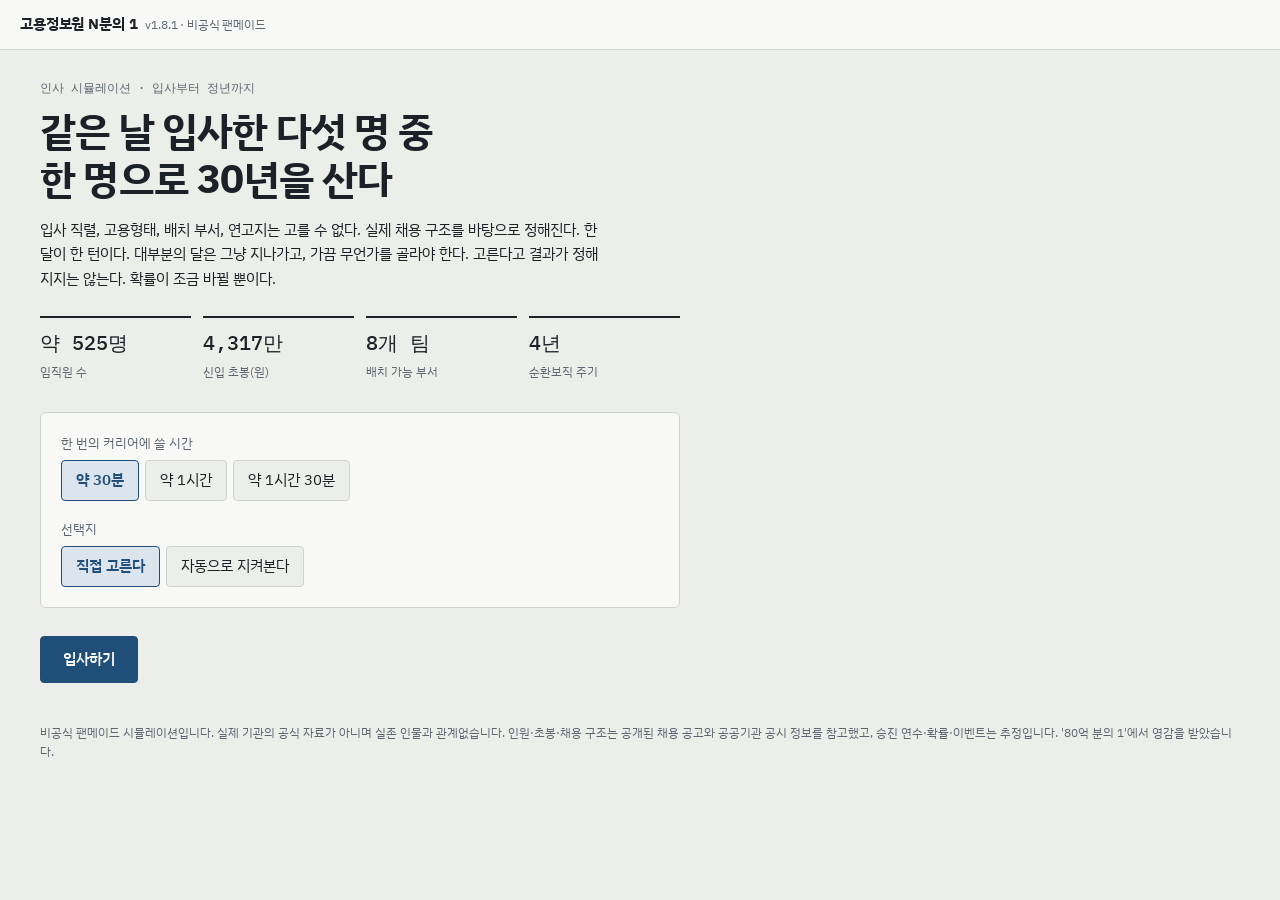
==== index.html @ 06e9e577 "style: 사내 관계 창을 카드형으로 변경 - 인물별 카드, 그룹(경영진·내 팀장·다른 팀장) 구분 - 관계에 따라 카드 왼쪽 색 띠 표시, PC 2열 배치  Co-Authore" ====
<!DOCTYPE html>
<html lang="ko">
<head>
<meta charset="utf-8">
<meta name="viewport" content="width=device-width, initial-scale=1">
<title>고용정보원 N분의 1</title>
<link rel="preconnect" href="https://fonts.googleapis.com">
<link rel="preconnect" href="https://fonts.gstatic.com" crossorigin>
<link href="https://fonts.googleapis.com/css2?family=IBM+Plex+Mono:wght@400;500&family=IBM+Plex+Sans+KR:wght@400;500;600;700&display=swap" rel="stylesheet">
<style>
/* 공문서·인사기록카드 톤: 회녹색 종이, 남색 잉크, 붉은 직인. 좌측 카드 / 중앙 로그 / 우측 동기 */
:root{
  --paper:#ECEEEA;
  --surface:#F8F9F6;
  --ink:#1C2127;
  --muted:#5D6670;
  --line:#CDD2CC;
  --accent:#1F4E79;
  --accent-soft:#DCE5EE;
  --stamp:#B23A2E;
  --font-body:"IBM Plex Sans KR","Apple SD Gothic Neo","Malgun Gothic",system-ui,sans-serif;
  --font-mono:"IBM Plex Mono",ui-monospace,"SFMono-Regular",Menlo,monospace;
  color-scheme:light;
}
@media (prefers-color-scheme: dark){
  :root:not([data-theme="light"]){
    --paper:#14181C;--surface:#1C2126;--ink:#E3E6E2;--muted:#9AA3AB;--line:#2F363D;
    --accent:#86AFD9;--accent-soft:#22303D;--stamp:#E0796C;color-scheme:dark;
  }
}
:root[data-theme="dark"]{
  --paper:#14181C;--surface:#1C2126;--ink:#E3E6E2;--muted:#9AA3AB;--line:#2F363D;
  --accent:#86AFD9;--accent-soft:#22303D;--stamp:#E0796C;color-scheme:dark;
}
*{box-sizing:border-box}
html,body{margin:0}
body{background:var(--paper);color:var(--ink);font-family:var(--font-body);font-size:15px;line-height:1.65}
button{font:inherit;color:inherit}
:focus-visible{outline:2px solid var(--accent);outline-offset:2px}
.mono{font-family:var(--font-mono);font-variant-numeric:tabular-nums}
.bar{display:flex;align-items:center;gap:16px;flex-wrap:wrap;padding:12px 20px;border-bottom:1px solid var(--line);background:var(--surface);position:sticky;top:0;z-index:5}
.brand{font-weight:700;letter-spacing:-0.01em}
.brand small{font-weight:400;color:var(--muted);margin-left:8px;font-size:12px}
.bar .date{font-family:var(--font-mono);color:var(--muted);font-size:13px}
.bar .spacer{flex:1}
.ctrl{display:flex;gap:4px;align-items:center;flex-wrap:wrap}
.ctrl button,.btn{border:1px solid var(--line);background:var(--surface);padding:5px 11px;border-radius:4px;cursor:pointer;font-size:13px}
.ctrl button[aria-pressed="true"]{background:var(--accent);border-color:var(--accent);color:var(--surface)}
.ctrl label{font-size:13px;display:flex;gap:6px;align-items:center;margin-left:8px;cursor:pointer}
.btn.primary{background:var(--accent);color:var(--surface);border-color:var(--accent);padding:10px 22px;font-size:15px;font-weight:600}
.btn.danger{color:var(--stamp);border-color:var(--stamp)}
.screen{max-width:1240px;margin:0 auto;padding:28px 20px}
[hidden]{display:none!important}

/* 시작 */
.start{max-width:640px}
.start h1{font-size:40px;line-height:1.2;margin:8px 0 16px;letter-spacing:-0.02em;text-wrap:balance}
.start .eyebrow{font-family:var(--font-mono);font-size:12px;color:var(--muted)}
.start p{color:var(--ink);max-width:62ch}
.opts{display:grid;gap:18px;margin:28px 0;padding:20px;border:1px solid var(--line);background:var(--surface);border-radius:6px}
.opt-label{font-size:13px;color:var(--muted);margin-bottom:6px}
.seg{display:flex;gap:6px;flex-wrap:wrap}
.seg button{border:1px solid var(--line);background:var(--paper);padding:7px 14px;border-radius:4px;cursor:pointer}
.seg button[aria-pressed="true"]{border-color:var(--accent);background:var(--accent-soft);color:var(--accent);font-weight:600}
.facts{display:grid;grid-template-columns:repeat(auto-fit,minmax(140px,1fr));gap:12px;margin:24px 0}
.fact{border-top:2px solid var(--ink);padding-top:8px}
.fact b{display:block;font-family:var(--font-mono);font-size:20px;font-weight:500}
.fact span{font-size:12px;color:var(--muted)}

/* 입사 통지서 */
.notice{max-width:560px;background:var(--surface);border:1px solid var(--line);padding:32px;border-radius:6px;position:relative}
.notice h2{margin:0 0 4px;font-size:24px;letter-spacing:0.2em;text-align:center}
.notice .no{text-align:center;font-family:var(--font-mono);font-size:12px;color:var(--muted);margin-bottom:24px}
.rows{display:grid;gap:0}
.row{display:grid;grid-template-columns:96px 1fr auto;gap:12px;padding:10px 0;border-bottom:1px solid var(--line);align-items:baseline}
.row .k{color:var(--muted);font-size:13px}
.row .p{font-family:var(--font-mono);font-size:12px;color:var(--accent)}
.row{animation:rise .35s ease both}
@keyframes rise{from{opacity:.0;transform:translateY(4px)}to{opacity:1;transform:none}}
.notice .foot{margin-top:20px;font-size:14px;color:var(--muted)}
.seal{position:absolute;right:28px;bottom:84px;width:74px;height:74px;border:2.5px solid var(--stamp);border-radius:50%;color:var(--stamp);display:grid;place-items:center;font-size:12px;font-weight:700;text-align:center;line-height:1.25;transform:rotate(-12deg);opacity:.85}

/* 게임 */
.game{display:grid;grid-template-columns:280px minmax(0,1fr) 290px;gap:20px;align-items:start}
.rightcol{display:grid;gap:16px}
.actions-panel h3{margin:0 0 4px;font-size:13px;color:var(--muted);font-weight:500;letter-spacing:0.05em}
.panel{background:var(--surface);border:1px solid var(--line);border-radius:6px;padding:16px}
.card h3,.cohort h3{margin:0 0 10px;font-size:13px;color:var(--muted);font-weight:500;letter-spacing:0.05em}
.pname{font-size:22px;font-weight:700;margin-bottom:2px}
.kv{display:grid;grid-template-columns:64px 1fr;gap:4px 10px;font-size:13px;margin:12px 0}
.kv dt{color:var(--muted)}
.kv dd{margin:0}
.stats{display:grid;gap:9px;margin:14px 0}
.stat{display:grid;grid-template-columns:40px 1fr 30px;gap:8px;align-items:center;font-size:13px}
.track{height:6px;background:var(--paper);border-radius:3px;overflow:hidden;border:1px solid var(--line)}
.fill{height:100%;background:var(--accent);transition:width .3s}
.fill.low{background:var(--stamp)}
.stat .v{font-family:var(--font-mono);font-size:12px;text-align:right}
.money{display:flex;justify-content:space-between;font-size:13px;padding:8px 0;border-top:1px solid var(--line);border-bottom:1px solid var(--line)}
.money b{font-family:var(--font-mono);font-weight:500}
.assets{border-top:1px solid var(--line);border-bottom:1px solid var(--line);padding:6px 0;font-size:13px}
.assets .r{display:flex;justify-content:space-between;padding:2px 0}
.assets .r b{font-family:var(--font-mono);font-weight:500}
.assets .r.sub{color:var(--muted)}
.assets .r.tot{border-top:1px dashed var(--line);margin-top:4px;padding-top:6px}
.focus{margin-top:14px}
.focus .seg button{padding:5px 10px;font-size:13px}
.focus .hint{font-size:12px;color:var(--muted);margin-top:6px;min-height:2.6em}
.resign{margin-top:16px;width:100%}

.logwrap{background:var(--surface);border:1px solid var(--line);border-radius:6px;height:calc(100vh - 120px);min-height:420px;overflow-y:auto;padding:4px 20px 40px}
.year{position:sticky;top:0;background:var(--surface);display:flex;gap:12px;align-items:baseline;padding:14px 0 8px;border-bottom:1px solid var(--ink);margin-top:10px;z-index:1}
.year b{font-family:var(--font-mono);font-size:18px;font-weight:500}
.year span{font-size:13px;color:var(--muted)}
.entry{display:grid;grid-template-columns:38px 1fr;gap:10px;padding:9px 0;border-bottom:1px dashed var(--line)}
.entry .when{font-family:var(--font-mono);font-size:12px;color:var(--muted);padding-top:2px}
.entry p{margin:0;max-width:66ch}
.entry .pick{color:var(--accent);font-size:14px;margin-top:4px}
.entry .res{margin-top:2px}
.entry.peer p{color:var(--muted);font-size:14px}
.entry.peer .tag{font-size:11px;border:1px solid var(--line);border-radius:3px;padding:0 5px;margin-right:6px;color:var(--muted)}
.entry.sys p{color:var(--muted);font-size:14px}
.entry.key p{font-weight:600}
.entry.act .when{color:var(--accent)}
.entry.love .tag,.entry.team .tag{font-size:11px;border:1px solid var(--line);border-radius:3px;padding:0 5px;margin-right:6px;color:var(--muted)}
.entry.love .tag{color:var(--stamp);border-color:var(--stamp)}
.actions{margin-top:14px}
.act-meta{font-size:12px;color:var(--muted);margin:-4px 0 8px}
.act-list{display:grid;grid-template-columns:1fr 1fr;gap:6px}
.act-list button{display:flex;flex-direction:column;align-items:flex-start;gap:1px;text-align:left;line-height:1.35;border:1px solid var(--line);background:var(--paper);padding:7px 10px;border-radius:4px;cursor:pointer;font-size:13px}
.act-list button:hover:not(:disabled){border-color:var(--accent)}
.act-list button:disabled{opacity:.45;cursor:not-allowed}
.act-list .c{font-family:var(--font-mono);font-size:11px;color:var(--muted)}
select{font:inherit;font-size:13px;color:var(--ink);background:var(--paper);border:1px solid var(--line);border-radius:4px;padding:5px 8px;width:100%}
.goal-pick{margin-top:18px}
.cohort button.peer-card{display:block;width:100%;text-align:left;background:none;border:0;border-bottom:1px solid var(--line);cursor:pointer;padding:10px 4px;border-radius:0}
.cohort button.peer-card:hover:not(:disabled){background:var(--paper)}
.cohort button.peer-card:disabled{cursor:default}
.fr{display:flex;align-items:center;gap:6px;font-size:11px;color:var(--muted);margin-top:4px}
.fr .track{flex:1;height:4px}
.amt{font-family:var(--font-mono);font-size:12px;font-weight:500;color:var(--accent);margin-left:8px;white-space:nowrap}
.amt.neg{color:var(--stamp)}

.cohort .peer-card{padding:10px 0;border-bottom:1px solid var(--line);font-size:13px}
.cohort .peer-card:last-child{border-bottom:0}
.peer-card b{font-size:14px}
.peer-card .meta{color:var(--muted)}
.peer-card .st{font-size:12px;font-family:var(--font-mono)}
.peer-card.out{opacity:.6}

/* 모달 */
.stat-head{display:flex;align-items:center;gap:6px;margin-top:6px}
.stat-head h3{margin:0}
.qbtn{width:20px;height:20px;border-radius:50%;border:1px solid var(--line);background:var(--paper);font-size:12px;line-height:1;cursor:pointer;padding:0;color:var(--muted)}
.qbtn:hover{border-color:var(--accent);color:var(--accent)}
#help,#asset,#people{z-index:30}
.dialog.wide{max-width:600px}
.pnote{font-size:12px;color:var(--muted);margin:-4px 0 8px}
.pgroup{font-size:12px;color:var(--muted);font-weight:600;letter-spacing:0.04em;margin:14px 0 6px}
.pgrid{display:grid;grid-template-columns:1fr 1fr;gap:8px}
.pgrid.one{grid-template-columns:1fr}
.prow{background:var(--paper);border:1px solid var(--line);border-left:4px solid var(--muted);border-radius:6px;padding:10px 12px}
.prow.good{border-left-color:var(--accent)}
.prow.bad{border-left-color:var(--stamp)}
.prow.me{border-left-color:var(--ink)}
.prow.boss{border-color:var(--accent);border-left-width:4px}
.ptop{display:flex;align-items:flex-start;gap:8px}
.prole{font-size:12px;color:var(--muted)}
.pnm{font-size:15px;font-weight:700;margin:1px 0 0}
.ptag{font-size:11px;border:1px solid var(--accent);color:var(--accent);border-radius:3px;padding:0 5px}
.pmeet{margin-left:auto;padding:3px 10px!important;font-size:12px!important;white-space:nowrap}
.pbar{position:relative;height:6px;background:var(--paper);border:1px solid var(--line);border-radius:3px;margin:6px 0 4px}
.pbar::after{content:"";position:absolute;left:50%;top:-2px;bottom:-2px;width:1px;background:var(--muted)}
.pfill{position:absolute;top:0;bottom:0;background:var(--accent)}
.pfill.neg{background:var(--stamp)}
.pimp{font-size:13px}
.pimp .n{font-family:var(--font-mono);margin-right:6px}
.pwhy{font-size:12px;color:var(--muted)}
.prow details{font-size:12px;color:var(--muted);margin-top:2px}
.prow summary{cursor:pointer}
.asec{border-top:1px solid var(--line);padding:12px 0}
.asec h5{margin:0 0 6px;font-size:14px}
.asec .note{font-size:12px;color:var(--muted);margin-bottom:8px}
.asec .seg button{padding:5px 10px;font-size:13px}
.arow{display:flex;justify-content:space-between;font-size:13px;padding:2px 0}
.arow b{font-family:var(--font-mono);font-weight:500}
.abtns{display:flex;gap:6px;flex-wrap:wrap;margin-top:6px}
.abtns button:disabled{opacity:.45;cursor:not-allowed}
.help-list{display:grid;grid-template-columns:56px 1fr;gap:10px 12px;margin:0 0 18px;font-size:13px;line-height:1.6}
.help-list dt{font-weight:600}
.help-list dd{margin:0}
.help-list b{font-weight:500;color:var(--accent);margin-right:4px}
.dialog.help{max-height:90vh;overflow-y:auto}
.modal{position:fixed;inset:0;background:rgba(10,14,18,.45);display:grid;place-items:center;padding:16px;z-index:20}
.dialog{background:var(--surface);border:1px solid var(--line);border-radius:6px;max-width:520px;width:100%;padding:24px;box-shadow:0 10px 40px rgba(0,0,0,.2)}
.dialog .d-when{font-family:var(--font-mono);font-size:12px;color:var(--muted)}
.dialog h4{margin:4px 0 10px;font-size:18px}
.dialog p{margin:0 0 18px}
.choices{display:grid;gap:8px}
.choices button{text-align:left;border:1px solid var(--line);background:var(--paper);padding:11px 14px;border-radius:4px;cursor:pointer}
.choices button:hover{border-color:var(--accent)}
.choices button.auto{border-color:var(--accent);background:var(--accent-soft)}
.choices small{display:block;color:var(--muted);font-size:12px;margin-top:2px}
.choices small .up{color:var(--accent)}
.choices small .dn{color:var(--stamp)}

/* 엔딩 */
.ending{max-width:760px;margin:0 auto 24px;background:var(--surface);border:1px solid var(--line);border-radius:6px;padding:28px;position:relative}
.ending h2{margin:0 0 4px;font-size:24px}
.ending .lead{margin:8px 0 18px;max-width:60ch}
.ending .seal{top:24px;right:24px;bottom:auto}
.ending .rows .row{grid-template-columns:96px 1fr}
.ending h3{font-size:14px;margin:22px 0 6px;color:var(--muted);font-weight:500}
.ending .acts{display:flex;gap:8px;margin-top:22px;flex-wrap:wrap}
.copied{font-size:13px;color:var(--muted);align-self:center}
textarea.fallback{width:100%;height:140px;margin-top:10px;font-family:var(--font-mono);font-size:12px;background:var(--paper);color:var(--ink);border:1px solid var(--line)}

footer{max-width:1240px;margin:0 auto;padding:12px 20px 28px;font-size:12px;color:var(--muted)}

@media (max-width:980px){
  .pgrid{grid-template-columns:1fr}
  .game{grid-template-columns:1fr}
  .logwrap{height:62vh}
  .start h1{font-size:30px}
}
@media (prefers-reduced-motion: reduce){
  .row{animation:none}.fill{transition:none}
}
</style>
</head>
<body>
<header class="bar">
  <div class="brand">고용정보원 N분의 1<small>v1.8.1 · 비공식 팬메이드</small></div>
  <div class="date" id="barDate"></div>
  <div class="spacer"></div>
  <div class="ctrl" id="gameCtrl" hidden>
    <button type="button" data-speed="0" aria-pressed="false">일시정지</button>
    <button type="button" data-speed="1" aria-pressed="true">1×</button>
    <button type="button" data-speed="4" aria-pressed="false">4×</button>
    <button type="button" data-speed="16" aria-pressed="false">16×</button>
    <label for="autoPick"><input type="checkbox" id="autoPick"> 자동 선택</label>
  </div>
</header>

<main id="start" class="screen">
  <div class="start">
    <div class="eyebrow">인사 시뮬레이션 · 입사부터 정년까지</div>
    <h1>같은 날 입사한 다섯 명 중 한 명으로 30년을 산다</h1>
    <p>입사 직렬, 고용형태, 배치 부서, 연고지는 고를 수 없다. 실제 채용 구조를 바탕으로 정해진다. 한 달이 한 턴이다. 대부분의 달은 그냥 지나가고, 가끔 무언가를 골라야 한다. 고른다고 결과가 정해지지는 않는다. 확률이 조금 바뀔 뿐이다.</p>
    <div class="facts">
      <div class="fact"><b>약 525명</b><span>임직원 수</span></div>
      <div class="fact"><b>4,317만</b><span>신입 초봉(원)</span></div>
      <div class="fact"><b>8개 팀</b><span>배치 가능 부서</span></div>
      <div class="fact"><b>4년</b><span>순환보직 주기</span></div>
    </div>
    <div class="opts">
      <div>
        <div class="opt-label">한 번의 커리어에 쓸 시간</div>
        <div class="seg" id="durSeg">
          <button type="button" data-dur="30" aria-pressed="true">약 30분</button>
          <button type="button" data-dur="60" aria-pressed="false">약 1시간</button>
          <button type="button" data-dur="90" aria-pressed="false">약 1시간 30분</button>
        </div>
      </div>
      <div>
        <div class="opt-label">선택지</div>
        <div class="seg" id="autoSeg">
          <button type="button" data-auto="0" aria-pressed="true">직접 고른다</button>
          <button type="button" data-auto="1" aria-pressed="false">자동으로 지켜본다</button>
        </div>
      </div>
    </div>
    <button type="button" class="btn primary" id="btnJoin">입사하기</button>
  </div>
</main>

<main id="notice" class="screen" hidden>
  <div class="notice">
    <h2>입사 통지서</h2>
    <div class="no mono" id="noticeNo"></div>
    <div class="rows" id="noticeRows"></div>
    <div class="goal-pick"><div class="opt-label">커리어 목표 (1년에 한 번 바꿀 수 있다)</div><div class="seg" id="goalSeg"></div></div>
    <p class="foot" id="noticeFoot"></p>
    <div class="seal">인사<br>담당</div>
    <button type="button" class="btn primary" id="btnFirstDay">첫 출근하기</button>
  </div>
</main>

<div id="endingWrap" class="screen" hidden style="padding-bottom:0"></div>

<main id="game" class="screen game" hidden>
  <aside class="panel card">
    <h3>인사기록카드</h3>
    <div class="pname" id="pName"></div>
    <dl class="kv" id="pKv"></dl>
    <div class="stat-head"><h3>스탯</h3><button type="button" class="qbtn" id="btnHelp" aria-label="스탯 설명 보기">?</button></div>
    <div class="stats" id="pStats"></div>
    <button type="button" class="btn" id="btnPeople" style="width:100%;margin:2px 0 12px">사내 관계</button>
    <div class="assets" id="pAssets"></div>
    <div class="money" style="border-top:0"><span>연봉</span><b id="pSalary"></b></div>
    <div class="focus">
      <h3 style="margin-top:12px">요즘 집중하는 것</h3>
      <div class="seg" id="focusSeg"></div>
      <div class="hint" id="focusHint"></div>
    </div>
    <div class="focus">
      <h3 style="margin-top:12px">커리어 목표</h3>
      <select id="goalSel" aria-label="커리어 목표"></select>
      <div class="hint" id="goalHint"></div>
    </div>
    <button type="button" class="btn danger resign" id="btnResign">사직서 내기</button>
  </aside>
  <section class="logwrap" id="logWrap" aria-live="polite"><div id="log"></div></section>
  <div class="rightcol">
    <aside class="panel actions-panel">
      <h3>행동</h3>
      <div class="act-meta" id="actMeta"></div>
      <div class="act-list" id="actList"></div>
      <button type="button" class="btn" id="btnAsset" style="width:100%;margin-top:8px">자산 관리</button>
    </aside>
    <aside class="panel cohort">
      <h3>같은 날 입사한 동기 · 눌러서 만나기</h3>
      <div id="cohortList"></div>
    </aside>
  </div>
</main>

<div id="help" class="modal" hidden>
  <div class="dialog help" role="dialog" aria-modal="true" aria-labelledby="hTitle">
    <h4 id="hTitle">스탯 설명</h4>
    <dl class="help-list">
      <dt>역량</dt><dd><b>영향</b> 승진, 업무 이벤트 성공률, 공채·이직 합격. 72 이상이면 민간 이직 제안이 온다.<br><b>오르내림</b> 업무·자기계발 집중, 학원, 동기 스터디로 오른다. 높을수록 덜 오른다.</dd>
      <dt>평판</dt><dd><b>영향</b> 승진, 순환보직 희망 반영, 본부와의 협상, 원장 공모. 팀장·실장인데 35 미만이면 보직 해임 위험이 있다.<br><b>오르내림</b> 업무·관계 집중과 성과로 오른다. 가만히 두면 50 쪽으로 돌아간다.</dd>
      <dt>사교</dt><dd><b>영향</b> 멘탈 회복 속도, 사내 정치 결과, 연애 확률, 체육대회.<br><b>오르내림</b> 관계 집중, 한턱, 동호회, 동기 만남으로 오른다. 장거리·수도권에서 이사하지 않고 다니면 조금씩 준다.</dd>
      <dt>체력</dt><dd><b>영향</b> 10 미만이면 쓰러져 병가를 낸다. 낮으면 야근을 피하고, 연인이 서운해하는 일이 잦아진다.<br><b>오르내림</b> 건강 집중, 여행, 검진으로 회복한다. 업무량, 나이, 출퇴근 거리로 준다.</dd>
      <dt>멘탈</dt><dd><b>영향</b> 15 미만이면 번아웃이 온다. 낮으면 일을 피하는 쪽을 고른다. 워라밸 목표에 쓰인다.<br><b>오르내림</b> 사교, 반려동물, 여행, 동기 상담으로 회복한다. 본부 압박, 민원, 야근으로 준다.</dd>
      <dt>친밀도</dt><dd>동기마다 따로 있다. 밥·술·스터디로 오르고, 시간이 지나면 조금씩 준다. 60 이상이면 결혼식 사회, 이직 추천, 승진 경쟁 이벤트가 생긴다.</dd>
    </dl>
    <button type="button" class="btn primary" id="btnHelpClose">닫기</button>
  </div>
</div>
<div id="asset" class="modal" hidden>
  <div class="dialog help" role="dialog" aria-modal="true" aria-labelledby="aTitle">
    <h4 id="aTitle">자산 관리</h4>
    <div id="aBody"></div>
    <button type="button" class="btn primary" id="btnAssetClose">닫기</button>
  </div>
</div>
<div id="people" class="modal" hidden>
  <div class="dialog help wide" role="dialog" aria-modal="true" aria-labelledby="pTitle">
    <h4 id="pTitle">사내 관계</h4>
    <p class="pnote">회사 주요 인물들이 나를 어떻게 보는지. 만나기를 누르면 점심, 조언, 선물, 아부를 할 수 있다.</p>
    <div id="pBody"></div>
    <button type="button" class="btn primary" id="btnPeopleClose">닫기</button>
  </div>
</div>
<div id="modal" class="modal" hidden>
  <div class="dialog" role="dialog" aria-modal="true" aria-labelledby="mTitle">
    <div class="d-when" id="mWhen"></div>
    <h4 id="mTitle"></h4>
    <p id="mText"></p>
    <div class="choices" id="mChoices"></div>
  </div>
</div>

<footer>비공식 팬메이드 시뮬레이션입니다. 실제 기관의 공식 자료가 아니며 실존 인물과 관계없습니다. 인원·초봉·채용 구조는 공개된 채용 공고와 공공기관 공시 정보를 참고했고, 승진 연수·확률·이벤트는 추정입니다. '80억 분의 1'에서 영감을 받았습니다.</footer>

<script>
"use strict";
const $=s=>document.querySelector(s);
const R=Math.random;
const clamp=(v,a,b)=>Math.max(a,Math.min(b,v));
const pick=a=>a[Math.floor(R()*a.length)];
const chance=p=>R()<p;
const randint=(a,b)=>a+Math.floor(R()*(b-a+1));
function randn(){let u=0,v=0;while(!u)u=R();while(!v)v=R();return Math.sqrt(-2*Math.log(u))*Math.cos(2*Math.PI*v);}
function wpick(items){const t=items.reduce((s,i)=>s+i.w,0);let r=R()*t;for(const i of items){r-=i.w;if(r<=0)return i;}return items[items.length-1];}
const J=(w,a,b)=>{const c=w.charCodeAt(w.length-1)-0xAC00;return c>=0&&c<11172&&c%28?a:b;};
const pct=(item,arr)=>Math.round(item.w/arr.reduce((s,i)=>s+i.w,0)*1000)/10;
function fmtMoney(v){const s=v<0?'-':'';v=Math.abs(v);if(v>=10000){const e=Math.floor(v/10000),r=Math.round(v%10000);return s+e+'억'+(r?' '+r.toLocaleString()+'만':'');}return s+Math.round(v).toLocaleString()+'만';}

/* ---------- 데이터 ---------- */
const DEPTS={
  daemin:{name:'고용24 대민포털팀',hp:-0.6,mn:-1.0,sk:0.2,rp:0.25},
  haeng:{name:'고용24 행정포털팀',hp:-0.9,mn:-0.6,sk:0.35,rp:0.2},
  chwi1:{name:'취업지원서비스1팀',hp:-0.8,mn:-1.3,sk:0.3,rp:0.4},
  chwi2:{name:'취업지원서비스2팀',hp:-0.8,mn:-1.3,sk:0.3,rp:0.4},
  sec:{name:'정보보호팀',hp:-1.1,mn:-0.6,sk:0.4,rp:0.15},
  ai:{name:'AI서비스팀',hp:-0.7,mn:-0.9,sk:0.5,rp:0.3},
  research:{name:'연구팀',hp:-0.8,mn:-0.6,sk:0.4,rp:0.2},
  mgmt:{name:'경영지원팀',hp:-0.6,mn:-1.0,sk:0.25,rp:0.35},
};
const IT_DEPTS=[{k:'daemin',w:18},{k:'haeng',w:18},{k:'chwi1',w:16},{k:'chwi2',w:16},{k:'sec',w:12},{k:'ai',w:20}];
const TRACKS=[{k:'it',name:'정보화',w:75},{k:'admin',name:'경영사무',w:15},{k:'research',name:'연구',w:10}];
const TYPES={
  it:[{k:'reg5',name:'일반직 5급(대리)',w:60},{k:'reg6',name:'일반직 6급(주임) · 고졸',w:10},{k:'perm',name:'무기계약직(전문원)',w:10},{k:'temp',name:'기간제 계약직',w:20}],
  admin:[{k:'reg5',name:'일반직 5급(대리)',w:75},{k:'reg6',name:'일반직 6급(주임) · 고졸',w:10},{k:'temp',name:'기간제 계약직',w:15}],
  research:[{k:'reg5',name:'5급 연구원',w:80},{k:'temp',name:'기간제 연구원',w:20}],
};
const HOMES=[{k:'near',name:'근거리',cities:['음성','진천'],w:20},{k:'mid',name:'중거리',cities:['청주','대전'],w:20},{k:'metro',name:'수도권',cities:['서울','인천','경기'],w:40},{k:'far',name:'장거리',cities:['울산','부산','대구','광주'],w:20}];
const RANKS=['주임','대리','과장','차장','팀장','실장','원장'];
const RRANKS=['연구원보','연구원','부연구위원','연구위원','팀장','실장','원장'];
const MIN_Y=[4,5,5,4,4];
const P_BASE=[0.55,0.5,0.45,0.35,0.25];
const SAL=[3700,4317,5300,6400,7400,8600,12500];
const SUR=['김','이','박','최','정','강','조','윤','장','임','한','오','서','신','권','황','안','송','류','홍'];
const GIVEN=['민준','서연','지훈','하은','도윤','지우','예준','수아','시우','지민','현우','유진','준서','다은','건우','채원','우진','소윤','선우','지아','연우','윤서','태윤','하린','주원','은서','성민','혜진','동현','보람'];
const FOCUS={
  work:{name:'업무',sc:0,hp:-0.5,mn:-0.4,sk:0.45,rp:0.4,cost:0,hint:'역량과 평판이 오른다. 체력과 멘탈이 깎인다.'},
  self:{name:'자기계발',sc:-0.05,hp:-0.3,mn:-0.1,sk:0.5,rp:0,cost:15,hint:'역량이 오른다. 이직·공채 기회가 늘어난다. 돈이 조금 든다.'},
  rel:{name:'관계',sc:0.55,hp:-0.1,mn:0.4,sk:0,rp:0.35,cost:20,hint:'사교·평판·멘탈이 오른다. 모임 비용이 든다.'},
  health:{name:'건강',sc:0.05,hp:1.2,mn:0.6,sk:-0.05,rp:-0.05,cost:10,hint:'체력과 멘탈이 회복된다. 일은 조금 덜 한다.'},
};
const STAT_NAMES={sk:'역량',rp:'평판',sc:'사교',hp:'체력',mn:'멘탈'};

/* ---------- 시간 ---------- */
const NOW=new Date();
const Y0=NOW.getFullYear(), M0=NOW.getMonth()+1;
const ym=mi=>({y:Y0+Math.floor((M0-1+mi)/12),m:((M0-1+mi)%12)+1});
const ageOf=(p,mi)=>Math.floor((mi-p.birthMi)/12);
function deathQ(a){return a<30?0.0004:a<40?0.0008:a<50?0.0018:0.0045;}
function tenureStr(months){const y=Math.floor(months/12),m=months%12;return (y?y+'년 ':'')+m+'개월';}

/* ---------- 인물 ---------- */
function makePerson(){
  const tr=wpick(TRACKS), tys=TYPES[tr.k], ty=wpick(tys);
  let dept,deptP=100;
  if(tr.k==='it'){const d=wpick(IT_DEPTS);dept=d.k;deptP=pct(d,IT_DEPTS);}else dept=tr.k==='admin'?'mgmt':'research';
  const home=wpick(HOMES);
  const age=ty.k==='reg6'?randint(19,22):tr.k==='research'?randint(29,35):ty.k==='temp'?randint(23,32):randint(25,31);
  const type=ty.k.startsWith('reg')?'reg':ty.k;
  const p={
    name:pick(SUR)+pick(GIVEN),gender:pick(['남','여']),track:tr.k,trackName:tr.name,trackP:pct(tr,TRACKS),
    typeName:ty.name,typeP:pct(ty,tys),type,rank:ty.k==='reg6'?0:1,
    dept,deptP,home:home.k,homeName:pick(home.cities),homeZone:home.name,homeP:Math.round(pct(home,HOMES)/home.cities.length*10)/10,
    birthMi:-(age*12+randint(0,11)),
    sk:randint(30,48)+(tr.k==='research'?8:0),rp:randint(38,52),sc:randint(38,62),hp:randint(66,84),mn:randint(62,80),
    money:randint(300,2500),married:false,dating:false,kids:0,house:false,moved:home.k==='near',
    rankSince:0,deptSince:0,joinMi:0,promoFails:0,ended:null,fr:randint(10,30),deptHist:[DEPTS[dept].name],
  };
  if(type==='temp'){const c=pick([6,10,12]);p.contractEnd=c;p.contractTotal=c;}
  return p;
}
function rankTitle(p){
  if(p.type==='temp')return p.track==='research'?'기간제 연구원':'계약직';
  if(p.type==='perm')return '전문원';
  return (p.track==='research'?RRANKS:RANKS)[p.rank];
}
function deptLabel(p){
  if(p.rank>=6&&p.type==='reg')return '원장실';
  if(p.rank===5&&p.type==='reg')return ({it:'정보화',admin:'경영',research:'연구'})[p.track]+' 부문 실';
  return DEPTS[p.dept].name;
}
function salary(p,mi){
  const yrs=Math.max(0,(mi-p.joinMi)/12);
  if(p.type==='temp')return p.track==='research'?3600:3200;
  if(p.type==='perm')return Math.round(3800*Math.pow(1.015,yrs));
  return Math.round(SAL[p.rank]*Math.pow(1.02,yrs));
}

/* ---------- 상태 ---------- */
let S=null, cohort=[], settings={dur:30,auto:false};
let timer=null, speed=1, busy=false, baseMs=5000, resignReq=false;
const age=()=>ageOf(S,S.mi);
let pendingMoney=0;
function E(o){for(const k in o){if(k==='money'){S.money+=o[k];pendingMoney+=o[k];S.yr.ev+=o[k];}else S[k]=clamp(S[k]+o[k],0,100);}}
const fmtSigned=v=>(v>=0?'+':'−')+fmtMoney(Math.abs(v))+'원';

/* ---------- 로그 ---------- */
let lastYearHeader=null;
function yearHeader(){
  const {y}=ym(S.mi);
  if(lastYearHeader===y)return;
  lastYearHeader=y;
  const d=document.createElement('div');d.className='year';
  d.innerHTML=`<b>${y}</b><span>${age()}세 · ${rankTitle(S)} · ${deptLabel(S)}</span>`;
  $('#log').appendChild(d);
}
function addLog(text,opt={}){
  yearHeader();
  const {m}=ym(S.mi);
  const wrap=$('#logWrap'), stick=wrap.scrollHeight-wrap.scrollTop-wrap.clientHeight<80;
  const d=document.createElement('div');
  d.className='entry'+(opt.kind?' '+opt.kind:'');
  const body=document.createElement('div');
  const p=document.createElement('p');
  if(opt.tag){const t=document.createElement('span');t.className='tag';t.textContent=opt.tag;p.appendChild(t);}
  p.appendChild(document.createTextNode(text));body.appendChild(p);
  if(opt.pick){const q=document.createElement('p');q.className='pick';q.textContent='→ '+opt.pick;body.appendChild(q);}
  if(opt.res){const q=document.createElement('p');q.className='res';q.textContent=opt.res;body.appendChild(q);}
  if(pendingMoney&&Math.abs(pendingMoney)>=1){const last=body.lastChild,a=document.createElement('span');a.className='amt'+(pendingMoney<0?' neg':'');a.textContent=fmtSigned(Math.round(pendingMoney));last.appendChild(a);}
  pendingMoney=0;
  d.innerHTML=`<div class="when">${m}월</div>`;d.appendChild(body);
  $('#log').appendChild(d);
  if(stick)wrap.scrollTop=wrap.scrollHeight;
}

const CLUBS={
  '등산':{join:{hp:2,mn:2},hint:'체력↑ 멘탈↑'},
  '풋살':{join:{hp:2,sc:2},hint:'체력↑ 사교↑ · 가끔 부상'},
  '보드게임':{join:{sc:2,mn:2},hint:'사교↑ 멘탈↑ · 다른 부서 인맥'},
  '독서':{join:{mn:2,sk:1},hint:'멘탈↑ 역량 조금↑ · 연애 확률 조금↑'},
};
/* ---------- 선택지 힌트 ---------- */
const LEAVE_ENDING='게임 종료 (이직 엔딩)';
const HINTS={
  '채용 공고|지원한다':{d:'합격하면 정규직 전환 · 떨어지면 멘탈↓',p:()=>0.1+S.sk/350+Math.min(S.selfdev,12)*0.012},
  '체육대회|계주에 나간다':{d:'사교↑ 평판↑ 멘탈↑ 체력↓',p:()=>0.2+(S.hp+S.sc)/500},
  '체육대회|응원석에 앉는다':{d:'사교 조금↑'},
  '체육대회|연차를 쓴다':{d:'멘탈↑ 사교↓'},
  '송년회|2차까지 간다':{d:'사교↑ 평판 조금↑ 체력↓ −10만원'},
  '송년회|1차만 있다가 나온다':{d:'사교 조금↑'},
  '송년회|불참한다':{d:'멘탈 조금↑ 사교↓'},
  '두 라인|A팀장 쪽 점심에 간다':{d:'평판 조금↑ 사교 조금↑ · 다음 해 인사에 따라 평판↑ 또는 평판↓'},
  '두 라인|B팀장 쪽 점심에 간다':{d:'평판 조금↑ 사교 조금↑ · 다음 해 인사에 따라 평판↑ 또는 평판↓'},
  '두 라인|혼자 먹는다':{d:'멘탈 조금↑ 사교 조금↓'},
  '소개팅|나간다':{d:'잘되면 연애 시작 멘탈↑',p:()=>0.2+S.sc/350},
  '소개 제안|나간다':{d:'잘되면 연애 시작 멘탈↑',p:()=>0.4+(S.sc-50)/300},
  '거처|혁신도시로 완전히 이사한다':{d:'체력↑ 출퇴근 소모 사라짐 멘탈 조금↓ −300만원'},
  '거처|지금처럼 다닌다':{d:'체력 조금↓'},
  '이직 제안|옮긴다':{d:'게임 종료 (민간 이직 엔딩)'},
  '이직 제안|거절한다':{d:'멘탈 조금↑'},
  '필기 합격|면접을 본다':{d:'합격하면 게임 종료 (이직 엔딩) · 떨어지면 멘탈↓',p:()=>0.35+S.sk/300},
  '동기 추천|지원한다':{d:'합격하면 게임 종료 (이직 엔딩) · 떨어지면 멘탈↓',p:()=>0.45+S.sk/400},
  '원장 공모|지원한다':{d:'임명되면 원장(임기 3년) · 떨어지면 멘탈↓',p:()=>0.06+S.rp/600},
  '출산|육아휴직 1년':{d:'멘탈↑ 아이 친밀도↑ 평판 조금↓ · 1년간 월 150만원'},
  '출산|육아휴직 3개월':{d:'멘탈↑ · 3개월간 월 150만원'},
  '출산|휴직하지 않는다':{d:'멘탈↓ 평판 조금↑'},
  '번아웃|병가를 낸다(3개월)':{d:'멘탈 회복 평판 조금↓ · 3개월 쉼'},
  '번아웃|상담 프로그램을 신청한다':{d:'멘탈↑'},
  '번아웃|버틴다':{d:'멘탈 조금↑'},
  '번아웃|사직서를 낸다':{d:'게임 종료'},
  '사직서|제출한다':{d:'게임 종료'},
  '돈 부탁|빌려준다':{d:'−1,000만원 · 1~2년 뒤 돌려받을 수도 있음',p:()=>0.6,label:'돌려받을 가능성'},
  '돈 부탁|거절한다':{d:'사교 조금↓'},
  '동기의 부탁|빌려준다':{d:'−500만원 친밀도↑',p:()=>0.85,label:'돌려받을 가능성'},
  '동기의 부탁|거절한다':{d:'친밀도↓'},
  '부모님 집|전부 보낸다':{d:'−500만원 멘탈↑'},
  '부모님 집|절반만 보낸다':{d:'−250만원 멘탈 조금↑'},
  '부모님 집|형편이 안 된다고 한다':{d:'멘탈↓'},
  '형제의 사업|투자한다':{d:'−3,000만원 · 잘되면 6,000만원으로 돌려받음',p:()=>0.3},
  '형제의 사업|거절한다':{d:'멘탈 조금↓'},
  '학원|보낸다':{d:'매달 −30만원 아이 친밀도↑ · 대학 결과에 도움'},
  '학원|안 보낸다':{d:'멘탈 조금↓ 아이 친밀도↓'},
  '과외|과외를 시킨다':{d:'매달 −90만원 · 대학 결과에 크게 도움'},
  '과외|학원만 보낸다':{d:'매달 −30만원 · 대학 결과에 도움'},
  '과외|안 시킨다':{d:'멘탈↓ 아이 친밀도↓'},
  '자녀 결혼|1억을 보태준다':{d:'−1억원 멘탈↑'},
  '자녀 결혼|5,000만 원을 보태준다':{d:'−5,000만원 멘탈↑'},
  '자녀 결혼|마음만 전한다':{d:'멘탈 조금↓'},
  '차 교체|새 차로 바꾼다':{d:'−2,500만원 멘탈 조금↑'},
  '차 교체|고쳐서 더 탄다':{d:'−150만원 · 이후 수리비가 자주 나감'},
};
function hintFor(title,c){
  if(c.d||c.p)return {d:c.d,p:c.p,label:c.pl};
  const h=HINTS[title+'|'+c.t];if(h)return h;
  if(title==='동호회'&&c.t.endsWith('동호회에 든다'))return {d:CLUBS[c.t.split(' ')[0]].hint};
  if(title==='순환보직')return {d:c.t.includes('유지')?'':'',p:()=>0.35+S.rp/200,label:'희망 반영 가능성'};
  return null;
}
function renderHint(el,h){
  (h.d||'').split(' ').filter(Boolean).forEach((tk,i)=>{
    if(i)el.appendChild(document.createTextNode(' '));
    const sp=document.createElement('span');sp.textContent=tk;
    if(tk.includes('↑'))sp.className='up';else if(tk.includes('↓')||/^−.*원$/.test(tk))sp.className='dn';
    el.appendChild(sp);
  });
  if(h.p){const v=clamp(h.p(),0,1),t=v>=0.6?'높음':v>=0.35?'보통':'낮음';el.appendChild(document.createTextNode((h.d?' · ':'')+(h.label||'성공 가능성')+' '+t));}
}

/* ---------- 모달 ---------- */
function ask(title,text,choices){
  return new Promise(res=>{
    const {y,m}=ym(S.mi);
    $('#mWhen').textContent=`${y}년 ${m}월 · ${deptLabel(S)}`;
    $('#mTitle').textContent=title;$('#mText').textContent=text;
    const box=$('#mChoices');box.innerHTML='';
    let done=false;
    const finish=i=>{if(done)return;done=true;$('#modal').hidden=true;res(i);};
    choices.forEach((c,i)=>{
      const b=document.createElement('button');b.type='button';
      b.textContent=c.t;
      const h=hintFor(title,c);
      if(h&&(h.d||h.p)){const s=document.createElement('small');renderHint(s,h);b.appendChild(s);}
      b.addEventListener('click',()=>finish(i));box.appendChild(b);
    });
    $('#modal').hidden=false;
    if(settings.auto){
      const i=Math.floor(R()*choices.length);
      setTimeout(()=>box.children[i]&&box.children[i].classList.add('auto'),Math.min(700,1400/speed));
      setTimeout(()=>finish(i),Math.max(250,1800/Math.max(speed,1)));
    }else{box.firstChild.focus();}
  });
}

/* ---------- 커리어 목표 ---------- */
const GOALS={
  chief:{name:'원장까지',hint:'실장 이상이면 달성, 원장이면 완전 달성.',w:{pol_line:2,soc_mentor:1.5,soc_lunch:1.5}},
  wlb:{name:'워라밸',hint:'정년까지 다니고 평균 멘탈 55 이상이면 달성.',w:{club_act:2,dating_intro:1.5,soc_workshop:1.3,pet_day:1.5}},
  exit:{name:'이직',hint:'다른 공기업이나 민간으로 옮기면 달성.',w:{other_pe:2,job_offer:2}},
  expert:{name:'전문가',hint:'역량 85에 한 번이라도 도달하면 달성.',w:{}},
  fire:{name:'조기 은퇴',hint:'55세 전에 순자산 10억을 넘기고 사직서를 내면 달성.',w:{house:1.5}},
};
function goalResult(){
  const k=S.ended.kind,avg=S.mnN?S.mnSum/S.mnN:0;
  switch(S.goal){
    case 'chief':return S.maxRank>=6?'완전 달성 (원장)':S.maxRank>=5?'달성 (실장)':'미달성';
    case 'wlb':return (k==='정년퇴직'&&avg>=55?'달성':'미달성')+` (평균 멘탈 ${Math.round(avg)})`;
    case 'exit':return ['공기업 이직','민간 이직','동기 추천 이직'].includes(k)?'달성':'미달성';
    case 'expert':return ((S.maxSk||0)>=85?'달성':'미달성')+` (최고 역량 ${Math.round(S.maxSk||0)})`;
    case 'fire':return k==='자진 퇴사'&&age()<55&&netWorth()>=100000?'달성':'미달성';
  }
  return '';
}

/* ---------- 연애·가족 ---------- */
const pw=()=>S.married?(S.gender==='남'?'아내':'남편'):(S.gender==='남'?'여자친구':'남자친구');
const pwJ=(a,b)=>pw()+J(pw(),a,b);
function startDating(){S.dating=true;S.datingSince=S.mi;S.pfr=50;S.pPref=wpick([{w:25,v:'big'},{w:40,v:'mid'},{w:25,v:'small'},{w:10,v:'none'}]).v;}
const PF=d=>{if(S.dating||S.married)S.pfr=clamp((S.pfr??50)+d,0,100);};
const recentDate=()=>S.lastDate!==undefined&&S.mi-S.lastDate<=3;
const LOVE=[
  {w:()=>(S.focus==='work'||S.hp<40)?3:0.3,f:()=>{E({mn:-2});PF(-5);S.sulkMi=S.mi;return `야근이 잦아 ${pwJ('이','가')} 서운해했다.`;}},
  {w:()=>{const m=ym(S.mi).m;return (m===6||m===7)&&S.type!=='temp'?3:0;},f:()=>{E({mn:3,money:-10});PF(3);return `성과급으로 ${pw()}에게 맛있는 걸 사줬더니 좋아했다.`;}},
  {w:()=>S.dating&&!S.moved&&(S.home==='far'||S.home==='metro')?1.5:0,f:()=>{E({hp:-1});PF(-1);return '주말마다 KTX를 탄다. 장거리 연애가 이어지고 있다.';}},
  {w:()=>{const base=S.married&&S.marriedAt!==undefined?S.marriedAt:(S.datingSince||0);return S.mi-base>=12&&S.annY!==ym(S.mi).y?1:0;},good:1,f:()=>{const n=Math.floor((S.mi-(S.married&&S.marriedAt!==undefined?S.marriedAt:S.datingSince||0))/12);S.annY=ym(S.mi).y;E({mn:2,money:-5});PF(3);return `${S.married?'결혼':'만난 지'} ${n}주년이었다. 작은 꽃다발을 샀다.`;}},
  {w:()=>1,f:()=>{E({mn:-1});PF(-2);return pick(['사소한 일로 다퉜다. 이틀 뒤 먼저 연락했다.','약속 시간을 두고 다퉜다. 저녁을 사며 화해했다.']);}},
  {w:()=>S.dating&&!S.metParents?1:0,good:1,f:()=>{S.metParents=true;PF(3);return `${pw()}의 부모님께 처음 인사를 드렸다. 과일 바구니를 들고 갔다.`;}},
  {w:()=>1,good:1,f:()=>{E({mn:2});PF(2);return '다음 연휴에 같이 갈 여행지를 정했다.';}},
  {w:()=>S.married?1:0,good:1,f:()=>{E({mn:2});PF(3);return `${pw()}의 생일이었다. ${pick(['미역국을 끓였다.','케이크를 예약해 뒀다.'])}`;}},
  {w:()=>S.married&&S.kids>0?1.2:0,f:()=>{E({mn:-2});PF(-3);return '육아 분담 문제로 다퉜다. 주말 오전은 내가 맡기로 했다.';}},
  {w:()=>S.married?1:0,f:()=>'주말에 같이 장을 봤다. 카트가 금방 찼다.'},
  {w:()=>S.married&&(S.pfr??50)<30?3:0,f:()=>{E({mn:-3});PF(-2);return pick(['저녁 식탁에서 말이 없었다.','같은 문제로 또 다퉜다. 이번엔 먼저 연락하지 않았다.','주말 내내 각자 방에 있었다.']);}},
  {w:()=>S.mn<35?2:0,good:1,f:()=>{E({mn:4});PF(2);return `회사 일로 힘들어하자 ${pwJ('이','가')} 조용히 이야기를 들어줬다.`;}},
];
function loveLog(){
  const boost=recentDate()||S.focus==='rel'?1.6:1;
  S.loveCd=S.loveCd||{};
  const items=LOVE.map((l,i)=>({w:(S.loveCd[i]!==undefined&&S.mi-S.loveCd[i]<12)?0:l.w()*(l.good?boost:1),l,i})).filter(x=>x.w>0);
  if(!items.length)return;
  const it=wpick(items);S.loveCd[it.i]=S.mi;
  addLog(it.l.f(),{kind:'love',tag:S.married?'가족':'연애'});
}
const lead=()=>S.type==='reg'&&S.rank>=4;
const TEAM=[
  ()=>{if(lead()){E({rp:1,hp:-1});return '신입이 팀에 배치됐다. 첫 주 업무 계획을 직접 짰다.';}
       if(S.mi<24)return '팀에 신입이 들어왔다. 나도 아직 신입인데 질문을 받았다.';
       if(S.sc>=55){E({sc:1,rp:1});return '팀에 신입이 들어왔다. 옛날 내 모습 같아서 먼저 다가가 도와줬다.';}
       return '팀에 신입이 들어왔다. 인사만 하고 자리로 돌아왔다.';},
  ()=>{if(lead()){E({mn:-1});return '팀원이 육아휴직을 신청했다. 대체 인력을 요청했다.';}E({hp:-1});return '옆자리 선배가 육아휴직에 들어갔다. 업무 일부가 내게 넘어왔다.';},
  ()=>'1년 동안 휴직했던 팀원이 복직했다. 시스템이 많이 바뀌었다며 웃었다.',
  ()=>{E({mn:-1});return pick(['주간회의가 월요일 오전 9시로 옮겨졌다.','주간보고 양식이 또 바뀌었다.']);},
  ()=>{if(chance(0.5)){E({mn:1});return '자리 배치가 바뀌었다. 창가 자리가 됐다.';}E({mn:-1});return '자리 배치가 바뀌었다. 팀장 바로 앞자리가 됐다.';},
  ()=>{E({sc:1});return '다른 기관으로 옮기는 팀원의 송별회가 있었다. 롤링페이퍼에 한 줄을 적었다.';},
  ()=>'회의실 에어컨이 고장 났다. 일주일 동안 회의가 짧아졌다.',
  ()=>'팀 단톡방에 결혼 소식이 올라왔다. 축하 이모티콘이 이어졌다.',
  ()=>{E({hp:-1});return '팀 사무실이 3층에서 5층으로 옮겼다. 짐 상자 네 개를 날랐다.';},
  ()=>S.track==='it'?'협력사 직원 세 명이 팀에 상주하기 시작했다. 회의실 예약이 어려워졌다.':'팀에 새 복합기가 들어왔다. 첫날 종이가 두 번 걸렸다.',
  ()=>{E({sc:1});return lead()?'팀원이 승진했다. 점심은 내가 샀다.':'팀 선배가 승진했다. 점심은 선배가 샀다.';},
  ()=>'점심 메뉴를 두고 국밥파와 샐러드파가 갈렸다. 결국 둘 다 갔다.',
  ()=>{E({rp:-1,mn:-1});return '내가 올린 공문에 오타가 있었다. 정정 공문을 다시 냈다.';},
];

/* ---------- 사내 인물 ---------- */
const SEATS=['ceo','d:it','d:ms',...Object.keys(DEPTS).map(k=>'t:'+k)];
const seatRole=k=>k==='ceo'?'원장':k.startsWith('d:')?'실장':'팀장';
function seatLabel(k){if(k==='ceo')return '원장';if(k==='d:it')return '실장 · 정보화';if(k==='d:ms')return '실장 · 경영·연구';return '팀장 · '+DEPTS[k.slice(2)].name;}
const ROLE_M={팀장:1,실장:1.3,원장:1.6};
function newPerson(seat){let n,t=0;do{n=pick(SUR)+pick(GIVEN);t++;}while(t<50&&((S.people||[]).some(p=>p.name===n)||cohort.some(p=>p.name===n)||n===S.name));return {seat,name:n,rel:randint(-5,5),hist:[],flat:0};}
function mySeat(){if(S.type!=='reg')return null;if(S.rank>=6)return 'ceo';if(S.rank===5)return dirSeat();if(S.rank===4)return 't:'+S.dept;return null;}
const dirSeat=()=>S.track==='it'?'d:it':'d:ms';
const seatOf=k=>(S.people||[]).find(p=>p.seat===k);
function syncSeats(){
  const my=mySeat(),out=[];
  S.people.forEach(p=>{if(p.seat===my){out.push(p);p.seat=null;}});
  S.people=S.people.filter(p=>p.seat);
  for(const k of SEATS){if(k===my||seatOf(k))continue;const d=out.shift();if(d){d.seat=k;S.people.push(d);}else S.people.push(newPerson(k));}
}
function bossSeat(){if(S.type==='reg'&&S.rank>=6)return null;if(S.type==='reg'&&S.rank===5)return 'ceo';if(S.type==='reg'&&S.rank===4)return dirSeat();return 't:'+S.dept;}
const boss=()=>{const k=bossSeat();return k?seatOf(k):null;};
const bossTitle=()=>{const k=bossSeat();return k?seatRole(k):'';};
function rel(p,d,why){if(!p)return;p.rel=clamp(p.rel+d,-100,100);p.hist.unshift({mi:S.mi,d:Math.round(d),why});p.hist=p.hist.slice(0,4);}
function impression(r){return r>=60?'아끼는 사람으로 생각한다':r>=25?'일 잘한다고 보고 있다':r>-25?'특별한 인상이 없다':r>-60?'조금 불편해한다':'대놓고 싫어한다';}
function otherLeader(){const l=(S.people||[]).filter(p=>p.seat.startsWith('t:')&&p.seat!==bossSeat());return l.length?pick(l):null;}
function reshuffle(){
  let n=0;const my=mySeat();
  for(const k of SEATS.slice().sort(()=>R()-0.5)){
    if(k===my||n>=1)continue;
    const pr=k==='ceo'?(S.mi-(S.ceoMi??0)>=36?1:0):k.startsWith('d:')?0.08:0.1;
    if(!chance(pr))continue;
    const old=seatOf(k);S.people=S.people.filter(p=>p!==old);const np=newPerson(k);S.people.push(np);n++;
    if(k==='ceo')S.ceoMi=S.mi;
    const b=k===bossSeat();
    addLog(b?`${seatRole(k)}이 바뀌었다. ${old?old.name+' '+seatRole(k)+'은 다른 자리로 갔고, ':''}새로 ${np.name}${J(np.name,'이','가')} 왔다.`:`인사이동으로 ${seatLabel(k).replace(' · ',' (')}${k==='ceo'?'':')'} 자리에 ${np.name}${J(np.name,'이','가')} 왔다.`,{kind:'sys',tag:'인사'});
  }
}
function renderPeople(){
  const my=mySeat(),bs=bossSeat();
  const card=k=>{
    if(k===my)return `<div class="prow me"><div class="prole">${seatLabel(k)}</div><div class="pnm">${S.name} <span class="ptag">나</span></div></div>`;
    const p=seatOf(k);if(!p)return '';
    const r=Math.round(p.rel),w=Math.abs(r)/2,left=r>=0?50:50-w;
    const tone=r>=25?' good':r<=-25?' bad':'';
    const tag=k===bs?`<span class="ptag">내 ${seatRole(k)}</span>`:k===dirSeat()&&S.rank<4?'<span class="ptag">담당 실장</span>':'';
    const h=p.hist[0];
    const cd=seatRole(k)==='원장'?6:3,wait=p.lastMi!==undefined&&S.mi-p.lastMi<cd;
    return `<div class="prow${tone}${k===bs?' boss':''}">
      <div class="ptop"><div><div class="prole">${seatLabel(k)}</div><div class="pnm">${p.name} ${tag}</div></div><button type="button" class="btn pmeet" data-seat="${k}">${wait?`${cd-(S.mi-p.lastMi)}개월 뒤`:'만나기'}</button></div>
      <div class="pbar"><div class="pfill${r<0?' neg':''}" style="left:${left}%;width:${w}%"></div></div>
      <div class="pimp"><span class="n">${r>0?'+':''}${r}</span>${impression(r)}</div>
      ${h?`<div class="pwhy">└ 최근: ${h.why}</div>`:''}
      ${p.hist.length>1?`<details><summary>기록 더 보기</summary>${p.hist.slice(1).map(x=>{const t=ym(x.mi);return `<div>${t.y}.${String(t.m).padStart(2,'0')} · ${x.d>0?'+':''}${x.d} · ${x.why}</div>`;}).join('')}</details>`:''}
    </div>`;
  };
  const exec=SEATS.filter(k=>!k.startsWith('t:'));
  const mine=bs&&bs.startsWith('t:')?[bs]:[];
  const teams=SEATS.filter(k=>k.startsWith('t:')&&k!==bs);
  $('#pBody').innerHTML=`<div class="pgroup">경영진</div><div class="pgrid">${exec.map(card).join('')}</div>`+
    (mine.length?`<div class="pgroup">내 팀장</div><div class="pgrid one">${mine.map(card).join('')}</div>`:'')+
    `<div class="pgroup">${mine.length?'다른 팀장들':'팀장들'}</div><div class="pgrid">${teams.map(card).join('')}</div>`;
}
async function personMenu(k){
  const p=seatOf(k);if(!p)return;
  const role=seatRole(k),mult=ROLE_M[role],cd=role==='원장'?6:3,ro=role==='원장'?'원장님':role==='실장'?'실장님':'팀장님';
  const info=`${seatLabel(k)} · 관계 ${Math.round(p.rel)} · ${impression(p.rel)}`;
  if(p.lastMi!==undefined&&S.mi-p.lastMi<cd){await ask(p.name,`${info}. 최근에 만났다. ${cd-(S.mi-p.lastMi)}개월 뒤에 다시 만날 수 있다.`,[X('닫기',()=>'')]);return;}
  const refuse=clamp((role==='팀장'?0.1:role==='실장'?0.25:0.4)+(p.rel<0?-p.rel/250:0),0,0.85);
  const bf=Math.min(0.8,0.25+p.flat*0.05);
  const m=ym(S.mi).m;
  const ch=[
    X('점심 같이 하자고 하기',()=>{E({money:-5});if(chance(refuse)){rel(p,-1,'점심 제안을 미뤘다');return `${p.name} ${ro}께 점심을 청했다. 바쁘다며 다음에 보자고 했다.`;}rel(p,6*mult,'같이 점심을 먹었다');return `${p.name} ${ro}과 점심을 먹었다. ${pick(['처음으로 업무 밖 이야기를 했다.','자녀 이야기를 오래 들었다.','계산은 '+ro.replace('님','')+'이 했다.','입사 때 이야기를 물어봤다.'])}`;},'−5만원 관계↑',()=>1-refuse,'함께할 가능성'),
    X('업무 조언 구하기',()=>{rel(p,4*mult,'업무 조언을 구하러 왔다');E({sk:1});return `${p.name} ${ro}께 업무 조언을 구했다. ${pick(['메모가 한 쪽이 넘었다.','예전 비슷한 사례를 알려줬다.','생각보다 길게 이야기해줬다.'])}`;},'관계 조금↑ 역량 조금↑'),
  ];
  if(m===2||m===9)ch.push(X('명절 선물 챙기기',()=>{E({money:-10});rel(p,5*mult,'명절 선물을 챙겼다');return `${p.name} ${ro}께 명절 선물을 보냈다. 고맙다는 문자가 왔다.`;},'−10만원 관계↑'));
  ch.push(X('아부 떨기',()=>{p.flat++;if(chance(bf)){rel(p,-4,'속 보이는 칭찬을 했다');return `${p.name} ${ro}의 지난 보고를 칭찬했다. 속이 보인다는 표정이었다.`;}rel(p,Math.max(1,8-(p.flat-1)*2)*mult*(0.6+R()*0.4),'칭찬을 듣고 기분이 좋아졌다');return `${p.name} ${ro}의 ${pick(['넥타이','지난 발표','새로 바꾼 안경','결단력'])}을 칭찬했다. 표정이 밝아졌다.`;},'관계↑ · 반복할수록 효과↓',()=>1-bf,'통할 가능성'));
  ch.push(X('그만둔다',()=>null));
  const i=await ask(p.name,info,ch);
  if(ch[i].t==='그만둔다'||ch[i].t==='닫기')return;
  p.lastMi=S.mi;
  addLog(ch[i].f(),{kind:'act'});
  S.upCnt=(S.upCnt||[]).filter(x=>S.mi-x<12);S.upCnt.push(S.mi);
  if(S.upCnt.length>4){S.upCnt=[];E({sc:-3});addLog('윗사람만 챙긴다는 말이 팀에 돌았다.',{kind:'team',tag:'팀'});}
}

/* ---------- 지출 ---------- */
const ORD=['첫째','둘째','셋째'];
const kidAge=k=>Math.floor((S.mi-k.born)/12);
function netPay(g){return Math.min(g,6000)*0.8+clamp(g-6000,0,4000)*0.76+Math.max(g-10000,0)*0.72;}
function kidCost(m){
  let c=0;
  (S.kidsList||[]).forEach(k=>{
    const a=kidAge(k);
    if(a<=6)c+=80;else if(a<=12)c+=100;else if(a<=18)c+=150;else if(a<=22){c+=100;if(m===1||m===7)c+=400;}
    if(k.academy&&a>=7&&a<=18)c+=30;
    if(k.tutor&&a>=15&&a<=18)c+=60;
    if(k.seoul&&a>=19&&a<=22)c+=60;
    if(k.retakeUntil&&S.mi<k.retakeUntil)c+=120;
  });
  return c;
}
function ageCosts(){const a=age();return {cere:a>=50?12.5:a>=40?8.3:a>=30?4.2:0,med:a>=55?20:a>=45?10:0,parent:a>=50?30:0};}

/* ---------- 자산 ---------- */
const netWorth=()=>S.money+S.savBal+S.stock+S.reit+(S.house?S.houseVal-S.houseLoan:0)+(S.ofs?S.ofs.value-S.ofs.loan:0);
const houseRate=()=>S.houseLoc==='hq'?0.02:S.homeZone==='수도권'?0.035:0.015;
function assetLog(t){addLog(t,{kind:'act'});}
function renderAsset(){
  const rate=S.rateAdj>0?'금리 인상기':S.rateAdj<0?'금리 인하기':'보통';
  const sv=S.savMonthly;
  const left=S.savBal>0?12-(S.mi-S.savStart):0;
  $('#aBody').innerHTML=`
  <div class="asec"><div class="arow"><span>통장(예금)</span><b>${fmtMoney(S.money)}원</b></div><div class="arow"><span>순자산</span><b>${fmtMoney(netWorth())}원</b></div><div class="note">금리 ${rate} · 예금 연 ${((0.025+S.rateAdj)*100).toFixed(1)}% · 적금 연 ${((0.035+S.rateAdj)*100).toFixed(1)}%</div></div>
  <div class="asec"><h5>주식</h5><div class="note">통장과 주식을 합친 돈 중 주식 비중. 평균 연 6~7%, 해마다 크게 흔들린다.</div><div class="arow"><span>평가액</span><b>${fmtMoney(S.stock)}원</b></div><div class="seg abtns">${[0,20,40,60,80].map(v=>`<button type="button" data-inv="${v}" aria-pressed="${Math.round(S.inv*100)===v}">${v}%</button>`).join('')}</div></div>
  <div class="asec"><h5>적금</h5><div class="note">매달 통장에서 자동 이체. 1년 만기에 원금과 이자가 통장으로 들어온다. 0으로 바꾸면 중도 해지(원금만 돌려받음).</div><div class="arow"><span>잔액</span><b>${fmtMoney(S.savBal)}원${left>0?` · 만기 ${left}개월 뒤`:''}</b></div><div class="seg abtns">${[0,10,30,50,100].map(v=>`<button type="button" data-sav="${v}" aria-pressed="${sv===v}">${v?'월 '+v+'만':'안 함'}</button>`).join('')}</div></div>
  <div class="asec"><h5>리츠</h5><div class="note">부동산 펀드. 배당 연 5%가 통장으로 들어오고, 시세가 연 ±10% 정도 흔들린다.</div><div class="arow"><span>보유</span><b>${fmtMoney(S.reit)}원</b></div><div class="abtns"><button type="button" class="btn" data-reit="buy" ${S.money>=1000?'':'disabled'}>1,000만 사기</button><button type="button" class="btn" data-reit="sell" ${S.reit>=1?'':'disabled'}>${S.reit>=1000?'1,000만 팔기':'전부 팔기'}</button></div></div>
  <div class="asec"><h5>오피스텔</h5><div class="note">2억짜리 한 채. 계약금 6,000만, 나머지는 대출. 월세 60만에서 대출 이자 45만을 빼고 들어온다. 가끔 공실이 난다.</div>${S.ofs?`<div class="arow"><span>시세</span><b>${fmtMoney(S.ofs.value)}원</b></div><div class="arow"><span>대출</span><b>${fmtMoney(S.ofs.loan)}원</b></div><div class="arow"><span>상태</span><b>${S.ofs.vacant>0?`공실 · ${S.ofs.vacant}개월`:'임대 중'}</b></div><div class="abtns"><button type="button" class="btn" data-ofs="sell">팔기</button></div>`:`<div class="abtns"><button type="button" class="btn" data-ofs="buy" ${S.money>=6000?'':'disabled'}>사기 (계약금 6,000만)</button></div>`}</div>
  ${S.house?`<div class="asec"><h5>내 집</h5><div class="arow"><span>${S.house==='big'?'큰 집':'작은 집'} 시세</span><b>${fmtMoney(S.houseVal)}원</b></div><div class="arow"><span>대출 잔액</span><b>${fmtMoney(S.houseLoan)}원</b></div><div class="note">시세는 매년 12월에 자동으로 다시 계산된다.</div></div>`:''}`;
}
function assetClick(ev){
  const b=ev.target.closest('button');if(!b||b.disabled||!S||S.ended)return;
  if(b.dataset.inv!==undefined){const v=+b.dataset.inv;if(Math.round(S.inv*100)!==v){S.inv=v/100;assetLog(v?`통장과 주식을 합친 돈의 ${v}%를 주식에 두기로 했다.`:'주식을 모두 정리했다.');}}
  else if(b.dataset.sav!==undefined){const v=+b.dataset.sav;if(v!==S.savMonthly){
    if(v===0&&S.savBal>0){S.money+=S.savPrin;assetLog(`적금을 중도 해지했다. 원금 ${fmtMoney(S.savPrin)}원만 돌려받았다.`);S.savBal=0;S.savPrin=0;}
    else if(S.savMonthly===0){S.savStart=S.mi;assetLog(`매달 ${v}만 원씩 적금을 들기 시작했다.`);}
    else assetLog(`적금 납입액을 월 ${v}만 원으로 바꿨다.`);
    S.savMonthly=v;}}
  else if(b.dataset.reit==='buy'){S.money-=1000;S.reit+=1000;assetLog('리츠를 1,000만 원어치 샀다.');}
  else if(b.dataset.reit==='sell'){const v=Math.min(1000,S.reit);S.reit-=v;S.money+=v;if(S.reit<1)S.reit=0;assetLog(`리츠를 ${fmtMoney(v)}원어치 팔았다.`);}
  else if(b.dataset.ofs==='buy'){S.money-=6000;S.ofs={value:20000,loan:14000,vacant:0,mi:S.mi};assetLog('혁신도시에 2억짜리 오피스텔을 샀다. 계약금 6,000만 원, 나머지는 대출이다.');}
  else if(b.dataset.ofs==='sell'){const o=S.ofs,eq=o.value-o.loan,d=o.value-20000;S.money+=eq;S.ofs=null;assetLog(`오피스텔을 ${fmtMoney(o.value)}원에 팔았다. 산 값보다 ${d>=0?fmtMoney(d)+'원 올랐다':fmtMoney(-d)+'원 내렸다'}. 대출을 갚고 ${fmtMoney(eq)}원이 남았다.`);}
  renderAsset();render();
}
const MARKET=[
  {k:'up',f:()=>{S.rateAdj=0.01;S.rateUntil=S.mi+24;return shock('기준금리가 크게 올랐다. 예금·적금 이자가 오르고 주식과 집값이 내렸다.',-0.10,0,-0.05);}},
  {k:'down',f:()=>{S.rateAdj=-0.01;S.rateUntil=S.mi+24;return shock('기준금리가 내렸다. 예금·적금 이자가 줄고 주식과 집값이 올랐다.',0.08,0,0.05);}},
  {k:'crash',f:()=>shock('증시가 크게 빠졌다. 뉴스 첫 화면이 온통 파란색이었다.',-0.25,-0.10,0)},
  {k:'boom',f:()=>shock('수도권과 혁신도시 아파트값이 크게 올랐다.',0,0,0.10,true)},
];
function shock(text,st,re,ho,boomOnly){
  const parts=[];
  if(st&&S.stock>0){const d=S.stock*st;S.stock+=d;S.yr.inv+=d;parts.push(`주식 ${fmtSigned(Math.round(d))}`);}
  if(re&&S.reit>0){const d=S.reit*re;S.reit+=d;S.yr.reit+=d;parts.push(`리츠 ${fmtSigned(Math.round(d))}`);}
  if(ho){
    const ok=!boomOnly||S.houseLoc==='hq'||S.homeZone==='수도권';
    if(S.house&&ok){const d=S.houseVal*ho;S.houseVal+=d;S.yr.house+=d;parts.push(`집 ${fmtSigned(Math.round(d))}`);}
    if(S.ofs){const d=S.ofs.value*ho;S.ofs.value+=d;S.yr.house+=d;parts.push(`오피스텔 ${fmtSigned(Math.round(d))}`);}
  }
  return text+(parts.length?` 내 자산: ${parts.join(' · ')}.`:'');
}

/* ---------- 행동 ---------- */
const CERTS={it:['정보통신기사','정보보안기사','SQLP','AWS 자격증','PMP'],admin:['전산회계 1급','공인노무사 1차','재경관리사'],research:['ADP','사회조사분석사 1급']};
const ACTIONS=[
  {k:'trip_d',name:'국내 여행',cost:50,days:2,cd:3,run:()=>{E({mn:8,hp:4});return pick(['연차를 내고 강릉에 다녀왔다. 바다를 오래 봤다.','연차를 내고 경주에 다녀왔다. 숙소가 조용했다.','연차를 내고 제주에 다녀왔다. 이틀 내내 비가 왔다.','연차를 내고 남해에 다녀왔다. 휴대폰을 거의 보지 않았다.']);}},
  {k:'trip_o',name:'해외 여행',cost:300,days:5,cd:12,run:()=>{E({mn:15,hp:5});let t=pick(['연차를 붙여 오사카에 다녀왔다.','연차를 붙여 다낭에 다녀왔다.','연차를 붙여 리스본에 다녀왔다. 비행기만 열네 시간이었다.','연차를 붙여 타이베이에 다녀왔다.']);
    if(chance(0.25)){const e=pick([{t:' 귀국 날 비행기가 결항돼 하루 더 머물렀다.',m:-40},{t:' 현지 식당에서 같은 기관 직원을 우연히 마주쳤다.',m:0},{t:' 휴대폰을 잃어버렸다가 이틀 뒤에 찾았다.',m:0}]);t+=e.t;if(e.m)E({money:e.m});}return t;}},
  {k:'clinic',name:'병원·종합검진',cost:30,days:1,cd:12,run:()=>{E({hp:8});S.checkupUntil=S.mi+12;return '연차를 내고 종합검진을 받았다.'+(chance(0.15)?' 작은 이상을 일찍 발견해 치료를 시작했다.':' 별다른 소견은 없었다.');}},
  {k:'treat',name:'팀에 한턱',cost:30,cd:3,run:()=>{E({sc:4,rp:2});rel(boss(),3,'팀에 한턱 낸 걸 기억한다');return pick(['팀에 커피와 케이크를 돌렸다. 단체 채팅방에 감사 이모티콘이 열 개 올라왔다.','퇴근 후 팀원들에게 고기를 샀다. 막내가 사진을 찍었다.']);}},
  {k:'parents',name:'부모님 용돈',cost:50,cd:3,run:()=>{E({mn:4});return '부모님께 용돈을 보냈다. 저녁에 전화가 왔다.';}},
  {k:'cert',name:'학원·자격증',cost:80,cd:6,run:()=>{E({sk:5});S.selfdev+=2;const c=pick(CERTS[S.track]);if(chance(0.3)){S.certPay=(S.certPay||0)+5;return `학원에 등록해 ${c} 시험을 준비했다. 합격했다. 다음 달부터 자격 수당이 나온다.`;}return `학원에 등록해 ${c} 시험을 준비했다. 이번 시험은 떨어졌다.`;}},
  {k:'car',name:'차 사기',cost:2500,once:true,when:()=>!S.car,why:'이미 차가 있다',run:()=>{S.car=true;S.carMi=S.mi;return S.home==='near'?'중고 SUV를 샀다. 주말에 갈 수 있는 곳이 늘었다.':'중고 SUV를 샀다. 출퇴근이 한결 수월해졌다.';}},
  {k:'wedding',name:'결혼 준비',cost:50,when:()=>S.dating&&!S.married&&!S.weddingAt,why:'연애 중일 때만',run:()=>{S.weddingAt=S.mi+randint(3,6);PF(5);return '양가 상견례를 했다. 결혼 날짜를 잡았다.';}},
  {k:'intro',name:'소개 받기',cost:10,cd:3,when:()=>!S.married&&!S.dating,why:'솔로일 때만',run:()=>{
    const fr=cohort.filter(p=>!p.ended&&p.fr>=60).sort((x,z)=>z.fr-x.fr)[0];
    const who=fr?`동기 ${fr.name}${J(fr.name,'이','가')}`:pick(['고향 친구가','대학 선배가','팀 선배가']);
    if(chance(0.25+(S.sc-50)/400+(fr?0.1:0))){startDating();E({mn:5});return `${who} 소개해 준 사람과 만났다. 두 번째 약속을 바로 잡았다.`;}
    return `${who} 소개해 준 사람과 만났다. ${pick(['대화는 즐거웠다. 연락은 이어지지 않았다.','서로 바쁜 시기였다.'])}`;}},
  {k:'app',name:'소개팅 앱',cost:5,cd:2,when:()=>!S.married&&!S.dating,why:'솔로일 때만',run:()=>{
    if(chance(0.15+(S.sc-50)/500)){startDating();E({mn:5});return '소개팅 앱에서 대화가 잘 통하는 사람을 만났다. 세 번째 만남부터 주말이 기다려졌다.';}
    return pick(['소개팅 앱을 깔았다. 약속 당일 상대가 나오지 않았다.','소개팅 앱으로 한 번 만났다. 사진과 분위기가 많이 달랐다.','소개팅 앱을 한 달 썼다. 대화는 많았고 만남은 없었다.']);}},
  {k:'date',name:'데이트',cost:10,cd:2,when:()=>S.dating,why:'연애 중일 때만',run:()=>{E({mn:5});PF(8);S.lastDate=S.mi;return pick([`${pw()}와 영화를 보고 저녁을 먹었다.`,`${pw()}와 청주에 새로 생긴 카페에 갔다.`,`${pw()}와 하루 종일 걸었다. 만 보를 넘겼다.`]);}},
  {k:'house_s',name:'작은 집 사기',cost:8000,when:()=>!S.house,why:'이미 집이 있다',pickLoc:true,run:loc=>{buyHouse('small',loc);return `${loc==='hq'?'혁신도시':S.homeName}에 2억짜리 작은 집을 샀다. 대출은 20년이다. 월세를 더 내지 않아도 된다.`;}},
  {k:'house_b',name:'큰 집 사기',cost:20000,costFn:()=>S.house==='small'?Math.round(20000-(S.houseVal-S.houseLoan)):20000,when:()=>S.house!=='big',why:'이미 큰 집',pickLoc:true,run:loc=>{
    let t='';
    if(S.house==='small'){const d=Math.round(S.houseVal-20000);t=`살던 작은 집을 ${fmtMoney(S.houseVal)}원에 팔았다. 산 값보다 ${d>=0?fmtMoney(d)+'원 올랐다':fmtMoney(-d)+'원 내렸다'}. `;}
    buyHouse('big',loc);return t+`${loc==='hq'?'혁신도시':S.homeName}에 5억짜리 큰 집을 샀다. 대출은 20년이다.`+(S.married||S.kids?' 아이 방이 생겼다.':'');}},
  {k:'family',name:'가족과 시간',cost:20,cd:2,when:()=>S.married||S.kids>0,why:'가족이 있을 때만',run:()=>{(S.kidsList||[]).forEach(k=>k.fr=clamp((k.fr??60)+8,0,100));PF(4);E({mn:3});return S.kids?pick(['주말에 아이들과 동물원에 갔다.','가족끼리 캠핑을 다녀왔다. 텐트 치는 데 한 시간 걸렸다.','아이와 하루 종일 레고를 만들었다.','온 가족이 영화관에 갔다. 팝콘이 금방 동났다.']):pick([`${pw()}와 근교로 드라이브를 다녀왔다.`,`${pw()}와 집에서 같이 요리를 했다.`]);}},
  {k:'pet',name:'반려동물 입양',cost:100,once:true,when:()=>!S.pet,why:'이미 키우는 중',run:()=>{S.pet=pick(['고양이','강아지']);S.petName=pick(['보리','콩이','두부','라떼','호두','모카']);return `${S.pet}를 입양했다. 이름은 ${S.petName}로 지었다. 매달 15만 원이 더 든다.`;}},
];
function buyHouse(size,loc){
  S.house=size;S.houseLoc=loc;S.houseMi=S.mi;S.mortgage=240;S.mortgagePay=size==='big'?150:60;
  S.houseVal=size==='big'?50000:20000;S.houseLoan=size==='big'?30000:12000;S.houseLoanInit=S.houseLoan;
  if(loc==='hq')S.moved=true;
  E({mn:size==='big'?8+((S.married||S.kids)?3:0):4});
}
function actState(a){
  if(a.once&&S.actCd[a.k]!==undefined)return {ok:false,note:'완료'};
  if(a.when&&!a.when())return {ok:false,note:a.why||'지금은 할 수 없다'};
  const cd=S.actCd[a.k];if(cd!==undefined&&S.mi-cd<a.cd)return {ok:false,note:`${a.cd-(S.mi-cd)}개월 뒤`};
  const cost=a.costFn?a.costFn():a.cost;
  if(S.money<cost)return {ok:false,note:'돈이 모자라다'};
  if(a.days&&S.days<a.days)return {ok:false,note:'연차가 모자라다'};
  return {ok:true,note:(a.costFn&&S.house==='small'?'차액 약 ':'')+fmtMoney(cost)+(a.days?` · 연차 ${a.days}일`:'')};
}
async function doAction(k){
  if(!S||S.ended||busy||!$('#modal').hidden)return;
  const a=ACTIONS.find(x=>x.k===k),st=actState(a);if(!st.ok)return;
  let loc=null;
  if(a.pickLoc){
    if(S.home==='near')loc='hq';
    else{
      clearTimeout(timer);busy=true;const prev=settings.auto;settings.auto=false;
      const i=await ask(a.name,'어디에 살까?',[X('혁신도시 (출퇴근이 편해진다)',()=>'hq'),X(`연고지 ${S.homeName} (주말용)`,()=>'home'),X('그만둔다',()=>null)]);
      settings.auto=prev;busy=false;
      loc=[ 'hq','home',null][i];
      if(!loc){schedule();return;}
    }
  }
  E({money:-(a.costFn?a.costFn():a.cost)});if(a.days)S.days-=a.days;S.actCd[k]=S.mi;
  addLog(a.run(loc),{kind:'act'});render();
  if(a.pickLoc&&S.home!=='near')schedule();
}
async function peerMenu(i){
  const p=cohort[i];
  if(!S||S.ended||p.ended||busy||!$('#modal').hidden)return;
  clearTimeout(timer);busy=true;
  const prev=settings.auto;settings.auto=false;
  const info=`${rankTitle(p)} · ${deptLabel(p)} · 친밀도 ${Math.round(p.fr)}`;
  if(p.lastMi!==undefined&&S.mi-p.lastMi<3){
    await ask(`동기 ${p.name}`,`${info}. 최근에 만났다. ${3-(S.mi-p.lastMi)}개월 뒤에 다시 만날 수 있다.`,[X('닫기',()=>'')]);
  }else{
    const ch=[
      X('밥 먹기',()=>{E({money:-5,sc:1});p.fr=Math.min(100,p.fr+8);if(chance(0.3)){E({rp:1});return `${p.name}${J(p.name,'과','와')} 점심을 먹었다. 다음 인사에서 부서장이 바뀐다는 이야기를 들었다.`;}return `${p.name}${J(p.name,'과','와')} 점심을 먹었다. ${pick(['혁신도시에 새로 생긴 국숫집이었다.','서로의 팀장 이야기를 했다.','입사 첫 주 이야기가 나왔다.'])}`;},'5만원 · 친밀도↑ · 사교↑'),
      X('술 한잔·고민 상담',()=>{E({money:-10,mn:5});p.fr=Math.min(100,p.fr+10);p.mn=clamp(p.mn+12,0,100);return `${p.name}${J(p.name,'과','와')} 퇴근 후 술을 한잔했다. ${pick(['둘 다 회사 이야기만 했다.','이직 고민을 처음 털어놓았다.','오랜만에 많이 웃었다.'])}`;},'10만원 · 친밀도↑ · 나와 동기의 멘탈↑'),
      X('같이 스터디',()=>{E({sk:2});S.selfdev+=2;p.sk=clamp(p.sk+2,0,100);p.fr=Math.min(100,p.fr+6);return `${p.name}${J(p.name,'과','와')} 주말 스터디를 했다. 기출문제 두 회차를 풀었다.`;},'친밀도↑ · 역량↑ · 이직·공채 준비에 도움'),
      X('그냥 둔다',()=>null)];
    const k=await ask(`동기 ${p.name}`,info,ch);
    if(k<3){p.lastMi=S.mi;addLog(ch[k].f(),{kind:'act'});}
  }
  settings.auto=prev;busy=false;render();schedule();
}

/* ---------- 자동 선택 (스탯 성향) ---------- */
const STYLE={
'원인부터 찾는다':'skill','상황 보고부터 올린다':'safe','협력사에 맡기고 지켜본다':'avoid',
'규정대로 답변서를 쓴다':'safe','직접 전화해서 설명한다':'social','팀장에게 넘긴다':'avoid',
'고령 사용자를 직접 만나본다':'social','지적 사항만 반영한다':'avoid',
'우선순위 표를 만들어 센터와 공유한다':'skill','들어온 순서대로 처리한다':'hard','다음 고도화 사업으로 넘긴다':'avoid',
'직접 롤백을 주도한다':'skill','협력사 대응을 기다린다':'avoid','간다':'social','다른 팀원에게 양보한다':'avoid',
'야근으로 맞춘다':'hard','단계 오픈을 제안한다':'social','그대로 진행하고 리스크를 문서로 남긴다':'safe',
'데이터를 직접 뜯어본다':'skill','작년 보고서 틀에 맞춰 낸다':'avoid',
'주말에도 나와서 맞춘다':'hard','테스트 기간 확보를 요청한다':'social','협력사 인력 추가를 요청한다':'safe',
'PL을 자원한다':'hard','맡은 모듈만 한다':'avoid','시연 환경을 따로 만들어 둔다':'skill','운영 환경 그대로 보여준다':'avoid',
'바로 원격 접속한다':'hard','아침에 확인한다':'avoid','로그부터 전수 확인한다':'skill','개발팀 확인을 기다린다':'avoid',
'예상 질문 200개를 미리 돌려본다':'hard','그대로 시연한다':'avoid','정보보호팀과 기준부터 정한다':'social','타 기관 가이드를 참고해 빨리 낸다':'safe',
'주말을 반납한다':'hard','분석 범위를 줄인다':'safe','마감 연장을 요청한다':'avoid','밤새 정리한다':'hard','공표된 통계만 정리해 보낸다':'safe',
'규정 개정안을 직접 만든다':'skill','전임자 시절 일로 정리한다':'avoid','팀장들을 직접 만나 의견을 듣는다':'social','위에서 정한 안대로 문서화한다':'safe',
'그 자리에서 정정한다':'social','나중에 따로 말한다':'safe','넘어간다':'avoid','자리를 피한다':'avoid',
'고충 상담 창구에 알린다':'social','따로 위로한다':'safe','모른 척한다':'avoid','맡는다':'social','거절한다':'avoid',
'매주 점심을 같이 먹는다':'social','질문이 오면 답한다':'avoid','연차를 몰아 쓴다':'safe','주말마다 내려간다':'hard',
'경위를 소명한다':'skill','답변 데이터를 전수 점검한다':'skill','해당 답변만 고친다':'safe','신청 화면을 다시 설계한다':'skill','안내 문구만 보강한다':'safe','증적을 직접 채운다':'hard','컨설팅 업체에 맡긴다':'avoid','학습을 멈추고 비식별 처리부터 한다':'skill','일정대로 진행하고 나중에 처리한다':'avoid','직접 고른다':'social','늘 사던 걸로 한다':'safe','처분을 받아들인다':'avoid','주말까지 붙잡는다':'hard','정시에 퇴근한다':'avoid','확인된 숫자만 낸다':'safe',
};
function styleScore(st){
  switch(st){
    case 'hard':return (S.hp-50)/22+(S.focus==='work'?0.8:0)-(S.focus==='health'?0.8:0);
    case 'skill':return (S.sk-50)/18+(S.focus==='work'||S.focus==='self'?0.4:0);
    case 'social':return (S.sc-50)/18+(S.focus==='rel'?0.8:0);
    case 'avoid':return (45-S.mn)/14+(45-S.hp)/30;
    default:return 0.3;
  }
}
function autoChoose(choices){
  return choices.indexOf(wpick(choices.map(c=>({w:Math.exp(styleScore(STYLE[c.t]||'safe')),c}))).c);
}
async function resolve(title,text,choices,manual,kind){
  const i=manual?await ask(title,text,choices):autoChoose(choices);
  const res=choices[i].f();
  addLog(text,{pick:choices[i].t,res:res||'',kind:kind||''});
  return i;
}

/* ---------- 이벤트 ---------- */
const X=(t,f,d,p,pl)=>({t,f,d,p,pl});
const EV=[
// 고용24 대민포털팀
{id:'d_outage',dept:['daemin'],title:'접속 지연',text:'월요일 오전, 실업급여 신청이 몰리며 고용24 접속이 느려졌다. 민원 전화가 콜센터를 넘어 팀으로 들어오기 시작했다.',choices:[
  X('원인부터 찾는다',()=>chance(0.4+S.sk/250)?(E({sk:3,rp:3,hp:-3}),S.awardY=ym(S.mi).y+1,'DB 커넥션 풀 설정이 원인이었다. 오후 2시에 정상화됐다. 팀장이 회의에서 내 이름을 한 번 말했다.'):(E({sk:1,hp:-4,mn:-3}),'원인을 찾지 못한 채 저녁이 됐다. 트래픽이 줄면서 저절로 정상화됐다.')),
  X('상황 보고부터 올린다',()=>(E({rp:1,mn:-2}),'보고서는 세 번 고쳐졌다. 장애는 협력사가 해결했다.')),
  X('협력사에 맡기고 지켜본다',()=>(E({rp:-1,mn:-1}),'해결은 됐다. 경위서는 내 이름으로 나갔다.'))]},
{id:'d_complaint',dept:['daemin'],title:'반복 민원',text:'같은 민원인이 일주일째 같은 내용으로 민원을 넣고 있다. 이번 건은 국민신문고를 거쳐 왔다.',choices:[
  X('규정대로 답변서를 쓴다',()=>(E({mn:-3,rp:1}),'답변서는 일곱 번째였다. 민원은 종결됐다가 다시 열렸다.')),
  X('직접 전화해서 설명한다',()=>chance(0.5)?(E({mn:1,rp:2}),'통화는 40분 걸렸다. 민원인은 마지막에 고맙다고 했다.'):(E({mn:-6}),'통화는 고성으로 끝났다. 녹취 파일이 감사실로 넘어갔다.')),
  X('팀장에게 넘긴다',()=>(E({rp:-2}),'팀장은 말없이 받아갔다. 다음 회의에서 민원 대응 매뉴얼 이야기가 나왔다.'))]},
{id:'d_news',dept:['daemin'],title:'',text:"'고용24 또 먹통' 기사가 났다. 장애는 15분이었다. 기사는 사흘 동안 포털 메인에 걸려 있었다.",auto:()=>E({mn:-3})},
{id:'d_ui',dept:['daemin'],title:'화면 개편',text:"대민 화면 개편 시안이 세 번째로 반려됐다. 이번 이유는 '어르신도 쓸 수 있게'였다.",choices:[
  X('고령 사용자를 직접 만나본다',()=>(E({sk:2,rp:2,hp:-2}),'고용센터 대기석에서 열두 명을 만났다. 버튼이 1.5배 커졌다. 시안은 통과됐다.')),
  X('지적 사항만 반영한다',()=>(E({mn:-1}),'네 번째 시안이 올라갔다.'))]},
// 고용24 행정포털팀
{id:'h_requests',dept:['haeng'],title:'개선 요청 누적',text:"고용센터 개선 요청이 128건 쌓였다. 절반은 '엑셀 다운로드 버튼'에 관한 것이다.",choices:[
  X('우선순위 표를 만들어 센터와 공유한다',()=>(E({sk:2,rp:3,hp:-2}),'센터 담당자 회의가 잡혔다. 요청은 41건으로 정리됐다.')),
  X('들어온 순서대로 처리한다',()=>(E({hp:-4,mn:-2,sk:1}),'석 달 동안 63건을 처리했다. 그 사이 70건이 더 들어왔다.')),
  X('다음 고도화 사업으로 넘긴다',()=>(E({rp:-2}),'사업은 내후년 예산에 반영됐다. 요청은 계속 들어온다.'))]},
{id:'h_rollback',dept:['haeng'],title:'금요일 배포',text:'금요일 저녁 배포 후, 센터 화면 하나가 열리지 않는다는 연락이 왔다.',choices:[
  X('직접 롤백을 주도한다',()=>chance(0.55+S.sk/300)?(E({sk:3,rp:2,hp:-3}),'밤 11시에 롤백이 끝났다. 월요일 아침 센터에서는 아무 일도 없었다.'):(E({hp:-6,mn:-4,rp:-1}),'롤백 중 다른 화면도 멈췄다. 토요일 오후에 복구됐다.')),
  X('협력사 대응을 기다린다',()=>(E({rp:-2,mn:-1}),'협력사는 토요일 오전에 접속했다. 센터 몇 곳이 오전 업무를 수기로 했다.'))]},
{id:'h_thanks',dept:['haeng'],text:'한 고용센터 상담사가 바뀐 화면 덕분에 상담 시간이 줄었다며 메일을 보냈다. 메일은 팀 채팅방에 공유됐다.',auto:()=>E({mn:3,rp:1})},
{id:'h_visit',dept:['haeng'],title:'현장 방문',text:'지방 고용센터 현장 방문 일정이 잡혔다. 1박 2일이다.',choices:[
  X('간다',()=>(E({hp:-2,sk:2,rp:1}),'상담 창구 옆에서 하루를 보냈다. 요청서에 적힌 문장의 뜻을 처음 이해했다.')),
  X('다른 팀원에게 양보한다',()=>'출장 보고서를 읽었다.')]},
// 취업지원서비스1팀
{id:'c1_deadline',dept:['chwi1'],title:'지침 변경',text:'본부에서 구직자도약보장패키지 지침이 바뀌었다. 시행은 30일 뒤다. 일정은 바뀌지 않는다.',choices:[
  X('야근으로 맞춘다',()=>(E({hp:-6,mn:-4,sk:2,rp:3}),'시행일 0시에 오픈했다. 본부 담당 사무관이 수고했다는 문자를 보냈다.')),
  X('단계 오픈을 제안한다',()=>chance(0.35+S.rp/250)?(E({rp:2,sk:1}),'제안이 받아들여졌다. 핵심 기능만 먼저 나갔다.'):(E({hp:-5,mn:-5}),"본부는 '일정은 정해진 것'이라고 답했다. 결국 야근했다.")),
  X('그대로 진행하고 리스크를 문서로 남긴다',()=>(E({mn:-2}),'문서는 결재됐다. 오픈 후 문제가 두 건 생겼고, 문서가 한 번 인용됐다.'))]},
{id:'c1_meeting',dept:['chwi1','chwi2'],text:'세종 본부 회의에 다녀왔다. 왕복 네 시간, 회의는 40분이었다.',auto:()=>E({hp:-2,mn:-1})},
{id:'c1_kpi',dept:['chwi1'],title:'지표 하락',text:'취업알선 매칭률이 전년보다 떨어졌다는 자료가 본부에서 내려왔다. 원인 분석을 사흘 안에 내라고 한다.',choices:[
  X('데이터를 직접 뜯어본다',()=>(E({sk:3,hp:-3,rp:2}),'구인 공고 분류 코드가 바뀐 시점과 하락 시점이 겹쳤다. 보고서는 그대로 본부 회의 자료가 됐다.')),
  X('작년 보고서 틀에 맞춰 낸다',()=>(E({mn:-1}),'보고서는 접수됐다. 같은 요청이 한 달 뒤 다시 왔다.'))]},
{id:'c1_late',dept:['chwi1','chwi2'],text:'본부 요청 자료가 밤 9시에 왔다. 마감은 다음 날 오전 10시다.',auto:()=>E({hp:-3,mn:-2})},
// 취업지원서비스2팀
{id:'c2_reform',dept:['chwi2'],title:'제도 개편',text:'국민취업지원제도 수당 기준이 바뀐다. 법 시행일에 맞춰 시스템이 바뀌어야 한다.',choices:[
  X('주말에도 나와서 맞춘다',()=>(E({hp:-6,mn:-3,sk:2,rp:3}),'시행일 아침, 첫 수당 지급이 정상적으로 나갔다.')),
  X('테스트 기간 확보를 요청한다',()=>chance(0.4+S.rp/250)?(E({rp:2,mn:1}),'일주일이 확보됐다. 오류 두 건을 오픈 전에 잡았다.'):(E({mn:-4,hp:-3}),'요청은 반려됐다. 오픈 첫 주에 정정 공지를 두 번 냈다.')),
  X('협력사 인력 추가를 요청한다',()=>(E({mn:-3}),'예산이 없다는 답이 왔다.'))]},
{id:'c2_youth',dept:['chwi2'],title:'청년 신규 사업',text:'청년도약 프로젝트 신규 사업이 확정됐다. 기획부터 오픈까지 넉 달이다.',choices:[
  X('PL을 자원한다',()=>(E({hp:-5,sk:4,rp:4,mn:-3}),'넉 달 동안 쉰 주말은 다섯 번이었다. 사업은 예정일에 열렸다. 보도자료에 시스템 이야기는 한 줄 있었다.')),
  X('맡은 모듈만 한다',()=>(E({sk:1}),'내 모듈은 일정대로 끝났다.'))]},
{id:'c2_minister',dept:['chwi2'],title:'장관 시연',text:'장관 현장 방문에서 청년성장 프로젝트 시연을 한다. 시연 PC를 맡게 됐다.',choices:[
  X('시연 환경을 따로 만들어 둔다',()=>chance(0.85)?(E({rp:4,hp:-2}),rel(seatOf('ceo'),6,'장관 시연을 깔끔하게 끝냈다'),'시연은 3분 만에 끝났다. 장관이 고개를 두 번 끄덕였다.'):(E({mn:-3}),rel(seatOf('ceo'),-3,'장관 시연에서 진땀을 뺐다'),'시연 중 로딩이 길었다. 사진에는 화면이 찍히지 않았다.')),
  X('운영 환경 그대로 보여준다',()=>chance(0.55)?(E({rp:3}),'문제없이 끝났다.'):(E({rp:-3,mn:-4}),rel(seatOf('ceo'),-5,'장관 앞에서 시연이 멈췄다'),'세션이 만료됐다. 다시 로그인하는 사이 장관은 다음 장소로 이동했다.'))]},
{id:'c2_pressure',dept:['chwi2','chwi1'],text:'본부 과장이 주간 회의에 직접 들어오기 시작했다.',auto:()=>E({mn:-3})},
// 정보보호팀
{id:'s_alert',dept:['sec'],title:'새벽 알림',text:'새벽 3시 12분, 보안관제 알림이 울렸다. 해외 IP에서 로그인 시도가 반복되고 있다.',choices:[
  X('바로 원격 접속한다',()=>chance(0.7)?(E({hp:-4,sk:2,rp:2}),'자동화된 대입 공격이었다. 차단 정책을 넣고 다시 잤다. 두 시간 뒤 출근했다.'):(E({hp:-5,sk:3,rp:3}),S.awardY=ym(S.mi).y+1,'실제로 계정 하나가 뚫려 있었다. 아침까지 영향 범위를 확인했다. 개인정보 접근은 없었다.')),
  X('아침에 확인한다',()=>chance(0.8)?'오탐이었다.':(E({rp:-5,mn:-5}),'확인했을 때 이미 여섯 시간이 지나 있었다. 경위서를 썼다.'))]},
{id:'s_phish',dept:['sec'],text:'해킹메일 모의훈련 결과가 나왔다. 열람률 11%. 그중 두 명은 첨부파일까지 열었다. 재교육 공지는 내가 썼다.',auto:()=>E({sk:1})},
{id:'s_leak',dept:['sec'],title:'유출 의심 신고',text:'개인정보 유출 의심 신고가 들어왔다. 구직자 한 명이 다른 사람의 이력서를 봤다고 한다.',choices:[
  X('로그부터 전수 확인한다',()=>(E({sk:3,hp:-4,rp:3}),'캐시 설정 문제였다. 노출은 3건이었다. 신고 기한 안에 보고를 마쳤다.')),
  X('개발팀 확인을 기다린다',()=>(E({rp:-2,mn:-3}),S.reauditY=ym(S.mi).y+1,'개발팀은 이틀 뒤 답했다. 신고 기한이 하루 남아 있었다.'))]},
{id:'s_audit',dept:['sec'],text:'보안 실태 평가 대비 점검이 시작됐다. 서류철이 책상 높이로 쌓였다.',auto:()=>E({hp:-3,sk:1})},
// AI서비스팀
{id:'a_budget',dept:['ai'],text:'신규 AI 일자리 매칭 사업 예산이 확보됐다. 팀 인원은 그대로다.',auto:()=>E({sk:2,mn:-1})},
{id:'a_demo',dept:['ai'],title:'기자단 시연',text:'외부 기자단 대상 AI 상담 챗봇 시연이 잡혔다.',choices:[
  X('예상 질문 200개를 미리 돌려본다',()=>chance(0.8)?(E({hp:-3,rp:4,sk:2}),"시연은 무난했다. 기사 제목은 '정부도 AI 상담'이었다."):(E({hp:-3,rp:-2,mn:-4}),'준비하지 않은 질문에 챗봇이 다른 지원금을 안내했다. 기사 한 줄이 그 이야기였다.')),
  X('그대로 시연한다',()=>chance(0.5)?(E({rp:2}),'문제없이 끝났다.'):(E({rp:-3,mn:-4}),'챗봇이 같은 답을 세 번 반복했다. 영상이 돌았다.'))]},
{id:'a_guide',dept:['ai'],title:'활용 가이드',text:'원내 생성형 AI 활용 가이드를 만들어 달라는 요청이 왔다. 개인정보를 어디까지 넣어도 되는지 아무도 정하지 않았다.',choices:[
  X('정보보호팀과 기준부터 정한다',()=>(E({sk:3,rp:3,hp:-2}),'가이드는 두 달 늦게 나왔다. 다른 기관에서 참고하겠다며 문의가 왔다.')),
  X('타 기관 가이드를 참고해 빨리 낸다',()=>(E({rp:1}),'가이드는 일정대로 나왔다. 반년 뒤 개정판을 냈다.'))]},
{id:'a_model',dept:['ai'],text:'추천 모델이 특정 연령대 구직자에게 같은 공고만 보여준다는 지적이 국회에서 나왔다.',auto:()=>E({mn:-4,rp:-1,sk:1})},
{id:'a_hype',dept:['ai'],text:"원장 신년사에 'AI'가 열한 번 나왔다.",auto:()=>E({mn:-1,rp:1})},
// 연구팀
{id:'r_deadline',dept:['research'],title:'보고서 마감',text:'연구보고서 마감이 2주 남았다. 분석은 절반이다.',choices:[
  X('주말을 반납한다',()=>(E({hp:-5,mn:-2,sk:3,rp:2}),'보고서는 제때 나왔다. 다운로드 수는 213이었다.')),
  X('분석 범위를 줄인다',()=>(E({sk:1,rp:-1}),"보고서는 제때 나왔다. 심사 의견에 '후속 연구 필요'가 적혔다.")),
  X('마감 연장을 요청한다',()=>chance(0.5)?(E({mn:2}),'한 달이 연장됐다.'):(E({rp:-2,mn:-2}),'연장은 안 된다는 답이 왔다. 남은 열흘을 회사에서 보냈다.'))]},
{id:'r_conf',dept:['research'],text:'학회에서 고용보험 데이터 분석 결과를 발표했다. 질문이 세 개 나왔다.',auto:()=>E({sk:2,rp:2})},
{id:'r_brief',dept:['research'],title:'의원실 자료 요청',text:'국회 의원실에서 청년 고용 통계를 내일 오전까지 달라고 한다.',choices:[
  X('밤새 정리한다',()=>(E({hp:-4,rp:3}),'자료는 오전 9시 50분에 나갔다. 오후 질의에서 숫자 하나가 인용됐다.')),
  X('공표된 통계만 정리해 보낸다',()=>(E({rp:1}),'의원실은 추가 자료를 다시 요청했다.'))]},
{id:'r_media',dept:['research'],text:'인터뷰 내용이 기사에 실렸다. 말한 적 없는 문장이 따옴표 안에 있었다.',auto:()=>E({mn:-3})},
// 경영지원팀
{id:'m_audit',dept:['mgmt'],title:'감사 지적',text:'감사 지적 사항이 내려왔다. 수당 지급 기준 하나가 규정과 맞지 않았다.',choices:[
  X('규정 개정안을 직접 만든다',()=>(E({sk:3,hp:-3,rp:3}),'개정안은 이사회를 통과했다. 같은 지적은 다시 나오지 않았다.')),
  X('전임자 시절 일로 정리한다',()=>(E({rp:-2,mn:-1}),S.reauditY=ym(S.mi).y+1,"결과 보고서에 '관련자 주의 조치'가 적혔다. 이름은 없었다."))]},
{id:'m_reorg',dept:['mgmt'],title:'조직개편안',text:'조직개편안을 맡게 됐다. 팀 두 개가 합쳐지고, 하나가 새로 생긴다.',choices:[
  X('팀장들을 직접 만나 의견을 듣는다',()=>(E({hp:-3,rp:3,mn:-3}),'열네 번의 면담 끝에 안이 확정됐다. 완전히 만족한 사람은 없었다.')),
  X('위에서 정한 안대로 문서화한다',()=>(E({rp:-1}),'개편 첫날, 두 팀장이 서로 인사하지 않았다.'))]},
{id:'m_budget',dept:['mgmt'],text:'예산 전용 문의가 하루 서른 통씩 온다.',auto:()=>E({mn:-3})},
{id:'m_union',dept:['mgmt'],text:'노사협의회 실무 자료를 준비했다. 회의는 두 번 정회됐다.',auto:()=>E({mn:-2,sk:1})},
// IT 공통
{id:'it_vendor',when:()=>S.track==='it',text:'협력사 PM이 바뀌었다. 인수인계 문서는 열두 쪽이었다.',auto:()=>E({hp:-2,mn:-2})},
{id:'it_phish',when:()=>S.dept!=='sec',text:'해킹메일 모의훈련 메일이 왔다.',auto:()=>chance(0.12+(100-S.sk)/600)?(E({rp:-2,mn:-1}),'첨부파일을 열었다. 다음 주 재교육 명단에 이름이 올라갔다.'):'열지 않았다.'},
// 사내 정치·관계
{id:'pol_line',manual:true,w:1.2,when:()=>S.type==='reg'&&S.rank>=1&&S.rank<=3&&!S.faction&&(S.people||[]).filter(p=>p.seat.startsWith('t:')&&p.seat!==bossSeat()).length>=2,title:'두 라인',text:()=>{const l=S.people.filter(p=>p.seat.startsWith('t:')&&p.seat!==bossSeat()).sort(()=>R()-0.5);S.fA=l[0];S.fB=l[1];return `다음 실장 자리를 두고 A팀장 ${S.fA.name}${J(S.fA.name,'과','와')} B팀장 ${S.fB.name} 사이 기류가 묘하다. 누가 누구 점심 자리에 앉는지가 이야기된다.`;},choices:[
  X('A팀장 쪽 점심에 간다',()=>{S.faction='A';rel(S.fA,8,'점심 자리에 꾸준히 나왔다');rel(S.fB,-4,'상대 팀장 쪽 사람으로 본다');S.factionY=ym(S.mi).y+1;E({rp:1,sc:1});return '같은 메뉴를 시켰다. 이야기는 대부분 내년 인사에 관한 것이었다.';}),
  X('B팀장 쪽 점심에 간다',()=>{S.faction='B';rel(S.fB,8,'점심 자리에 꾸준히 나왔다');rel(S.fA,-4,'상대 팀장 쪽 사람으로 본다');S.factionY=ym(S.mi).y+1;E({rp:1,sc:1});return '식사는 빨리 끝났다. 커피는 B팀장이 샀다.';}),
  X('혼자 먹는다',()=>(E({mn:1,sc:-1}),'편했다. 대신 들리는 이야기도 없었다.'))]},
{id:'pol_credit',title:'성과 가로채기',text:'주간 회의에서 내가 만든 자료를 옆 팀 차장이 자기 성과처럼 보고했다.',choices:[
  X('그 자리에서 정정한다',()=>chance(0.25+S.sc/200)?(E({rp:3,sc:1}),rel(boss(),3,'회의에서 할 말은 하는 걸 봤다'),'회의실이 잠깐 조용해졌다. 팀장은 나중에 잘했다고 했다.'):(E({rp:-1,mn:-2}),rel(otherLeader(),-6,'자기 팀 차장을 회의에서 정정한 걸 기억한다'),'정정은 됐다. 그 차장은 그 뒤로 내 협조 요청을 늦게 처리했다.')),
  X('나중에 따로 말한다',()=>(E({mn:-2}),'차장은 오해였다고 했다. 다음 회의에서도 같은 일이 있었다.')),
  X('넘어간다',()=>(E({mn:-4}),'아무도 그 이야기를 하지 않았다.'))]},
{id:'pol_gossip',title:'퇴근 후 술자리',text:'퇴근 후 몇몇이 모이는 술자리가 있다. 주로 윗사람 이야기가 오간다.',choices:[
  X('간다',()=>chance(0.27-S.sc/500)?(E({rp:-5,sc:-3,mn:-4,money:-8}),rel(otherLeader(),-12,'술자리에서 한 말이 귀에 들어간 것 같다'),'내가 한 말이 돌고 돌아 당사자 귀에 들어갔다.'):(E({rp:2,sc:3,mn:1,money:-8}),'들은 이야기가 두 달 뒤 인사에서 맞았다.')),
  X('자리를 피한다',()=>'다음 날 아침 대화에 끼지 못했다.')]},
{id:'pol_gapjil',title:'목격',text:'옆자리 직원이 회의 중 상사에게 공개적으로 모욕당하는 걸 봤다.',choices:[
  X('고충 상담 창구에 알린다',()=>chance(0.6)?(E({mn:2,rp:1}),'조사가 시작됐다. 그 상사는 다음 인사 때 다른 부서로 갔다.'):(E({mn:-3}),"조사는 '확인 불가'로 끝났다. 분위기는 그대로였다.")),
  X('따로 위로한다',()=>(E({mn:-1,rp:1}),'커피를 한 잔 샀다. 그는 괜찮다고 했다.')),
  X('모른 척한다',()=>(E({mn:-3}),'그 뒤로 그 사람과 눈을 잘 마주치지 않게 됐다.'))]},
{id:'soc_lunch',title:'점심 총무',text:'팀 점심 모임 총무를 맡아 달라고 한다.',choices:[
  X('맡는다',()=>(E({rp:2,sc:3,mn:-1}),'혁신도시 맛집 목록이 엑셀 파일이 됐다.')),
  X('거절한다',()=>(E({sc:-1}),'막내가 맡았다.'))]},
{id:'soc_workshop',text:'부서 워크숍으로 1박 2일을 다녀왔다. 비전 수립 세션에서 포스트잇 마흔 장을 붙였다.',auto:()=>E({rp:1,sc:1,hp:-1})},
{id:'soc_wedding',text:'같은 팀 선배 결혼식에 다녀왔다. 축의금은 10만 원이었다.',auto:()=>E({money:-10,sc:1})},
{id:'soc_mentor',when:()=>S.mi>=36,title:'멘토 지정',text:'신입 직원 멘토로 지정됐다.',choices:[
  X('매주 점심을 같이 먹는다',()=>(E({rp:2,sc:2,mn:1,money:-8}),'석 달 뒤 신입이 업무 노트를 보여줬다. 내가 한 말이 몇 줄 적혀 있었다.')),
  X('질문이 오면 답한다',()=>'신입은 질문을 많이 하지 않았다.')]},
{id:'soc_blind',text:'블라인드에 우리 기관 이야기가 올라왔다. 누가 썼는지 다들 짐작하는 눈치다.',auto:()=>E({mn:-1})},
{id:'soc_edu',text:'법정 의무교육 다섯 개를 하루에 몰아서 들었다.',auto:()=>E({mn:-1})},
{id:'soc_bus',when:()=>S.home==='metro'&&!S.moved,text:'통근버스가 고속도로에서 40분 멈춰 있었다. 지각 처리는 되지 않았다.',auto:()=>E({hp:-2,mn:-1})},
{id:'club_act',w:1.5,cool:10,when:()=>!!S.club,text:()=>'',auto:()=>{
  let t;
  if(S.club==='등산'){E({hp:3,mn:2,sc:1});t=pick(['동호회에서 속리산에 갔다. 정상에서 단체 사진을 찍었다.','동호회에서 월악산에 갔다. 하산길이 더 힘들었다.']);if(chance(0.2)){E({rp:2});rel(seatOf(dirSeat()),5,'등산 동호회에서 자주 마주쳤다');t+=' 같이 오른 실장님과 처음으로 길게 이야기했다.';}}
  else if(S.club==='풋살'){if(chance(0.1)){E({hp:-6,money:-30});t='풋살을 하다 발목을 접질렸다. 한 달 동안 한의원을 다녔다.';}else{E({hp:4,sc:2});t=pick(['풋살 동호회가 지역 대회 8강에 올랐다. 다음 날 출근길 계단이 힘들었다.','퇴근 후 풋살장에서 두 시간을 뛰었다. 땀이 많이 났다.']);}}
  else if(S.club==='보드게임'){E({sc:4,mn:2});t=pick(['보드게임 동호회 정기 모임. 다른 부서 차장과 처음 말을 텄다.','보드게임 동호회에서 새벽 한 시까지 한 판을 끝냈다.']);}
  else{E({mn:3,sk:1});t=pick(['독서 모임에서 같은 책을 읽은 다른 팀 사람과 오래 이야기했다.','독서 모임 발제를 맡았다. 밑줄을 마흔 군데 그었다.']);}
  if(!S.married&&!S.dating&&age()<40&&chance((0.05+S.sc/700)*(S.club==='독서'?1.8:1))){startDating();t+=' 모임이 끝나고 한 사람과 둘이서 커피를 마셨다. 연락을 이어가게 됐다.';}
  return t;}},
{id:'dating_intro',manual:true,when:()=>!S.married&&!S.dating&&age()<40,title:'소개팅',text:'같은 층 다른 팀 직원이 소개팅을 주선하겠다고 한다.',choices:[
  X('나간다',()=>chance(0.2+S.sc/350)?(startDating(),E({mn:4}),'세 번째 만남부터 주말이 기다려졌다.'):'좋은 사람이었다. 연락은 자연스럽게 끊겼다.'),
  X('괜찮다고 한다',()=>'주선자는 아쉬워했다.')]},
// 개인
{id:'health_check',when:()=>age()>=35&&S.hp<45,text:"건강검진 결과지에 '추적 관찰' 항목이 하나 생겼다.",auto:()=>E({mn:-2})},
{id:'parents',when:()=>age()>=42,title:'부모님 입원',text:'부모님이 입원하셨다는 연락을 받았다.',choices:[
  X('연차를 몰아 쓴다',()=>(E({hp:-2,mn:-2,rp:-1,money:-150}),'2주 동안 병원과 회사를 오갔다. 부모님은 퇴원하셨다.')),
  X('주말마다 내려간다',()=>(E({hp:-4,mn:-4,money:-80}),'두 달 동안 주말이 없었다. 부모님은 퇴원하셨다.'))]},
{id:'move',manual:true,w:1.2,cool:36,when:()=>(S.home==='far'||S.home==='metro')&&!S.moved,title:'거처',text:()=>S.home==='far'?'주말마다 왕복 다섯 시간을 운전한다. 혁신도시 원룸 계약이 곧 끝난다.':'통근버스로 매일 왕복 세 시간을 다닌다. 혁신도시 원룸 공고가 눈에 들어온다.',choices:[
  X('혁신도시로 완전히 이사한다',()=>{S.moved=true;E({hp:4,mn:-2,money:-300});return S.home==='far'?'본가에는 한 달에 한 번 가게 됐다.':'퇴근 후 시간이 두 시간 늘었다. 주말엔 서울로 올라간다.';}),
  X('지금처럼 다닌다',()=>(E({hp:-2}),'익숙해졌다고 생각하기로 했다.'))]},
{id:'job_offer',manual:true,w:0.5,cool:48,when:()=>S.track==='it'&&S.sk>=72&&age()<45,title:'이직 제안',text:'민간 IT기업에서 연락이 왔다. 연봉은 지금의 1.4배다.',choices:[
  X('옮긴다',()=>{endGame('민간 이직','민간 IT기업으로 옮겼다. 마지막 출근일에 사원증을 반납했다.');return '면접은 두 번이었다. 처우 협의는 일주일 걸렸다.';}),
  X('거절한다',()=>(E({mn:1}),'답장을 쓰는 데 사흘이 걸렸다.'))]},
{id:'other_pe',manual:true,w:2,cool:24,when:()=>S.selfdev>=9&&age()<42,title:'필기 합격',text:()=>S.home==='far'||S.home==='mid'?'준비해 오던 다른 공기업 필기에 합격했다. 연고지에서 가까운 곳이다. 면접이 2주 뒤다.':'준비해 오던 다른 공기업 필기에 합격했다. 면접이 2주 뒤다.',choices:[
  X('면접을 본다',()=>{if(chance(0.35+S.sk/300)){endGame('공기업 이직','최종 합격 문자를 받았다. 사직서를 썼다.');return '최종 합격이었다.';}S.selfdev=0;E({mn:-4});return '최종에서 떨어졌다. 다음 날 평소처럼 출근했다.';}),
  X('지금 자리에 남는다',()=>{S.selfdev=0;return '면접 날, 평소처럼 출근했다.';})]},
{id:'discipline',w:0.3,cool:120,when:()=>S.type==='reg'&&S.rank>=1&&S.rank<=5,title:'징계위원회',text:'보안 서약 위반으로 징계위원회가 열렸다. 승인받지 않은 USB 반출 기록이 문제였다.',choices:[
  X('경위를 소명한다',()=>(rel(seatOf('ceo'),-8,'징계위원회 건을 알고 있다'),rel(boss(),-5,'징계 건으로 곤란해졌다'),chance(0.6)?(E({rp:-4,mn:-5}),'견책으로 끝났다.'):(demote('강등 처분을 받았다.'),''))),
  X('처분을 받아들인다',()=>(rel(seatOf('ceo'),-8,'징계위원회 건을 알고 있다'),rel(boss(),-5,'징계 건으로 곤란해졌다'),chance(0.5)?(E({rp:-5,mn:-4,money:-200}),'감봉 3개월 처분을 받았다.'):(demote('강등 처분을 받았다.'),'')))]},
// v1.3 추가
{id:'d_chatbot',dept:['daemin'],title:'챗봇 오안내',text:'대민 챗봇이 실업급여 조건을 잘못 안내했다는 민원이 들어왔다.',choices:[
  X('답변 데이터를 전수 점검한다',()=>(E({sk:2,hp:-3,rp:2}),'잘못된 답변 37개를 고쳤다.')),
  X('해당 답변만 고친다',()=>(E({mn:-2}),'같은 유형의 민원이 한 달 뒤 또 들어왔다.'))]},
{id:'h_center_call',dept:['haeng'],text:'한 고용센터장이 팀장에게 직접 전화를 걸어 화면 개선을 요청했다. 그 건은 다음 주 배포 목록 맨 위로 올라갔다.',auto:()=>E({mn:-1})},
{id:'c1_fair',dept:['chwi1'],text:'온라인 채용박람회 첫날, 접속자가 예상의 세 배였다. 서버를 두 대 늘렸다.',auto:()=>E({hp:-2,sk:1})},
{id:'c2_survey',dept:['chwi2'],title:'만족도 조사',text:"청년 사업 만족도 조사에서 '신청 절차가 복잡하다'가 1위였다.",choices:[
  X('신청 화면을 다시 설계한다',()=>(E({sk:2,rp:2,hp:-2}),'신청 단계가 7단계에서 4단계로 줄었다.')),
  X('안내 문구만 보강한다',()=>'안내 문구가 두 줄 늘었다.')]},
{id:'s_isms',dept:['sec'],title:'인증 심사',text:'ISMS 인증 심사가 다가왔다. 증적 자료가 절반쯤 비어 있다.',choices:[
  X('증적을 직접 채운다',()=>(E({hp:-5,sk:2,rp:3}),'결함 두 건으로 인증을 유지했다.')),
  X('컨설팅 업체에 맡긴다',()=>(E({rp:-2}),'업체 양식이 우리 시스템과 맞지 않았다. 결함이 다섯 건 나왔다.'))]},
{id:'a_data',dept:['ai'],title:'학습 데이터',text:'학습 데이터에 주민등록번호 패턴이 섞여 있는 것을 발견했다.',choices:[
  X('학습을 멈추고 비식별 처리부터 한다',()=>(E({sk:2,rp:3}),'일정이 3주 밀렸다. 대신 점검에서 지적은 없었다.')),
  X('일정대로 진행하고 나중에 처리한다',()=>chance(0.5)?(E({rp:-5,mn:-4}),'반년 뒤 점검에서 그대로 지적됐다.'):(E({mn:-2}),'아무 일도 없었다. 불안은 남았다.'))]},
{id:'r_cut',dept:['research'],text:'다음 해 연구과제 예산이 20% 삭감됐다. 설문 표본을 줄이기로 했다.',auto:()=>E({mn:-2})},
{id:'m_interview',dept:['mgmt'],text:'신규 직원 채용 면접 진행을 맡았다. 이틀 동안 지원자 마흔 명을 만났다.',auto:()=>E({hp:-2,rp:1})},
{id:'com_snow',text:'폭설로 통근버스가 결행됐다. 재택근무 공지가 오전 7시 40분에 올라왔다.',auto:()=>E({mn:1})},
{id:'com_pc',text:'PC 교체 날, 백업하지 않은 폴더 하나가 사라졌다.',auto:()=>E({mn:-2})},
{id:'com_snack',title:'간식 당번',text:'팀 간식 당번이 돌아왔다.',choices:[
  X('직접 고른다',()=>(E({sc:2,money:-5}),'반응이 좋았다. 다음 당번이 부담스러워했다.')),
  X('늘 사던 걸로 한다',()=>'아무도 의견이 없었다.')]},
{id:'pet_sick',cool:24,when:()=>!!S.pet,text:()=>`${S.petName}가 장염으로 동물병원에 다녀왔다.`,auto:()=>E({money:-60,mn:-2})},
{id:'pet_day',cool:12,when:()=>!!S.pet,text:()=>`퇴근하자 ${S.petName}가 현관에서 기다리고 있었다.`,auto:()=>E({mn:3})},
// v1.7.1 퇴사한 동기
{id:'expeer_call',manual:true,w:0.8,cool:18,when:()=>cohort.some(p=>p.ended&&p.now&&p.ended.kind!=='사망'),title:'옛 동기',text:()=>{const p=pick(cohort.filter(p=>p.ended&&p.now&&p.ended.kind!=='사망'));S.exPeer=p;return `퇴사한 동기 ${p.name}에게서 연락이 왔다. 요즘은 ${p.now}라며 저녁 한번 먹자고 한다.`;},choices:[
  X('만난다',()=>{const p=S.exPeer;E({money:-5,sc:1});p.fr=Math.min(100,p.fr+10);if(/공사|공단|공기업|재직|전환/.test(p.now)&&chance(0.4)){S.selfdev+=3;return `${p.name}${J(p.name,'과','와')} 늦게까지 이야기했다. 그쪽 채용 이야기를 자세히 들었다.`;}return `${p.name}${J(p.name,'과','와')} 늦게까지 이야기했다. ${pick(['입사 첫해 이야기를 하며 웃었다.','서로 많이 변했다고 했다.','다음엔 다른 동기들도 부르자고 했다.'])}`;},'−5만원 친밀도↑ 사교 조금↑ · 가끔 채용 정보'),
  X('바쁘다고 한다',()=>{S.exPeer.fr=Math.max(0,S.exPeer.fr-8);return '다음에 보자고 했다.';},'친밀도↓')]},
// v1.7 돈 선택
{id:'friend_loan',manual:true,w:0.5,cool:60,title:'돈 부탁',text:'고향 친구가 1,000만 원만 빌려달라고 한다. 가게 사정이 어렵다고 한다.',choices:[
  X('빌려준다',()=>{E({money:-1000});const ok=chance(0.6);S.loans.push({at:S.mi+randint(12,24),amt:ok?1000:0,who:'고향 친구'});return '계좌로 보냈다. 차용증은 쓰지 않았다.';}),
  X('거절한다',()=>(E({sc:-1}),'미안하다고 했다. 한동안 연락이 뜸했다.'))]},
{id:'peer_loan',manual:true,w:0.6,cool:60,when:()=>cohort.some(p=>!p.ended&&p.fr>=60),title:'동기의 부탁',text:()=>{const p=cohort.filter(p=>!p.ended&&p.fr>=60)[0];S.loanPeer=p;return `동기 ${p.name}${J(p.name,'이','가')} 500만 원만 빌려달라고 한다. 전세 보증금이 모자라다고 한다.`;},choices:[
  X('빌려준다',()=>{E({money:-500});S.loanPeer.fr=Math.min(100,S.loanPeer.fr+10);S.loans.push({at:S.mi+randint(6,15),amt:chance(0.85)?500:0,who:'동기 '+S.loanPeer.name});return '바로 보냈다. 고맙다는 문자가 길게 왔다.';}),
  X('거절한다',()=>{S.loanPeer.fr=Math.max(0,S.loanPeer.fr-15);return '사정을 설명했다. 다음 점심 자리는 조금 어색했다.';})]},
{id:'parents_repair',manual:true,w:0.6,cool:120,when:()=>age()>=45,title:'부모님 집',text:'부모님 집 지붕에서 비가 샌다고 한다. 수리비가 500만 원 든다고 한다.',choices:[
  X('전부 보낸다',()=>(E({money:-500,mn:3}),'수리가 끝났다는 사진이 왔다.')),
  X('절반만 보낸다',()=>(E({money:-250,mn:1}),'나머지는 형제들이 나눠 냈다.')),
  X('형편이 안 된다고 한다',()=>(E({mn:-3}),'어머니는 괜찮다고 했다.'))]},
{id:'sibling_biz',manual:true,w:0.5,cool:999,when:()=>age()>=40,title:'형제의 사업',text:'동생이 카페를 차린다며 3,000만 원을 투자해 달라고 한다. 잘되면 두 배로 돌려주겠다고 한다.',choices:[
  X('투자한다',()=>{E({money:-3000});S.loans.push({at:S.mi+randint(24,36),amt:chance(0.3)?6000:0,who:'동생',biz:true});return '사업자등록증 사본을 받았다.';}),
  X('거절한다',()=>(E({mn:-1}),'명절에 그 이야기는 꺼내지 않았다.'))]},
{id:'kid_academy',manual:true,w:3,cool:12,when:()=>(S.kidsList||[]).some(k=>{const a=kidAge(k);return a>=7&&a<=14&&!k.acAsk;}),title:'학원',text:()=>{const i=S.kidsList.findIndex(k=>{const a=kidAge(k);return a>=7&&a<=14&&!k.acAsk;});S.kidPick=i;S.kidsList[i].acAsk=true;return `${S.kids>1?ORD[i]:'아이'}가 친구들이 다니는 ${pick(['영어','수학','코딩'])} 학원에 다니고 싶어한다.`;},choices:[
  X('보낸다',()=>{const k=S.kidsList[S.kidPick];k.academy=true;k.fr=clamp(k.fr+5,0,100);E({mn:1});return '등록했다. 차량 운행 시간이 퇴근 시간과 겹쳤다.';}),
  X('안 보낸다',()=>{const k=S.kidsList[S.kidPick];k.fr=clamp(k.fr-6,0,100);E({mn:-1});return '집에서 같이 문제집을 풀기로 했다. 아이는 입을 내밀었다.';})]},
{id:'kid_tutor',manual:true,w:3,cool:12,when:()=>(S.kidsList||[]).some(k=>{const a=kidAge(k);return a>=15&&a<=18&&!k.tuAsk;}),title:'과외',text:()=>{const i=S.kidsList.findIndex(k=>{const a=kidAge(k);return a>=15&&a<=18&&!k.tuAsk;});S.kidPick=i;S.kidsList[i].tuAsk=true;return `고등학생이 된 ${S.kids>1?ORD[i]:'아이'}가 수학 과외를 받고 싶다고 한다.`;},choices:[
  X('과외를 시킨다',()=>{const k=S.kidsList[S.kidPick];k.tutor=true;k.academy=true;k.fr=clamp(k.fr+5,0,100);return '대학생 과외 선생님이 일주일에 두 번 온다.';}),
  X('학원만 보낸다',()=>{const k=S.kidsList[S.kidPick];k.academy=true;k.fr=clamp(k.fr+2,0,100);return '학원 수업을 하나 더 늘렸다.';}),
  X('안 시킨다',()=>{const k=S.kidsList[S.kidPick];k.fr=clamp(k.fr-6,0,100);E({mn:-2});return '인강 이용권을 끊어줬다.';})]},
// 고위직
{id:'x_assembly',when:()=>S.type==='reg'&&S.rank>=5,text:'국정감사에 배석했다. 질의는 받지 않았다. 대기 시간은 아홉 시간이었다.',auto:()=>E({hp:-3})},
{id:'x_eval',when:()=>S.type==='reg'&&S.rank>=5,text:'경영평가 결과를 두고 책임 이야기가 나왔다. 회의록에 내 이름이 두 번 있었다.',auto:()=>E({mn:-4,rp:-2})},
];

/* ---------- 인사·상태 변화 ---------- */
function demote(text){
  if(S.rank>0){S.rank--;S.rankSince=S.mi;}
  E({rp:-6,mn:-8});
  addLog(text+` ${rankTitle(S)}(으)로 내려갔다.`,{kind:'key'});
}
function promoText(){
  const t=rankTitle(S);
  if(S.rank===4)return `${DEPTS[S.dept].name} 팀장 보직을 받았다.`;
  if(S.rank===5)return '실장으로 승진했다. 결재 라인 맨 끝에서 두 번째가 됐다.';
  return `${t}(으)로 승진했다. 사령장은 메일로 왔다.`;
}
function changeDept(k){
  S.dept=k;S.deptSince=S.mi;
  if(S.deptHist[S.deptHist.length-1]!==DEPTS[k].name)S.deptHist.push(DEPTS[k].name);
}
async function personnel(){
  const {y}=ym(S.mi);
  if(S.awardY===y){S.awardY=null;E({rp:4,mn:3,money:30});rel(seatOf('ceo'),5,'장애 대응으로 표창을 줬다');rel(boss(),3,'팀이 표창을 받게 했다');addLog('작년 장애 대응으로 원장 표창을 받았다. 포상금이 나왔다.',{kind:'key'});}
  if(S.faction&&S.factionY<=y){
    const win=chance(0.5)?'A':'B',wp=win==='A'?S.fA:S.fB;
    let nm=`${win}팀장`;
    if(wp&&S.people.includes(wp)&&mySeat()!==dirSeat()){const old=seatOf(dirSeat());const os=wp.seat;S.people=S.people.filter(p=>p!==old);wp.seat=dirSeat();S.people.push(newPerson(os));nm=`${win}팀장 ${wp.name}`;rel(wp,win===S.faction?6:-4,win===S.faction?'실장이 되기 전부터 내 편이었다':'상대 쪽에 섰던 걸 기억한다');}
    if(win===S.faction){E({rp:5,sc:2,mn:2});addLog(`실장 인사가 났다. ${nm}${J(nm,'이었다','였다')}. 점심 자리가 조금 넓어졌다.`);}
    else{E({rp:-4,mn:-3});addLog(`실장 인사가 났다. ${nm}${J(nm,'이었다','였다')}. 다음 날 점심은 혼자 먹었다.`);}
    S.fA=S.fB=null;
    S.faction=null;
  }
  if(S.type!=='reg'||S.leave>0)return;
  S.evalBonusUsed=S.evalBonus;S.evalBonus=0;
  if((S.rank===4||S.rank===5)&&((S.rp<35&&chance(0.5))||chance(0.03)||((boss()?.rel??0)<-30&&chance(0.2)))){
    S.rank--;S.rankSince=S.mi;E({mn:-8});
    addLog(`보직에서 해임됐다. ${rankTitle(S)}(으)로 돌아갔다.`,{kind:'key'});
    return;
  }
  if(S.rank<5){
    const yrs=(S.mi-S.rankSince)/12;
    if(yrs>=MIN_Y[S.rank]){
      const rival=S.rank>=1?cohort.find(p=>!p.ended&&p.type==='reg'&&p.rank===S.rank&&(S.mi-p.rankSince)/12>=MIN_Y[p.rank]):null;
      if(rival&&chance(0.6)){
        rival.contestY=y;
        const me=S.sk+S.rp+R()*40,them=rival.sk+rival.rp+R()*40,close=rival.fr>=60;
        const head=`동기 ${rival.name}${J(rival.name,'과','와')} 같은 자리를 두고 심사를 받았다. `;
        if(me>=them){S.rank++;S.rankSince=S.mi;S.promoFails=0;rival.promoFails++;E({mn:close?2:5,rp:2});addLog(head+promoText()+(close?` ${rival.name}에게서 축하 문자가 먼저 왔다.`:''),{kind:'key'});}
        else{rival.rank++;rival.rankSince=S.mi;rival.promoFails=0;S.promoFails++;E({mn:-(3+Math.round(rival.fr/15))});addLog(head+`${rival.name}${J(rival.name,'이','가')} ${rankTitle(rival)}(으)로 승진했다.`+(close?' 축하한다는 말이 생각보다 늦게 나왔다.':''),{kind:'key'});}
      }else{
        const p=P_BASE[S.rank]*clamp((S.sk+S.rp)/110,0.3,1.5)+S.promoFails*0.08+((boss()?.rel||0)+(seatOf(dirSeat())?.rel||0))/400+(S.evalBonus||0);
        if(chance(p)){S.rank++;S.rankSince=S.mi;S.promoFails=0;E({mn:5,rp:2});addLog(promoText(),{kind:'key'});}
        else{S.promoFails++;E({mn:-3});addLog(pick(['승진 명단에 이름이 없었다.','승진 명단을 두 번 읽었다. 이름은 없었다.','올해도 승진은 다음으로 미뤄졌다.']));}
      }
    }
  }
  if(S.rank<=4&&S.mi-S.deptSince>=48)await rotation();
}
async function rotation(){
  if(S.track==='admin'){
    const tasks=['인사','예산','회계','총무','기획'];S.task=pick(tasks.filter(t=>t!==S.task));S.deptSince=S.mi;
    addLog(`순환 시기다. 경영지원팀 안에서 담당 업무가 ${S.task}(으)로 바뀌었다.`);return;
  }
  if(S.track==='research'){
    S.deptSince=S.mi;addLog(`연구 주제가 바뀌었다. 이번엔 ${pick(['청년 고용','디지털 일자리','고령자 재취업','직업 전망','고용보험 데이터'])}이다.`);return;
  }
  const others=IT_DEPTS.map(d=>d.k).filter(k=>k!==S.dept).sort(()=>R()-0.5).slice(0,3);
  const lead=k=>seatOf('t:'+k);
  const acc=k=>{const L=lead(k),r=L?L.rel:0;if(r<-30)return 0;return clamp(0.35+S.rp/200+r/200,0,0.95);};
  const choices=others.map(k=>{const L=lead(k);return X(DEPTS[k].name+' 희망',()=>k,L?`팀장 ${L.name} · ${impression(L.rel)}`:'',()=>acc(k),'희망 반영 가능성');}).concat([X('지금 부서 유지 희망',()=>S.dept,'',()=>clamp(0.35+S.rp/200,0,0.95),'희망 반영 가능성')]);
  const i=await ask('순환보직','같은 부서에서 4년이 지났다. 희망 부서를 적어 내라는 공문이 왔다.',choices);
  const want=choices[i].f();
  let got=want,note='';
  const L=lead(want);
  if(want!==S.dept&&L&&L.rel<-30){got=null;note=` ${L.name} 팀장이 난색을 표했다는 이야기를 들었다.`;}
  if(got===null||!chance(want===S.dept?0.35+S.rp/200:acc(want))){const pl=IT_DEPTS.map(d=>d.k).filter(k=>k!==want);got=wpick(pl.map(k=>({w:Math.max(5,(lead(k)?.rel||0)+60),k}))).k;}
  const res=(got===S.dept?'발령 명단에 이름이 없었다. 같은 자리에 남았다.':got===want?`희망대로 ${DEPTS[got].name}(으)로 발령 났다.`:`${DEPTS[got].name}(으)로 발령 났다. 희망과는 달랐다.`)+note;
  if(got!==S.dept)changeDept(got);else S.deptSince=S.mi;
  addLog('같은 부서에서 4년이 지났다. 희망 부서를 적어 냈다.',{pick:choices[i].t,res});
}

/* ---------- 월간 처리 ---------- */
function monthlyStats(){
  const d=DEPTS[S.dept],f=FOCUS[S.focus];
  let hp=d.hp+0.65+f.hp,mn=d.mn+0.75+f.mn,sk=d.sk*0.6+f.sk,rp=d.rp*0.6+f.rp;
  if(S.type==='reg'&&S.rank>=4){mn-=0.4;rp+=0.1;}
  if(age()>=45)hp-=0.25;
  if(!S.moved)hp-=(S.home==='far'?0.5:S.home==='metro'?0.3:S.home==='mid'?0.1:0)*(S.car?0.5:1);
  hp+=(70-S.hp)*0.03;mn+=(65-S.mn)*0.03+(S.sc-50)*0.004+(S.pet?0.5:0);
  let sc=f.sc-(S.sc-50)*0.015-(!S.moved&&(S.home==='far'||S.home==='metro')?0.15:0);
  S.sc=clamp(S.sc+sc+randn()*0.4,0,100);
  rp-=(S.rp-50)*0.015;sk=sk*(1-S.sk/110);
  S.hp=clamp(S.hp+hp+randn()*0.8,0,100);S.mn=clamp(S.mn+mn+randn()*1.0,0,100);
  S.sk=clamp(S.sk+sk+randn()*0.2,0,100);S.rp=clamp(S.rp+rp+randn()*0.5,0,100);
  if(S.focus==='self')S.selfdev++;
  S.mnSum+=S.mn;S.mnN++;S.maxSk=Math.max(S.maxSk||0,S.sk);
}
function monthlyMoney(){
  const sal=salary(S,S.mi);
  const m=ym(S.mi).m;
  const gross=S.leave>0&&S.leaveType==='parental'?150:sal/12;
  const net=S.leave>0&&S.leaveType==='parental'?150:netPay(sal)/12;
  const inc=net+(S.certPay||0);
  const infl=Math.pow(1.02,S.mi/12);
  const tight=S.money<0?0.8:1;
  const life=((140+(S.married?90:0)+(S.house?0:45)+(!S.moved&&S.home!=='near'?30:0)+(S.pet?15:0)+FOCUS[S.focus].cost)*infl+(S.money<0?0:Math.max(0,sal-(S.sal0||sal)*infl)*0.35/12))*tight+(S.mortgage>0?(S.mortgagePay||110):0);
  const kid=kidCost(m)*infl,ac=ageCosts(),cm=(ac.cere+ac.med)*infl,par=ac.parent*infl,car=S.car?30*infl:0;
  S.money+=inc-life-kid-cm-par-car;
  S.yr.inc+=gross+(S.certPay||0);S.yr.tax+=gross-net;S.yr.exp+=life;S.yr.kid+=kid;S.yr.cm+=cm;S.yr.par+=par;S.yr.car+=car;
  if(m===7){const t=(S.house==='big'?120:S.house==='small'?30:0)+(S.ofs?50:0);if(t){S.money-=t;S.yr.prop+=t;}}
  if(S.mortgage>0){S.mortgage--;S.houseLoan=Math.max(0,S.houseLoan-(S.houseLoanInit||0)/240);}
  // 적금
  if(S.savMonthly>0&&S.money>=S.savMonthly){S.money-=S.savMonthly;S.savBal+=S.savMonthly;S.savPrin+=S.savMonthly;}
  if(S.savBal>0){const it=S.savBal*(0.035+S.rateAdj)/12;S.savBal+=it;S.yr.sav+=it;}
  if(S.savBal>0&&S.mi-S.savStart>=12){const it=S.savBal-S.savPrin;S.money+=S.savBal;addLog(`적금이 만기됐다. 원금 ${fmtMoney(S.savPrin)}원에 이자 ${fmtMoney(Math.round(it))}원이 붙어 통장으로 들어왔다.`,{kind:'sys'});S.savBal=0;S.savPrin=0;S.savStart=S.mi;}
  // 주식 (통장+주식 중 목표 비중 유지)
  const liquid=S.money+S.stock;
  if(liquid<=0||S.inv===0){S.money+=S.stock;S.stock=0;}
  else{const target=liquid*S.inv;S.money-=target-S.stock;S.stock=target;}
  if(S.stock>0){const g=S.stock*(0.0055+randn()*0.055);S.stock+=g;S.yr.inv+=g;}
  // 예금 이자
  if(S.money>0){const it=S.money*(0.025+S.rateAdj)/12;S.money+=it;S.yr.int+=it;}
  else if(S.money<0){const it=S.money*0.06/12;S.money+=it;S.yr.int+=it;if(!S.minusWarned){S.minusWarned=true;addLog('통장이 마이너스가 됐다. 마이너스 통장 이자가 붙기 시작했다.',{kind:'key'});}}
  if(S.money>0)S.minusWarned=false;
  // 리츠
  if(S.reit>0){const dv=S.reit*0.05/12,ch=S.reit*randn()*0.029;S.money+=dv;S.reit=Math.max(0,S.reit+ch);S.yr.reit+=dv+ch;}
  // 오피스텔
  if(S.ofs){const rent=S.ofs.vacant>0?0:60;if(S.ofs.vacant>0)S.ofs.vacant--;const net=rent-45;S.money+=net;S.yr.rent+=net;}
  S.maxSal=Math.max(S.maxSal||0,sal);
}
function pool(){
  const out=[];
  const dEvents=S.type==='reg'&&S.rank>=5;
  for(const ev of EV){
    if(ev.dept&&(dEvents||!ev.dept.includes(S.dept)))continue;
    if(ev.when&&!ev.when())continue;
    const cd=S.cd[ev.id];if(cd!==undefined&&S.mi-cd<(ev.cool||48))continue;
    const gw=(GOALS[S.goal].w[ev.id]||1)*(S.goal==='expert'&&ev.dept?1.3:1);
    out.push({w:(ev.w||1)*(ev.dept?2.2:1)*gw,ev});
  }
  return out;
}
async function runEvent(ev){
  S.cd[ev.id]=S.mi;
  const text=typeof ev.text==='function'?ev.text():ev.text;
  if(ev.auto){const r=ev.auto();addLog(text&&r?text+' '+r:(text||r));return;}
  const i=await resolve(ev.title||'선택',text,ev.choices,!!ev.manual);
  if(ev.dept&&!ev.manual&&i!==undefined){const d={skill:4,hard:4,social:3,safe:1,avoid:-4}[STYLE[ev.choices[i].t]||'safe'];rel(boss(),d,`'${ev.title||'업무'}' 때 ${d>0?'일 처리를 좋게 봤다':'한발 물러선 걸 기억한다'}`);}
}
function endGame(kind,text){
  if(S.ended)return;
  S.ended={kind,text,mi:S.mi};
}

async function calendar(m){
  if(m===1){S.days=15;reshuffle();await personnel();}
  if(m===2||m===9){
    if(!S.moved&&S.home==='far'&&chance(0.7)){E({hp:-2});addLog(pick([`${m===2?'설':'추석'} 연휴, 귀성길에 일곱 시간이 걸렸다.`,`${m===2?'설':'추석'} 연휴, 휴게소마다 줄이 길었다.`,`${m===2?'설':'추석'} 연휴, 새벽 네 시에 출발해 차를 피했다.`,`${m===2?'설':'추석'} 연휴, KTX 표를 겨우 구했다.`]));}
  }
  if(m===3&&!S.club&&chance(0.35)){
    const ch=['등산','풋살','보드게임','독서'].map(c=>X(c+' 동호회에 든다',()=>{S.club=c;E(CLUBS[c].join);return '첫 모임에 나갔다. 회비는 월 2만 원이었다.';}));
    ch.push(X('가입하지 않는다',()=>'공고 창을 닫았다.'));
    const t='사내 동호회 신규 회원 모집 공고가 올라왔다.';const i=await ask('동호회',t,ch);addLog(t,{pick:ch[i].t,res:ch[i].f()});
  }
  if((m===3||m===9)&&S.type!=='reg'){
    const t=`원내 ${m===3?'1차':'2차'} 직원 채용 공고가 났다. ${S.track==='research'?'5급 연구원':S.track==='admin'?'경영사무 직렬 일반직 5급':'정보화 직렬 일반직 5급'}을 뽑는다.`;
    const ch=[X('지원한다',()=>{
      const p=0.1+S.sk/350+Math.min(S.selfdev,12)*0.012;
      if(chance(p)){S.type='reg';S.rank=1;S.rankSince=S.mi;S.joinMi=S.mi;S.contractEnd=null;E({mn:10});S.selfdev=0;return '필기와 면접을 거쳐 합격했다. 같은 건물에서 새 사번을 받았다.';}
      E({mn:-3});return pick(['서류는 통과했다. 필기에서 떨어졌다.','면접까지 갔다. 결과 문자는 짧았다.']);
    }),X('이번엔 넘긴다',()=>'공고 마감일이 지나갔다.')];
    const i=await ask('채용 공고',t,ch);addLog(t,{pick:ch[i].t,res:ch[i].f(),kind:''});
  }
  if(m===4&&S.leave===0){
    if(S.dept==='mgmt'&&S.rank<5){
      const t=pick(['경영평가 실적보고서 작성 기간이다. 같은 표를 열네 번째 고치고 있다.','경영평가 보고서 초안이 120쪽을 넘었다. 분량을 80쪽으로 줄이라는 지시가 왔다.','경영평가 위원 현장 실사 일정이 잡혔다. 증빙 자료 목록이 300줄이다.','작년 경영평가 지적 사항에 대한 개선 실적을 정리하고 있다.']);
      const ch=[X('주말까지 붙잡는다',()=>{S.evalBoost=0.15;E({hp:-4,sk:2,rp:2});return pick(['보고서는 마감 30분 전에 제출됐다.','토요일 밤 11시에 최종본이 나왔다.','증빙 자료를 세 번 다시 묶었다. 제출은 제때 됐다.']);}),X('정시에 퇴근한다',()=>{S.evalBoost=0;E({mn:1});return pick(['보고서는 제때 제출됐다. 표 하나는 열세 번째 버전으로 나갔다.','제출은 됐다. 오탈자 두 개가 나중에 발견됐다.','팀원들과 나눠서 끝냈다. 퇴근길이 밝았다.']);})];
      const ei=await resolve('경영평가',t,ch,false);rel(boss(),ei===0?3:-1,ei===0?'경영평가 보고서를 끝까지 붙잡았다':'경영평가 기간에 정시 퇴근했다');if(ei===0)rel(seatOf(dirSeat()),2,'경영평가 보고서를 꼼꼼히 챙겼다');
    }else if(chance(0.4))addLog(pick(['경영평가 실적 자료 요청이 왔다. 작년 자료를 열어 숫자를 바꿨다.','경영평가용 성과 사례를 한 장으로 정리해 달라는 메일이 왔다.','경영평가 지표 담당자가 바뀌었다. 같은 질문을 처음부터 다시 받았다.']),{kind:'sys'});
  }
  if(m===5&&S.reauditY===ym(S.mi).y){S.reauditY=null;E({mn:-4,rp:-2});addLog('작년 지적 사항의 이행 여부를 다시 감사받았다. 같은 자료를 한 번 더 냈다.');}
  if(m===5&&S.leave===0&&ym(S.mi).y%2===0){
    const t=pick(['올해 체육대회가 열린다.','2년 만에 체육대회가 열린다. 종목은 족구와 계주다.','혁신도시 운동장에서 체육대회가 열린다. 팀별 단체복이 나왔다.']);
    const ch=[X('계주에 나간다',()=>chance(0.2+(S.hp+S.sc)/500)?(E({rp:2,sc:3,mn:3,hp:-2}),rel(boss(),2,'체육대회 계주에서 활약했다'),pick(['팀이 1등을 했다. 상품은 온누리상품권이었다.','마지막 주자를 제쳤다. 팀장이 사진을 열 장 찍었다.'])):(E({sc:1,mn:-1,hp:-2}),pick(['바통을 떨어뜨렸다. 그날 저녁까지 그 이야기를 들었다.','코너에서 넘어질 뻔했다. 팀은 3등이었다.']))),
      X('응원석에 앉는다',()=>(E({sc:1}),pick(['햇볕이 따가웠다. 도시락은 김밥이었다.','응원 구호를 세 번 바꿨다. 목이 쉬었다.','그늘 자리를 맡았다. 다른 팀 사람들과 이야기를 나눴다.']))),
      X('연차를 쓴다',()=>(E({mn:2,sc:-2}),'단체 사진에 내가 없었다.'))];
    const i=await ask('체육대회',t,ch);addLog(t,{pick:ch[i].t,res:ch[i].f()});
  }
  if(m===6){
    const g=wpick([{w:2,v:'S',r:1.5},{w:20+(S.evalBoost||0)*60,v:'A',r:1.2},{w:45,v:'B',r:0.9},{w:25,v:'C',r:0.6},{w:8,v:'D',r:0}]);
    S.evalBoost=0;
    if(S.type==='temp')addLog(`경영평가 결과 ${g.v}등급이 나왔다. 계약직은 성과급 대상이 아니었다.`,{kind:'sys'});
    else{const sl=salary(S,S.mi),b=sl/12*g.r*(netPay(sl)/sl);S.money+=b;S.yr.bonus+=b;E({mn:g.v==='D'?-3:g.v==='S'||g.v==='A'?2:0});addLog(`경영평가 결과 ${g.v}등급이 나왔다. 성과급 ${fmtMoney(b)}원이 들어왔다.`,{kind:'sys'});}
  }
  if(m===10&&S.leave===0){
    if(['chwi1','chwi2','research','mgmt'].includes(S.dept)&&S.rank<5){
      const t=pick(['국정감사 요구자료가 내려왔다. 마감은 48시간 뒤다.','국정감사 요구자료가 열두 건 내려왔다. 그중 세 건이 우리 팀 몫이다.','의원실에서 최근 5년 치 통계를 달라고 한다. 마감은 내일 오전이다.','국정감사 대비 예상 질의 답변서를 쓰라는 지시가 왔다.']);
      const ch=[X('밤새 정리한다',()=>(E({hp:-4,rp:3}),pick(['자료는 마감 두 시간 전에 나갔다.','새벽 세 시에 숫자 하나가 안 맞는 걸 찾았다. 고쳐서 냈다.','자료는 제때 나갔다. 다음 날 질의서에 그 표가 그대로 실렸다.']))),X('확인된 숫자만 낸다',()=>(E({rp:1,mn:-1}),pick(['의원실에서 보완 요청이 한 번 왔다.','짧게 냈다. 추가 질의는 없었다.','의원실에서 같은 자료를 연도별로 다시 달라고 했다.'])))];
      const gi=await resolve('국정감사',t,ch,false);rel(boss(),gi===0?3:0,gi===0?'국감 자료를 밤새 정리했다':'국감 자료를 무난히 냈다');
    }else if(chance(0.4)){E({hp:-1});addLog(pick(['국정감사 기간이다. 의원실 자료 요청이 한 건 내려왔다.','국정감사 기간이다. 원장 일정이 모두 비었다.','국정감사 기간이다. 팀장이 하루 종일 국회 중계를 틀어놨다.']),{kind:'sys'});}
  }
  if(m===12&&S.leave===0&&boss()){
    const B=boss(),sc=B.rel/2+(S.sk-50)*0.6+randn()*12,g=sc>=40?'S':sc>=15?'A':sc>=-12?'B':'C';
    if(g==='S'){E({rp:2,mn:2});S.evalBonus=0.1;S.renewBonus=0.2;}else if(g==='A'){E({rp:1});S.evalBonus=0.05;S.renewBonus=0.1;}else if(g==='C'){E({rp:-2,mn:-2});S.evalBonus=-0.05;S.renewBonus=-0.2;}else{S.evalBonus=0;S.renewBonus=0;}
    addLog(`올해 인사평가 ${g}등급. 평가자는 ${bossTitle()} ${B.name}${J(B.name,'이다','다')}.`+(g==='S'?' 내년 승진 심사에 가점이 붙는다.':g==='C'?' 면담이 잡혔다.':''),{kind:'sys',tag:'인사'});
  }
  if(m===12){
    if(S.leave===0&&ym(S.mi).y%2===1){
      const t=pick(['송년회가 잡혔다.','팀 송년회 장소가 고깃집으로 정해졌다.','부서 합동 송년회가 잡혔다. 장기자랑 이야기가 나왔다.']);
      const ch=[X('2차까지 간다',()=>(E({rp:1,sc:4,hp:-3,money:-10}),rel(boss(),3,'송년회 2차까지 함께했다'),pick(['노래방에서 팀장이 같은 노래를 두 번 불렀다.','2차는 포장마차였다. 막차를 놓쳤다.','3차 이야기가 나올 때 몰래 빠져나왔다.']))),X('1차만 있다가 나온다',()=>(E({sc:1}),pick(['고기는 맛있었다.','건배사를 피하려고 화장실에 두 번 갔다.','옆자리 선배와 오래 이야기했다.']))),X('불참한다',()=>(E({mn:1,sc:-2}),rel(boss(),-2,'송년회에 오지 않았다'),'다음 날 단체 사진에 내가 없었다.'))];
      const i=await ask('송년회',t,ch);addLog(t,{pick:ch[i].t,res:ch[i].f()});
    }
  }
}

async function monthTick(){
  S.mi++;
  const {y,m}=ym(S.mi);
  S.maxRank=Math.max(S.maxRank||0,S.type==='reg'?S.rank:0);
  syncSeats();
  yearHeader();
  if(resignReq){resignReq=false;await resignFlow();if(S.ended)return;}
  // 휴직 처리
  if(S.leave>0){
    S.leave--;E({hp:1,mn:1.2});monthlyMoney();
    if(S.leave===0)addLog(S.leaveType==='parental'?'육아휴직이 끝나고 복직했다. 자리 배치가 바뀌어 있었다.':'병가를 마치고 복직했다.');
  }else{monthlyStats();monthlyMoney();}
  // 강제 종료 조건
  const a=age();
  if(chance(deathQ(a)/12*(S.checkupUntil>S.mi?0.6:1))){
    const cause=a<45?pick(['교통사고','심근경색','뇌출혈']):pick(['암','심근경색','뇌졸중']);
    endGame('사망',`${y}년 ${m}월, ${cause}로 세상을 떠났다. ${a}세였다. 원내 게시판에 부고가 올라왔다.`);return;
  }
  if(m===12&&a>=60){endGame('정년퇴직',`${y}년 12월, 정년퇴직했다. 근속 ${tenureStr(S.mi)}. 마지막 날 팀에서 꽃다발을 받았다.`);return;}
  if(S.type==='reg'&&S.rank===6&&S.mi>=S.chiefUntil){endGame('원장 임기 만료','원장 임기 3년을 마쳤다. 이임식은 강당에서 30분 동안 열렸다.');return;}
  if(S.type==='temp'&&S.mi>=S.contractEnd){
    if(S.contractTotal<24&&chance(0.6+(S.renewBonus||0))){const ext=pick([4,6,12]);S.contractEnd+=ext;S.contractTotal+=ext;addLog(`계약이 ${ext}개월 연장됐다.`,{kind:'key'});}
    else{endGame('계약 만료',`계약 기간이 끝났다. 근무 ${tenureStr(S.mi)}. 사원증을 반납했다.`);return;}
  }
  if(S.leave===0&&S.hp<(S.checkupUntil>S.mi?7:10)){S.leave=1;S.leaveType='sick';S.hp=40;addLog('출근길에 쓰러져 응급실에 실려 갔다. 과로였다. 한 달 병가를 냈다.',{kind:'key'});}
  if(S.leave===0&&S.mn<15){
    const t='아침에 출근 버스를 타지 못했다. 몸은 멀쩡했다.';
    const ch=[X('병가를 낸다(3개월)',()=>{S.leave=3;S.leaveType='sick';S.mn=45;E({rp:-2});return '석 달 동안 휴대폰 알림을 껐다.';}),
      X('상담 프로그램을 신청한다',()=>(E({mn:18}),'상담을 여섯 번 받았다.')),
      X('버틴다',()=>(E({mn:4}),'버티는 동안 반년이 지났다.')),
      X('사직서를 낸다',()=>{endGame('번아웃 퇴사','사직서를 냈다. 이유란에는 일신상의 사유라고 적었다.');return '';})];
    const i=await ask('번아웃',t,ch);addLog(t,{pick:ch[i].t,res:ch[i].f(),kind:'key'});
    if(S.ended)return;
  }
  // 가족
  if(!S.married&&!S.dating&&a<40&&chance(0.002+S.sc/25000)){startDating();addLog(pick(['주말 모임에서 만난 사람과 연락을 이어가게 됐다.','친구 결혼식에서 만난 사람과 다시 만나기로 했다.']));}
  if(S.dating&&!S.married&&((S.weddingAt&&S.mi>=S.weddingAt)||(!S.weddingAt&&chance(0.006+(S.pfr??50)/5000+(recentDate()?0.006:0))))){
    const best=cohort.filter(p=>p.ended?.kind!=='사망'&&p.fr>=60).sort((x,z)=>z.fr-x.fr)[0];
    const W=[{k:'big',t:'성대하게',c:5000,g:1500,e:{mn:10,sc:3}},{k:'mid',t:'내 수준에 맞게',c:2500,g:1000,e:{mn:8}},{k:'small',t:'스몰웨딩',c:800,g:300,e:{mn:6}},{k:'none',t:'혼인신고만',c:0,g:0,e:{mn:3}}];
    const pref=S.pPref||'mid',who=pw();
    const ch=W.map(w=>X(w.t,()=>{
      const cost=Math.max(0,w.c-(best&&w.c?300:0));E(Object.assign({money:w.g-cost},w.e));
      S.married=true;S.dating=false;S.marriedAt=S.mi;S.weddingAt=null;PF(w.k===pref?8:-6);
      const base=w.k==='big'?'호텔 예식장에서 식을 올렸다. 하객이 400명을 넘었다.':w.k==='mid'?'결혼했다. 팀에서 버스 한 대를 대절해 내려왔다.':w.k==='small'?'가족과 친한 친구들만 모시고 작게 식을 올렸다.':'식 없이 혼인신고만 했다. 저녁에 둘이서 케이크를 잘랐다.';
      return base+(best&&w.c?` 사회는 동기 ${best.name}${J(best.name,'이','가')} 봤다.`:'')+(w.k===pref?` ${pw()}${J(pw(),'이','가')} 무척 좋아했다.`:` ${pw()}${J(pw(),'은','는')} 조금 아쉬워하는 눈치였다.`);
    },(w.c?`−${fmtMoney(Math.max(0,w.c-(best?300:0)))}원 축의금 +${fmtMoney(w.g)}원`:'비용 없음')+' '+Object.entries(w.e).map(([k,v])=>STAT_NAMES[k]+(v>=8?'↑':' 조금↑')).join(' ')+(w.k===pref?` · ${who}${J(who,'이','가')} 원하는 규모`:'')));
    await resolve('결혼식','결혼이 정해졌다. 식을 어떻게 올릴지 정해야 한다.',ch,true,'key');
    if(S.ended)return;
  }
  if(S.dating||S.married){PF((S.focus==='work'?-0.3:0)+(S.focus==='rel'?0.4:0)+(!S.moved&&(S.home==='far'||S.home==='metro')&&S.dating?-0.2:0)-0.05);}
  if(S.married&&(S.pfr??50)<15&&S.mi-(S.divAskMi??-99)>=24&&S.leave===0){
    S.divAskMi=S.mi;const w=pw();
    await resolve('위기',`${w}${J(w,'이','가')} 이대로는 힘들겠다고 말했다. 이혼 이야기가 나왔다.`,[
      X('부부 상담을 받는다',()=>{E({money:-100,mn:2});PF(20);return '상담을 여덟 번 받았다. 대화가 조금씩 늘었다.';},'−100만원 친밀도↑'),
      X('조금 더 지켜본다',()=>{PF(5);return '서로 말을 아꼈다.';},'친밀도 조금↑'),
      X('이혼한다',()=>{const liq=S.money+S.stock+S.savBal;const cut=Math.max(0,liq)*0.4;S.money-=cut;S.married=false;S.dating=false;S.divorced=true;E({mn:-15});S.pfr=null;return `이혼했다. 재산을 나누고 ${S.kids?'양육비를 보내기로 했다. ':''}혼자 사는 집으로 짐을 옮겼다.`;},'멘탈↓↓ · 현금성 자산 40% 분할')],true,'key');
    if(S.ended)return;
  }
  for(const [i,k] of (S.kidsList||[]).entries()){
    k.fr=clamp((k.fr??60)+(S.focus==='work'?-0.15:0)+(S.focus==='rel'?0.2:0),0,100);
    const ka=kidAge(k),nm=S.kids>1?ORD[i]:'아이';
    if(ka>=13&&ka<=18&&k.fr<40&&chance(0.04)){E({mn:-3});k.fr=clamp(k.fr-2,0,100);addLog(pick([`${nm}${J(nm,'이','가')} 방문을 닫고 나오지 않는다. 대화가 줄었다.`,`${nm}${J(nm,'과','와')} 성적 이야기로 크게 다퉜다.`,`${nm}${J(nm,'이','가')} 저녁을 친구 집에서 먹고 온다고 했다.`]),{kind:'love',tag:'가족'});}
    else if(ka>=3&&k.fr>=70&&chance(0.03)){E({mn:3});addLog(pick([`${nm}${J(nm,'이','가')} 학교에서 만든 카드를 건넸다.`,`${nm}${J(nm,'이','가')} 퇴근길에 마중을 나왔다.`,`${nm}${J(nm,'이','가')} 고민이 있다며 먼저 이야기를 꺼냈다.`]),{kind:'love',tag:'가족'});}
  }
  if(S.dating&&!S.married&&!S.weddingAt){
    const q=Math.max(0.002,0.004+(50-(S.pfr??50))/2500+(S.sulkMi===S.mi?0.03:0)-(recentDate()?0.006:0)-(S.focus==='rel'?0.003:0));
    if(chance(q)){const w=pw();S.dating=false;E({mn:-8});addLog(`${w}${J(w,'과','와')} 헤어졌다. `+pick(['서로 바쁜 시기가 길었다.','마지막 통화는 짧았다.','정리하는 데 한 계절이 걸렸다.']),{kind:'key'});}
  }
  if(!S.married&&!S.dating&&S.leave===0&&((a>=30&&!S.intro30)||(a>30&&m===1&&chance(0.3)))){
    S.intro30=true;
    const fr=cohort.filter(p=>!p.ended&&p.fr>=60)[0];
    const who=pick(['어머니','아버지','고향 친구','팀 선배'].concat(fr?[`동기 ${fr.name}`]:[]));
    await resolve('소개 제안',`${who}${J(who,'이','가')} 만나볼 사람이 있다며 자리를 만들어 주겠다고 한다.`,[
      X('나간다',()=>{if(chance(0.4+(S.sc-50)/300)){startDating();E({mn:5});return '두 번째 만남에서 다음 약속을 먼저 잡았다.';}return '좋은 사람이었다. 연락은 자연스럽게 끊겼다.';}),
      X('정중히 거절한다',()=>'지금은 일에 집중하고 싶다고 말했다.')],true,'key');
  }
  if((S.dating||S.married)&&chance(0.28))loveLog();
  if(S.leave===0&&chance(0.2)){S.teamCd=S.teamCd||{};const ok=TEAM.map((f,i)=>i).filter(i=>S.teamCd[i]===undefined||S.mi-S.teamCd[i]>=36);if(ok.length){const i=pick(ok);S.teamCd[i]=S.mi;addLog(TEAM[i](),{kind:'team',tag:'팀'});}}
  for(const [i,k] of (S.kidsList||[]).entries()){
    const ka=kidAge(k),nm=S.kids>1?ORD[i]:'아이';
    if(ka>=19&&!k.univ&&m===2){
      const sc=(k.academy?1:0)+(k.tutor?1.2:0)+R()*2;
      if(sc>=2.4){k.univ='seoul';k.seoul=true;addLog(`${nm}${J(nm,'이','가')} 서울에 있는 대학에 합격했다. 자취방을 구했다. 매달 60만 원이 더 든다.`,{kind:'love',tag:'가족'});}
      else if(sc>=1.1){k.univ='local';addLog(`${nm}${J(nm,'이','가')} 지역 국립대에 합격했다. 집에서 통학한다.`,{kind:'love',tag:'가족'});}
      else{k.univ='retake';k.retakeUntil=S.mi+12;addLog(`${nm}${J(nm,'이','가')} 원하던 대학에 떨어져 재수를 하기로 했다. 1년 동안 재수학원비가 든다.`,{kind:'love',tag:'가족'});}
    }
    if(ka>=26&&ka<=33&&!k.wedAsk&&chance(0.08)){
      k.wedAsk=true;
      await resolve('자녀 결혼',`${nm}${J(nm,'이','가')} 결혼하겠다고 한다. 신혼집 이야기가 나왔다.`,[
        X('1억을 보태준다',()=>(E({money:-10000,mn:6+Math.round((k.fr-50)/5)}),'식장에서 오래 박수를 쳤다.')),
        X('5,000만 원을 보태준다',()=>(E({money:-5000,mn:4+Math.round((k.fr-50)/5)}),'나머지는 둘이 마련하기로 했다.')),
        X('마음만 전한다',()=>(E({mn:-2+Math.round((k.fr-50)/8)}),'축사를 길게 준비했다.'))],true,'key');
    }
  }
  for(const ln of (S.loans||[]).filter(l=>S.mi>=l.at)){
    S.loans.splice(S.loans.indexOf(ln),1);
    if(ln.amt>0){E({money:ln.amt,mn:2});addLog(ln.biz?`동생의 카페가 자리를 잡았다. 투자한 돈을 두 배로 돌려받았다.`:`${ln.who}에게서 빌려준 돈이 들어왔다. 밥도 한 번 샀다.`,{kind:'key'});}
    else{E({mn:-4});addLog(ln.biz?'동생의 카페가 문을 닫았다. 투자한 돈은 돌아오지 않았다.':`${ln.who}와 연락이 끊겼다. 빌려준 돈은 돌아오지 않았다.`,{kind:'key'});}
  }
  if(S.car&&S.mi-(S.carMi??S.mi)>=120&&S.leave===0){
    S.carMi=S.mi-84;
    await resolve('차 교체','차를 산 지 10년이 지났다. 정비소에서 큰 수리를 권한다.',[
      X('새 차로 바꾼다',()=>{E({money:-2500,mn:3});S.carMi=S.mi;S.carOld=false;return '새 차 냄새가 한 달 갔다.';}),
      X('고쳐서 더 탄다',()=>{S.carOld=true;E({money:-150});return '수리비 150만 원이 나왔다. 몇 년은 더 탈 수 있다고 한다.';})],true);
  }
  if(S.carOld&&chance(0.03)){E({money:-pick([80,120,200])});addLog(pick(['오래된 차가 고속도로에서 경고등을 띄웠다.','차 에어컨이 고장 났다.','타이어 네 개를 한꺼번에 갈았다.']));}
  if(a>=30&&chance(0.06))addLog(pick(['대학 동기 결혼식에 다녀왔다.','먼 친척 장례식에 조문을 다녀왔다.','고향 친구 아이 돌잔치에 다녀왔다.','팀 선배의 부친상에 조문을 다녀왔다.']),{kind:'sys'});
  if(S.referral&&S.mi>=S.referral.at&&S.leave===0){
    const rf=S.referral;S.referral=null;
    await resolve('동기 추천',`먼저 나간 동기 ${rf.name}에게서 연락이 왔다. 지금 다니는 ${rf.place}에 자리가 났다며 추천하겠다고 한다.`,[
      X('지원한다',()=>{if(chance(0.45+S.sk/400)){endGame('동기 추천 이직',`${rf.name}의 추천으로 ${rf.place}(으)로 옮겼다. 첫 출근 날 점심은 ${rf.name}${J(rf.name,'이','가')} 샀다.`);return '최종 합격이었다.';}E({mn:-3});return '면접까지 갔다. 이번엔 인연이 아니었다.';}),
      X('고맙지만 거절한다',()=>'다음에 밥 한번 먹자고 답했다.')],true,'key');
    if(S.ended)return;
  }
  if(S.married&&S.kids<3&&a<43&&S.leave===0&&chance(S.kids===0?0.025:0.012)){
    S.kids++;S.kidsList=S.kidsList||[];S.kidsList.push({born:S.mi,fr:60});
    const t=S.kids===1?'아이가 태어났다.':`${S.kids}째가 태어났다.`;
    const ch=[X('육아휴직 1년',()=>{S.leave=12;S.leaveType='parental';E({mn:6,rp:-2});S.kidsList[S.kidsList.length-1].fr+=15;PF(5);return '휴직 신청서는 하루 만에 결재됐다.';}),
      X('육아휴직 3개월',()=>{S.leave=3;S.leaveType='parental';E({mn:3});S.kidsList[S.kidsList.length-1].fr+=6;PF(2);return '석 달 뒤 복귀하기로 했다.';}),
      X('휴직하지 않는다',()=>(E({mn:-3,rp:1}),'출산휴가만 썼다.'))];
    const i=await ask('출산',t,ch);addLog(t,{pick:ch[i].t,res:ch[i].f(),kind:'key'});
  }
  if(S.ended)return;
  // 달력·랜덤
  await calendar(m);
  if(S.ended)return;
  if(S.leave===0&&chance(0.25)){
    const pl=pool();
    if(pl.length){await runEvent(wpick(pl).ev);}
  }
  if(S.ended)return;
  if(S.type==='reg'&&S.rank===5&&!S.chiefTried&&a>=52&&S.mi-S.rankSince>=24&&chance(0.04)){
    S.chiefTried=true;
    const t='원장 공모 공고가 났다.';
    const ch=[X('지원한다',()=>{if(chance(0.06+S.rp/600)){S.rank=6;S.rankSince=S.mi;S.chiefUntil=S.mi+36;E({mn:6});return '임명장을 받았다. 임기는 3년이다.';}E({mn:-3});return '최종 3배수에 들었다. 임명되지 않았다.';}),X('지원하지 않는다',()=>'공고 마감일이 지나갔다.')];
    const i=await ask('원장 공모',t,ch);addLog(t,{pick:ch[i].t,res:ch[i].f(),kind:'key'});
  }
  if(S.rateUntil&&S.mi>=S.rateUntil){S.rateAdj=0;S.rateUntil=null;addLog('금리가 예전 수준으로 돌아왔다.',{kind:'sys',tag:'시장'});}
  if(S.mi-(S.mktMi??-99)>=36&&chance(1/30)){S.mktMi=S.mi;const ev=S.rateUntil?pick(MARKET.filter(x=>x.k==='crash'||x.k==='boom')):pick(MARKET);addLog(ev.f(),{kind:'sys',tag:'시장'});}
  if(S.ofs&&S.ofs.vacant===0&&chance(0.012)){S.ofs.vacant=randint(2,5);addLog('오피스텔 세입자가 나갔다. 다음 세입자를 구하는 데 몇 달이 걸릴 것 같다.',{kind:'sys',tag:'시장'});}
  if(m===12){
    if(S.house){const d=S.houseVal*(houseRate()+randn()*0.04);S.houseVal+=d;S.yr.house+=d;}
    if(S.ofs){const d=S.ofs.value*(0.015+randn()*0.03);S.ofs.value+=d;S.yr.house+=d;}
  }
  cohort.forEach(p=>peerTick(p,S.mi,false));
  if(settings.auto&&(m===1||m===4||m===7||m===10))autoFocus();
  if(m===12){
    const Y=S.yr,r=v=>Math.round(v);
    const parts=[`급여 ${fmtSigned(r(Y.inc))}`];
    if(Y.bonus)parts.push(`성과급 ${fmtSigned(r(Y.bonus))}`);
    if(Y.tax>=1)parts.push(`세금 ${fmtSigned(-r(Y.tax))}`);
    parts.push(`생활비 ${fmtSigned(-r(Y.exp))}`);
    if(Y.kid>=1)parts.push(`양육비 ${fmtSigned(-r(Y.kid))}`);
    if(Y.cm>=1)parts.push(`경조사·의료 ${fmtSigned(-r(Y.cm))}`);
    if(Y.par>=1)parts.push(`부양 ${fmtSigned(-r(Y.par))}`);
    if(Y.car>=1)parts.push(`차 유지비 ${fmtSigned(-r(Y.car))}`);
    if(Y.prop>=1)parts.push(`보유세 ${fmtSigned(-r(Y.prop))}`);
    if(Math.abs(Y.ev)>=1)parts.push(`이벤트 ${fmtSigned(r(Y.ev))}`);
    if(Math.abs(Y.int)>=1)parts.push(`${Y.int>=0?'예금':'마이너스 통장'} 이자 ${fmtSigned(r(Y.int))}`);
    if(Y.sav>=1)parts.push(`적금 이자 ${fmtSigned(r(Y.sav))}`);
    if(Math.abs(Y.inv)>=1)parts.push(`주식 ${fmtSigned(r(Y.inv))}`);
    if(Math.abs(Y.reit)>=1)parts.push(`리츠 ${fmtSigned(r(Y.reit))}`);
    if(Math.abs(Y.rent)>=1)parts.push(`월세 ${fmtSigned(r(Y.rent))}`);
    if(Math.abs(Y.house)>=1)parts.push(`부동산 시세 ${fmtSigned(r(Y.house))}`);
    addLog(`올해 연봉 ${fmtMoney(salary(S,S.mi))}원. ${parts.join(' · ')}. 통장 ${fmtMoney(S.money)}원, 순자산 ${fmtMoney(netWorth())}원.`,{kind:'sys'});
    S.yr={inc:0,exp:0,ev:0,inv:0,int:0,bonus:0,sav:0,reit:0,rent:0,house:0,tax:0,kid:0,cm:0,par:0,car:0,prop:0};
  }
}
function autoFocus(){
  let f;
  if(S.hp<35||S.mn<30)f='health';else f=pick(['work','work','self','rel']);
  setFocus(f,true);
}

/* ---------- 동기 ---------- */
function peerNote(p,text,silent){if(!silent)addLog(text,{kind:'peer',tag:'동기 '+p.name});}
const AFTER={
  '공기업 공채 준비 중':()=>chance(0.5)?{t:pick(['한국전력공사','국민건강보험공단','근로복지공단','한국토지주택공사','한국수자원공사'])+' 합격, 재직 중',end:1}:{t:pick(['중견기업 취업','다시 공채 준비 중']),end:0},
  '다시 공채 준비 중':()=>chance(0.5)?{t:pick(['한국가스공사','국민연금공단','한국도로공사'])+' 합격, 재직 중',end:1}:{t:'중견기업 취업',end:1},
  '다른 공공기관 계약직':()=>chance(0.4)?{t:'그 기관에서 정규직 전환',end:1}:{t:'또 다른 기관 계약직',end:0},
  '또 다른 기관 계약직':()=>({t:pick(['민간 기업 취업','공기업 공채 준비 중']),end:0}),
  '민간 IT기업 신입':()=>({t:pick(['대리로 승진','스타트업으로 이직','대기업 경력직으로 이직']),end:1}),
  '대학원 진학':()=>({t:pick(['석사 졸업 후 연구소 입사','박사 과정 진학']),end:1}),
  '대학원 재학 중':()=>({t:pick(['석사 졸업 후 연구소 입사','졸업 후 대학 강사']),end:1}),
  '고향에서 쉬는 중':()=>({t:pick(['고향 근처 회사 취업','부모님 가게를 물려받음','공기업 공채 준비 중']),end:0}),
  '창업 준비 중':()=>({t:'가게를 열었다',end:0}),
  '가게를 열었다':()=>chance(0.5)?{t:'가게가 자리를 잡았다',end:1}:{t:'폐업 후 재취업',end:1},
  '중견기업 취업':()=>({t:'과장으로 승진',end:1}),
  '민간 기업 취업':()=>({t:'팀장으로 승진',end:1}),
  '고향 근처 회사 취업':()=>({t:'결혼하고 고향에 정착',end:1}),
};
function peerEnd(p,mi,kind,text){
  p.ended={kind,text,mi,age:ageOf(p,mi),title:rankTitle(p)};
  const r=text||'';
  p.now=kind==='계약 만료'?pick(['공기업 공채 준비 중','다른 공공기관 계약직','민간 IT기업 신입','대학원 진학','고향에서 쉬는 중']):
    kind==='퇴사'?(r.includes('다른 공기업')?'다른 공기업 재직 중':r.includes('민간')?'민간 기업 재직 중':r.includes('고향')?'고향 근처 기관 재직 중':r.includes('창업')?'창업 준비 중':r.includes('대학원')?'대학원 재학 중':null):
    kind==='정년퇴직'?'은퇴 후 쉬는 중':null;
  p.nowNext=AFTER[p.now]?mi+randint(12,36):null;
}
function peerTick(p,mi,silent){
  if(p.ended){
    p.fr=Math.max(0,p.fr-0.08);
    if(p.nowNext&&mi>=p.nowNext&&AFTER[p.now]){const n=AFTER[p.now]();p.now=n.t;p.nowNext=!n.end&&AFTER[p.now]?mi+randint(12,36):null;peerNote(p,`근황: ${p.now}.`,silent);}
    return;
  }
  const a=ageOf(p,mi),{y,m}=ym(mi);
  p.fr=Math.max(0,p.fr-0.15);
  p.sk=clamp(p.sk+0.35*(1-p.sk/110)+randn()*0.5,0,100);
  p.rp=clamp(p.rp+randn()*1.2-(p.rp-55)*0.02,0,100);
  p.mn=clamp(p.mn+randn()*2.5+(62-p.mn)*0.03,0,100);
  if(chance(deathQ(a)/12)){peerEnd(p,mi,'사망',`${a}세에 세상을 떠났다.`);peerNote(p,'부고가 올라왔다.',silent);return;}
  if(m===12&&a>=60){peerEnd(p,mi,'정년퇴직','정년퇴직했다.');peerNote(p,'정년퇴직했다.',silent);return;}
  if(p.type==='reg'&&p.rank===6&&mi>=p.chiefUntil){peerEnd(p,mi,'원장 임기 만료','원장 임기를 마쳤다.');return;}
  if(p.type==='temp'&&mi>=p.contractEnd){
    if(p.contractTotal<24&&chance(0.6)){const e=pick([4,6,12]);p.contractEnd+=e;p.contractTotal+=e;}
    else{peerEnd(p,mi,'계약 만료','계약이 끝났다.');peerNote(p,'계약이 끝나 사원증을 반납했다.',silent);return;}
  }
  if((m===3||m===9)&&p.type!=='reg'&&chance(0.08+p.sk/700)){p.type='reg';p.rank=1;p.rankSince=mi;p.joinMi=mi;peerNote(p,'정규직 공채에 합격했다.',silent);}
  const q=0.0022+(p.mn<25?0.006:0)+(a<35?0.002:0);
  if(chance(q)){const r=pick(['다른 공기업으로 이직','민간 기업으로 이직','고향 근처 기관으로 이직','창업','대학원 진학']);peerEnd(p,mi,'퇴사',r+'했다.');if(!silent&&p.fr>=60&&r.includes('이직')&&!S.referral)S.referral={name:p.name,at:mi+randint(6,18),place:r.includes('민간')?'민간 기업':r.includes('고향')?'고향 근처 기관':'다른 공기업'};peerNote(p,`${r}을 이유로 퇴사했다.`,silent);return;}
  if(!p.married&&a<40&&chance(0.006)){p.married=true;peerNote(p,'결혼했다. 청첩장이 책상 위에 놓여 있었다.',silent);}
  if(m===1&&p.type==='reg'&&p.contestY!==y){
    if((p.rank===4||p.rank===5)&&chance(0.04)){p.rank--;p.rankSince=mi;peerNote(p,'보직에서 해임됐다.',silent);}
    else if(p.rank<5&&(mi-p.rankSince)/12>=MIN_Y[p.rank]){
      if(chance(P_BASE[p.rank]*clamp((p.sk+p.rp)/110,0.3,1.5)+p.promoFails*0.08)){p.rank++;p.rankSince=mi;p.promoFails=0;peerNote(p,`${rankTitle(p)}(으)로 승진했다.`,silent);}
      else p.promoFails++;
    }else if(p.rank===5&&a>=52&&!p.chiefTried&&chance(0.15)){p.chiefTried=true;if(chance(0.1)){p.rank=6;p.chiefUntil=mi+36;peerNote(p,'원장으로 임명됐다.',silent);}}
    if(p.track==='it'&&p.rank<=4&&mi-p.deptSince>=48){const k=pick(IT_DEPTS.map(d=>d.k).filter(k=>k!==p.dept));p.dept=k;p.deptSince=mi;p.deptHist.push(DEPTS[k].name);}
  }
}
function finishPeers(){
  let mi=S.mi;
  while(cohort.some(p=>!p.ended)&&mi<S.mi+600){mi++;cohort.forEach(p=>peerTick(p,mi,true));}
}

/* ---------- 렌더 ---------- */
function renderCard(){
  $('#pName').textContent=S.name;
  const kv=[
    ['나이',`${age()}세 · ${S.gender}`],['직렬',S.trackName],['고용',S.type==='reg'?'정규직':S.type==='perm'?'무기계약직':'기간제 계약직'],
    ['직급',rankTitle(S)],['부서',deptLabel(S)+(S.track==='admin'&&S.task?` · ${S.task}`:'')],
    ['근속',tenureStr(S.mi)],['거주',S.moved&&S.home!=='near'?'혁신도시 (연고 '+S.homeName+')':S.homeName],
    ['연차',`${S.days}일 남음`],
    ...(boss()?[['상사',`${bossTitle()} ${boss().name} · ${impression(boss().rel)}`]]:[]),
    ['가족',S.married?`기혼 (${pw()} · 친밀도 ${Math.round(S.pfr??50)})`:S.dating?`연애 중 (${pw()} · 친밀도 ${Math.round(S.pfr??50)})`:S.divorced?'이혼':'미혼'],
  ];
  if(S.type==='temp')kv.splice(3,0,['계약',`${tenureStr(Math.max(0,S.contractEnd-S.mi))} 남음`]);
  if(S.kids)kv.push(['자녀',S.kidsList.map((k,i)=>`${S.kids>1?ORD[i]:'아이'} ${kidAge(k)}세 · 친밀도 ${Math.round(k.fr??60)}`).join('<br>')]);
  if(S.club)kv.push(['동호회',S.club]);
  if(S.pet)kv.push(['반려',`${S.pet} ${S.petName}`]);
  if(S.car)kv.push(['차','있음']);

  if(S.house)kv.push(['집',`${S.house==='big'?'큰 집':'작은 집'} · ${S.houseLoc==='hq'?'혁신도시':S.homeName}`]);
  if(S.leave>0)kv.push(['상태',(S.leaveType==='parental'?'육아휴직':'병가')+` · ${S.leave}개월 남음`]);
  $('#pKv').innerHTML=kv.map(([k,v])=>`<dt>${k}</dt><dd>${v}</dd>`).join('');
  $('#pStats').innerHTML=['sk','rp','sc','hp','mn'].map(k=>{const v=Math.round(S[k]);return `<div class="stat"><span>${STAT_NAMES[k]}</span><div class="track"><div class="fill${v<25?' low':''}" style="width:${v}%"></div></div><span class="v">${v}</span></div>`;}).join('');
  const ar=[['통장',S.money]];
  if(S.stock>0)ar.push(['주식',S.stock]);if(S.savBal>0)ar.push(['적금',S.savBal]);if(S.reit>0)ar.push(['리츠',S.reit]);
  if(S.ofs)ar.push(['오피스텔 (시세−대출)',S.ofs.value-S.ofs.loan]);
  if(S.house)ar.push([`${S.house==='big'?'큰 집':'작은 집'} (시세−대출)`,S.houseVal-S.houseLoan]);
  $('#pAssets').innerHTML=ar.map(([k,v],i)=>`<div class="r${i?' sub':''}"><span>${k}</span><b>${fmtMoney(v)}</b></div>`).join('')+`<div class="r tot"><span>순자산</span><b>${fmtMoney(netWorth())}원</b></div>`;
  $('#pSalary').textContent=fmtMoney(salary(S,S.mi))+'원';
  const {y,m}=ym(S.mi);
  $('#barDate').textContent=`${y}.${String(m).padStart(2,'0')} · 근속 ${tenureStr(S.mi)}`;
}
function renderCohort(){
  $('#cohortList').innerHTML=cohort.map((p,i)=>{
    const st=p.ended?`${p.ended.kind} · ${ym(p.ended.mi).y}`+(p.now?`<br>지금은 ${p.now}`:''):'재직 중';
    const fr=Math.round(p.fr);
    return `<button type="button" class="peer-card${p.ended?' out':''}" data-i="${i}" ${p.ended?'disabled':''}><b>${p.name}</b> <span class="meta">${ageOf(p,p.ended?p.ended.mi:S.mi)}세</span><div class="meta">${p.ended?p.ended.title:rankTitle(p)+' · '+deptLabel(p)}</div><div class="st">${st}</div><div class="fr"><span>친밀도 ${fr}</span><div class="track"><div class="fill" style="width:${fr}%"></div></div></div></button>`;
  }).join('');
}
function renderActions(){
  $('#actMeta').textContent=`연차 ${S.days}일 · 통장 ${fmtMoney(S.money)}원`;
  $('#actList').innerHTML=ACTIONS.map(a=>{const st=actState(a);return `<button type="button" data-a="${a.k}" ${st.ok?'':'disabled'}><span>${a.name}</span><span class="c">${st.note}</span></button>`;}).join('');
  const gs=$('#goalSel');if(gs.value!==S.goal)gs.value=S.goal;
  const yNow=ym(S.mi).y;gs.disabled=S.goalY===yNow;
  $('#goalHint').textContent=GOALS[S.goal].hint+(S.goalY===yNow?' 올해는 이미 바꿨다.':'');
}
function render(){renderCard();renderCohort();renderActions();}
function setFocus(k,silent){
  S.focus=k;
  [...$('#focusSeg').children].forEach(b=>b.setAttribute('aria-pressed',b.dataset.f===k?'true':'false'));
  $('#focusHint').textContent=FOCUS[k].hint;
  if(!silent)addLog(`요즘은 ${FOCUS[k].name}에 집중하기로 했다.`,{kind:'sys'});
}

/* ---------- 루프 ---------- */
function schedule(){
  clearTimeout(timer);
  if(!S||S.ended||speed===0)return;
  timer=setTimeout(async()=>{
    busy=true;
    await monthTick();
    busy=false;
    render();
    if(S.ended){showEnding();return;}
    schedule();
  },baseMs/speed);
}
async function resignFlow(){
  const t='사직서 양식을 열었다.';
  const ch=[X('제출한다',()=>{endGame('자진 퇴사',`사직서를 냈다. 근속 ${tenureStr(S.mi)}. 마지막 날 책상을 정리하는 데 20분이 걸렸다.`);return '';}),X('다시 닫는다',()=>'창을 닫고 메일함을 열었다.')];
  const prev=settings.auto;settings.auto=false;
  const i=await ask('사직서',t,ch);settings.auto=prev;
  const r=ch[i].f();if(!S.ended)addLog(t,{pick:ch[i].t,res:r});
}

/* ---------- 엔딩 ---------- */
function showEnding(){
  clearTimeout(timer);
  finishPeers();render();
  const e=S.ended,{y,m}=ym(e.mi),j=ym(0);
  addLog(e.text,{kind:'key'});
  const kd=(S.kidsList||[]).map((k,i)=>`${S.kids>1?ORD[i]:'아이'}${J(S.kids>1?ORD[i]:'아이','과','와')} ${k.fr>=65?'사이가 좋다':k.fr>=40?'평범하다':'서먹하다'}`).join(', ');
  const fam=(S.married?`기혼 (${pw()}${J(pw(),'과','와')} ${S.pfr>=60?'사이가 좋다':S.pfr>=35?'무난하다':'서먹하다'})`:S.divorced?'이혼':'미혼')+(kd?` · ${kd}`:'');
  const rows=[
    ['입사',`${j.y}.${String(j.m).padStart(2,'0')} · ${ageOf(S,0)}세 · ${S.typeName}`],
    ['퇴직',`${y}.${String(m).padStart(2,'0')} · ${age()}세`],
    ['재직 기간',tenureStr(e.mi)],
    ['최종 직급',rankTitle(S)],
    ['거친 부서',S.deptHist.join(' → ')],
    ['최고 연봉',fmtMoney(S.maxSal||salary(S,S.mi))+'원'],
    ['순자산',`${fmtMoney(netWorth())}원 (통장 ${fmtMoney(S.money)}원)`],
    ['가족',fam],
    ['목표',`${GOALS[S.goal].name} · ${goalResult()}`],
    ...(()=>{const ps=(S.people||[]).slice().sort((a,b)=>b.rel-a.rel);if(!ps.length)return [];const t=ps[0],w=ps[ps.length-1];return [['사내 관계',`가장 가까운 사람 ${t.name} ${seatRole(t.seat)} (${Math.round(t.rel)})`+(w.rel<-25?` · 가장 불편한 사람 ${w.name} ${seatRole(w.seat)} (${Math.round(w.rel)})`:'')]];})(),
  ];
  const peers=cohort.map(p=>`<div class="row"><span class="k">${p.name}</span><span>${p.ended.title} · ${p.ended.kind} · ${p.ended.age}세 (${ym(p.ended.mi).y})</span></div>`).join('');
  const w=$('#endingWrap');
  w.innerHTML=`<div class="ending">
    <div class="seal">${e.kind.replace(' ','<br>')}</div>
    <div class="mono" style="font-size:12px;color:var(--muted)">인사기록 최종본</div>
    <h2>${S.name}</h2>
    <p class="lead">${e.text}</p>
    <div class="rows">${rows.map(([k,v])=>`<div class="row"><span class="k">${k}</span><span>${v}</span></div>`).join('')}</div>
    <h3>같은 날 입사한 동기들</h3>
    <div class="rows">${peers}</div>
    <div class="acts">
      <button type="button" class="btn primary" id="btnAgain">다시 입사하기</button>
      <button type="button" class="btn" id="btnCopy">결과 복사</button>
      <span class="copied" id="copied"></span>
    </div>
    <div id="fallback"></div>
  </div>`;
  w.hidden=false;$('#gameCtrl').hidden=true;$('#btnResign').disabled=true;
  window.scrollTo({top:0,behavior:'smooth'});
  $('#btnAgain').addEventListener('click',()=>{w.hidden=true;$('#game').hidden=true;$('#start').hidden=false;$('#barDate').textContent='';window.scrollTo(0,0);});
  $('#btnCopy').addEventListener('click',async()=>{
    const txt=`[고용정보원 N분의 1]\n${S.name} · ${e.kind}\n${rows.map(r=>r.join(': ')).join('\n')}\n\n동기\n${cohort.map(p=>`${p.name}: ${p.ended.title}, ${p.ended.kind} (${p.ended.age}세)`).join('\n')}`;
    try{await navigator.clipboard.writeText(txt);$('#copied').textContent='복사됐다.';}
    catch(_){$('#fallback').innerHTML='<textarea class="fallback" id="fbTxt" readonly></textarea>';$('#fbTxt').value=txt;$('#fbTxt').select();$('#copied').textContent='아래 내용을 직접 복사해 줘.';}
  });
}

/* ---------- 시작 ---------- */
function segBind(id,attr,cb){
  $(id).addEventListener('click',ev=>{const b=ev.target.closest('button');if(!b)return;[...$(id).children].forEach(x=>x.setAttribute('aria-pressed',x===b?'true':'false'));cb(b.dataset[attr]);});
}
segBind('#durSeg','dur',v=>settings.dur=+v);
segBind('#autoSeg','auto',v=>settings.auto=v==='1');

$('#btnJoin').addEventListener('click',()=>{
  S=makePerson();Object.assign(S,{mi:0,focus:'work',cd:{},selfdev:0,leave:0,maxSal:0,yr:{inc:0,exp:0,ev:0,inv:0,int:0,bonus:0,sav:0,reit:0,rent:0,house:0,tax:0,kid:0,cm:0,par:0,car:0,prop:0},kidsList:[],loans:[],days:15,inv:0,savMonthly:0,savBal:0,savPrin:0,savStart:0,stock:0,reit:0,ofs:null,rateAdj:0,rateUntil:null,houseVal:0,houseLoan:0,actCd:{},mnSum:0,mnN:0,maxRank:0,goal:'wlb',goalY:null});pendingMoney=0;S.sal0=salary(S,0);
  $('#goalSeg').innerHTML=Object.entries(GOALS).map(([k,g])=>`<button type="button" data-g="${k}" aria-pressed="${k==='wlb'}">${g.name}</button>`).join('');
  cohort=[0,1,2,3].map(()=>makePerson());
  S.people=[];syncSeats();rel(boss(),randint(5,12),'첫 출근 날 인사를 잘했다');
  const sal=salary(S,0);
  const rows=[
    ['성명',S.name,''],['나이',ageOf(S,0)+'세',''],['성별',S.gender,'50%'],
    ['직렬',S.trackName,S.trackP+'%'],['고용형태',S.typeName,S.typeP+'%'],
    ['배치 부서',DEPTS[S.dept].name,S.deptP+'%'],['연고지',`${S.homeName} (${S.homeZone})`,S.homeP+'%'],
    ['초봉',fmtMoney(sal)+'원',''],['통장',fmtMoney(S.money)+'원',''],
  ];
  if(S.type==='temp')rows.splice(4,0,['계약 기간',S.contractEnd+'개월','']);
  $('#noticeRows').innerHTML=rows.map(([k,v,p],i)=>`<div class="row" style="animation-delay:${i*90}ms"><span class="k">${k}</span><span>${v}</span><span class="p">${p}</span></div>`).join('');
  $('#noticeNo').textContent=`${Y0}년 ${M0}월 · 제${randint(100,999)}호`;
  $('#noticeFoot').textContent='임직원 약 525명 중 한 명이 된다. 같은 날 입사한 동기는 4명이다. 근무지는 충북 음성 본원이다.';
  $('#start').hidden=true;$('#notice').hidden=false;window.scrollTo(0,0);
});
$('#btnFirstDay').addEventListener('click',()=>{
  $('#notice').hidden=true;$('#game').hidden=false;$('#gameCtrl').hidden=false;$('#btnResign').disabled=false;
  $('#log').innerHTML='';lastYearHeader=null;
  $('#focusSeg').innerHTML=Object.entries(FOCUS).map(([k,f])=>`<button type="button" data-f="${k}" aria-pressed="false">${f.name}</button>`).join('');
  setFocus('work',true);
  $('#goalSel').innerHTML=Object.entries(GOALS).map(([k,g])=>`<option value="${k}">${g.name}</option>`).join('');
  $('#autoPick').checked=settings.auto;
  const months=Math.max(60,(60-ageOf(S,0))*12);
  baseMs=settings.dur*60000/months;
  speed=1;[...$('#gameCtrl').querySelectorAll('button')].forEach(b=>b.setAttribute('aria-pressed',b.dataset.speed==='1'?'true':'false'));
  addLog(`${DEPTS[S.dept].name}(으)로 첫 출근했다. 자리에는 모니터 두 대와 사원증이 놓여 있었다.`,{kind:'key'});
  addLog(`같은 날 입사한 동기는 ${cohort.map(p=>p.name).join(', ')}이다.`,{kind:'sys'});
  render();schedule();
});
segBind('#goalSeg','g',v=>{S.goal=v;});
$('#actList').addEventListener('click',ev=>{const b=ev.target.closest('button[data-a]');if(b)doAction(b.dataset.a);});
let peoplePaused=false;
$('#btnPeople').addEventListener('click',()=>{if(!S||S.ended||busy||!$('#modal').hidden)return;clearTimeout(timer);peoplePaused=true;renderPeople();$('#people').hidden=false;$('#people .dialog').scrollTop=0;});
$('#btnPeopleClose').addEventListener('click',()=>{$('#people').hidden=true;if(peoplePaused){peoplePaused=false;schedule();}});
$('#pBody').addEventListener('click',async ev=>{
  const b=ev.target.closest('button[data-seat]');if(!b||busy)return;
  $('#people').hidden=true;busy=true;const prev=settings.auto;settings.auto=false;
  await personMenu(b.dataset.seat);
  settings.auto=prev;busy=false;render();renderPeople();if(!S.ended)$('#people').hidden=false;
});
let assetPaused=false;
$('#btnAsset').addEventListener('click',()=>{if(!S||S.ended||busy||!$('#modal').hidden)return;clearTimeout(timer);assetPaused=true;renderAsset();$('#asset').hidden=false;$('#btnAssetClose').focus();});
$('#btnAssetClose').addEventListener('click',()=>{$('#asset').hidden=true;if(assetPaused){assetPaused=false;schedule();}});
$('#aBody').addEventListener('click',assetClick);
$('#cohortList').addEventListener('click',ev=>{const b=ev.target.closest('button[data-i]');if(b)peerMenu(+b.dataset.i);});
$('#goalSel').addEventListener('change',e=>{if(!S||S.ended)return;const y=ym(S.mi).y;if(S.goalY===y){e.target.value=S.goal;return;}S.goal=e.target.value;S.goalY=y;addLog(`커리어 목표를 '${GOALS[S.goal].name}'(으)로 바꿨다.`,{kind:'act'});render();});
let helpPaused=false;
$('#btnHelp').addEventListener('click',()=>{if(!busy&&S&&!S.ended){clearTimeout(timer);helpPaused=true;}$('#help').hidden=false;$('#btnHelpClose').focus();});
$('#btnHelpClose').addEventListener('click',()=>{$('#help').hidden=true;if(helpPaused){helpPaused=false;schedule();}});
$('#focusSeg').addEventListener('click',ev=>{const b=ev.target.closest('button');if(b&&S&&!S.ended)setFocus(b.dataset.f);});
$('#gameCtrl').addEventListener('click',ev=>{
  const b=ev.target.closest('button[data-speed]');if(!b)return;
  speed=+b.dataset.speed;
  [...$('#gameCtrl').querySelectorAll('button')].forEach(x=>x.setAttribute('aria-pressed',x===b?'true':'false'));
  if(!busy)schedule();
});
$('#autoPick').addEventListener('change',e=>{settings.auto=e.target.checked;});
$('#btnResign').addEventListener('click',async()=>{
  if(!S||S.ended)return;
  if(busy){resignReq=true;return;}
  clearTimeout(timer);busy=true;
  await resignFlow();
  busy=false;render();
  if(S.ended){showEnding();return;}
  schedule();
});
</script>
</body>
</html>
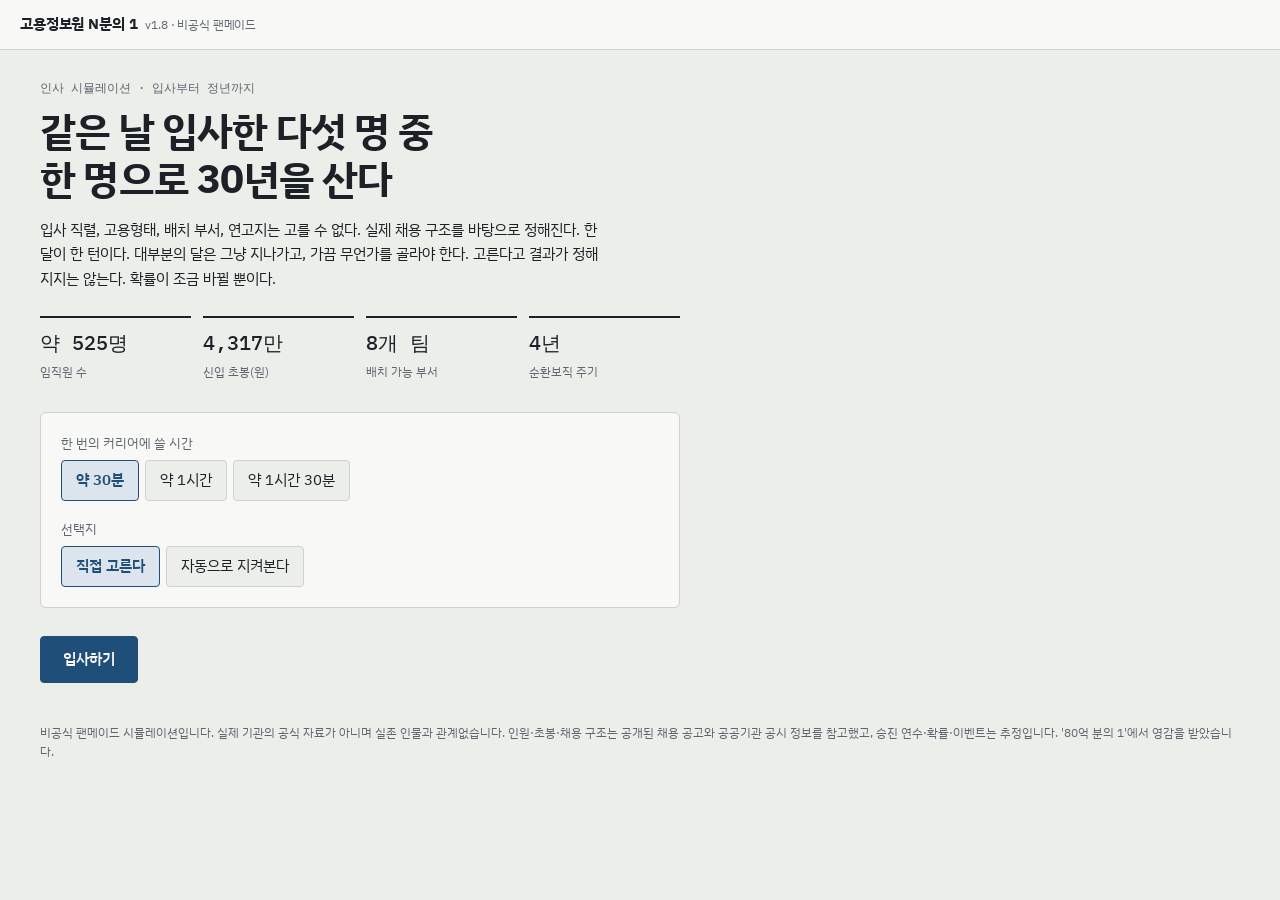
==== commit 6e583cdd: "feat: 사내 관계 시스템 추가 - 원장·실장 2명·팀장 8명 가상 인물과 사내 관계 창 - 점심·업무 조언·명절 선물·아부 상호작용 - 이벤트 결과에 따라 관계 자동 변화 - " ====
--- a/index.html
+++ b/index.html
@@ -156,19 +156,12 @@
 #help,#asset,#people{z-index:30}
 .dialog.wide{max-width:600px}
 .pnote{font-size:12px;color:var(--muted);margin:-4px 0 8px}
-.pgroup{font-size:12px;color:var(--muted);font-weight:600;letter-spacing:0.04em;margin:14px 0 6px}
-.pgrid{display:grid;grid-template-columns:1fr 1fr;gap:8px}
-.pgrid.one{grid-template-columns:1fr}
-.prow{background:var(--paper);border:1px solid var(--line);border-left:4px solid var(--muted);border-radius:6px;padding:10px 12px}
-.prow.good{border-left-color:var(--accent)}
-.prow.bad{border-left-color:var(--stamp)}
-.prow.me{border-left-color:var(--ink)}
-.prow.boss{border-color:var(--accent);border-left-width:4px}
-.ptop{display:flex;align-items:flex-start;gap:8px}
-.prole{font-size:12px;color:var(--muted)}
-.pnm{font-size:15px;font-weight:700;margin:1px 0 0}
+.prow{border-top:1px solid var(--line);padding:10px 0}
+.ptop{display:flex;align-items:center;gap:8px;flex-wrap:wrap}
+.prole{font-size:12px;color:var(--muted);min-width:120px}
+.ptop b{font-size:14px}
 .ptag{font-size:11px;border:1px solid var(--accent);color:var(--accent);border-radius:3px;padding:0 5px}
-.pmeet{margin-left:auto;padding:3px 10px!important;font-size:12px!important;white-space:nowrap}
+.pmeet{margin-left:auto;padding:3px 10px!important;font-size:12px!important}
 .pbar{position:relative;height:6px;background:var(--paper);border:1px solid var(--line);border-radius:3px;margin:6px 0 4px}
 .pbar::after{content:"";position:absolute;left:50%;top:-2px;bottom:-2px;width:1px;background:var(--muted)}
 .pfill{position:absolute;top:0;bottom:0;background:var(--accent)}
@@ -218,7 +211,6 @@
 footer{max-width:1240px;margin:0 auto;padding:12px 20px 28px;font-size:12px;color:var(--muted)}
 
 @media (max-width:980px){
-  .pgrid{grid-template-columns:1fr}
   .game{grid-template-columns:1fr}
   .logwrap{height:62vh}
   .start h1{font-size:30px}
@@ -230,7 +222,7 @@
 </head>
 <body>
 <header class="bar">
-  <div class="brand">고용정보원 N분의 1<small>v1.8.1 · 비공식 팬메이드</small></div>
+  <div class="brand">고용정보원 N분의 1<small>v1.8 · 비공식 팬메이드</small></div>
   <div class="date" id="barDate"></div>
   <div class="spacer"></div>
   <div class="ctrl" id="gameCtrl" hidden>
@@ -696,28 +688,21 @@
 }
 function renderPeople(){
   const my=mySeat(),bs=bossSeat();
-  const card=k=>{
-    if(k===my)return `<div class="prow me"><div class="prole">${seatLabel(k)}</div><div class="pnm">${S.name} <span class="ptag">나</span></div></div>`;
+  const order=SEATS.filter(k=>!k.startsWith('t:')).concat(SEATS.filter(k=>k===bs),SEATS.filter(k=>k.startsWith('t:')&&k!==bs));
+  $('#pBody').innerHTML=order.map(k=>{
+    if(k===my)return `<div class="prow"><div class="ptop"><span class="prole">${seatLabel(k)}</span><b>${S.name}</b><span class="ptag">나</span></div></div>`;
     const p=seatOf(k);if(!p)return '';
     const r=Math.round(p.rel),w=Math.abs(r)/2,left=r>=0?50:50-w;
-    const tone=r>=25?' good':r<=-25?' bad':'';
     const tag=k===bs?`<span class="ptag">내 ${seatRole(k)}</span>`:k===dirSeat()&&S.rank<4?'<span class="ptag">담당 실장</span>':'';
     const h=p.hist[0];
     const cd=seatRole(k)==='원장'?6:3,wait=p.lastMi!==undefined&&S.mi-p.lastMi<cd;
-    return `<div class="prow${tone}${k===bs?' boss':''}">
-      <div class="ptop"><div><div class="prole">${seatLabel(k)}</div><div class="pnm">${p.name} ${tag}</div></div><button type="button" class="btn pmeet" data-seat="${k}">${wait?`${cd-(S.mi-p.lastMi)}개월 뒤`:'만나기'}</button></div>
+    return `<div class="prow"><div class="ptop"><span class="prole">${seatLabel(k)}</span><b>${p.name}</b>${tag}<button type="button" class="btn pmeet" data-seat="${k}">${wait?`${cd-(S.mi-p.lastMi)}개월 뒤`:'만나기'}</button></div>
       <div class="pbar"><div class="pfill${r<0?' neg':''}" style="left:${left}%;width:${w}%"></div></div>
       <div class="pimp"><span class="n">${r>0?'+':''}${r}</span>${impression(r)}</div>
       ${h?`<div class="pwhy">└ 최근: ${h.why}</div>`:''}
       ${p.hist.length>1?`<details><summary>기록 더 보기</summary>${p.hist.slice(1).map(x=>{const t=ym(x.mi);return `<div>${t.y}.${String(t.m).padStart(2,'0')} · ${x.d>0?'+':''}${x.d} · ${x.why}</div>`;}).join('')}</details>`:''}
     </div>`;
-  };
-  const exec=SEATS.filter(k=>!k.startsWith('t:'));
-  const mine=bs&&bs.startsWith('t:')?[bs]:[];
-  const teams=SEATS.filter(k=>k.startsWith('t:')&&k!==bs);
-  $('#pBody').innerHTML=`<div class="pgroup">경영진</div><div class="pgrid">${exec.map(card).join('')}</div>`+
-    (mine.length?`<div class="pgroup">내 팀장</div><div class="pgrid one">${mine.map(card).join('')}</div>`:'')+
-    `<div class="pgroup">${mine.length?'다른 팀장들':'팀장들'}</div><div class="pgrid">${teams.map(card).join('')}</div>`;
+  }).join('');
 }
 async function personMenu(k){
   const p=seatOf(k);if(!p)return;
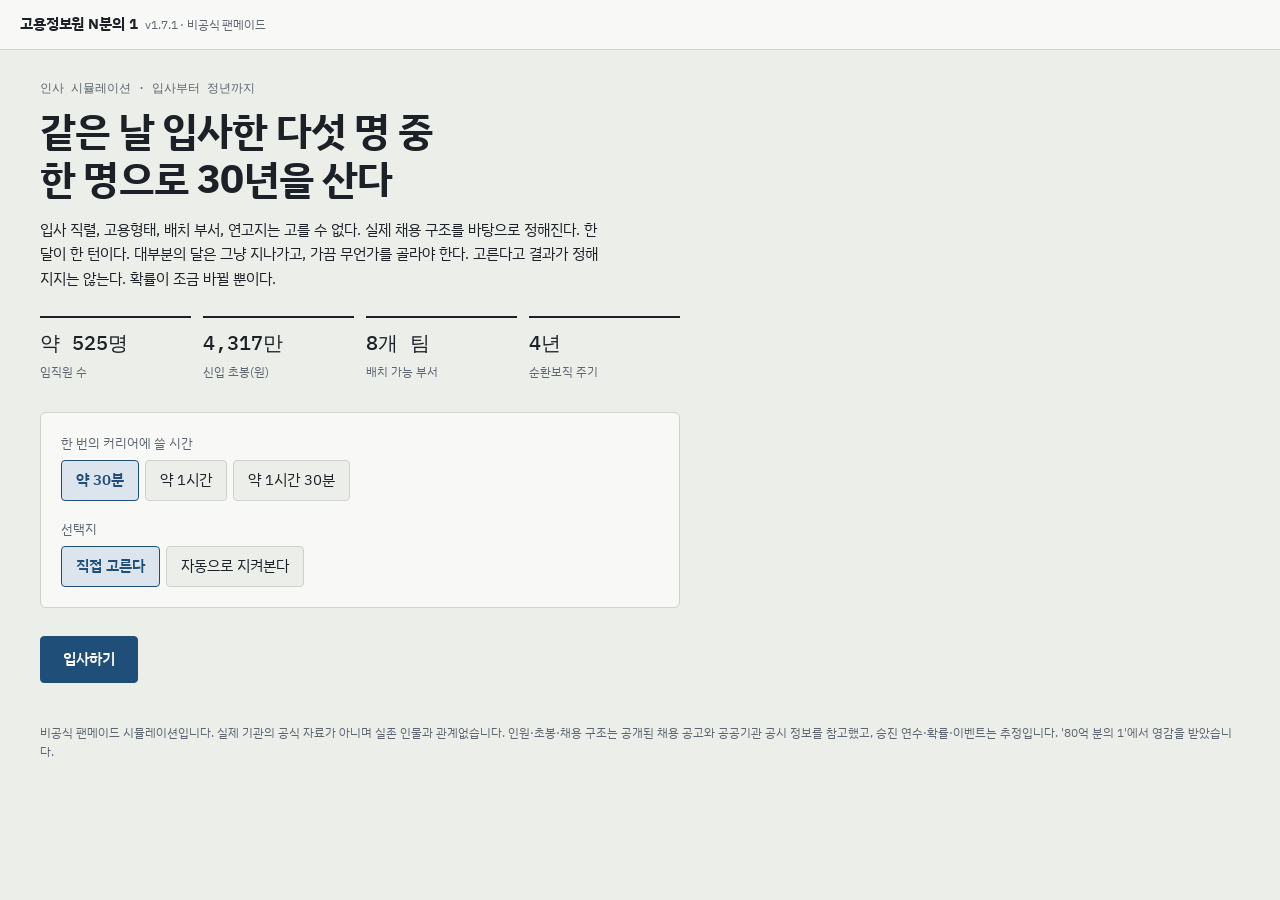
==== commit 778a4486: "feat: 연인·자녀 친밀도와 결혼식 규모 선택 추가 - 연인·배우자 친밀도, 위기 시 이혼 선택 - 자녀별 친밀도, 가족과 시간 행동, 사춘기 로그 - 카드에 자산 내역 표시 -" ====
--- a/index.html
+++ b/index.html
@@ -153,24 +153,7 @@
 .stat-head h3{margin:0}
 .qbtn{width:20px;height:20px;border-radius:50%;border:1px solid var(--line);background:var(--paper);font-size:12px;line-height:1;cursor:pointer;padding:0;color:var(--muted)}
 .qbtn:hover{border-color:var(--accent);color:var(--accent)}
-#help,#asset,#people{z-index:30}
-.dialog.wide{max-width:600px}
-.pnote{font-size:12px;color:var(--muted);margin:-4px 0 8px}
-.prow{border-top:1px solid var(--line);padding:10px 0}
-.ptop{display:flex;align-items:center;gap:8px;flex-wrap:wrap}
-.prole{font-size:12px;color:var(--muted);min-width:120px}
-.ptop b{font-size:14px}
-.ptag{font-size:11px;border:1px solid var(--accent);color:var(--accent);border-radius:3px;padding:0 5px}
-.pmeet{margin-left:auto;padding:3px 10px!important;font-size:12px!important}
-.pbar{position:relative;height:6px;background:var(--paper);border:1px solid var(--line);border-radius:3px;margin:6px 0 4px}
-.pbar::after{content:"";position:absolute;left:50%;top:-2px;bottom:-2px;width:1px;background:var(--muted)}
-.pfill{position:absolute;top:0;bottom:0;background:var(--accent)}
-.pfill.neg{background:var(--stamp)}
-.pimp{font-size:13px}
-.pimp .n{font-family:var(--font-mono);margin-right:6px}
-.pwhy{font-size:12px;color:var(--muted)}
-.prow details{font-size:12px;color:var(--muted);margin-top:2px}
-.prow summary{cursor:pointer}
+#help,#asset{z-index:30}
 .asec{border-top:1px solid var(--line);padding:12px 0}
 .asec h5{margin:0 0 6px;font-size:14px}
 .asec .note{font-size:12px;color:var(--muted);margin-bottom:8px}
@@ -222,7 +205,7 @@
 </head>
 <body>
 <header class="bar">
-  <div class="brand">고용정보원 N분의 1<small>v1.8 · 비공식 팬메이드</small></div>
+  <div class="brand">고용정보원 N분의 1<small>v1.7.1 · 비공식 팬메이드</small></div>
   <div class="date" id="barDate"></div>
   <div class="spacer"></div>
   <div class="ctrl" id="gameCtrl" hidden>
@@ -287,7 +270,6 @@
     <dl class="kv" id="pKv"></dl>
     <div class="stat-head"><h3>스탯</h3><button type="button" class="qbtn" id="btnHelp" aria-label="스탯 설명 보기">?</button></div>
     <div class="stats" id="pStats"></div>
-    <button type="button" class="btn" id="btnPeople" style="width:100%;margin:2px 0 12px">사내 관계</button>
     <div class="assets" id="pAssets"></div>
     <div class="money" style="border-top:0"><span>연봉</span><b id="pSalary"></b></div>
     <div class="focus">
@@ -336,14 +318,6 @@
     <h4 id="aTitle">자산 관리</h4>
     <div id="aBody"></div>
     <button type="button" class="btn primary" id="btnAssetClose">닫기</button>
-  </div>
-</div>
-<div id="people" class="modal" hidden>
-  <div class="dialog help wide" role="dialog" aria-modal="true" aria-labelledby="pTitle">
-    <h4 id="pTitle">사내 관계</h4>
-    <p class="pnote">회사 주요 인물들이 나를 어떻게 보는지. 만나기를 누르면 점심, 조언, 선물, 아부를 할 수 있다.</p>
-    <div id="pBody"></div>
-    <button type="button" class="btn primary" id="btnPeopleClose">닫기</button>
   </div>
 </div>
 <div id="modal" class="modal" hidden>
@@ -544,7 +518,7 @@
   '차 교체|고쳐서 더 탄다':{d:'−150만원 · 이후 수리비가 자주 나감'},
 };
 function hintFor(title,c){
-  if(c.d||c.p)return {d:c.d,p:c.p,label:c.pl};
+  if(c.d)return {d:c.d};
   const h=HINTS[title+'|'+c.t];if(h)return h;
   if(title==='동호회'&&c.t.endsWith('동호회에 든다'))return {d:CLUBS[c.t.split(' ')[0]].hint};
   if(title==='순환보직')return {d:c.t.includes('유지')?'':'',p:()=>0.35+S.rp/200,label:'희망 반영 가능성'};
@@ -641,7 +615,7 @@
        return '팀에 신입이 들어왔다. 인사만 하고 자리로 돌아왔다.';},
   ()=>{if(lead()){E({mn:-1});return '팀원이 육아휴직을 신청했다. 대체 인력을 요청했다.';}E({hp:-1});return '옆자리 선배가 육아휴직에 들어갔다. 업무 일부가 내게 넘어왔다.';},
   ()=>'1년 동안 휴직했던 팀원이 복직했다. 시스템이 많이 바뀌었다며 웃었다.',
-  ()=>{E({mn:-1});return pick(['주간회의가 월요일 오전 9시로 옮겨졌다.','주간보고 양식이 또 바뀌었다.']);},
+  ()=>{if(lead())return '옆 팀 팀장이 바뀌었다. 협조 요청 메일의 말투가 달라졌다.';E({mn:-1});return '팀장이 바뀌었다. 첫 회의에서 주간보고 양식이 바뀌었다.';},
   ()=>{if(chance(0.5)){E({mn:1});return '자리 배치가 바뀌었다. 창가 자리가 됐다.';}E({mn:-1});return '자리 배치가 바뀌었다. 팀장 바로 앞자리가 됐다.';},
   ()=>{E({sc:1});return '다른 기관으로 옮기는 팀원의 송별회가 있었다. 롤링페이퍼에 한 줄을 적었다.';},
   ()=>'회의실 에어컨이 고장 났다. 일주일 동안 회의가 짧아졌다.',
@@ -652,80 +626,6 @@
   ()=>'점심 메뉴를 두고 국밥파와 샐러드파가 갈렸다. 결국 둘 다 갔다.',
   ()=>{E({rp:-1,mn:-1});return '내가 올린 공문에 오타가 있었다. 정정 공문을 다시 냈다.';},
 ];
-
-/* ---------- 사내 인물 ---------- */
-const SEATS=['ceo','d:it','d:ms',...Object.keys(DEPTS).map(k=>'t:'+k)];
-const seatRole=k=>k==='ceo'?'원장':k.startsWith('d:')?'실장':'팀장';
-function seatLabel(k){if(k==='ceo')return '원장';if(k==='d:it')return '실장 · 정보화';if(k==='d:ms')return '실장 · 경영·연구';return '팀장 · '+DEPTS[k.slice(2)].name;}
-const ROLE_M={팀장:1,실장:1.3,원장:1.6};
-function newPerson(seat){let n,t=0;do{n=pick(SUR)+pick(GIVEN);t++;}while(t<50&&((S.people||[]).some(p=>p.name===n)||cohort.some(p=>p.name===n)||n===S.name));return {seat,name:n,rel:randint(-5,5),hist:[],flat:0};}
-function mySeat(){if(S.type!=='reg')return null;if(S.rank>=6)return 'ceo';if(S.rank===5)return dirSeat();if(S.rank===4)return 't:'+S.dept;return null;}
-const dirSeat=()=>S.track==='it'?'d:it':'d:ms';
-const seatOf=k=>(S.people||[]).find(p=>p.seat===k);
-function syncSeats(){
-  const my=mySeat(),out=[];
-  S.people.forEach(p=>{if(p.seat===my){out.push(p);p.seat=null;}});
-  S.people=S.people.filter(p=>p.seat);
-  for(const k of SEATS){if(k===my||seatOf(k))continue;const d=out.shift();if(d){d.seat=k;S.people.push(d);}else S.people.push(newPerson(k));}
-}
-function bossSeat(){if(S.type==='reg'&&S.rank>=6)return null;if(S.type==='reg'&&S.rank===5)return 'ceo';if(S.type==='reg'&&S.rank===4)return dirSeat();return 't:'+S.dept;}
-const boss=()=>{const k=bossSeat();return k?seatOf(k):null;};
-const bossTitle=()=>{const k=bossSeat();return k?seatRole(k):'';};
-function rel(p,d,why){if(!p)return;p.rel=clamp(p.rel+d,-100,100);p.hist.unshift({mi:S.mi,d:Math.round(d),why});p.hist=p.hist.slice(0,4);}
-function impression(r){return r>=60?'아끼는 사람으로 생각한다':r>=25?'일 잘한다고 보고 있다':r>-25?'특별한 인상이 없다':r>-60?'조금 불편해한다':'대놓고 싫어한다';}
-function otherLeader(){const l=(S.people||[]).filter(p=>p.seat.startsWith('t:')&&p.seat!==bossSeat());return l.length?pick(l):null;}
-function reshuffle(){
-  let n=0;const my=mySeat();
-  for(const k of SEATS.slice().sort(()=>R()-0.5)){
-    if(k===my||n>=1)continue;
-    const pr=k==='ceo'?(S.mi-(S.ceoMi??0)>=36?1:0):k.startsWith('d:')?0.08:0.1;
-    if(!chance(pr))continue;
-    const old=seatOf(k);S.people=S.people.filter(p=>p!==old);const np=newPerson(k);S.people.push(np);n++;
-    if(k==='ceo')S.ceoMi=S.mi;
-    const b=k===bossSeat();
-    addLog(b?`${seatRole(k)}이 바뀌었다. ${old?old.name+' '+seatRole(k)+'은 다른 자리로 갔고, ':''}새로 ${np.name}${J(np.name,'이','가')} 왔다.`:`인사이동으로 ${seatLabel(k).replace(' · ',' (')}${k==='ceo'?'':')'} 자리에 ${np.name}${J(np.name,'이','가')} 왔다.`,{kind:'sys',tag:'인사'});
-  }
-}
-function renderPeople(){
-  const my=mySeat(),bs=bossSeat();
-  const order=SEATS.filter(k=>!k.startsWith('t:')).concat(SEATS.filter(k=>k===bs),SEATS.filter(k=>k.startsWith('t:')&&k!==bs));
-  $('#pBody').innerHTML=order.map(k=>{
-    if(k===my)return `<div class="prow"><div class="ptop"><span class="prole">${seatLabel(k)}</span><b>${S.name}</b><span class="ptag">나</span></div></div>`;
-    const p=seatOf(k);if(!p)return '';
-    const r=Math.round(p.rel),w=Math.abs(r)/2,left=r>=0?50:50-w;
-    const tag=k===bs?`<span class="ptag">내 ${seatRole(k)}</span>`:k===dirSeat()&&S.rank<4?'<span class="ptag">담당 실장</span>':'';
-    const h=p.hist[0];
-    const cd=seatRole(k)==='원장'?6:3,wait=p.lastMi!==undefined&&S.mi-p.lastMi<cd;
-    return `<div class="prow"><div class="ptop"><span class="prole">${seatLabel(k)}</span><b>${p.name}</b>${tag}<button type="button" class="btn pmeet" data-seat="${k}">${wait?`${cd-(S.mi-p.lastMi)}개월 뒤`:'만나기'}</button></div>
-      <div class="pbar"><div class="pfill${r<0?' neg':''}" style="left:${left}%;width:${w}%"></div></div>
-      <div class="pimp"><span class="n">${r>0?'+':''}${r}</span>${impression(r)}</div>
-      ${h?`<div class="pwhy">└ 최근: ${h.why}</div>`:''}
-      ${p.hist.length>1?`<details><summary>기록 더 보기</summary>${p.hist.slice(1).map(x=>{const t=ym(x.mi);return `<div>${t.y}.${String(t.m).padStart(2,'0')} · ${x.d>0?'+':''}${x.d} · ${x.why}</div>`;}).join('')}</details>`:''}
-    </div>`;
-  }).join('');
-}
-async function personMenu(k){
-  const p=seatOf(k);if(!p)return;
-  const role=seatRole(k),mult=ROLE_M[role],cd=role==='원장'?6:3,ro=role==='원장'?'원장님':role==='실장'?'실장님':'팀장님';
-  const info=`${seatLabel(k)} · 관계 ${Math.round(p.rel)} · ${impression(p.rel)}`;
-  if(p.lastMi!==undefined&&S.mi-p.lastMi<cd){await ask(p.name,`${info}. 최근에 만났다. ${cd-(S.mi-p.lastMi)}개월 뒤에 다시 만날 수 있다.`,[X('닫기',()=>'')]);return;}
-  const refuse=clamp((role==='팀장'?0.1:role==='실장'?0.25:0.4)+(p.rel<0?-p.rel/250:0),0,0.85);
-  const bf=Math.min(0.8,0.25+p.flat*0.05);
-  const m=ym(S.mi).m;
-  const ch=[
-    X('점심 같이 하자고 하기',()=>{E({money:-5});if(chance(refuse)){rel(p,-1,'점심 제안을 미뤘다');return `${p.name} ${ro}께 점심을 청했다. 바쁘다며 다음에 보자고 했다.`;}rel(p,6*mult,'같이 점심을 먹었다');return `${p.name} ${ro}과 점심을 먹었다. ${pick(['처음으로 업무 밖 이야기를 했다.','자녀 이야기를 오래 들었다.','계산은 '+ro.replace('님','')+'이 했다.','입사 때 이야기를 물어봤다.'])}`;},'−5만원 관계↑',()=>1-refuse,'함께할 가능성'),
-    X('업무 조언 구하기',()=>{rel(p,4*mult,'업무 조언을 구하러 왔다');E({sk:1});return `${p.name} ${ro}께 업무 조언을 구했다. ${pick(['메모가 한 쪽이 넘었다.','예전 비슷한 사례를 알려줬다.','생각보다 길게 이야기해줬다.'])}`;},'관계 조금↑ 역량 조금↑'),
-  ];
-  if(m===2||m===9)ch.push(X('명절 선물 챙기기',()=>{E({money:-10});rel(p,5*mult,'명절 선물을 챙겼다');return `${p.name} ${ro}께 명절 선물을 보냈다. 고맙다는 문자가 왔다.`;},'−10만원 관계↑'));
-  ch.push(X('아부 떨기',()=>{p.flat++;if(chance(bf)){rel(p,-4,'속 보이는 칭찬을 했다');return `${p.name} ${ro}의 지난 보고를 칭찬했다. 속이 보인다는 표정이었다.`;}rel(p,Math.max(1,8-(p.flat-1)*2)*mult*(0.6+R()*0.4),'칭찬을 듣고 기분이 좋아졌다');return `${p.name} ${ro}의 ${pick(['넥타이','지난 발표','새로 바꾼 안경','결단력'])}을 칭찬했다. 표정이 밝아졌다.`;},'관계↑ · 반복할수록 효과↓',()=>1-bf,'통할 가능성'));
-  ch.push(X('그만둔다',()=>null));
-  const i=await ask(p.name,info,ch);
-  if(ch[i].t==='그만둔다'||ch[i].t==='닫기')return;
-  p.lastMi=S.mi;
-  addLog(ch[i].f(),{kind:'act'});
-  S.upCnt=(S.upCnt||[]).filter(x=>S.mi-x<12);S.upCnt.push(S.mi);
-  if(S.upCnt.length>4){S.upCnt=[];E({sc:-3});addLog('윗사람만 챙긴다는 말이 팀에 돌았다.',{kind:'team',tag:'팀'});}
-}
 
 /* ---------- 지출 ---------- */
 const ORD=['첫째','둘째','셋째'];
@@ -800,7 +700,7 @@
   {k:'trip_o',name:'해외 여행',cost:300,days:5,cd:12,run:()=>{E({mn:15,hp:5});let t=pick(['연차를 붙여 오사카에 다녀왔다.','연차를 붙여 다낭에 다녀왔다.','연차를 붙여 리스본에 다녀왔다. 비행기만 열네 시간이었다.','연차를 붙여 타이베이에 다녀왔다.']);
     if(chance(0.25)){const e=pick([{t:' 귀국 날 비행기가 결항돼 하루 더 머물렀다.',m:-40},{t:' 현지 식당에서 같은 기관 직원을 우연히 마주쳤다.',m:0},{t:' 휴대폰을 잃어버렸다가 이틀 뒤에 찾았다.',m:0}]);t+=e.t;if(e.m)E({money:e.m});}return t;}},
   {k:'clinic',name:'병원·종합검진',cost:30,days:1,cd:12,run:()=>{E({hp:8});S.checkupUntil=S.mi+12;return '연차를 내고 종합검진을 받았다.'+(chance(0.15)?' 작은 이상을 일찍 발견해 치료를 시작했다.':' 별다른 소견은 없었다.');}},
-  {k:'treat',name:'팀에 한턱',cost:30,cd:3,run:()=>{E({sc:4,rp:2});rel(boss(),3,'팀에 한턱 낸 걸 기억한다');return pick(['팀에 커피와 케이크를 돌렸다. 단체 채팅방에 감사 이모티콘이 열 개 올라왔다.','퇴근 후 팀원들에게 고기를 샀다. 막내가 사진을 찍었다.']);}},
+  {k:'treat',name:'팀에 한턱',cost:30,cd:3,run:()=>{E({sc:4,rp:2});return pick(['팀에 커피와 케이크를 돌렸다. 단체 채팅방에 감사 이모티콘이 열 개 올라왔다.','퇴근 후 팀원들에게 고기를 샀다. 막내가 사진을 찍었다.']);}},
   {k:'parents',name:'부모님 용돈',cost:50,cd:3,run:()=>{E({mn:4});return '부모님께 용돈을 보냈다. 저녁에 전화가 왔다.';}},
   {k:'cert',name:'학원·자격증',cost:80,cd:6,run:()=>{E({sk:5});S.selfdev+=2;const c=pick(CERTS[S.track]);if(chance(0.3)){S.certPay=(S.certPay||0)+5;return `학원에 등록해 ${c} 시험을 준비했다. 합격했다. 다음 달부터 자격 수당이 나온다.`;}return `학원에 등록해 ${c} 시험을 준비했다. 이번 시험은 떨어졌다.`;}},
   {k:'car',name:'차 사기',cost:2500,once:true,when:()=>!S.car,why:'이미 차가 있다',run:()=>{S.car=true;S.carMi=S.mi;return S.home==='near'?'중고 SUV를 샀다. 주말에 갈 수 있는 곳이 늘었다.':'중고 SUV를 샀다. 출퇴근이 한결 수월해졌다.';}},
@@ -911,11 +811,10 @@
   const i=manual?await ask(title,text,choices):autoChoose(choices);
   const res=choices[i].f();
   addLog(text,{pick:choices[i].t,res:res||'',kind:kind||''});
-  return i;
 }
 
 /* ---------- 이벤트 ---------- */
-const X=(t,f,d,p,pl)=>({t,f,d,p,pl});
+const X=(t,f,d)=>({t,f,d});
 const EV=[
 // 고용24 대민포털팀
 {id:'d_outage',dept:['daemin'],title:'접속 지연',text:'월요일 오전, 실업급여 신청이 몰리며 고용24 접속이 느려졌다. 민원 전화가 콜센터를 넘어 팀으로 들어오기 시작했다.',choices:[
@@ -961,8 +860,8 @@
   X('PL을 자원한다',()=>(E({hp:-5,sk:4,rp:4,mn:-3}),'넉 달 동안 쉰 주말은 다섯 번이었다. 사업은 예정일에 열렸다. 보도자료에 시스템 이야기는 한 줄 있었다.')),
   X('맡은 모듈만 한다',()=>(E({sk:1}),'내 모듈은 일정대로 끝났다.'))]},
 {id:'c2_minister',dept:['chwi2'],title:'장관 시연',text:'장관 현장 방문에서 청년성장 프로젝트 시연을 한다. 시연 PC를 맡게 됐다.',choices:[
-  X('시연 환경을 따로 만들어 둔다',()=>chance(0.85)?(E({rp:4,hp:-2}),rel(seatOf('ceo'),6,'장관 시연을 깔끔하게 끝냈다'),'시연은 3분 만에 끝났다. 장관이 고개를 두 번 끄덕였다.'):(E({mn:-3}),rel(seatOf('ceo'),-3,'장관 시연에서 진땀을 뺐다'),'시연 중 로딩이 길었다. 사진에는 화면이 찍히지 않았다.')),
-  X('운영 환경 그대로 보여준다',()=>chance(0.55)?(E({rp:3}),'문제없이 끝났다.'):(E({rp:-3,mn:-4}),rel(seatOf('ceo'),-5,'장관 앞에서 시연이 멈췄다'),'세션이 만료됐다. 다시 로그인하는 사이 장관은 다음 장소로 이동했다.'))]},
+  X('시연 환경을 따로 만들어 둔다',()=>chance(0.85)?(E({rp:4,hp:-2}),'시연은 3분 만에 끝났다. 장관이 고개를 두 번 끄덕였다.'):(E({mn:-3}),'시연 중 로딩이 길었다. 사진에는 화면이 찍히지 않았다.')),
+  X('운영 환경 그대로 보여준다',()=>chance(0.55)?(E({rp:3}),'문제없이 끝났다.'):(E({rp:-3,mn:-4}),'세션이 만료됐다. 다시 로그인하는 사이 장관은 다음 장소로 이동했다.'))]},
 {id:'c2_pressure',dept:['chwi2','chwi1'],text:'본부 과장이 주간 회의에 직접 들어오기 시작했다.',auto:()=>E({mn:-3})},
 // 정보보호팀
 {id:'s_alert',dept:['sec'],title:'새벽 알림',text:'새벽 3시 12분, 보안관제 알림이 울렸다. 해외 IP에서 로그인 시도가 반복되고 있다.',choices:[
@@ -1006,16 +905,16 @@
 {id:'it_vendor',when:()=>S.track==='it',text:'협력사 PM이 바뀌었다. 인수인계 문서는 열두 쪽이었다.',auto:()=>E({hp:-2,mn:-2})},
 {id:'it_phish',when:()=>S.dept!=='sec',text:'해킹메일 모의훈련 메일이 왔다.',auto:()=>chance(0.12+(100-S.sk)/600)?(E({rp:-2,mn:-1}),'첨부파일을 열었다. 다음 주 재교육 명단에 이름이 올라갔다.'):'열지 않았다.'},
 // 사내 정치·관계
-{id:'pol_line',manual:true,w:1.2,when:()=>S.type==='reg'&&S.rank>=1&&S.rank<=3&&!S.faction&&(S.people||[]).filter(p=>p.seat.startsWith('t:')&&p.seat!==bossSeat()).length>=2,title:'두 라인',text:()=>{const l=S.people.filter(p=>p.seat.startsWith('t:')&&p.seat!==bossSeat()).sort(()=>R()-0.5);S.fA=l[0];S.fB=l[1];return `다음 실장 자리를 두고 A팀장 ${S.fA.name}${J(S.fA.name,'과','와')} B팀장 ${S.fB.name} 사이 기류가 묘하다. 누가 누구 점심 자리에 앉는지가 이야기된다.`;},choices:[
-  X('A팀장 쪽 점심에 간다',()=>{S.faction='A';rel(S.fA,8,'점심 자리에 꾸준히 나왔다');rel(S.fB,-4,'상대 팀장 쪽 사람으로 본다');S.factionY=ym(S.mi).y+1;E({rp:1,sc:1});return '같은 메뉴를 시켰다. 이야기는 대부분 내년 인사에 관한 것이었다.';}),
-  X('B팀장 쪽 점심에 간다',()=>{S.faction='B';rel(S.fB,8,'점심 자리에 꾸준히 나왔다');rel(S.fA,-4,'상대 팀장 쪽 사람으로 본다');S.factionY=ym(S.mi).y+1;E({rp:1,sc:1});return '식사는 빨리 끝났다. 커피는 B팀장이 샀다.';}),
+{id:'pol_line',manual:true,w:1.2,when:()=>S.type==='reg'&&S.rank>=1&&S.rank<=4&&!S.faction,title:'두 라인',text:'다음 실장 자리를 두고 두 팀장 사이 기류가 묘하다. 누가 누구 점심 자리에 앉는지가 이야기된다.',choices:[
+  X('A팀장 쪽 점심에 간다',()=>{S.faction='A';S.factionY=ym(S.mi).y+1;E({rp:1,sc:1});return '같은 메뉴를 시켰다. 이야기는 대부분 내년 인사에 관한 것이었다.';}),
+  X('B팀장 쪽 점심에 간다',()=>{S.faction='B';S.factionY=ym(S.mi).y+1;E({rp:1,sc:1});return '식사는 빨리 끝났다. 커피는 B팀장이 샀다.';}),
   X('혼자 먹는다',()=>(E({mn:1,sc:-1}),'편했다. 대신 들리는 이야기도 없었다.'))]},
 {id:'pol_credit',title:'성과 가로채기',text:'주간 회의에서 내가 만든 자료를 옆 팀 차장이 자기 성과처럼 보고했다.',choices:[
-  X('그 자리에서 정정한다',()=>chance(0.25+S.sc/200)?(E({rp:3,sc:1}),rel(boss(),3,'회의에서 할 말은 하는 걸 봤다'),'회의실이 잠깐 조용해졌다. 팀장은 나중에 잘했다고 했다.'):(E({rp:-1,mn:-2}),rel(otherLeader(),-6,'자기 팀 차장을 회의에서 정정한 걸 기억한다'),'정정은 됐다. 그 차장은 그 뒤로 내 협조 요청을 늦게 처리했다.')),
+  X('그 자리에서 정정한다',()=>chance(0.25+S.sc/200)?(E({rp:3,sc:1}),'회의실이 잠깐 조용해졌다. 팀장은 나중에 잘했다고 했다.'):(E({rp:-1,mn:-2}),'정정은 됐다. 그 차장은 그 뒤로 내 협조 요청을 늦게 처리했다.')),
   X('나중에 따로 말한다',()=>(E({mn:-2}),'차장은 오해였다고 했다. 다음 회의에서도 같은 일이 있었다.')),
   X('넘어간다',()=>(E({mn:-4}),'아무도 그 이야기를 하지 않았다.'))]},
 {id:'pol_gossip',title:'퇴근 후 술자리',text:'퇴근 후 몇몇이 모이는 술자리가 있다. 주로 윗사람 이야기가 오간다.',choices:[
-  X('간다',()=>chance(0.27-S.sc/500)?(E({rp:-5,sc:-3,mn:-4,money:-8}),rel(otherLeader(),-12,'술자리에서 한 말이 귀에 들어간 것 같다'),'내가 한 말이 돌고 돌아 당사자 귀에 들어갔다.'):(E({rp:2,sc:3,mn:1,money:-8}),'들은 이야기가 두 달 뒤 인사에서 맞았다.')),
+  X('간다',()=>chance(0.27-S.sc/500)?(E({rp:-5,sc:-3,mn:-4,money:-8}),'내가 한 말이 돌고 돌아 당사자 귀에 들어갔다.'):(E({rp:2,sc:3,mn:1,money:-8}),'들은 이야기가 두 달 뒤 인사에서 맞았다.')),
   X('자리를 피한다',()=>'다음 날 아침 대화에 끼지 못했다.')]},
 {id:'pol_gapjil',title:'목격',text:'옆자리 직원이 회의 중 상사에게 공개적으로 모욕당하는 걸 봤다.',choices:[
   X('고충 상담 창구에 알린다',()=>chance(0.6)?(E({mn:2,rp:1}),'조사가 시작됐다. 그 상사는 다음 인사 때 다른 부서로 갔다.'):(E({mn:-3}),"조사는 '확인 불가'로 끝났다. 분위기는 그대로였다.")),
@@ -1034,7 +933,7 @@
 {id:'soc_bus',when:()=>S.home==='metro'&&!S.moved,text:'통근버스가 고속도로에서 40분 멈춰 있었다. 지각 처리는 되지 않았다.',auto:()=>E({hp:-2,mn:-1})},
 {id:'club_act',w:1.5,cool:10,when:()=>!!S.club,text:()=>'',auto:()=>{
   let t;
-  if(S.club==='등산'){E({hp:3,mn:2,sc:1});t=pick(['동호회에서 속리산에 갔다. 정상에서 단체 사진을 찍었다.','동호회에서 월악산에 갔다. 하산길이 더 힘들었다.']);if(chance(0.2)){E({rp:2});rel(seatOf(dirSeat()),5,'등산 동호회에서 자주 마주쳤다');t+=' 같이 오른 실장님과 처음으로 길게 이야기했다.';}}
+  if(S.club==='등산'){E({hp:3,mn:2,sc:1});t=pick(['동호회에서 속리산에 갔다. 정상에서 단체 사진을 찍었다.','동호회에서 월악산에 갔다. 하산길이 더 힘들었다.']);if(chance(0.2)){E({rp:2});t+=' 같이 오른 실장님과 처음으로 길게 이야기했다.';}}
   else if(S.club==='풋살'){if(chance(0.1)){E({hp:-6,money:-30});t='풋살을 하다 발목을 접질렸다. 한 달 동안 한의원을 다녔다.';}else{E({hp:4,sc:2});t=pick(['풋살 동호회가 지역 대회 8강에 올랐다. 다음 날 출근길 계단이 힘들었다.','퇴근 후 풋살장에서 두 시간을 뛰었다. 땀이 많이 났다.']);}}
   else if(S.club==='보드게임'){E({sc:4,mn:2});t=pick(['보드게임 동호회 정기 모임. 다른 부서 차장과 처음 말을 텄다.','보드게임 동호회에서 새벽 한 시까지 한 판을 끝냈다.']);}
   else{E({mn:3,sk:1});t=pick(['독서 모임에서 같은 책을 읽은 다른 팀 사람과 오래 이야기했다.','독서 모임 발제를 맡았다. 밑줄을 마흔 군데 그었다.']);}
@@ -1058,8 +957,8 @@
   X('면접을 본다',()=>{if(chance(0.35+S.sk/300)){endGame('공기업 이직','최종 합격 문자를 받았다. 사직서를 썼다.');return '최종 합격이었다.';}S.selfdev=0;E({mn:-4});return '최종에서 떨어졌다. 다음 날 평소처럼 출근했다.';}),
   X('지금 자리에 남는다',()=>{S.selfdev=0;return '면접 날, 평소처럼 출근했다.';})]},
 {id:'discipline',w:0.3,cool:120,when:()=>S.type==='reg'&&S.rank>=1&&S.rank<=5,title:'징계위원회',text:'보안 서약 위반으로 징계위원회가 열렸다. 승인받지 않은 USB 반출 기록이 문제였다.',choices:[
-  X('경위를 소명한다',()=>(rel(seatOf('ceo'),-8,'징계위원회 건을 알고 있다'),rel(boss(),-5,'징계 건으로 곤란해졌다'),chance(0.6)?(E({rp:-4,mn:-5}),'견책으로 끝났다.'):(demote('강등 처분을 받았다.'),''))),
-  X('처분을 받아들인다',()=>(rel(seatOf('ceo'),-8,'징계위원회 건을 알고 있다'),rel(boss(),-5,'징계 건으로 곤란해졌다'),chance(0.5)?(E({rp:-5,mn:-4,money:-200}),'감봉 3개월 처분을 받았다.'):(demote('강등 처분을 받았다.'),'')))]},
+  X('경위를 소명한다',()=>chance(0.6)?(E({rp:-4,mn:-5}),'견책으로 끝났다.'):(demote('강등 처분을 받았다.'),'')),
+  X('처분을 받아들인다',()=>chance(0.5)?(E({rp:-5,mn:-4,money:-200}),'감봉 3개월 처분을 받았다.'):(demote('강등 처분을 받았다.'),''))]},
 // v1.3 추가
 {id:'d_chatbot',dept:['daemin'],title:'챗봇 오안내',text:'대민 챗봇이 실업급여 조건을 잘못 안내했다는 민원이 들어왔다.',choices:[
   X('답변 데이터를 전수 점검한다',()=>(E({sk:2,hp:-3,rp:2}),'잘못된 답변 37개를 고쳤다.')),
@@ -1132,19 +1031,15 @@
 }
 async function personnel(){
   const {y}=ym(S.mi);
-  if(S.awardY===y){S.awardY=null;E({rp:4,mn:3,money:30});rel(seatOf('ceo'),5,'장애 대응으로 표창을 줬다');rel(boss(),3,'팀이 표창을 받게 했다');addLog('작년 장애 대응으로 원장 표창을 받았다. 포상금이 나왔다.',{kind:'key'});}
+  if(S.awardY===y){S.awardY=null;E({rp:4,mn:3,money:30});addLog('작년 장애 대응으로 원장 표창을 받았다. 포상금이 나왔다.',{kind:'key'});}
   if(S.faction&&S.factionY<=y){
-    const win=chance(0.5)?'A':'B',wp=win==='A'?S.fA:S.fB;
-    let nm=`${win}팀장`;
-    if(wp&&S.people.includes(wp)&&mySeat()!==dirSeat()){const old=seatOf(dirSeat());const os=wp.seat;S.people=S.people.filter(p=>p!==old);wp.seat=dirSeat();S.people.push(newPerson(os));nm=`${win}팀장 ${wp.name}`;rel(wp,win===S.faction?6:-4,win===S.faction?'실장이 되기 전부터 내 편이었다':'상대 쪽에 섰던 걸 기억한다');}
-    if(win===S.faction){E({rp:5,sc:2,mn:2});addLog(`실장 인사가 났다. ${nm}${J(nm,'이었다','였다')}. 점심 자리가 조금 넓어졌다.`);}
-    else{E({rp:-4,mn:-3});addLog(`실장 인사가 났다. ${nm}${J(nm,'이었다','였다')}. 다음 날 점심은 혼자 먹었다.`);}
-    S.fA=S.fB=null;
+    const win=chance(0.5)?'A':'B';
+    if(win===S.faction){E({rp:5,sc:2,mn:2});addLog(`실장 인사가 났다. ${win}팀장이었다. 점심 자리가 조금 넓어졌다.`);}
+    else{E({rp:-4,mn:-3});addLog(`실장 인사가 났다. ${win}팀장이었다. 다음 날 점심은 혼자 먹었다.`);}
     S.faction=null;
   }
   if(S.type!=='reg'||S.leave>0)return;
-  S.evalBonusUsed=S.evalBonus;S.evalBonus=0;
-  if((S.rank===4||S.rank===5)&&((S.rp<35&&chance(0.5))||chance(0.03)||((boss()?.rel??0)<-30&&chance(0.2)))){
+  if((S.rank===4||S.rank===5)&&((S.rp<35&&chance(0.5))||chance(0.03))){
     S.rank--;S.rankSince=S.mi;E({mn:-8});
     addLog(`보직에서 해임됐다. ${rankTitle(S)}(으)로 돌아갔다.`,{kind:'key'});
     return;
@@ -1160,7 +1055,7 @@
         if(me>=them){S.rank++;S.rankSince=S.mi;S.promoFails=0;rival.promoFails++;E({mn:close?2:5,rp:2});addLog(head+promoText()+(close?` ${rival.name}에게서 축하 문자가 먼저 왔다.`:''),{kind:'key'});}
         else{rival.rank++;rival.rankSince=S.mi;rival.promoFails=0;S.promoFails++;E({mn:-(3+Math.round(rival.fr/15))});addLog(head+`${rival.name}${J(rival.name,'이','가')} ${rankTitle(rival)}(으)로 승진했다.`+(close?' 축하한다는 말이 생각보다 늦게 나왔다.':''),{kind:'key'});}
       }else{
-        const p=P_BASE[S.rank]*clamp((S.sk+S.rp)/110,0.3,1.5)+S.promoFails*0.08+((boss()?.rel||0)+(seatOf(dirSeat())?.rel||0))/400+(S.evalBonus||0);
+        const p=P_BASE[S.rank]*clamp((S.sk+S.rp)/110,0.3,1.5)+S.promoFails*0.08;
         if(chance(p)){S.rank++;S.rankSince=S.mi;S.promoFails=0;E({mn:5,rp:2});addLog(promoText(),{kind:'key'});}
         else{S.promoFails++;E({mn:-3});addLog(pick(['승진 명단에 이름이 없었다.','승진 명단을 두 번 읽었다. 이름은 없었다.','올해도 승진은 다음으로 미뤄졌다.']));}
       }
@@ -1177,16 +1072,12 @@
     S.deptSince=S.mi;addLog(`연구 주제가 바뀌었다. 이번엔 ${pick(['청년 고용','디지털 일자리','고령자 재취업','직업 전망','고용보험 데이터'])}이다.`);return;
   }
   const others=IT_DEPTS.map(d=>d.k).filter(k=>k!==S.dept).sort(()=>R()-0.5).slice(0,3);
-  const lead=k=>seatOf('t:'+k);
-  const acc=k=>{const L=lead(k),r=L?L.rel:0;if(r<-30)return 0;return clamp(0.35+S.rp/200+r/200,0,0.95);};
-  const choices=others.map(k=>{const L=lead(k);return X(DEPTS[k].name+' 희망',()=>k,L?`팀장 ${L.name} · ${impression(L.rel)}`:'',()=>acc(k),'희망 반영 가능성');}).concat([X('지금 부서 유지 희망',()=>S.dept,'',()=>clamp(0.35+S.rp/200,0,0.95),'희망 반영 가능성')]);
+  const choices=others.map(k=>X(DEPTS[k].name+' 희망',()=>k)).concat([X('지금 부서 유지 희망',()=>S.dept)]);
   const i=await ask('순환보직','같은 부서에서 4년이 지났다. 희망 부서를 적어 내라는 공문이 왔다.',choices);
   const want=choices[i].f();
-  let got=want,note='';
-  const L=lead(want);
-  if(want!==S.dept&&L&&L.rel<-30){got=null;note=` ${L.name} 팀장이 난색을 표했다는 이야기를 들었다.`;}
-  if(got===null||!chance(want===S.dept?0.35+S.rp/200:acc(want))){const pl=IT_DEPTS.map(d=>d.k).filter(k=>k!==want);got=wpick(pl.map(k=>({w:Math.max(5,(lead(k)?.rel||0)+60),k}))).k;}
-  const res=(got===S.dept?'발령 명단에 이름이 없었다. 같은 자리에 남았다.':got===want?`희망대로 ${DEPTS[got].name}(으)로 발령 났다.`:`${DEPTS[got].name}(으)로 발령 났다. 희망과는 달랐다.`)+note;
+  let got=want;
+  if(!chance(0.35+S.rp/200)){got=pick(IT_DEPTS.map(d=>d.k).filter(k=>k!==want));}
+  const res=got===S.dept?'발령 명단에 이름이 없었다. 같은 자리에 남았다.':got===want?`희망대로 ${DEPTS[got].name}(으)로 발령 났다.`:`${DEPTS[got].name}(으)로 발령 났다. 희망과는 달랐다.`;
   if(got!==S.dept)changeDept(got);else S.deptSince=S.mi;
   addLog('같은 부서에서 4년이 지났다. 희망 부서를 적어 냈다.',{pick:choices[i].t,res});
 }
@@ -1256,8 +1147,7 @@
   S.cd[ev.id]=S.mi;
   const text=typeof ev.text==='function'?ev.text():ev.text;
   if(ev.auto){const r=ev.auto();addLog(text&&r?text+' '+r:(text||r));return;}
-  const i=await resolve(ev.title||'선택',text,ev.choices,!!ev.manual);
-  if(ev.dept&&!ev.manual&&i!==undefined){const d={skill:4,hard:4,social:3,safe:1,avoid:-4}[STYLE[ev.choices[i].t]||'safe'];rel(boss(),d,`'${ev.title||'업무'}' 때 ${d>0?'일 처리를 좋게 봤다':'한발 물러선 걸 기억한다'}`);}
+  await resolve(ev.title||'선택',text,ev.choices,!!ev.manual);
 }
 function endGame(kind,text){
   if(S.ended)return;
@@ -1265,7 +1155,7 @@
 }
 
 async function calendar(m){
-  if(m===1){S.days=15;reshuffle();await personnel();}
+  if(m===1){S.days=15;await personnel();}
   if(m===2||m===9){
     if(!S.moved&&S.home==='far'&&chance(0.7)){E({hp:-2});addLog(pick([`${m===2?'설':'추석'} 연휴, 귀성길에 일곱 시간이 걸렸다.`,`${m===2?'설':'추석'} 연휴, 휴게소마다 줄이 길었다.`,`${m===2?'설':'추석'} 연휴, 새벽 네 시에 출발해 차를 피했다.`,`${m===2?'설':'추석'} 연휴, KTX 표를 겨우 구했다.`]));}
   }
@@ -1287,13 +1177,13 @@
     if(S.dept==='mgmt'&&S.rank<5){
       const t=pick(['경영평가 실적보고서 작성 기간이다. 같은 표를 열네 번째 고치고 있다.','경영평가 보고서 초안이 120쪽을 넘었다. 분량을 80쪽으로 줄이라는 지시가 왔다.','경영평가 위원 현장 실사 일정이 잡혔다. 증빙 자료 목록이 300줄이다.','작년 경영평가 지적 사항에 대한 개선 실적을 정리하고 있다.']);
       const ch=[X('주말까지 붙잡는다',()=>{S.evalBoost=0.15;E({hp:-4,sk:2,rp:2});return pick(['보고서는 마감 30분 전에 제출됐다.','토요일 밤 11시에 최종본이 나왔다.','증빙 자료를 세 번 다시 묶었다. 제출은 제때 됐다.']);}),X('정시에 퇴근한다',()=>{S.evalBoost=0;E({mn:1});return pick(['보고서는 제때 제출됐다. 표 하나는 열세 번째 버전으로 나갔다.','제출은 됐다. 오탈자 두 개가 나중에 발견됐다.','팀원들과 나눠서 끝냈다. 퇴근길이 밝았다.']);})];
-      const ei=await resolve('경영평가',t,ch,false);rel(boss(),ei===0?3:-1,ei===0?'경영평가 보고서를 끝까지 붙잡았다':'경영평가 기간에 정시 퇴근했다');if(ei===0)rel(seatOf(dirSeat()),2,'경영평가 보고서를 꼼꼼히 챙겼다');
+      await resolve('경영평가',t,ch,false);
     }else if(chance(0.4))addLog(pick(['경영평가 실적 자료 요청이 왔다. 작년 자료를 열어 숫자를 바꿨다.','경영평가용 성과 사례를 한 장으로 정리해 달라는 메일이 왔다.','경영평가 지표 담당자가 바뀌었다. 같은 질문을 처음부터 다시 받았다.']),{kind:'sys'});
   }
   if(m===5&&S.reauditY===ym(S.mi).y){S.reauditY=null;E({mn:-4,rp:-2});addLog('작년 지적 사항의 이행 여부를 다시 감사받았다. 같은 자료를 한 번 더 냈다.');}
   if(m===5&&S.leave===0&&ym(S.mi).y%2===0){
     const t=pick(['올해 체육대회가 열린다.','2년 만에 체육대회가 열린다. 종목은 족구와 계주다.','혁신도시 운동장에서 체육대회가 열린다. 팀별 단체복이 나왔다.']);
-    const ch=[X('계주에 나간다',()=>chance(0.2+(S.hp+S.sc)/500)?(E({rp:2,sc:3,mn:3,hp:-2}),rel(boss(),2,'체육대회 계주에서 활약했다'),pick(['팀이 1등을 했다. 상품은 온누리상품권이었다.','마지막 주자를 제쳤다. 팀장이 사진을 열 장 찍었다.'])):(E({sc:1,mn:-1,hp:-2}),pick(['바통을 떨어뜨렸다. 그날 저녁까지 그 이야기를 들었다.','코너에서 넘어질 뻔했다. 팀은 3등이었다.']))),
+    const ch=[X('계주에 나간다',()=>chance(0.2+(S.hp+S.sc)/500)?(E({rp:2,sc:3,mn:3,hp:-2}),pick(['팀이 1등을 했다. 상품은 온누리상품권이었다.','마지막 주자를 제쳤다. 팀장이 사진을 열 장 찍었다.'])):(E({sc:1,mn:-1,hp:-2}),pick(['바통을 떨어뜨렸다. 그날 저녁까지 그 이야기를 들었다.','코너에서 넘어질 뻔했다. 팀은 3등이었다.']))),
       X('응원석에 앉는다',()=>(E({sc:1}),pick(['햇볕이 따가웠다. 도시락은 김밥이었다.','응원 구호를 세 번 바꿨다. 목이 쉬었다.','그늘 자리를 맡았다. 다른 팀 사람들과 이야기를 나눴다.']))),
       X('연차를 쓴다',()=>(E({mn:2,sc:-2}),'단체 사진에 내가 없었다.'))];
     const i=await ask('체육대회',t,ch);addLog(t,{pick:ch[i].t,res:ch[i].f()});
@@ -1308,18 +1198,13 @@
     if(['chwi1','chwi2','research','mgmt'].includes(S.dept)&&S.rank<5){
       const t=pick(['국정감사 요구자료가 내려왔다. 마감은 48시간 뒤다.','국정감사 요구자료가 열두 건 내려왔다. 그중 세 건이 우리 팀 몫이다.','의원실에서 최근 5년 치 통계를 달라고 한다. 마감은 내일 오전이다.','국정감사 대비 예상 질의 답변서를 쓰라는 지시가 왔다.']);
       const ch=[X('밤새 정리한다',()=>(E({hp:-4,rp:3}),pick(['자료는 마감 두 시간 전에 나갔다.','새벽 세 시에 숫자 하나가 안 맞는 걸 찾았다. 고쳐서 냈다.','자료는 제때 나갔다. 다음 날 질의서에 그 표가 그대로 실렸다.']))),X('확인된 숫자만 낸다',()=>(E({rp:1,mn:-1}),pick(['의원실에서 보완 요청이 한 번 왔다.','짧게 냈다. 추가 질의는 없었다.','의원실에서 같은 자료를 연도별로 다시 달라고 했다.'])))];
-      const gi=await resolve('국정감사',t,ch,false);rel(boss(),gi===0?3:0,gi===0?'국감 자료를 밤새 정리했다':'국감 자료를 무난히 냈다');
+      await resolve('국정감사',t,ch,false);
     }else if(chance(0.4)){E({hp:-1});addLog(pick(['국정감사 기간이다. 의원실 자료 요청이 한 건 내려왔다.','국정감사 기간이다. 원장 일정이 모두 비었다.','국정감사 기간이다. 팀장이 하루 종일 국회 중계를 틀어놨다.']),{kind:'sys'});}
-  }
-  if(m===12&&S.leave===0&&boss()){
-    const B=boss(),sc=B.rel/2+(S.sk-50)*0.6+randn()*12,g=sc>=40?'S':sc>=15?'A':sc>=-12?'B':'C';
-    if(g==='S'){E({rp:2,mn:2});S.evalBonus=0.1;S.renewBonus=0.2;}else if(g==='A'){E({rp:1});S.evalBonus=0.05;S.renewBonus=0.1;}else if(g==='C'){E({rp:-2,mn:-2});S.evalBonus=-0.05;S.renewBonus=-0.2;}else{S.evalBonus=0;S.renewBonus=0;}
-    addLog(`올해 인사평가 ${g}등급. 평가자는 ${bossTitle()} ${B.name}${J(B.name,'이다','다')}.`+(g==='S'?' 내년 승진 심사에 가점이 붙는다.':g==='C'?' 면담이 잡혔다.':''),{kind:'sys',tag:'인사'});
   }
   if(m===12){
     if(S.leave===0&&ym(S.mi).y%2===1){
       const t=pick(['송년회가 잡혔다.','팀 송년회 장소가 고깃집으로 정해졌다.','부서 합동 송년회가 잡혔다. 장기자랑 이야기가 나왔다.']);
-      const ch=[X('2차까지 간다',()=>(E({rp:1,sc:4,hp:-3,money:-10}),rel(boss(),3,'송년회 2차까지 함께했다'),pick(['노래방에서 팀장이 같은 노래를 두 번 불렀다.','2차는 포장마차였다. 막차를 놓쳤다.','3차 이야기가 나올 때 몰래 빠져나왔다.']))),X('1차만 있다가 나온다',()=>(E({sc:1}),pick(['고기는 맛있었다.','건배사를 피하려고 화장실에 두 번 갔다.','옆자리 선배와 오래 이야기했다.']))),X('불참한다',()=>(E({mn:1,sc:-2}),rel(boss(),-2,'송년회에 오지 않았다'),'다음 날 단체 사진에 내가 없었다.'))];
+      const ch=[X('2차까지 간다',()=>(E({rp:1,sc:4,hp:-3,money:-10}),pick(['노래방에서 팀장이 같은 노래를 두 번 불렀다.','2차는 포장마차였다. 막차를 놓쳤다.','3차 이야기가 나올 때 몰래 빠져나왔다.']))),X('1차만 있다가 나온다',()=>(E({sc:1}),pick(['고기는 맛있었다.','건배사를 피하려고 화장실에 두 번 갔다.','옆자리 선배와 오래 이야기했다.']))),X('불참한다',()=>(E({mn:1,sc:-2}),'다음 날 단체 사진에 내가 없었다.'))];
       const i=await ask('송년회',t,ch);addLog(t,{pick:ch[i].t,res:ch[i].f()});
     }
   }
@@ -1329,7 +1214,6 @@
   S.mi++;
   const {y,m}=ym(S.mi);
   S.maxRank=Math.max(S.maxRank||0,S.type==='reg'?S.rank:0);
-  syncSeats();
   yearHeader();
   if(resignReq){resignReq=false;await resignFlow();if(S.ended)return;}
   // 휴직 처리
@@ -1346,7 +1230,7 @@
   if(m===12&&a>=60){endGame('정년퇴직',`${y}년 12월, 정년퇴직했다. 근속 ${tenureStr(S.mi)}. 마지막 날 팀에서 꽃다발을 받았다.`);return;}
   if(S.type==='reg'&&S.rank===6&&S.mi>=S.chiefUntil){endGame('원장 임기 만료','원장 임기 3년을 마쳤다. 이임식은 강당에서 30분 동안 열렸다.');return;}
   if(S.type==='temp'&&S.mi>=S.contractEnd){
-    if(S.contractTotal<24&&chance(0.6+(S.renewBonus||0))){const ext=pick([4,6,12]);S.contractEnd+=ext;S.contractTotal+=ext;addLog(`계약이 ${ext}개월 연장됐다.`,{kind:'key'});}
+    if(S.contractTotal<24&&chance(0.6)){const ext=pick([4,6,12]);S.contractEnd+=ext;S.contractTotal+=ext;addLog(`계약이 ${ext}개월 연장됐다.`,{kind:'key'});}
     else{endGame('계약 만료',`계약 기간이 끝났다. 근무 ${tenureStr(S.mi)}. 사원증을 반납했다.`);return;}
   }
   if(S.leave===0&&S.hp<(S.checkupUntil>S.mi?7:10)){S.leave=1;S.leaveType='sick';S.hp=40;addLog('출근길에 쓰러져 응급실에 실려 갔다. 과로였다. 한 달 병가를 냈다.',{kind:'key'});}
@@ -1568,7 +1452,6 @@
     ['직급',rankTitle(S)],['부서',deptLabel(S)+(S.track==='admin'&&S.task?` · ${S.task}`:'')],
     ['근속',tenureStr(S.mi)],['거주',S.moved&&S.home!=='near'?'혁신도시 (연고 '+S.homeName+')':S.homeName],
     ['연차',`${S.days}일 남음`],
-    ...(boss()?[['상사',`${bossTitle()} ${boss().name} · ${impression(boss().rel)}`]]:[]),
     ['가족',S.married?`기혼 (${pw()} · 친밀도 ${Math.round(S.pfr??50)})`:S.dating?`연애 중 (${pw()} · 친밀도 ${Math.round(S.pfr??50)})`:S.divorced?'이혼':'미혼'],
   ];
   if(S.type==='temp')kv.splice(3,0,['계약',`${tenureStr(Math.max(0,S.contractEnd-S.mi))} 남음`]);
@@ -1651,7 +1534,6 @@
     ['순자산',`${fmtMoney(netWorth())}원 (통장 ${fmtMoney(S.money)}원)`],
     ['가족',fam],
     ['목표',`${GOALS[S.goal].name} · ${goalResult()}`],
-    ...(()=>{const ps=(S.people||[]).slice().sort((a,b)=>b.rel-a.rel);if(!ps.length)return [];const t=ps[0],w=ps[ps.length-1];return [['사내 관계',`가장 가까운 사람 ${t.name} ${seatRole(t.seat)} (${Math.round(t.rel)})`+(w.rel<-25?` · 가장 불편한 사람 ${w.name} ${seatRole(w.seat)} (${Math.round(w.rel)})`:'')]];})(),
   ];
   const peers=cohort.map(p=>`<div class="row"><span class="k">${p.name}</span><span>${p.ended.title} · ${p.ended.kind} · ${p.ended.age}세 (${ym(p.ended.mi).y})</span></div>`).join('');
   const w=$('#endingWrap');
@@ -1691,7 +1573,6 @@
   S=makePerson();Object.assign(S,{mi:0,focus:'work',cd:{},selfdev:0,leave:0,maxSal:0,yr:{inc:0,exp:0,ev:0,inv:0,int:0,bonus:0,sav:0,reit:0,rent:0,house:0,tax:0,kid:0,cm:0,par:0,car:0,prop:0},kidsList:[],loans:[],days:15,inv:0,savMonthly:0,savBal:0,savPrin:0,savStart:0,stock:0,reit:0,ofs:null,rateAdj:0,rateUntil:null,houseVal:0,houseLoan:0,actCd:{},mnSum:0,mnN:0,maxRank:0,goal:'wlb',goalY:null});pendingMoney=0;S.sal0=salary(S,0);
   $('#goalSeg').innerHTML=Object.entries(GOALS).map(([k,g])=>`<button type="button" data-g="${k}" aria-pressed="${k==='wlb'}">${g.name}</button>`).join('');
   cohort=[0,1,2,3].map(()=>makePerson());
-  S.people=[];syncSeats();rel(boss(),randint(5,12),'첫 출근 날 인사를 잘했다');
   const sal=salary(S,0);
   const rows=[
     ['성명',S.name,''],['나이',ageOf(S,0)+'세',''],['성별',S.gender,'50%'],
@@ -1721,15 +1602,6 @@
 });
 segBind('#goalSeg','g',v=>{S.goal=v;});
 $('#actList').addEventListener('click',ev=>{const b=ev.target.closest('button[data-a]');if(b)doAction(b.dataset.a);});
-let peoplePaused=false;
-$('#btnPeople').addEventListener('click',()=>{if(!S||S.ended||busy||!$('#modal').hidden)return;clearTimeout(timer);peoplePaused=true;renderPeople();$('#people').hidden=false;$('#people .dialog').scrollTop=0;});
-$('#btnPeopleClose').addEventListener('click',()=>{$('#people').hidden=true;if(peoplePaused){peoplePaused=false;schedule();}});
-$('#pBody').addEventListener('click',async ev=>{
-  const b=ev.target.closest('button[data-seat]');if(!b||busy)return;
-  $('#people').hidden=true;busy=true;const prev=settings.auto;settings.auto=false;
-  await personMenu(b.dataset.seat);
-  settings.auto=prev;busy=false;render();renderPeople();if(!S.ended)$('#people').hidden=false;
-});
 let assetPaused=false;
 $('#btnAsset').addEventListener('click',()=>{if(!S||S.ended||busy||!$('#modal').hidden)return;clearTimeout(timer);assetPaused=true;renderAsset();$('#asset').hidden=false;$('#btnAssetClose').focus();});
 $('#btnAssetClose').addEventListener('click',()=>{$('#asset').hidden=true;if(assetPaused){assetPaused=false;schedule();}});
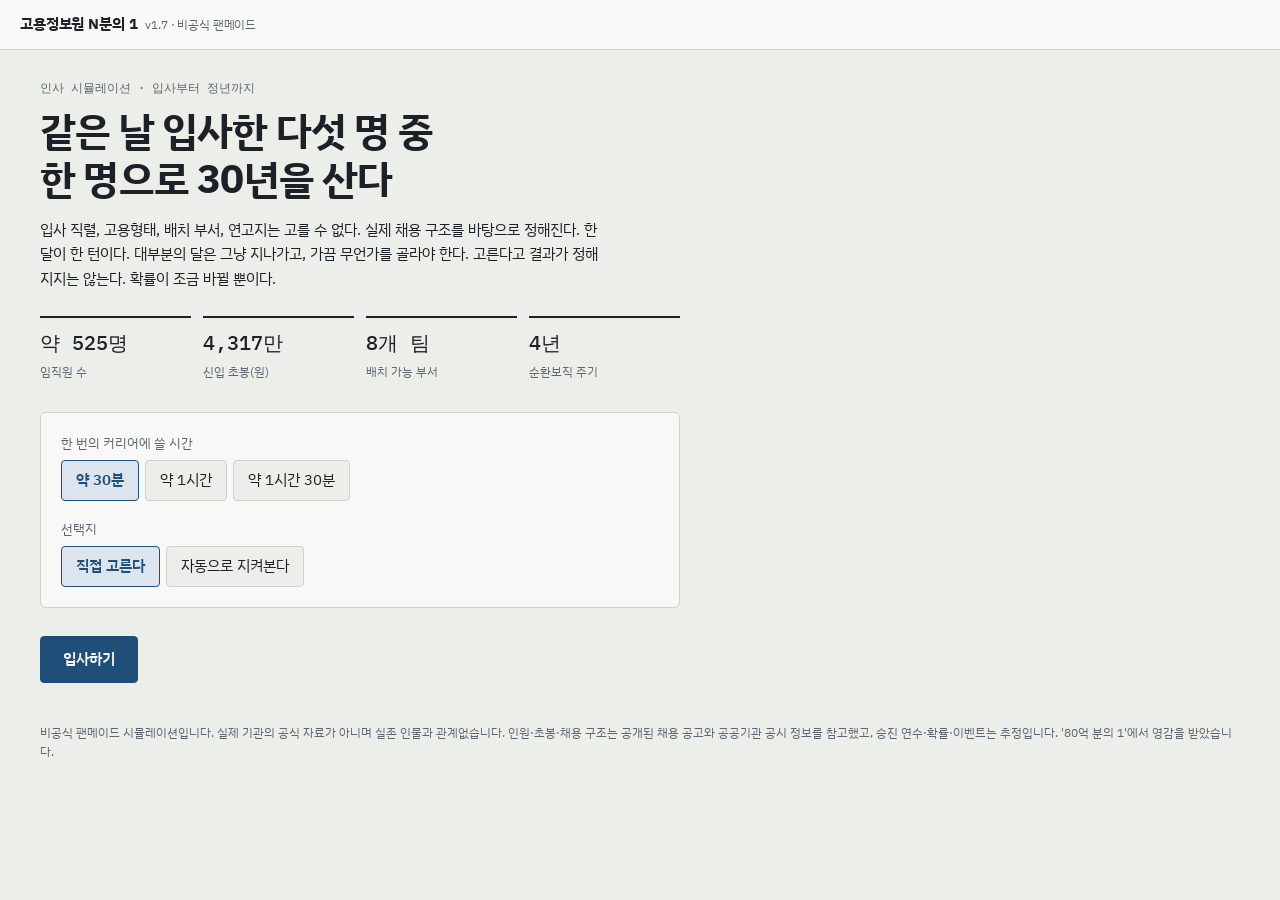
==== commit c7de3aa5: "feat: 지출 현실화와 돈이 걸린 선택 이벤트 추가 - 누진 세금, 생활 수준 상승, 자녀 나이별 양육비 - 차 유지비·교체, 경조사·의료·부양비, 보유세 - 학원·과외·대학 결" ====
--- a/index.html
+++ b/index.html
@@ -98,11 +98,6 @@
 .stat .v{font-family:var(--font-mono);font-size:12px;text-align:right}
 .money{display:flex;justify-content:space-between;font-size:13px;padding:8px 0;border-top:1px solid var(--line);border-bottom:1px solid var(--line)}
 .money b{font-family:var(--font-mono);font-weight:500}
-.assets{border-top:1px solid var(--line);border-bottom:1px solid var(--line);padding:6px 0;font-size:13px}
-.assets .r{display:flex;justify-content:space-between;padding:2px 0}
-.assets .r b{font-family:var(--font-mono);font-weight:500}
-.assets .r.sub{color:var(--muted)}
-.assets .r.tot{border-top:1px dashed var(--line);margin-top:4px;padding-top:6px}
 .focus{margin-top:14px}
 .focus .seg button{padding:5px 10px;font-size:13px}
 .focus .hint{font-size:12px;color:var(--muted);margin-top:6px;min-height:2.6em}
@@ -205,7 +200,7 @@
 </head>
 <body>
 <header class="bar">
-  <div class="brand">고용정보원 N분의 1<small>v1.7.1 · 비공식 팬메이드</small></div>
+  <div class="brand">고용정보원 N분의 1<small>v1.7 · 비공식 팬메이드</small></div>
   <div class="date" id="barDate"></div>
   <div class="spacer"></div>
   <div class="ctrl" id="gameCtrl" hidden>
@@ -270,7 +265,8 @@
     <dl class="kv" id="pKv"></dl>
     <div class="stat-head"><h3>스탯</h3><button type="button" class="qbtn" id="btnHelp" aria-label="스탯 설명 보기">?</button></div>
     <div class="stats" id="pStats"></div>
-    <div class="assets" id="pAssets"></div>
+    <div class="money"><span>통장</span><b id="pMoney"></b></div>
+    <div class="money" style="border-top:0"><span>순자산</span><b id="pNet"></b></div>
     <div class="money" style="border-top:0"><span>연봉</span><b id="pSalary"></b></div>
     <div class="focus">
       <h3 style="margin-top:12px">요즘 집중하는 것</h3>
@@ -489,7 +485,7 @@
   '필기 합격|면접을 본다':{d:'합격하면 게임 종료 (이직 엔딩) · 떨어지면 멘탈↓',p:()=>0.35+S.sk/300},
   '동기 추천|지원한다':{d:'합격하면 게임 종료 (이직 엔딩) · 떨어지면 멘탈↓',p:()=>0.45+S.sk/400},
   '원장 공모|지원한다':{d:'임명되면 원장(임기 3년) · 떨어지면 멘탈↓',p:()=>0.06+S.rp/600},
-  '출산|육아휴직 1년':{d:'멘탈↑ 아이 친밀도↑ 평판 조금↓ · 1년간 월 150만원'},
+  '출산|육아휴직 1년':{d:'멘탈↑ 평판 조금↓ · 1년간 월 150만원'},
   '출산|육아휴직 3개월':{d:'멘탈↑ · 3개월간 월 150만원'},
   '출산|휴직하지 않는다':{d:'멘탈↓ 평판 조금↑'},
   '번아웃|병가를 낸다(3개월)':{d:'멘탈 회복 평판 조금↓ · 3개월 쉼'},
@@ -506,11 +502,11 @@
   '부모님 집|형편이 안 된다고 한다':{d:'멘탈↓'},
   '형제의 사업|투자한다':{d:'−3,000만원 · 잘되면 6,000만원으로 돌려받음',p:()=>0.3},
   '형제의 사업|거절한다':{d:'멘탈 조금↓'},
-  '학원|보낸다':{d:'매달 −30만원 아이 친밀도↑ · 대학 결과에 도움'},
-  '학원|안 보낸다':{d:'멘탈 조금↓ 아이 친밀도↓'},
+  '학원|보낸다':{d:'매달 −30만원 · 대학 결과에 도움'},
+  '학원|안 보낸다':{d:'멘탈 조금↓'},
   '과외|과외를 시킨다':{d:'매달 −90만원 · 대학 결과에 크게 도움'},
   '과외|학원만 보낸다':{d:'매달 −30만원 · 대학 결과에 도움'},
-  '과외|안 시킨다':{d:'멘탈↓ 아이 친밀도↓'},
+  '과외|안 시킨다':{d:'멘탈↓'},
   '자녀 결혼|1억을 보태준다':{d:'−1억원 멘탈↑'},
   '자녀 결혼|5,000만 원을 보태준다':{d:'−5,000만원 멘탈↑'},
   '자녀 결혼|마음만 전한다':{d:'멘탈 조금↓'},
@@ -582,22 +578,20 @@
 /* ---------- 연애·가족 ---------- */
 const pw=()=>S.married?(S.gender==='남'?'아내':'남편'):(S.gender==='남'?'여자친구':'남자친구');
 const pwJ=(a,b)=>pw()+J(pw(),a,b);
-function startDating(){S.dating=true;S.datingSince=S.mi;S.pfr=50;S.pPref=wpick([{w:25,v:'big'},{w:40,v:'mid'},{w:25,v:'small'},{w:10,v:'none'}]).v;}
-const PF=d=>{if(S.dating||S.married)S.pfr=clamp((S.pfr??50)+d,0,100);};
+function startDating(){S.dating=true;S.datingSince=S.mi;}
 const recentDate=()=>S.lastDate!==undefined&&S.mi-S.lastDate<=3;
 const LOVE=[
-  {w:()=>(S.focus==='work'||S.hp<40)?3:0.3,f:()=>{E({mn:-2});PF(-5);S.sulkMi=S.mi;return `야근이 잦아 ${pwJ('이','가')} 서운해했다.`;}},
-  {w:()=>{const m=ym(S.mi).m;return (m===6||m===7)&&S.type!=='temp'?3:0;},f:()=>{E({mn:3,money:-10});PF(3);return `성과급으로 ${pw()}에게 맛있는 걸 사줬더니 좋아했다.`;}},
-  {w:()=>S.dating&&!S.moved&&(S.home==='far'||S.home==='metro')?1.5:0,f:()=>{E({hp:-1});PF(-1);return '주말마다 KTX를 탄다. 장거리 연애가 이어지고 있다.';}},
-  {w:()=>{const base=S.married&&S.marriedAt!==undefined?S.marriedAt:(S.datingSince||0);return S.mi-base>=12&&S.annY!==ym(S.mi).y?1:0;},good:1,f:()=>{const n=Math.floor((S.mi-(S.married&&S.marriedAt!==undefined?S.marriedAt:S.datingSince||0))/12);S.annY=ym(S.mi).y;E({mn:2,money:-5});PF(3);return `${S.married?'결혼':'만난 지'} ${n}주년이었다. 작은 꽃다발을 샀다.`;}},
-  {w:()=>1,f:()=>{E({mn:-1});PF(-2);return pick(['사소한 일로 다퉜다. 이틀 뒤 먼저 연락했다.','약속 시간을 두고 다퉜다. 저녁을 사며 화해했다.']);}},
-  {w:()=>S.dating&&!S.metParents?1:0,good:1,f:()=>{S.metParents=true;PF(3);return `${pw()}의 부모님께 처음 인사를 드렸다. 과일 바구니를 들고 갔다.`;}},
-  {w:()=>1,good:1,f:()=>{E({mn:2});PF(2);return '다음 연휴에 같이 갈 여행지를 정했다.';}},
-  {w:()=>S.married?1:0,good:1,f:()=>{E({mn:2});PF(3);return `${pw()}의 생일이었다. ${pick(['미역국을 끓였다.','케이크를 예약해 뒀다.'])}`;}},
-  {w:()=>S.married&&S.kids>0?1.2:0,f:()=>{E({mn:-2});PF(-3);return '육아 분담 문제로 다퉜다. 주말 오전은 내가 맡기로 했다.';}},
+  {w:()=>(S.focus==='work'||S.hp<40)?3:0.3,f:()=>{E({mn:-2});S.sulkMi=S.mi;return `야근이 잦아 ${pwJ('이','가')} 서운해했다.`;}},
+  {w:()=>{const m=ym(S.mi).m;return (m===6||m===7)&&S.type!=='temp'?3:0;},f:()=>{E({mn:3,money:-10});return `성과급으로 ${pw()}에게 맛있는 걸 사줬더니 좋아했다.`;}},
+  {w:()=>S.dating&&!S.moved&&(S.home==='far'||S.home==='metro')?1.5:0,f:()=>{E({hp:-1});return '주말마다 KTX를 탄다. 장거리 연애가 이어지고 있다.';}},
+  {w:()=>{const base=S.married&&S.marriedAt!==undefined?S.marriedAt:(S.datingSince||0);return S.mi-base>=12&&S.annY!==ym(S.mi).y?1:0;},good:1,f:()=>{const n=Math.floor((S.mi-(S.married&&S.marriedAt!==undefined?S.marriedAt:S.datingSince||0))/12);S.annY=ym(S.mi).y;E({mn:2,money:-5});return `${S.married?'결혼':'만난 지'} ${n}주년이었다. 작은 꽃다발을 샀다.`;}},
+  {w:()=>1,f:()=>{E({mn:-1});return pick(['사소한 일로 다퉜다. 이틀 뒤 먼저 연락했다.','약속 시간을 두고 다퉜다. 저녁을 사며 화해했다.']);}},
+  {w:()=>S.dating&&!S.metParents?1:0,good:1,f:()=>{S.metParents=true;return `${pw()}의 부모님께 처음 인사를 드렸다. 과일 바구니를 들고 갔다.`;}},
+  {w:()=>1,good:1,f:()=>{E({mn:2});return '다음 연휴에 같이 갈 여행지를 정했다.';}},
+  {w:()=>S.married?1:0,good:1,f:()=>{E({mn:2});return `${pw()}의 생일이었다. ${pick(['미역국을 끓였다.','케이크를 예약해 뒀다.'])}`;}},
+  {w:()=>S.married&&S.kids>0?1.2:0,f:()=>{E({mn:-2});return '육아 분담 문제로 다퉜다. 주말 오전은 내가 맡기로 했다.';}},
   {w:()=>S.married?1:0,f:()=>'주말에 같이 장을 봤다. 카트가 금방 찼다.'},
-  {w:()=>S.married&&(S.pfr??50)<30?3:0,f:()=>{E({mn:-3});PF(-2);return pick(['저녁 식탁에서 말이 없었다.','같은 문제로 또 다퉜다. 이번엔 먼저 연락하지 않았다.','주말 내내 각자 방에 있었다.']);}},
-  {w:()=>S.mn<35?2:0,good:1,f:()=>{E({mn:4});PF(2);return `회사 일로 힘들어하자 ${pwJ('이','가')} 조용히 이야기를 들어줬다.`;}},
+  {w:()=>S.mn<35?2:0,good:1,f:()=>{E({mn:4});return `회사 일로 힘들어하자 ${pwJ('이','가')} 조용히 이야기를 들어줬다.`;}},
 ];
 function loveLog(){
   const boost=recentDate()||S.focus==='rel'?1.6:1;
@@ -704,7 +698,7 @@
   {k:'parents',name:'부모님 용돈',cost:50,cd:3,run:()=>{E({mn:4});return '부모님께 용돈을 보냈다. 저녁에 전화가 왔다.';}},
   {k:'cert',name:'학원·자격증',cost:80,cd:6,run:()=>{E({sk:5});S.selfdev+=2;const c=pick(CERTS[S.track]);if(chance(0.3)){S.certPay=(S.certPay||0)+5;return `학원에 등록해 ${c} 시험을 준비했다. 합격했다. 다음 달부터 자격 수당이 나온다.`;}return `학원에 등록해 ${c} 시험을 준비했다. 이번 시험은 떨어졌다.`;}},
   {k:'car',name:'차 사기',cost:2500,once:true,when:()=>!S.car,why:'이미 차가 있다',run:()=>{S.car=true;S.carMi=S.mi;return S.home==='near'?'중고 SUV를 샀다. 주말에 갈 수 있는 곳이 늘었다.':'중고 SUV를 샀다. 출퇴근이 한결 수월해졌다.';}},
-  {k:'wedding',name:'결혼 준비',cost:50,when:()=>S.dating&&!S.married&&!S.weddingAt,why:'연애 중일 때만',run:()=>{S.weddingAt=S.mi+randint(3,6);PF(5);return '양가 상견례를 했다. 결혼 날짜를 잡았다.';}},
+  {k:'wedding',name:'결혼 준비',cost:2500,once:true,when:()=>S.dating&&!S.married&&!S.weddingAt,why:'연애 중일 때만',run:()=>{S.weddingAt=S.mi+randint(3,6);return '결혼 준비를 시작했다. 예식장 계약서에 서명했다.';}},
   {k:'intro',name:'소개 받기',cost:10,cd:3,when:()=>!S.married&&!S.dating,why:'솔로일 때만',run:()=>{
     const fr=cohort.filter(p=>!p.ended&&p.fr>=60).sort((x,z)=>z.fr-x.fr)[0];
     const who=fr?`동기 ${fr.name}${J(fr.name,'이','가')}`:pick(['고향 친구가','대학 선배가','팀 선배가']);
@@ -713,13 +707,12 @@
   {k:'app',name:'소개팅 앱',cost:5,cd:2,when:()=>!S.married&&!S.dating,why:'솔로일 때만',run:()=>{
     if(chance(0.15+(S.sc-50)/500)){startDating();E({mn:5});return '소개팅 앱에서 대화가 잘 통하는 사람을 만났다. 세 번째 만남부터 주말이 기다려졌다.';}
     return pick(['소개팅 앱을 깔았다. 약속 당일 상대가 나오지 않았다.','소개팅 앱으로 한 번 만났다. 사진과 분위기가 많이 달랐다.','소개팅 앱을 한 달 썼다. 대화는 많았고 만남은 없었다.']);}},
-  {k:'date',name:'데이트',cost:10,cd:2,when:()=>S.dating,why:'연애 중일 때만',run:()=>{E({mn:5});PF(8);S.lastDate=S.mi;return pick([`${pw()}와 영화를 보고 저녁을 먹었다.`,`${pw()}와 청주에 새로 생긴 카페에 갔다.`,`${pw()}와 하루 종일 걸었다. 만 보를 넘겼다.`]);}},
+  {k:'date',name:'데이트',cost:10,cd:2,when:()=>S.dating,why:'연애 중일 때만',run:()=>{E({mn:5});S.lastDate=S.mi;return pick([`${pw()}와 영화를 보고 저녁을 먹었다.`,`${pw()}와 청주에 새로 생긴 카페에 갔다.`,`${pw()}와 하루 종일 걸었다. 만 보를 넘겼다.`]);}},
   {k:'house_s',name:'작은 집 사기',cost:8000,when:()=>!S.house,why:'이미 집이 있다',pickLoc:true,run:loc=>{buyHouse('small',loc);return `${loc==='hq'?'혁신도시':S.homeName}에 2억짜리 작은 집을 샀다. 대출은 20년이다. 월세를 더 내지 않아도 된다.`;}},
   {k:'house_b',name:'큰 집 사기',cost:20000,costFn:()=>S.house==='small'?Math.round(20000-(S.houseVal-S.houseLoan)):20000,when:()=>S.house!=='big',why:'이미 큰 집',pickLoc:true,run:loc=>{
     let t='';
     if(S.house==='small'){const d=Math.round(S.houseVal-20000);t=`살던 작은 집을 ${fmtMoney(S.houseVal)}원에 팔았다. 산 값보다 ${d>=0?fmtMoney(d)+'원 올랐다':fmtMoney(-d)+'원 내렸다'}. `;}
     buyHouse('big',loc);return t+`${loc==='hq'?'혁신도시':S.homeName}에 5억짜리 큰 집을 샀다. 대출은 20년이다.`+(S.married||S.kids?' 아이 방이 생겼다.':'');}},
-  {k:'family',name:'가족과 시간',cost:20,cd:2,when:()=>S.married||S.kids>0,why:'가족이 있을 때만',run:()=>{(S.kidsList||[]).forEach(k=>k.fr=clamp((k.fr??60)+8,0,100));PF(4);E({mn:3});return S.kids?pick(['주말에 아이들과 동물원에 갔다.','가족끼리 캠핑을 다녀왔다. 텐트 치는 데 한 시간 걸렸다.','아이와 하루 종일 레고를 만들었다.','온 가족이 영화관에 갔다. 팝콘이 금방 동났다.']):pick([`${pw()}와 근교로 드라이브를 다녀왔다.`,`${pw()}와 집에서 같이 요리를 했다.`]);}},
   {k:'pet',name:'반려동물 입양',cost:100,once:true,when:()=>!S.pet,why:'이미 키우는 중',run:()=>{S.pet=pick(['고양이','강아지']);S.petName=pick(['보리','콩이','두부','라떼','호두','모카']);return `${S.pet}를 입양했다. 이름은 ${S.petName}로 지었다. 매달 15만 원이 더 든다.`;}},
 ];
 function buyHouse(size,loc){
@@ -983,10 +976,6 @@
   X('늘 사던 걸로 한다',()=>'아무도 의견이 없었다.')]},
 {id:'pet_sick',cool:24,when:()=>!!S.pet,text:()=>`${S.petName}가 장염으로 동물병원에 다녀왔다.`,auto:()=>E({money:-60,mn:-2})},
 {id:'pet_day',cool:12,when:()=>!!S.pet,text:()=>`퇴근하자 ${S.petName}가 현관에서 기다리고 있었다.`,auto:()=>E({mn:3})},
-// v1.7.1 퇴사한 동기
-{id:'expeer_call',manual:true,w:0.8,cool:18,when:()=>cohort.some(p=>p.ended&&p.now&&p.ended.kind!=='사망'),title:'옛 동기',text:()=>{const p=pick(cohort.filter(p=>p.ended&&p.now&&p.ended.kind!=='사망'));S.exPeer=p;return `퇴사한 동기 ${p.name}에게서 연락이 왔다. 요즘은 ${p.now}라며 저녁 한번 먹자고 한다.`;},choices:[
-  X('만난다',()=>{const p=S.exPeer;E({money:-5,sc:1});p.fr=Math.min(100,p.fr+10);if(/공사|공단|공기업|재직|전환/.test(p.now)&&chance(0.4)){S.selfdev+=3;return `${p.name}${J(p.name,'과','와')} 늦게까지 이야기했다. 그쪽 채용 이야기를 자세히 들었다.`;}return `${p.name}${J(p.name,'과','와')} 늦게까지 이야기했다. ${pick(['입사 첫해 이야기를 하며 웃었다.','서로 많이 변했다고 했다.','다음엔 다른 동기들도 부르자고 했다.'])}`;},'−5만원 친밀도↑ 사교 조금↑ · 가끔 채용 정보'),
-  X('바쁘다고 한다',()=>{S.exPeer.fr=Math.max(0,S.exPeer.fr-8);return '다음에 보자고 했다.';},'친밀도↓')]},
 // v1.7 돈 선택
 {id:'friend_loan',manual:true,w:0.5,cool:60,title:'돈 부탁',text:'고향 친구가 1,000만 원만 빌려달라고 한다. 가게 사정이 어렵다고 한다.',choices:[
   X('빌려준다',()=>{E({money:-1000});const ok=chance(0.6);S.loans.push({at:S.mi+randint(12,24),amt:ok?1000:0,who:'고향 친구'});return '계좌로 보냈다. 차용증은 쓰지 않았다.';}),
@@ -1002,12 +991,12 @@
   X('투자한다',()=>{E({money:-3000});S.loans.push({at:S.mi+randint(24,36),amt:chance(0.3)?6000:0,who:'동생',biz:true});return '사업자등록증 사본을 받았다.';}),
   X('거절한다',()=>(E({mn:-1}),'명절에 그 이야기는 꺼내지 않았다.'))]},
 {id:'kid_academy',manual:true,w:3,cool:12,when:()=>(S.kidsList||[]).some(k=>{const a=kidAge(k);return a>=7&&a<=14&&!k.acAsk;}),title:'학원',text:()=>{const i=S.kidsList.findIndex(k=>{const a=kidAge(k);return a>=7&&a<=14&&!k.acAsk;});S.kidPick=i;S.kidsList[i].acAsk=true;return `${S.kids>1?ORD[i]:'아이'}가 친구들이 다니는 ${pick(['영어','수학','코딩'])} 학원에 다니고 싶어한다.`;},choices:[
-  X('보낸다',()=>{const k=S.kidsList[S.kidPick];k.academy=true;k.fr=clamp(k.fr+5,0,100);E({mn:1});return '등록했다. 차량 운행 시간이 퇴근 시간과 겹쳤다.';}),
-  X('안 보낸다',()=>{const k=S.kidsList[S.kidPick];k.fr=clamp(k.fr-6,0,100);E({mn:-1});return '집에서 같이 문제집을 풀기로 했다. 아이는 입을 내밀었다.';})]},
+  X('보낸다',()=>{S.kidsList[S.kidPick].academy=true;E({mn:1});return '등록했다. 차량 운행 시간이 퇴근 시간과 겹쳤다.';}),
+  X('안 보낸다',()=>(E({mn:-1}),'집에서 같이 문제집을 풀기로 했다.'))]},
 {id:'kid_tutor',manual:true,w:3,cool:12,when:()=>(S.kidsList||[]).some(k=>{const a=kidAge(k);return a>=15&&a<=18&&!k.tuAsk;}),title:'과외',text:()=>{const i=S.kidsList.findIndex(k=>{const a=kidAge(k);return a>=15&&a<=18&&!k.tuAsk;});S.kidPick=i;S.kidsList[i].tuAsk=true;return `고등학생이 된 ${S.kids>1?ORD[i]:'아이'}가 수학 과외를 받고 싶다고 한다.`;},choices:[
-  X('과외를 시킨다',()=>{const k=S.kidsList[S.kidPick];k.tutor=true;k.academy=true;k.fr=clamp(k.fr+5,0,100);return '대학생 과외 선생님이 일주일에 두 번 온다.';}),
-  X('학원만 보낸다',()=>{const k=S.kidsList[S.kidPick];k.academy=true;k.fr=clamp(k.fr+2,0,100);return '학원 수업을 하나 더 늘렸다.';}),
-  X('안 시킨다',()=>{const k=S.kidsList[S.kidPick];k.fr=clamp(k.fr-6,0,100);E({mn:-2});return '인강 이용권을 끊어줬다.';})]},
+  X('과외를 시킨다',()=>{const k=S.kidsList[S.kidPick];k.tutor=true;k.academy=true;return '대학생 과외 선생님이 일주일에 두 번 온다.';}),
+  X('학원만 보낸다',()=>{S.kidsList[S.kidPick].academy=true;return '학원 수업을 하나 더 늘렸다.';}),
+  X('안 시킨다',()=>(E({mn:-2}),'인강 이용권을 끊어줬다.'))]},
 // 고위직
 {id:'x_assembly',when:()=>S.type==='reg'&&S.rank>=5,text:'국정감사에 배석했다. 질의는 받지 않았다. 대기 시간은 아홉 시간이었다.',auto:()=>E({hp:-3})},
 {id:'x_eval',when:()=>S.type==='reg'&&S.rank>=5,text:'경영평가 결과를 두고 책임 이야기가 나왔다. 회의록에 내 이름이 두 번 있었다.',auto:()=>E({mn:-4,rp:-2})},
@@ -1245,36 +1234,14 @@
   }
   // 가족
   if(!S.married&&!S.dating&&a<40&&chance(0.002+S.sc/25000)){startDating();addLog(pick(['주말 모임에서 만난 사람과 연락을 이어가게 됐다.','친구 결혼식에서 만난 사람과 다시 만나기로 했다.']));}
-  if(S.dating&&!S.married&&((S.weddingAt&&S.mi>=S.weddingAt)||(!S.weddingAt&&chance(0.006+(S.pfr??50)/5000+(recentDate()?0.006:0))))){
-    const best=cohort.filter(p=>p.ended?.kind!=='사망'&&p.fr>=60).sort((x,z)=>z.fr-x.fr)[0];
-    const W=[{k:'big',t:'성대하게',c:5000,g:1500,e:{mn:10,sc:3}},{k:'mid',t:'내 수준에 맞게',c:2500,g:1000,e:{mn:8}},{k:'small',t:'스몰웨딩',c:800,g:300,e:{mn:6}},{k:'none',t:'혼인신고만',c:0,g:0,e:{mn:3}}];
-    const pref=S.pPref||'mid',who=pw();
-    const ch=W.map(w=>X(w.t,()=>{
-      const cost=Math.max(0,w.c-(best&&w.c?300:0));E(Object.assign({money:w.g-cost},w.e));
-      S.married=true;S.dating=false;S.marriedAt=S.mi;S.weddingAt=null;PF(w.k===pref?8:-6);
-      const base=w.k==='big'?'호텔 예식장에서 식을 올렸다. 하객이 400명을 넘었다.':w.k==='mid'?'결혼했다. 팀에서 버스 한 대를 대절해 내려왔다.':w.k==='small'?'가족과 친한 친구들만 모시고 작게 식을 올렸다.':'식 없이 혼인신고만 했다. 저녁에 둘이서 케이크를 잘랐다.';
-      return base+(best&&w.c?` 사회는 동기 ${best.name}${J(best.name,'이','가')} 봤다.`:'')+(w.k===pref?` ${pw()}${J(pw(),'이','가')} 무척 좋아했다.`:` ${pw()}${J(pw(),'은','는')} 조금 아쉬워하는 눈치였다.`);
-    },(w.c?`−${fmtMoney(Math.max(0,w.c-(best?300:0)))}원 축의금 +${fmtMoney(w.g)}원`:'비용 없음')+' '+Object.entries(w.e).map(([k,v])=>STAT_NAMES[k]+(v>=8?'↑':' 조금↑')).join(' ')+(w.k===pref?` · ${who}${J(who,'이','가')} 원하는 규모`:'')));
-    await resolve('결혼식','결혼이 정해졌다. 식을 어떻게 올릴지 정해야 한다.',ch,true,'key');
-    if(S.ended)return;
-  }
-  if(S.dating||S.married){PF((S.focus==='work'?-0.3:0)+(S.focus==='rel'?0.4:0)+(!S.moved&&(S.home==='far'||S.home==='metro')&&S.dating?-0.2:0)-0.05);}
-  if(S.married&&(S.pfr??50)<15&&S.mi-(S.divAskMi??-99)>=24&&S.leave===0){
-    S.divAskMi=S.mi;const w=pw();
-    await resolve('위기',`${w}${J(w,'이','가')} 이대로는 힘들겠다고 말했다. 이혼 이야기가 나왔다.`,[
-      X('부부 상담을 받는다',()=>{E({money:-100,mn:2});PF(20);return '상담을 여덟 번 받았다. 대화가 조금씩 늘었다.';},'−100만원 친밀도↑'),
-      X('조금 더 지켜본다',()=>{PF(5);return '서로 말을 아꼈다.';},'친밀도 조금↑'),
-      X('이혼한다',()=>{const liq=S.money+S.stock+S.savBal;const cut=Math.max(0,liq)*0.4;S.money-=cut;S.married=false;S.dating=false;S.divorced=true;E({mn:-15});S.pfr=null;return `이혼했다. 재산을 나누고 ${S.kids?'양육비를 보내기로 했다. ':''}혼자 사는 집으로 짐을 옮겼다.`;},'멘탈↓↓ · 현금성 자산 40% 분할')],true,'key');
-    if(S.ended)return;
-  }
-  for(const [i,k] of (S.kidsList||[]).entries()){
-    k.fr=clamp((k.fr??60)+(S.focus==='work'?-0.15:0)+(S.focus==='rel'?0.2:0),0,100);
-    const ka=kidAge(k),nm=S.kids>1?ORD[i]:'아이';
-    if(ka>=13&&ka<=18&&k.fr<40&&chance(0.04)){E({mn:-3});k.fr=clamp(k.fr-2,0,100);addLog(pick([`${nm}${J(nm,'이','가')} 방문을 닫고 나오지 않는다. 대화가 줄었다.`,`${nm}${J(nm,'과','와')} 성적 이야기로 크게 다퉜다.`,`${nm}${J(nm,'이','가')} 저녁을 친구 집에서 먹고 온다고 했다.`]),{kind:'love',tag:'가족'});}
-    else if(ka>=3&&k.fr>=70&&chance(0.03)){E({mn:3});addLog(pick([`${nm}${J(nm,'이','가')} 학교에서 만든 카드를 건넸다.`,`${nm}${J(nm,'이','가')} 퇴근길에 마중을 나왔다.`,`${nm}${J(nm,'이','가')} 고민이 있다며 먼저 이야기를 꺼냈다.`]),{kind:'love',tag:'가족'});}
+  if(S.dating&&!S.married&&((S.weddingAt&&S.mi>=S.weddingAt)||(!S.weddingAt&&chance(0.012+(recentDate()?0.008:0))))){
+    const best=cohort.filter(p=>!p.ended&&p.fr>=60).sort((x,z)=>z.fr-x.fr)[0];
+    S.married=true;S.dating=false;S.marriedAt=S.mi;
+    E(S.weddingAt?{mn:8}:{mn:8,money:best?-2200:-2500});S.weddingAt=null;
+    addLog('결혼했다. 팀에서 버스 한 대를 대절해 내려왔다.'+(best?` 사회는 동기 ${best.name}${J(best.name,'이','가')} 봤다.`:' 축의금 정산은 두 달 뒤에 끝났다.'),{kind:'key'});
   }
   if(S.dating&&!S.married&&!S.weddingAt){
-    const q=Math.max(0.002,0.004+(50-(S.pfr??50))/2500+(S.sulkMi===S.mi?0.03:0)-(recentDate()?0.006:0)-(S.focus==='rel'?0.003:0));
+    const q=Math.max(0.002,0.01+(S.sulkMi===S.mi?0.03:0)-(recentDate()?0.006:0)-(S.focus==='rel'?0.003:0));
     if(chance(q)){const w=pw();S.dating=false;E({mn:-8});addLog(`${w}${J(w,'과','와')} 헤어졌다. `+pick(['서로 바쁜 시기가 길었다.','마지막 통화는 짧았다.','정리하는 데 한 계절이 걸렸다.']),{kind:'key'});}
   }
   if(!S.married&&!S.dating&&S.leave===0&&((a>=30&&!S.intro30)||(a>30&&m===1&&chance(0.3)))){
@@ -1298,9 +1265,9 @@
     if(ka>=26&&ka<=33&&!k.wedAsk&&chance(0.08)){
       k.wedAsk=true;
       await resolve('자녀 결혼',`${nm}${J(nm,'이','가')} 결혼하겠다고 한다. 신혼집 이야기가 나왔다.`,[
-        X('1억을 보태준다',()=>(E({money:-10000,mn:6+Math.round((k.fr-50)/5)}),'식장에서 오래 박수를 쳤다.')),
-        X('5,000만 원을 보태준다',()=>(E({money:-5000,mn:4+Math.round((k.fr-50)/5)}),'나머지는 둘이 마련하기로 했다.')),
-        X('마음만 전한다',()=>(E({mn:-2+Math.round((k.fr-50)/8)}),'축사를 길게 준비했다.'))],true,'key');
+        X('1억을 보태준다',()=>(E({money:-10000,mn:6}),'식장에서 오래 박수를 쳤다.')),
+        X('5,000만 원을 보태준다',()=>(E({money:-5000,mn:4}),'나머지는 둘이 마련하기로 했다.')),
+        X('마음만 전한다',()=>(E({mn:-2}),'축사를 길게 준비했다.'))],true,'key');
     }
   }
   for(const ln of (S.loans||[]).filter(l=>S.mi>=l.at)){
@@ -1324,10 +1291,10 @@
     if(S.ended)return;
   }
   if(S.married&&S.kids<3&&a<43&&S.leave===0&&chance(S.kids===0?0.025:0.012)){
-    S.kids++;S.kidsList=S.kidsList||[];S.kidsList.push({born:S.mi,fr:60});
+    S.kids++;S.kidsList=S.kidsList||[];S.kidsList.push({born:S.mi});
     const t=S.kids===1?'아이가 태어났다.':`${S.kids}째가 태어났다.`;
-    const ch=[X('육아휴직 1년',()=>{S.leave=12;S.leaveType='parental';E({mn:6,rp:-2});S.kidsList[S.kidsList.length-1].fr+=15;PF(5);return '휴직 신청서는 하루 만에 결재됐다.';}),
-      X('육아휴직 3개월',()=>{S.leave=3;S.leaveType='parental';E({mn:3});S.kidsList[S.kidsList.length-1].fr+=6;PF(2);return '석 달 뒤 복귀하기로 했다.';}),
+    const ch=[X('육아휴직 1년',()=>{S.leave=12;S.leaveType='parental';E({mn:6,rp:-2});return '휴직 신청서는 하루 만에 결재됐다.';}),
+      X('육아휴직 3개월',()=>{S.leave=3;S.leaveType='parental';E({mn:3});return '석 달 뒤 복귀하기로 했다.';}),
       X('휴직하지 않는다',()=>(E({mn:-3,rp:1}),'출산휴가만 썼다.'))];
     const i=await ask('출산',t,ch);addLog(t,{pick:ch[i].t,res:ch[i].f(),kind:'key'});
   }
@@ -1385,35 +1352,9 @@
 
 /* ---------- 동기 ---------- */
 function peerNote(p,text,silent){if(!silent)addLog(text,{kind:'peer',tag:'동기 '+p.name});}
-const AFTER={
-  '공기업 공채 준비 중':()=>chance(0.5)?{t:pick(['한국전력공사','국민건강보험공단','근로복지공단','한국토지주택공사','한국수자원공사'])+' 합격, 재직 중',end:1}:{t:pick(['중견기업 취업','다시 공채 준비 중']),end:0},
-  '다시 공채 준비 중':()=>chance(0.5)?{t:pick(['한국가스공사','국민연금공단','한국도로공사'])+' 합격, 재직 중',end:1}:{t:'중견기업 취업',end:1},
-  '다른 공공기관 계약직':()=>chance(0.4)?{t:'그 기관에서 정규직 전환',end:1}:{t:'또 다른 기관 계약직',end:0},
-  '또 다른 기관 계약직':()=>({t:pick(['민간 기업 취업','공기업 공채 준비 중']),end:0}),
-  '민간 IT기업 신입':()=>({t:pick(['대리로 승진','스타트업으로 이직','대기업 경력직으로 이직']),end:1}),
-  '대학원 진학':()=>({t:pick(['석사 졸업 후 연구소 입사','박사 과정 진학']),end:1}),
-  '대학원 재학 중':()=>({t:pick(['석사 졸업 후 연구소 입사','졸업 후 대학 강사']),end:1}),
-  '고향에서 쉬는 중':()=>({t:pick(['고향 근처 회사 취업','부모님 가게를 물려받음','공기업 공채 준비 중']),end:0}),
-  '창업 준비 중':()=>({t:'가게를 열었다',end:0}),
-  '가게를 열었다':()=>chance(0.5)?{t:'가게가 자리를 잡았다',end:1}:{t:'폐업 후 재취업',end:1},
-  '중견기업 취업':()=>({t:'과장으로 승진',end:1}),
-  '민간 기업 취업':()=>({t:'팀장으로 승진',end:1}),
-  '고향 근처 회사 취업':()=>({t:'결혼하고 고향에 정착',end:1}),
-};
-function peerEnd(p,mi,kind,text){
-  p.ended={kind,text,mi,age:ageOf(p,mi),title:rankTitle(p)};
-  const r=text||'';
-  p.now=kind==='계약 만료'?pick(['공기업 공채 준비 중','다른 공공기관 계약직','민간 IT기업 신입','대학원 진학','고향에서 쉬는 중']):
-    kind==='퇴사'?(r.includes('다른 공기업')?'다른 공기업 재직 중':r.includes('민간')?'민간 기업 재직 중':r.includes('고향')?'고향 근처 기관 재직 중':r.includes('창업')?'창업 준비 중':r.includes('대학원')?'대학원 재학 중':null):
-    kind==='정년퇴직'?'은퇴 후 쉬는 중':null;
-  p.nowNext=AFTER[p.now]?mi+randint(12,36):null;
-}
+function peerEnd(p,mi,kind,text){p.ended={kind,text,mi,age:ageOf(p,mi),title:rankTitle(p)};}
 function peerTick(p,mi,silent){
-  if(p.ended){
-    p.fr=Math.max(0,p.fr-0.08);
-    if(p.nowNext&&mi>=p.nowNext&&AFTER[p.now]){const n=AFTER[p.now]();p.now=n.t;p.nowNext=!n.end&&AFTER[p.now]?mi+randint(12,36):null;peerNote(p,`근황: ${p.now}.`,silent);}
-    return;
-  }
+  if(p.ended)return;
   const a=ageOf(p,mi),{y,m}=ym(mi);
   p.fr=Math.max(0,p.fr-0.15);
   p.sk=clamp(p.sk+0.35*(1-p.sk/110)+randn()*0.5,0,100);
@@ -1452,30 +1393,26 @@
     ['직급',rankTitle(S)],['부서',deptLabel(S)+(S.track==='admin'&&S.task?` · ${S.task}`:'')],
     ['근속',tenureStr(S.mi)],['거주',S.moved&&S.home!=='near'?'혁신도시 (연고 '+S.homeName+')':S.homeName],
     ['연차',`${S.days}일 남음`],
-    ['가족',S.married?`기혼 (${pw()} · 친밀도 ${Math.round(S.pfr??50)})`:S.dating?`연애 중 (${pw()} · 친밀도 ${Math.round(S.pfr??50)})`:S.divorced?'이혼':'미혼'],
+    ['가족',S.married?('기혼'+(S.kids?` · 자녀 ${S.kids}`:'')):S.dating?`연애 중 (${pw()})`:'미혼'],
   ];
   if(S.type==='temp')kv.splice(3,0,['계약',`${tenureStr(Math.max(0,S.contractEnd-S.mi))} 남음`]);
-  if(S.kids)kv.push(['자녀',S.kidsList.map((k,i)=>`${S.kids>1?ORD[i]:'아이'} ${kidAge(k)}세 · 친밀도 ${Math.round(k.fr??60)}`).join('<br>')]);
   if(S.club)kv.push(['동호회',S.club]);
   if(S.pet)kv.push(['반려',`${S.pet} ${S.petName}`]);
   if(S.car)kv.push(['차','있음']);
-
+  const as=[];if(S.stock>0)as.push(`주식 ${fmtMoney(S.stock)}`);if(S.savBal>0)as.push(`적금 ${fmtMoney(S.savBal)}`);if(S.reit>0)as.push(`리츠 ${fmtMoney(S.reit)}`);if(S.ofs)as.push('오피스텔 1채');if(as.length)kv.push(['자산',as.join(' · ')]);
   if(S.house)kv.push(['집',`${S.house==='big'?'큰 집':'작은 집'} · ${S.houseLoc==='hq'?'혁신도시':S.homeName}`]);
   if(S.leave>0)kv.push(['상태',(S.leaveType==='parental'?'육아휴직':'병가')+` · ${S.leave}개월 남음`]);
   $('#pKv').innerHTML=kv.map(([k,v])=>`<dt>${k}</dt><dd>${v}</dd>`).join('');
   $('#pStats').innerHTML=['sk','rp','sc','hp','mn'].map(k=>{const v=Math.round(S[k]);return `<div class="stat"><span>${STAT_NAMES[k]}</span><div class="track"><div class="fill${v<25?' low':''}" style="width:${v}%"></div></div><span class="v">${v}</span></div>`;}).join('');
-  const ar=[['통장',S.money]];
-  if(S.stock>0)ar.push(['주식',S.stock]);if(S.savBal>0)ar.push(['적금',S.savBal]);if(S.reit>0)ar.push(['리츠',S.reit]);
-  if(S.ofs)ar.push(['오피스텔 (시세−대출)',S.ofs.value-S.ofs.loan]);
-  if(S.house)ar.push([`${S.house==='big'?'큰 집':'작은 집'} (시세−대출)`,S.houseVal-S.houseLoan]);
-  $('#pAssets').innerHTML=ar.map(([k,v],i)=>`<div class="r${i?' sub':''}"><span>${k}</span><b>${fmtMoney(v)}</b></div>`).join('')+`<div class="r tot"><span>순자산</span><b>${fmtMoney(netWorth())}원</b></div>`;
+  $('#pMoney').textContent=fmtMoney(S.money)+'원';
+  $('#pNet').textContent=fmtMoney(netWorth())+'원';
   $('#pSalary').textContent=fmtMoney(salary(S,S.mi))+'원';
   const {y,m}=ym(S.mi);
   $('#barDate').textContent=`${y}.${String(m).padStart(2,'0')} · 근속 ${tenureStr(S.mi)}`;
 }
 function renderCohort(){
   $('#cohortList').innerHTML=cohort.map((p,i)=>{
-    const st=p.ended?`${p.ended.kind} · ${ym(p.ended.mi).y}`+(p.now?`<br>지금은 ${p.now}`:''):'재직 중';
+    const st=p.ended?`${p.ended.kind} · ${ym(p.ended.mi).y}`:'재직 중';
     const fr=Math.round(p.fr);
     return `<button type="button" class="peer-card${p.ended?' out':''}" data-i="${i}" ${p.ended?'disabled':''}><b>${p.name}</b> <span class="meta">${ageOf(p,p.ended?p.ended.mi:S.mi)}세</span><div class="meta">${p.ended?p.ended.title:rankTitle(p)+' · '+deptLabel(p)}</div><div class="st">${st}</div><div class="fr"><span>친밀도 ${fr}</span><div class="track"><div class="fill" style="width:${fr}%"></div></div></div></button>`;
   }).join('');
@@ -1522,8 +1459,7 @@
   finishPeers();render();
   const e=S.ended,{y,m}=ym(e.mi),j=ym(0);
   addLog(e.text,{kind:'key'});
-  const kd=(S.kidsList||[]).map((k,i)=>`${S.kids>1?ORD[i]:'아이'}${J(S.kids>1?ORD[i]:'아이','과','와')} ${k.fr>=65?'사이가 좋다':k.fr>=40?'평범하다':'서먹하다'}`).join(', ');
-  const fam=(S.married?`기혼 (${pw()}${J(pw(),'과','와')} ${S.pfr>=60?'사이가 좋다':S.pfr>=35?'무난하다':'서먹하다'})`:S.divorced?'이혼':'미혼')+(kd?` · ${kd}`:'');
+  const fam=S.married?('기혼'+(S.kids?`, 자녀 ${S.kids}명`:'')):'미혼';
   const rows=[
     ['입사',`${j.y}.${String(j.m).padStart(2,'0')} · ${ageOf(S,0)}세 · ${S.typeName}`],
     ['퇴직',`${y}.${String(m).padStart(2,'0')} · ${age()}세`],
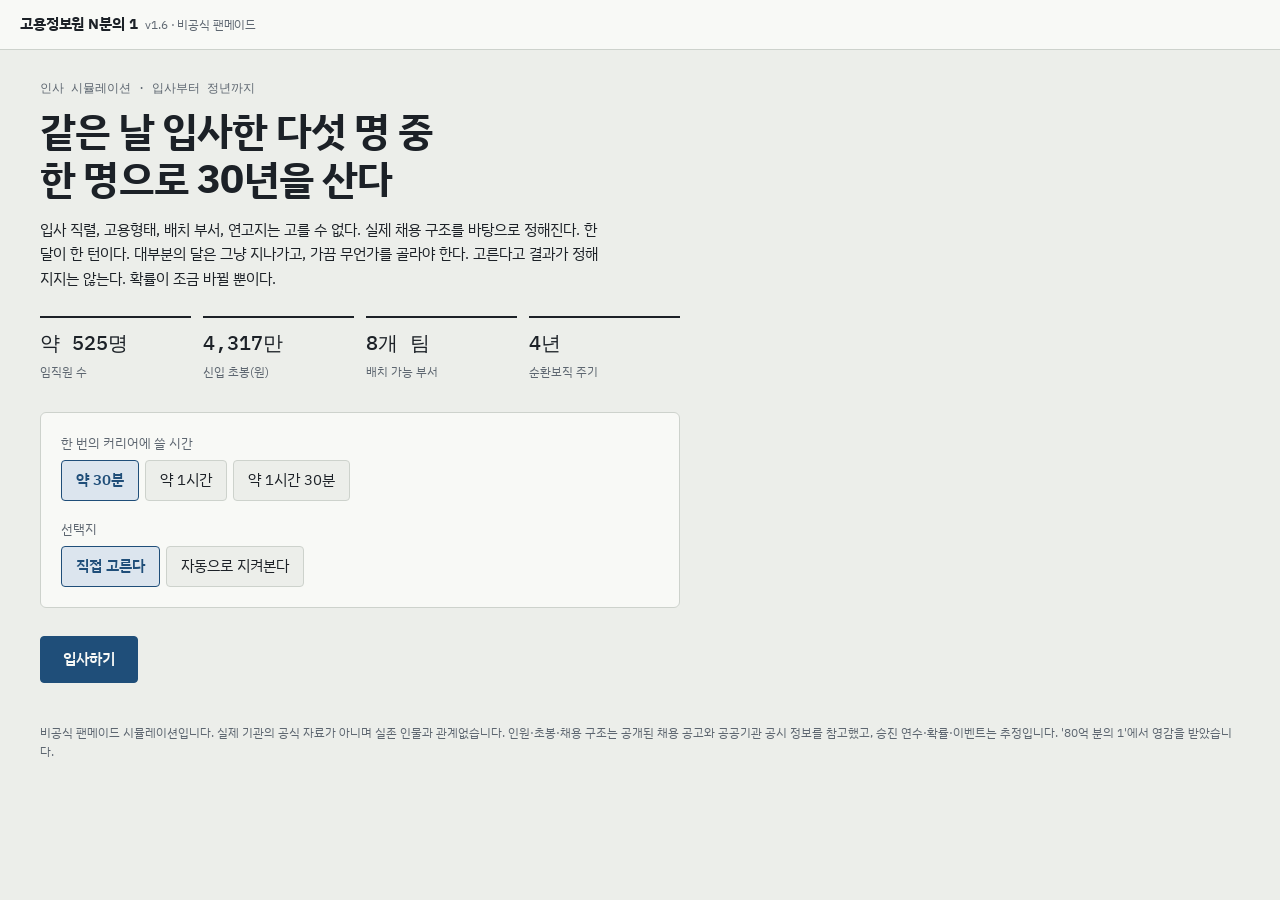
==== commit 8d20c8db: "feat: 자산 관리와 시장 이벤트 추가 - 동호회별 효과 차별화 - 예금·적금·주식·리츠·오피스텔, 집 시세 자동 반영 - 자산 관리 창, 순자산 표시 - 금리 인상·인하, 증시" ====
--- a/index.html
+++ b/index.html
@@ -81,9 +81,7 @@
 .seal{position:absolute;right:28px;bottom:84px;width:74px;height:74px;border:2.5px solid var(--stamp);border-radius:50%;color:var(--stamp);display:grid;place-items:center;font-size:12px;font-weight:700;text-align:center;line-height:1.25;transform:rotate(-12deg);opacity:.85}
 
 /* 게임 */
-.game{display:grid;grid-template-columns:280px minmax(0,1fr) 290px;gap:20px;align-items:start}
-.rightcol{display:grid;gap:16px}
-.actions-panel h3{margin:0 0 4px;font-size:13px;color:var(--muted);font-weight:500;letter-spacing:0.05em}
+.game{display:grid;grid-template-columns:290px minmax(0,1fr) 260px;gap:20px;align-items:start}
 .panel{background:var(--surface);border:1px solid var(--line);border-radius:6px;padding:16px}
 .card h3,.cohort h3{margin:0 0 10px;font-size:13px;color:var(--muted);font-weight:500;letter-spacing:0.05em}
 .pname{font-size:22px;font-weight:700;margin-bottom:2px}
@@ -121,11 +119,11 @@
 .entry.love .tag{color:var(--stamp);border-color:var(--stamp)}
 .actions{margin-top:14px}
 .act-meta{font-size:12px;color:var(--muted);margin:-4px 0 8px}
-.act-list{display:grid;grid-template-columns:1fr 1fr;gap:6px}
-.act-list button{display:flex;flex-direction:column;align-items:flex-start;gap:1px;text-align:left;line-height:1.35;border:1px solid var(--line);background:var(--paper);padding:7px 10px;border-radius:4px;cursor:pointer;font-size:13px}
+.act-list{display:grid;gap:6px}
+.act-list button{display:flex;justify-content:space-between;gap:8px;text-align:left;border:1px solid var(--line);background:var(--paper);padding:7px 10px;border-radius:4px;cursor:pointer;font-size:13px}
 .act-list button:hover:not(:disabled){border-color:var(--accent)}
 .act-list button:disabled{opacity:.45;cursor:not-allowed}
-.act-list .c{font-family:var(--font-mono);font-size:11px;color:var(--muted)}
+.act-list .c{font-family:var(--font-mono);font-size:11px;color:var(--muted);white-space:nowrap}
 select{font:inherit;font-size:13px;color:var(--ink);background:var(--paper);border:1px solid var(--line);border-radius:4px;padding:5px 8px;width:100%}
 .goal-pick{margin-top:18px}
 .cohort button.peer-card{display:block;width:100%;text-align:left;background:none;border:0;border-bottom:1px solid var(--line);cursor:pointer;padding:10px 4px;border-radius:0}
@@ -200,7 +198,7 @@
 </head>
 <body>
 <header class="bar">
-  <div class="brand">고용정보원 N분의 1<small>v1.7 · 비공식 팬메이드</small></div>
+  <div class="brand">고용정보원 N분의 1<small>v1.6 · 비공식 팬메이드</small></div>
   <div class="date" id="barDate"></div>
   <div class="spacer"></div>
   <div class="ctrl" id="gameCtrl" hidden>
@@ -278,21 +276,19 @@
       <select id="goalSel" aria-label="커리어 목표"></select>
       <div class="hint" id="goalHint"></div>
     </div>
+    <div class="actions">
+      <h3>행동</h3>
+      <div class="act-meta" id="actMeta"></div>
+      <div class="act-list" id="actList"></div>
+      <button type="button" class="btn" id="btnAsset" style="width:100%;margin-top:10px">자산 관리</button>
+    </div>
     <button type="button" class="btn danger resign" id="btnResign">사직서 내기</button>
   </aside>
   <section class="logwrap" id="logWrap" aria-live="polite"><div id="log"></div></section>
-  <div class="rightcol">
-    <aside class="panel actions-panel">
-      <h3>행동</h3>
-      <div class="act-meta" id="actMeta"></div>
-      <div class="act-list" id="actList"></div>
-      <button type="button" class="btn" id="btnAsset" style="width:100%;margin-top:8px">자산 관리</button>
-    </aside>
-    <aside class="panel cohort">
-      <h3>같은 날 입사한 동기 · 눌러서 만나기</h3>
-      <div id="cohortList"></div>
-    </aside>
-  </div>
+  <aside class="panel cohort">
+    <h3>같은 날 입사한 동기 · 눌러서 만나기</h3>
+    <div id="cohortList"></div>
+  </aside>
 </main>
 
 <div id="help" class="modal" hidden>
@@ -493,25 +489,6 @@
   '번아웃|버틴다':{d:'멘탈 조금↑'},
   '번아웃|사직서를 낸다':{d:'게임 종료'},
   '사직서|제출한다':{d:'게임 종료'},
-  '돈 부탁|빌려준다':{d:'−1,000만원 · 1~2년 뒤 돌려받을 수도 있음',p:()=>0.6,label:'돌려받을 가능성'},
-  '돈 부탁|거절한다':{d:'사교 조금↓'},
-  '동기의 부탁|빌려준다':{d:'−500만원 친밀도↑',p:()=>0.85,label:'돌려받을 가능성'},
-  '동기의 부탁|거절한다':{d:'친밀도↓'},
-  '부모님 집|전부 보낸다':{d:'−500만원 멘탈↑'},
-  '부모님 집|절반만 보낸다':{d:'−250만원 멘탈 조금↑'},
-  '부모님 집|형편이 안 된다고 한다':{d:'멘탈↓'},
-  '형제의 사업|투자한다':{d:'−3,000만원 · 잘되면 6,000만원으로 돌려받음',p:()=>0.3},
-  '형제의 사업|거절한다':{d:'멘탈 조금↓'},
-  '학원|보낸다':{d:'매달 −30만원 · 대학 결과에 도움'},
-  '학원|안 보낸다':{d:'멘탈 조금↓'},
-  '과외|과외를 시킨다':{d:'매달 −90만원 · 대학 결과에 크게 도움'},
-  '과외|학원만 보낸다':{d:'매달 −30만원 · 대학 결과에 도움'},
-  '과외|안 시킨다':{d:'멘탈↓'},
-  '자녀 결혼|1억을 보태준다':{d:'−1억원 멘탈↑'},
-  '자녀 결혼|5,000만 원을 보태준다':{d:'−5,000만원 멘탈↑'},
-  '자녀 결혼|마음만 전한다':{d:'멘탈 조금↓'},
-  '차 교체|새 차로 바꾼다':{d:'−2,500만원 멘탈 조금↑'},
-  '차 교체|고쳐서 더 탄다':{d:'−150만원 · 이후 수리비가 자주 나감'},
 };
 function hintFor(title,c){
   if(c.d)return {d:c.d};
@@ -621,24 +598,6 @@
   ()=>{E({rp:-1,mn:-1});return '내가 올린 공문에 오타가 있었다. 정정 공문을 다시 냈다.';},
 ];
 
-/* ---------- 지출 ---------- */
-const ORD=['첫째','둘째','셋째'];
-const kidAge=k=>Math.floor((S.mi-k.born)/12);
-function netPay(g){return Math.min(g,6000)*0.8+clamp(g-6000,0,4000)*0.76+Math.max(g-10000,0)*0.72;}
-function kidCost(m){
-  let c=0;
-  (S.kidsList||[]).forEach(k=>{
-    const a=kidAge(k);
-    if(a<=6)c+=80;else if(a<=12)c+=100;else if(a<=18)c+=150;else if(a<=22){c+=100;if(m===1||m===7)c+=400;}
-    if(k.academy&&a>=7&&a<=18)c+=30;
-    if(k.tutor&&a>=15&&a<=18)c+=60;
-    if(k.seoul&&a>=19&&a<=22)c+=60;
-    if(k.retakeUntil&&S.mi<k.retakeUntil)c+=120;
-  });
-  return c;
-}
-function ageCosts(){const a=age();return {cere:a>=50?12.5:a>=40?8.3:a>=30?4.2:0,med:a>=55?20:a>=45?10:0,parent:a>=50?30:0};}
-
 /* ---------- 자산 ---------- */
 const netWorth=()=>S.money+S.savBal+S.stock+S.reit+(S.house?S.houseVal-S.houseLoan:0)+(S.ofs?S.ofs.value-S.ofs.loan:0);
 const houseRate=()=>S.houseLoc==='hq'?0.02:S.homeZone==='수도권'?0.035:0.015;
@@ -697,23 +656,23 @@
   {k:'treat',name:'팀에 한턱',cost:30,cd:3,run:()=>{E({sc:4,rp:2});return pick(['팀에 커피와 케이크를 돌렸다. 단체 채팅방에 감사 이모티콘이 열 개 올라왔다.','퇴근 후 팀원들에게 고기를 샀다. 막내가 사진을 찍었다.']);}},
   {k:'parents',name:'부모님 용돈',cost:50,cd:3,run:()=>{E({mn:4});return '부모님께 용돈을 보냈다. 저녁에 전화가 왔다.';}},
   {k:'cert',name:'학원·자격증',cost:80,cd:6,run:()=>{E({sk:5});S.selfdev+=2;const c=pick(CERTS[S.track]);if(chance(0.3)){S.certPay=(S.certPay||0)+5;return `학원에 등록해 ${c} 시험을 준비했다. 합격했다. 다음 달부터 자격 수당이 나온다.`;}return `학원에 등록해 ${c} 시험을 준비했다. 이번 시험은 떨어졌다.`;}},
-  {k:'car',name:'차 사기',cost:2500,once:true,when:()=>!S.car,why:'이미 차가 있다',run:()=>{S.car=true;S.carMi=S.mi;return S.home==='near'?'중고 SUV를 샀다. 주말에 갈 수 있는 곳이 늘었다.':'중고 SUV를 샀다. 출퇴근이 한결 수월해졌다.';}},
-  {k:'wedding',name:'결혼 준비',cost:2500,once:true,when:()=>S.dating&&!S.married&&!S.weddingAt,why:'연애 중일 때만',run:()=>{S.weddingAt=S.mi+randint(3,6);return '결혼 준비를 시작했다. 예식장 계약서에 서명했다.';}},
-  {k:'intro',name:'소개 받기',cost:10,cd:3,when:()=>!S.married&&!S.dating,why:'솔로일 때만',run:()=>{
+  {k:'car',name:'차 사기',cost:2500,once:true,when:()=>!S.car,why:'이미 차가 있다',run:()=>{S.car=true;return S.home==='near'?'중고 SUV를 샀다. 주말에 갈 수 있는 곳이 늘었다.':'중고 SUV를 샀다. 출퇴근이 한결 수월해졌다.';}},
+  {k:'wedding',name:'결혼 준비',cost:2500,once:true,when:()=>S.dating&&!S.married&&!S.weddingAt,why:'연애 중일 때만 할 수 있다',run:()=>{S.weddingAt=S.mi+randint(3,6);return '결혼 준비를 시작했다. 예식장 계약서에 서명했다.';}},
+  {k:'intro',name:'소개 받기',cost:10,cd:3,when:()=>!S.married&&!S.dating,why:'연애 중이거나 기혼이다',run:()=>{
     const fr=cohort.filter(p=>!p.ended&&p.fr>=60).sort((x,z)=>z.fr-x.fr)[0];
     const who=fr?`동기 ${fr.name}${J(fr.name,'이','가')}`:pick(['고향 친구가','대학 선배가','팀 선배가']);
     if(chance(0.25+(S.sc-50)/400+(fr?0.1:0))){startDating();E({mn:5});return `${who} 소개해 준 사람과 만났다. 두 번째 약속을 바로 잡았다.`;}
     return `${who} 소개해 준 사람과 만났다. ${pick(['대화는 즐거웠다. 연락은 이어지지 않았다.','서로 바쁜 시기였다.'])}`;}},
-  {k:'app',name:'소개팅 앱',cost:5,cd:2,when:()=>!S.married&&!S.dating,why:'솔로일 때만',run:()=>{
+  {k:'app',name:'소개팅 앱',cost:5,cd:2,when:()=>!S.married&&!S.dating,why:'연애 중이거나 기혼이다',run:()=>{
     if(chance(0.15+(S.sc-50)/500)){startDating();E({mn:5});return '소개팅 앱에서 대화가 잘 통하는 사람을 만났다. 세 번째 만남부터 주말이 기다려졌다.';}
     return pick(['소개팅 앱을 깔았다. 약속 당일 상대가 나오지 않았다.','소개팅 앱으로 한 번 만났다. 사진과 분위기가 많이 달랐다.','소개팅 앱을 한 달 썼다. 대화는 많았고 만남은 없었다.']);}},
-  {k:'date',name:'데이트',cost:10,cd:2,when:()=>S.dating,why:'연애 중일 때만',run:()=>{E({mn:5});S.lastDate=S.mi;return pick([`${pw()}와 영화를 보고 저녁을 먹었다.`,`${pw()}와 청주에 새로 생긴 카페에 갔다.`,`${pw()}와 하루 종일 걸었다. 만 보를 넘겼다.`]);}},
+  {k:'date',name:'데이트',cost:10,cd:2,when:()=>S.dating,why:'연애 중일 때만 할 수 있다',run:()=>{E({mn:5});S.lastDate=S.mi;return pick([`${pw()}와 영화를 보고 저녁을 먹었다.`,`${pw()}와 청주에 새로 생긴 카페에 갔다.`,`${pw()}와 하루 종일 걸었다. 만 보를 넘겼다.`]);}},
   {k:'house_s',name:'작은 집 사기',cost:8000,when:()=>!S.house,why:'이미 집이 있다',pickLoc:true,run:loc=>{buyHouse('small',loc);return `${loc==='hq'?'혁신도시':S.homeName}에 2억짜리 작은 집을 샀다. 대출은 20년이다. 월세를 더 내지 않아도 된다.`;}},
-  {k:'house_b',name:'큰 집 사기',cost:20000,costFn:()=>S.house==='small'?Math.round(20000-(S.houseVal-S.houseLoan)):20000,when:()=>S.house!=='big',why:'이미 큰 집',pickLoc:true,run:loc=>{
+  {k:'house_b',name:'큰 집 사기',cost:20000,costFn:()=>S.house==='small'?Math.round(20000-(S.houseVal-S.houseLoan)):20000,when:()=>S.house!=='big',why:'이미 큰 집에 산다',pickLoc:true,run:loc=>{
     let t='';
     if(S.house==='small'){const d=Math.round(S.houseVal-20000);t=`살던 작은 집을 ${fmtMoney(S.houseVal)}원에 팔았다. 산 값보다 ${d>=0?fmtMoney(d)+'원 올랐다':fmtMoney(-d)+'원 내렸다'}. `;}
     buyHouse('big',loc);return t+`${loc==='hq'?'혁신도시':S.homeName}에 5억짜리 큰 집을 샀다. 대출은 20년이다.`+(S.married||S.kids?' 아이 방이 생겼다.':'');}},
-  {k:'pet',name:'반려동물 입양',cost:100,once:true,when:()=>!S.pet,why:'이미 키우는 중',run:()=>{S.pet=pick(['고양이','강아지']);S.petName=pick(['보리','콩이','두부','라떼','호두','모카']);return `${S.pet}를 입양했다. 이름은 ${S.petName}로 지었다. 매달 15만 원이 더 든다.`;}},
+  {k:'pet',name:'반려동물 입양',cost:100,once:true,when:()=>!S.pet,why:'이미 함께 사는 동물이 있다',run:()=>{S.pet=pick(['고양이','강아지']);S.petName=pick(['보리','콩이','두부','라떼','호두','모카']);return `${S.pet}를 입양했다. 이름은 ${S.petName}로 지었다. 매달 15만 원이 더 든다.`;}},
 ];
 function buyHouse(size,loc){
   S.house=size;S.houseLoc=loc;S.houseMi=S.mi;S.mortgage=240;S.mortgagePay=size==='big'?150:60;
@@ -976,27 +935,6 @@
   X('늘 사던 걸로 한다',()=>'아무도 의견이 없었다.')]},
 {id:'pet_sick',cool:24,when:()=>!!S.pet,text:()=>`${S.petName}가 장염으로 동물병원에 다녀왔다.`,auto:()=>E({money:-60,mn:-2})},
 {id:'pet_day',cool:12,when:()=>!!S.pet,text:()=>`퇴근하자 ${S.petName}가 현관에서 기다리고 있었다.`,auto:()=>E({mn:3})},
-// v1.7 돈 선택
-{id:'friend_loan',manual:true,w:0.5,cool:60,title:'돈 부탁',text:'고향 친구가 1,000만 원만 빌려달라고 한다. 가게 사정이 어렵다고 한다.',choices:[
-  X('빌려준다',()=>{E({money:-1000});const ok=chance(0.6);S.loans.push({at:S.mi+randint(12,24),amt:ok?1000:0,who:'고향 친구'});return '계좌로 보냈다. 차용증은 쓰지 않았다.';}),
-  X('거절한다',()=>(E({sc:-1}),'미안하다고 했다. 한동안 연락이 뜸했다.'))]},
-{id:'peer_loan',manual:true,w:0.6,cool:60,when:()=>cohort.some(p=>!p.ended&&p.fr>=60),title:'동기의 부탁',text:()=>{const p=cohort.filter(p=>!p.ended&&p.fr>=60)[0];S.loanPeer=p;return `동기 ${p.name}${J(p.name,'이','가')} 500만 원만 빌려달라고 한다. 전세 보증금이 모자라다고 한다.`;},choices:[
-  X('빌려준다',()=>{E({money:-500});S.loanPeer.fr=Math.min(100,S.loanPeer.fr+10);S.loans.push({at:S.mi+randint(6,15),amt:chance(0.85)?500:0,who:'동기 '+S.loanPeer.name});return '바로 보냈다. 고맙다는 문자가 길게 왔다.';}),
-  X('거절한다',()=>{S.loanPeer.fr=Math.max(0,S.loanPeer.fr-15);return '사정을 설명했다. 다음 점심 자리는 조금 어색했다.';})]},
-{id:'parents_repair',manual:true,w:0.6,cool:120,when:()=>age()>=45,title:'부모님 집',text:'부모님 집 지붕에서 비가 샌다고 한다. 수리비가 500만 원 든다고 한다.',choices:[
-  X('전부 보낸다',()=>(E({money:-500,mn:3}),'수리가 끝났다는 사진이 왔다.')),
-  X('절반만 보낸다',()=>(E({money:-250,mn:1}),'나머지는 형제들이 나눠 냈다.')),
-  X('형편이 안 된다고 한다',()=>(E({mn:-3}),'어머니는 괜찮다고 했다.'))]},
-{id:'sibling_biz',manual:true,w:0.5,cool:999,when:()=>age()>=40,title:'형제의 사업',text:'동생이 카페를 차린다며 3,000만 원을 투자해 달라고 한다. 잘되면 두 배로 돌려주겠다고 한다.',choices:[
-  X('투자한다',()=>{E({money:-3000});S.loans.push({at:S.mi+randint(24,36),amt:chance(0.3)?6000:0,who:'동생',biz:true});return '사업자등록증 사본을 받았다.';}),
-  X('거절한다',()=>(E({mn:-1}),'명절에 그 이야기는 꺼내지 않았다.'))]},
-{id:'kid_academy',manual:true,w:3,cool:12,when:()=>(S.kidsList||[]).some(k=>{const a=kidAge(k);return a>=7&&a<=14&&!k.acAsk;}),title:'학원',text:()=>{const i=S.kidsList.findIndex(k=>{const a=kidAge(k);return a>=7&&a<=14&&!k.acAsk;});S.kidPick=i;S.kidsList[i].acAsk=true;return `${S.kids>1?ORD[i]:'아이'}가 친구들이 다니는 ${pick(['영어','수학','코딩'])} 학원에 다니고 싶어한다.`;},choices:[
-  X('보낸다',()=>{S.kidsList[S.kidPick].academy=true;E({mn:1});return '등록했다. 차량 운행 시간이 퇴근 시간과 겹쳤다.';}),
-  X('안 보낸다',()=>(E({mn:-1}),'집에서 같이 문제집을 풀기로 했다.'))]},
-{id:'kid_tutor',manual:true,w:3,cool:12,when:()=>(S.kidsList||[]).some(k=>{const a=kidAge(k);return a>=15&&a<=18&&!k.tuAsk;}),title:'과외',text:()=>{const i=S.kidsList.findIndex(k=>{const a=kidAge(k);return a>=15&&a<=18&&!k.tuAsk;});S.kidPick=i;S.kidsList[i].tuAsk=true;return `고등학생이 된 ${S.kids>1?ORD[i]:'아이'}가 수학 과외를 받고 싶다고 한다.`;},choices:[
-  X('과외를 시킨다',()=>{const k=S.kidsList[S.kidPick];k.tutor=true;k.academy=true;return '대학생 과외 선생님이 일주일에 두 번 온다.';}),
-  X('학원만 보낸다',()=>{S.kidsList[S.kidPick].academy=true;return '학원 수업을 하나 더 늘렸다.';}),
-  X('안 시킨다',()=>(E({mn:-2}),'인강 이용권을 끊어줬다.'))]},
 // 고위직
 {id:'x_assembly',when:()=>S.type==='reg'&&S.rank>=5,text:'국정감사에 배석했다. 질의는 받지 않았다. 대기 시간은 아홉 시간이었다.',auto:()=>E({hp:-3})},
 {id:'x_eval',when:()=>S.type==='reg'&&S.rank>=5,text:'경영평가 결과를 두고 책임 이야기가 나왔다. 회의록에 내 이름이 두 번 있었다.',auto:()=>E({mn:-4,rp:-2})},
@@ -1046,7 +984,7 @@
       }else{
         const p=P_BASE[S.rank]*clamp((S.sk+S.rp)/110,0.3,1.5)+S.promoFails*0.08;
         if(chance(p)){S.rank++;S.rankSince=S.mi;S.promoFails=0;E({mn:5,rp:2});addLog(promoText(),{kind:'key'});}
-        else{S.promoFails++;E({mn:-3});addLog(pick(['승진 명단에 이름이 없었다.','승진 명단을 두 번 읽었다. 이름은 없었다.','올해도 승진은 다음으로 미뤄졌다.']));}
+        else{S.promoFails++;E({mn:-3});addLog('승진 명단에 이름이 없었다.');}
       }
     }
   }
@@ -1089,17 +1027,10 @@
 }
 function monthlyMoney(){
   const sal=salary(S,S.mi);
-  const m=ym(S.mi).m;
-  const gross=S.leave>0&&S.leaveType==='parental'?150:sal/12;
-  const net=S.leave>0&&S.leaveType==='parental'?150:netPay(sal)/12;
-  const inc=net+(S.certPay||0);
-  const infl=Math.pow(1.02,S.mi/12);
-  const tight=S.money<0?0.8:1;
-  const life=((140+(S.married?90:0)+(S.house?0:45)+(!S.moved&&S.home!=='near'?30:0)+(S.pet?15:0)+FOCUS[S.focus].cost)*infl+(S.money<0?0:Math.max(0,sal-(S.sal0||sal)*infl)*0.35/12))*tight+(S.mortgage>0?(S.mortgagePay||110):0);
-  const kid=kidCost(m)*infl,ac=ageCosts(),cm=(ac.cere+ac.med)*infl,par=ac.parent*infl,car=S.car?30*infl:0;
-  S.money+=inc-life-kid-cm-par-car;
-  S.yr.inc+=gross+(S.certPay||0);S.yr.tax+=gross-net;S.yr.exp+=life;S.yr.kid+=kid;S.yr.cm+=cm;S.yr.par+=par;S.yr.car+=car;
-  if(m===7){const t=(S.house==='big'?120:S.house==='small'?30:0)+(S.ofs?50:0);if(t){S.money-=t;S.yr.prop+=t;}}
+  const inc=(S.leave>0&&S.leaveType==='parental'?150:sal/12*0.8)+(S.certPay||0);
+  const infl=Math.pow(1.025,S.mi/12);
+  const exp=(140+(S.married?90:0)+S.kids*80+(S.house?0:45)+(!S.moved&&S.home!=='near'?30:0)+(S.pet?15:0)+FOCUS[S.focus].cost)*infl+(S.mortgage>0?(S.mortgagePay||110):0);
+  S.money+=inc-exp;S.yr.inc+=inc;S.yr.exp+=exp;
   if(S.mortgage>0){S.mortgage--;S.houseLoan=Math.max(0,S.houseLoan-(S.houseLoanInit||0)/240);}
   // 적금
   if(S.savMonthly>0&&S.money>=S.savMonthly){S.money-=S.savMonthly;S.savBal+=S.savMonthly;S.savPrin+=S.savMonthly;}
@@ -1112,8 +1043,6 @@
   if(S.stock>0){const g=S.stock*(0.0055+randn()*0.055);S.stock+=g;S.yr.inv+=g;}
   // 예금 이자
   if(S.money>0){const it=S.money*(0.025+S.rateAdj)/12;S.money+=it;S.yr.int+=it;}
-  else if(S.money<0){const it=S.money*0.06/12;S.money+=it;S.yr.int+=it;if(!S.minusWarned){S.minusWarned=true;addLog('통장이 마이너스가 됐다. 마이너스 통장 이자가 붙기 시작했다.',{kind:'key'});}}
-  if(S.money>0)S.minusWarned=false;
   // 리츠
   if(S.reit>0){const dv=S.reit*0.05/12,ch=S.reit*randn()*0.029;S.money+=dv;S.reit=Math.max(0,S.reit+ch);S.yr.reit+=dv+ch;}
   // 오피스텔
@@ -1146,7 +1075,7 @@
 async function calendar(m){
   if(m===1){S.days=15;await personnel();}
   if(m===2||m===9){
-    if(!S.moved&&S.home==='far'&&chance(0.7)){E({hp:-2});addLog(pick([`${m===2?'설':'추석'} 연휴, 귀성길에 일곱 시간이 걸렸다.`,`${m===2?'설':'추석'} 연휴, 휴게소마다 줄이 길었다.`,`${m===2?'설':'추석'} 연휴, 새벽 네 시에 출발해 차를 피했다.`,`${m===2?'설':'추석'} 연휴, KTX 표를 겨우 구했다.`]));}
+    if(!S.moved&&S.home==='far'&&chance(0.7)){E({hp:-2});addLog(`${m===2?'설':'추석'} 연휴, 귀성길에 일곱 시간이 걸렸다.`);}
   }
   if(m===3&&!S.club&&chance(0.35)){
     const ch=['등산','풋살','보드게임','독서'].map(c=>X(c+' 동호회에 든다',()=>{S.club=c;E(CLUBS[c].join);return '첫 모임에 나갔다. 회비는 월 2만 원이었다.';}));
@@ -1164,16 +1093,16 @@
   }
   if(m===4&&S.leave===0){
     if(S.dept==='mgmt'&&S.rank<5){
-      const t=pick(['경영평가 실적보고서 작성 기간이다. 같은 표를 열네 번째 고치고 있다.','경영평가 보고서 초안이 120쪽을 넘었다. 분량을 80쪽으로 줄이라는 지시가 왔다.','경영평가 위원 현장 실사 일정이 잡혔다. 증빙 자료 목록이 300줄이다.','작년 경영평가 지적 사항에 대한 개선 실적을 정리하고 있다.']);
-      const ch=[X('주말까지 붙잡는다',()=>{S.evalBoost=0.15;E({hp:-4,sk:2,rp:2});return pick(['보고서는 마감 30분 전에 제출됐다.','토요일 밤 11시에 최종본이 나왔다.','증빙 자료를 세 번 다시 묶었다. 제출은 제때 됐다.']);}),X('정시에 퇴근한다',()=>{S.evalBoost=0;E({mn:1});return pick(['보고서는 제때 제출됐다. 표 하나는 열세 번째 버전으로 나갔다.','제출은 됐다. 오탈자 두 개가 나중에 발견됐다.','팀원들과 나눠서 끝냈다. 퇴근길이 밝았다.']);})];
+      const t='경영평가 실적보고서 작성 기간이다. 같은 표를 열네 번째 고치고 있다.';
+      const ch=[X('주말까지 붙잡는다',()=>{S.evalBoost=0.15;E({hp:-4,sk:2,rp:2});return '보고서는 마감 30분 전에 제출됐다.';}),X('정시에 퇴근한다',()=>{S.evalBoost=0;E({mn:1});return '보고서는 제때 제출됐다. 표 하나는 열세 번째 버전으로 나갔다.';})];
       await resolve('경영평가',t,ch,false);
-    }else if(chance(0.4))addLog(pick(['경영평가 실적 자료 요청이 왔다. 작년 자료를 열어 숫자를 바꿨다.','경영평가용 성과 사례를 한 장으로 정리해 달라는 메일이 왔다.','경영평가 지표 담당자가 바뀌었다. 같은 질문을 처음부터 다시 받았다.']),{kind:'sys'});
+    }else if(chance(0.4))addLog('경영평가 실적 자료 요청이 왔다. 작년 자료를 열어 숫자를 바꿨다.',{kind:'sys'});
   }
   if(m===5&&S.reauditY===ym(S.mi).y){S.reauditY=null;E({mn:-4,rp:-2});addLog('작년 지적 사항의 이행 여부를 다시 감사받았다. 같은 자료를 한 번 더 냈다.');}
   if(m===5&&S.leave===0&&ym(S.mi).y%2===0){
-    const t=pick(['올해 체육대회가 열린다.','2년 만에 체육대회가 열린다. 종목은 족구와 계주다.','혁신도시 운동장에서 체육대회가 열린다. 팀별 단체복이 나왔다.']);
-    const ch=[X('계주에 나간다',()=>chance(0.2+(S.hp+S.sc)/500)?(E({rp:2,sc:3,mn:3,hp:-2}),pick(['팀이 1등을 했다. 상품은 온누리상품권이었다.','마지막 주자를 제쳤다. 팀장이 사진을 열 장 찍었다.'])):(E({sc:1,mn:-1,hp:-2}),pick(['바통을 떨어뜨렸다. 그날 저녁까지 그 이야기를 들었다.','코너에서 넘어질 뻔했다. 팀은 3등이었다.']))),
-      X('응원석에 앉는다',()=>(E({sc:1}),pick(['햇볕이 따가웠다. 도시락은 김밥이었다.','응원 구호를 세 번 바꿨다. 목이 쉬었다.','그늘 자리를 맡았다. 다른 팀 사람들과 이야기를 나눴다.']))),
+    const t='올해 체육대회가 열린다.';
+    const ch=[X('계주에 나간다',()=>chance(0.2+(S.hp+S.sc)/500)?(E({rp:2,sc:3,mn:3,hp:-2}),'팀이 1등을 했다. 상품은 온누리상품권이었다.'):(E({sc:1,mn:-1,hp:-2}),'바통을 떨어뜨렸다. 그날 저녁까지 그 이야기를 들었다.')),
+      X('응원석에 앉는다',()=>(E({sc:1}),'햇볕이 따가웠다. 도시락은 김밥이었다.')),
       X('연차를 쓴다',()=>(E({mn:2,sc:-2}),'단체 사진에 내가 없었다.'))];
     const i=await ask('체육대회',t,ch);addLog(t,{pick:ch[i].t,res:ch[i].f()});
   }
@@ -1181,19 +1110,19 @@
     const g=wpick([{w:2,v:'S',r:1.5},{w:20+(S.evalBoost||0)*60,v:'A',r:1.2},{w:45,v:'B',r:0.9},{w:25,v:'C',r:0.6},{w:8,v:'D',r:0}]);
     S.evalBoost=0;
     if(S.type==='temp')addLog(`경영평가 결과 ${g.v}등급이 나왔다. 계약직은 성과급 대상이 아니었다.`,{kind:'sys'});
-    else{const sl=salary(S,S.mi),b=sl/12*g.r*(netPay(sl)/sl);S.money+=b;S.yr.bonus+=b;E({mn:g.v==='D'?-3:g.v==='S'||g.v==='A'?2:0});addLog(`경영평가 결과 ${g.v}등급이 나왔다. 성과급 ${fmtMoney(b)}원이 들어왔다.`,{kind:'sys'});}
+    else{const b=salary(S,S.mi)/12*g.r*0.8;S.money+=b;S.yr.bonus+=b;E({mn:g.v==='D'?-3:g.v==='S'||g.v==='A'?2:0});addLog(`경영평가 결과 ${g.v}등급이 나왔다. 성과급 ${fmtMoney(b)}원이 들어왔다.`,{kind:'sys'});}
   }
   if(m===10&&S.leave===0){
     if(['chwi1','chwi2','research','mgmt'].includes(S.dept)&&S.rank<5){
-      const t=pick(['국정감사 요구자료가 내려왔다. 마감은 48시간 뒤다.','국정감사 요구자료가 열두 건 내려왔다. 그중 세 건이 우리 팀 몫이다.','의원실에서 최근 5년 치 통계를 달라고 한다. 마감은 내일 오전이다.','국정감사 대비 예상 질의 답변서를 쓰라는 지시가 왔다.']);
-      const ch=[X('밤새 정리한다',()=>(E({hp:-4,rp:3}),pick(['자료는 마감 두 시간 전에 나갔다.','새벽 세 시에 숫자 하나가 안 맞는 걸 찾았다. 고쳐서 냈다.','자료는 제때 나갔다. 다음 날 질의서에 그 표가 그대로 실렸다.']))),X('확인된 숫자만 낸다',()=>(E({rp:1,mn:-1}),pick(['의원실에서 보완 요청이 한 번 왔다.','짧게 냈다. 추가 질의는 없었다.','의원실에서 같은 자료를 연도별로 다시 달라고 했다.'])))];
+      const t='국정감사 요구자료가 내려왔다. 마감은 48시간 뒤다.';
+      const ch=[X('밤새 정리한다',()=>(E({hp:-4,rp:3}),'자료는 마감 두 시간 전에 나갔다.')),X('확인된 숫자만 낸다',()=>(E({rp:1,mn:-1}),'의원실에서 보완 요청이 한 번 왔다.'))];
       await resolve('국정감사',t,ch,false);
-    }else if(chance(0.4)){E({hp:-1});addLog(pick(['국정감사 기간이다. 의원실 자료 요청이 한 건 내려왔다.','국정감사 기간이다. 원장 일정이 모두 비었다.','국정감사 기간이다. 팀장이 하루 종일 국회 중계를 틀어놨다.']),{kind:'sys'});}
+    }else if(chance(0.4)){E({hp:-1});addLog('국정감사 기간이다. 의원실 자료 요청이 한 건 내려왔다.',{kind:'sys'});}
   }
   if(m===12){
     if(S.leave===0&&ym(S.mi).y%2===1){
-      const t=pick(['송년회가 잡혔다.','팀 송년회 장소가 고깃집으로 정해졌다.','부서 합동 송년회가 잡혔다. 장기자랑 이야기가 나왔다.']);
-      const ch=[X('2차까지 간다',()=>(E({rp:1,sc:4,hp:-3,money:-10}),pick(['노래방에서 팀장이 같은 노래를 두 번 불렀다.','2차는 포장마차였다. 막차를 놓쳤다.','3차 이야기가 나올 때 몰래 빠져나왔다.']))),X('1차만 있다가 나온다',()=>(E({sc:1}),pick(['고기는 맛있었다.','건배사를 피하려고 화장실에 두 번 갔다.','옆자리 선배와 오래 이야기했다.']))),X('불참한다',()=>(E({mn:1,sc:-2}),'다음 날 단체 사진에 내가 없었다.'))];
+      const t='송년회가 잡혔다.';
+      const ch=[X('2차까지 간다',()=>(E({rp:1,sc:4,hp:-3,money:-10}),'노래방에서 팀장이 같은 노래를 두 번 불렀다.')),X('1차만 있다가 나온다',()=>(E({sc:1}),'고기는 맛있었다.')),X('불참한다',()=>(E({mn:1,sc:-2}),'다음 날 단체 사진에 내가 없었다.'))];
       const i=await ask('송년회',t,ch);addLog(t,{pick:ch[i].t,res:ch[i].f()});
     }
   }
@@ -1254,35 +1183,6 @@
   }
   if((S.dating||S.married)&&chance(0.28))loveLog();
   if(S.leave===0&&chance(0.2)){S.teamCd=S.teamCd||{};const ok=TEAM.map((f,i)=>i).filter(i=>S.teamCd[i]===undefined||S.mi-S.teamCd[i]>=36);if(ok.length){const i=pick(ok);S.teamCd[i]=S.mi;addLog(TEAM[i](),{kind:'team',tag:'팀'});}}
-  for(const [i,k] of (S.kidsList||[]).entries()){
-    const ka=kidAge(k),nm=S.kids>1?ORD[i]:'아이';
-    if(ka>=19&&!k.univ&&m===2){
-      const sc=(k.academy?1:0)+(k.tutor?1.2:0)+R()*2;
-      if(sc>=2.4){k.univ='seoul';k.seoul=true;addLog(`${nm}${J(nm,'이','가')} 서울에 있는 대학에 합격했다. 자취방을 구했다. 매달 60만 원이 더 든다.`,{kind:'love',tag:'가족'});}
-      else if(sc>=1.1){k.univ='local';addLog(`${nm}${J(nm,'이','가')} 지역 국립대에 합격했다. 집에서 통학한다.`,{kind:'love',tag:'가족'});}
-      else{k.univ='retake';k.retakeUntil=S.mi+12;addLog(`${nm}${J(nm,'이','가')} 원하던 대학에 떨어져 재수를 하기로 했다. 1년 동안 재수학원비가 든다.`,{kind:'love',tag:'가족'});}
-    }
-    if(ka>=26&&ka<=33&&!k.wedAsk&&chance(0.08)){
-      k.wedAsk=true;
-      await resolve('자녀 결혼',`${nm}${J(nm,'이','가')} 결혼하겠다고 한다. 신혼집 이야기가 나왔다.`,[
-        X('1억을 보태준다',()=>(E({money:-10000,mn:6}),'식장에서 오래 박수를 쳤다.')),
-        X('5,000만 원을 보태준다',()=>(E({money:-5000,mn:4}),'나머지는 둘이 마련하기로 했다.')),
-        X('마음만 전한다',()=>(E({mn:-2}),'축사를 길게 준비했다.'))],true,'key');
-    }
-  }
-  for(const ln of (S.loans||[]).filter(l=>S.mi>=l.at)){
-    S.loans.splice(S.loans.indexOf(ln),1);
-    if(ln.amt>0){E({money:ln.amt,mn:2});addLog(ln.biz?`동생의 카페가 자리를 잡았다. 투자한 돈을 두 배로 돌려받았다.`:`${ln.who}에게서 빌려준 돈이 들어왔다. 밥도 한 번 샀다.`,{kind:'key'});}
-    else{E({mn:-4});addLog(ln.biz?'동생의 카페가 문을 닫았다. 투자한 돈은 돌아오지 않았다.':`${ln.who}와 연락이 끊겼다. 빌려준 돈은 돌아오지 않았다.`,{kind:'key'});}
-  }
-  if(S.car&&S.mi-(S.carMi??S.mi)>=120&&S.leave===0){
-    S.carMi=S.mi-84;
-    await resolve('차 교체','차를 산 지 10년이 지났다. 정비소에서 큰 수리를 권한다.',[
-      X('새 차로 바꾼다',()=>{E({money:-2500,mn:3});S.carMi=S.mi;S.carOld=false;return '새 차 냄새가 한 달 갔다.';}),
-      X('고쳐서 더 탄다',()=>{S.carOld=true;E({money:-150});return '수리비 150만 원이 나왔다. 몇 년은 더 탈 수 있다고 한다.';})],true);
-  }
-  if(S.carOld&&chance(0.03)){E({money:-pick([80,120,200])});addLog(pick(['오래된 차가 고속도로에서 경고등을 띄웠다.','차 에어컨이 고장 났다.','타이어 네 개를 한꺼번에 갈았다.']));}
-  if(a>=30&&chance(0.06))addLog(pick(['대학 동기 결혼식에 다녀왔다.','먼 친척 장례식에 조문을 다녀왔다.','고향 친구 아이 돌잔치에 다녀왔다.','팀 선배의 부친상에 조문을 다녀왔다.']),{kind:'sys'});
   if(S.referral&&S.mi>=S.referral.at&&S.leave===0){
     const rf=S.referral;S.referral=null;
     await resolve('동기 추천',`먼저 나간 동기 ${rf.name}에게서 연락이 왔다. 지금 다니는 ${rf.place}에 자리가 났다며 추천하겠다고 한다.`,[
@@ -1291,7 +1191,7 @@
     if(S.ended)return;
   }
   if(S.married&&S.kids<3&&a<43&&S.leave===0&&chance(S.kids===0?0.025:0.012)){
-    S.kids++;S.kidsList=S.kidsList||[];S.kidsList.push({born:S.mi});
+    S.kids++;
     const t=S.kids===1?'아이가 태어났다.':`${S.kids}째가 태어났다.`;
     const ch=[X('육아휴직 1년',()=>{S.leave=12;S.leaveType='parental';E({mn:6,rp:-2});return '휴직 신청서는 하루 만에 결재됐다.';}),
       X('육아휴직 3개월',()=>{S.leave=3;S.leaveType='parental';E({mn:3});return '석 달 뒤 복귀하기로 했다.';}),
@@ -1326,22 +1226,16 @@
     const Y=S.yr,r=v=>Math.round(v);
     const parts=[`급여 ${fmtSigned(r(Y.inc))}`];
     if(Y.bonus)parts.push(`성과급 ${fmtSigned(r(Y.bonus))}`);
-    if(Y.tax>=1)parts.push(`세금 ${fmtSigned(-r(Y.tax))}`);
     parts.push(`생활비 ${fmtSigned(-r(Y.exp))}`);
-    if(Y.kid>=1)parts.push(`양육비 ${fmtSigned(-r(Y.kid))}`);
-    if(Y.cm>=1)parts.push(`경조사·의료 ${fmtSigned(-r(Y.cm))}`);
-    if(Y.par>=1)parts.push(`부양 ${fmtSigned(-r(Y.par))}`);
-    if(Y.car>=1)parts.push(`차 유지비 ${fmtSigned(-r(Y.car))}`);
-    if(Y.prop>=1)parts.push(`보유세 ${fmtSigned(-r(Y.prop))}`);
     if(Math.abs(Y.ev)>=1)parts.push(`이벤트 ${fmtSigned(r(Y.ev))}`);
-    if(Math.abs(Y.int)>=1)parts.push(`${Y.int>=0?'예금':'마이너스 통장'} 이자 ${fmtSigned(r(Y.int))}`);
+    if(Y.int>=1)parts.push(`예금 이자 ${fmtSigned(r(Y.int))}`);
     if(Y.sav>=1)parts.push(`적금 이자 ${fmtSigned(r(Y.sav))}`);
     if(Math.abs(Y.inv)>=1)parts.push(`주식 ${fmtSigned(r(Y.inv))}`);
     if(Math.abs(Y.reit)>=1)parts.push(`리츠 ${fmtSigned(r(Y.reit))}`);
     if(Math.abs(Y.rent)>=1)parts.push(`월세 ${fmtSigned(r(Y.rent))}`);
     if(Math.abs(Y.house)>=1)parts.push(`부동산 시세 ${fmtSigned(r(Y.house))}`);
     addLog(`올해 연봉 ${fmtMoney(salary(S,S.mi))}원. ${parts.join(' · ')}. 통장 ${fmtMoney(S.money)}원, 순자산 ${fmtMoney(netWorth())}원.`,{kind:'sys'});
-    S.yr={inc:0,exp:0,ev:0,inv:0,int:0,bonus:0,sav:0,reit:0,rent:0,house:0,tax:0,kid:0,cm:0,par:0,car:0,prop:0};
+    S.yr={inc:0,exp:0,ev:0,inv:0,int:0,bonus:0,sav:0,reit:0,rent:0,house:0};
   }
 }
 function autoFocus(){
@@ -1506,7 +1400,7 @@
 segBind('#autoSeg','auto',v=>settings.auto=v==='1');
 
 $('#btnJoin').addEventListener('click',()=>{
-  S=makePerson();Object.assign(S,{mi:0,focus:'work',cd:{},selfdev:0,leave:0,maxSal:0,yr:{inc:0,exp:0,ev:0,inv:0,int:0,bonus:0,sav:0,reit:0,rent:0,house:0,tax:0,kid:0,cm:0,par:0,car:0,prop:0},kidsList:[],loans:[],days:15,inv:0,savMonthly:0,savBal:0,savPrin:0,savStart:0,stock:0,reit:0,ofs:null,rateAdj:0,rateUntil:null,houseVal:0,houseLoan:0,actCd:{},mnSum:0,mnN:0,maxRank:0,goal:'wlb',goalY:null});pendingMoney=0;S.sal0=salary(S,0);
+  S=makePerson();Object.assign(S,{mi:0,focus:'work',cd:{},selfdev:0,leave:0,maxSal:0,yr:{inc:0,exp:0,ev:0,inv:0,int:0,bonus:0,sav:0,reit:0,rent:0,house:0},days:15,inv:0,savMonthly:0,savBal:0,savPrin:0,savStart:0,stock:0,reit:0,ofs:null,rateAdj:0,rateUntil:null,houseVal:0,houseLoan:0,actCd:{},mnSum:0,mnN:0,maxRank:0,goal:'wlb',goalY:null});pendingMoney=0;
   $('#goalSeg').innerHTML=Object.entries(GOALS).map(([k,g])=>`<button type="button" data-g="${k}" aria-pressed="${k==='wlb'}">${g.name}</button>`).join('');
   cohort=[0,1,2,3].map(()=>makePerson());
   const sal=salary(S,0);
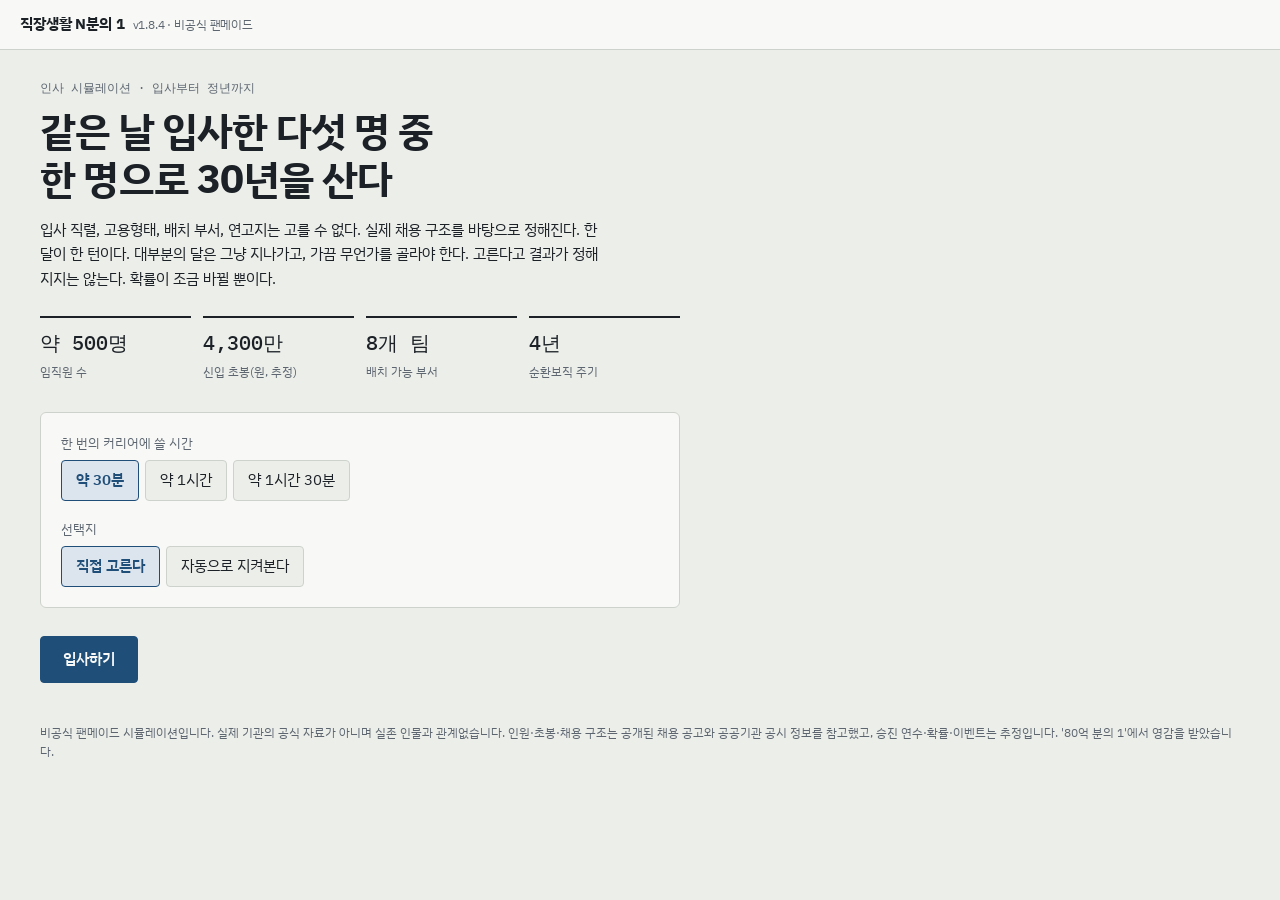
==== commit 16cbde77: "feat: 게임명을 직장생활 N분의 1로 변경하고 기관 특정 표현 일반화 - 탭 제목·로고·결과 복사 텍스트를 직장생활 N분의 1로 변경 - 고용24 대민포털팀·행정포털팀을 대국민" ====
--- a/index.html
+++ b/index.html
@@ -3,7 +3,7 @@
 <head>
 <meta charset="utf-8">
 <meta name="viewport" content="width=device-width, initial-scale=1">
-<title>고용정보원 N분의 1</title>
+<title>직장생활 N분의 1</title>
 <link rel="preconnect" href="https://fonts.googleapis.com">
 <link rel="preconnect" href="https://fonts.gstatic.com" crossorigin>
 <link href="https://fonts.googleapis.com/css2?family=IBM+Plex+Mono:wght@400;500&family=IBM+Plex+Sans+KR:wght@400;500;600;700&display=swap" rel="stylesheet">
@@ -81,7 +81,9 @@
 .seal{position:absolute;right:28px;bottom:84px;width:74px;height:74px;border:2.5px solid var(--stamp);border-radius:50%;color:var(--stamp);display:grid;place-items:center;font-size:12px;font-weight:700;text-align:center;line-height:1.25;transform:rotate(-12deg);opacity:.85}
 
 /* 게임 */
-.game{display:grid;grid-template-columns:290px minmax(0,1fr) 260px;gap:20px;align-items:start}
+.game{display:grid;grid-template-columns:280px minmax(0,1fr) 290px;gap:20px;align-items:start}
+.rightcol{display:grid;gap:16px}
+.actions-panel h3{margin:0 0 4px;font-size:13px;color:var(--muted);font-weight:500;letter-spacing:0.05em}
 .panel{background:var(--surface);border:1px solid var(--line);border-radius:6px;padding:16px}
 .card h3,.cohort h3{margin:0 0 10px;font-size:13px;color:var(--muted);font-weight:500;letter-spacing:0.05em}
 .pname{font-size:22px;font-weight:700;margin-bottom:2px}
@@ -96,6 +98,11 @@
 .stat .v{font-family:var(--font-mono);font-size:12px;text-align:right}
 .money{display:flex;justify-content:space-between;font-size:13px;padding:8px 0;border-top:1px solid var(--line);border-bottom:1px solid var(--line)}
 .money b{font-family:var(--font-mono);font-weight:500}
+.assets{border-top:1px solid var(--line);border-bottom:1px solid var(--line);padding:6px 0;font-size:13px}
+.assets .r{display:flex;justify-content:space-between;padding:2px 0}
+.assets .r b{font-family:var(--font-mono);font-weight:500}
+.assets .r.sub{color:var(--muted)}
+.assets .r.tot{border-top:1px dashed var(--line);margin-top:4px;padding-top:6px}
 .focus{margin-top:14px}
 .focus .seg button{padding:5px 10px;font-size:13px}
 .focus .hint{font-size:12px;color:var(--muted);margin-top:6px;min-height:2.6em}
@@ -119,11 +126,11 @@
 .entry.love .tag{color:var(--stamp);border-color:var(--stamp)}
 .actions{margin-top:14px}
 .act-meta{font-size:12px;color:var(--muted);margin:-4px 0 8px}
-.act-list{display:grid;gap:6px}
-.act-list button{display:flex;justify-content:space-between;gap:8px;text-align:left;border:1px solid var(--line);background:var(--paper);padding:7px 10px;border-radius:4px;cursor:pointer;font-size:13px}
+.act-list{display:grid;grid-template-columns:1fr 1fr;gap:6px}
+.act-list button{display:flex;flex-direction:column;align-items:flex-start;gap:1px;text-align:left;line-height:1.35;border:1px solid var(--line);background:var(--paper);padding:7px 10px;border-radius:4px;cursor:pointer;font-size:13px}
 .act-list button:hover:not(:disabled){border-color:var(--accent)}
 .act-list button:disabled{opacity:.45;cursor:not-allowed}
-.act-list .c{font-family:var(--font-mono);font-size:11px;color:var(--muted);white-space:nowrap}
+.act-list .c{font-family:var(--font-mono);font-size:11px;color:var(--muted)}
 select{font:inherit;font-size:13px;color:var(--ink);background:var(--paper);border:1px solid var(--line);border-radius:4px;padding:5px 8px;width:100%}
 .goal-pick{margin-top:18px}
 .cohort button.peer-card{display:block;width:100%;text-align:left;background:none;border:0;border-bottom:1px solid var(--line);cursor:pointer;padding:10px 4px;border-radius:0}
@@ -146,7 +153,34 @@
 .stat-head h3{margin:0}
 .qbtn{width:20px;height:20px;border-radius:50%;border:1px solid var(--line);background:var(--paper);font-size:12px;line-height:1;cursor:pointer;padding:0;color:var(--muted)}
 .qbtn:hover{border-color:var(--accent);color:var(--accent)}
-#help,#asset{z-index:30}
+#help,#asset,#people{z-index:30}
+#btnHelpClose,#btnAssetClose,#btnPeopleClose{margin-top:16px;padding:7px 18px;font-size:14px}
+.dialog.wide{max-width:600px}
+.pnote{font-size:12px;color:var(--muted);margin:-4px 0 8px}
+.pgroup{font-size:12px;color:var(--muted);font-weight:600;letter-spacing:0.04em;margin:14px 0 6px}
+.pgrid{display:grid;grid-template-columns:1fr 1fr;gap:8px}
+.pgrid.one{grid-template-columns:1fr}
+.prow{background:var(--paper);border:1px solid var(--line);border-left:4px solid var(--muted);border-radius:6px;padding:10px 12px}
+.prow.good{border-left-color:var(--accent)}
+.prow.bad{border-left-color:var(--stamp)}
+.prow.me{border-left-color:var(--ink)}
+.prow.boss{border-color:var(--accent);border-left-width:4px}
+.ptop{display:flex;align-items:flex-start;gap:8px}
+.prole{font-size:12px;color:var(--muted)}
+.pnm{font-size:15px;font-weight:700;margin:1px 0 0}
+.ptag{font-size:11px;border:1px solid var(--accent);color:var(--accent);border-radius:3px;padding:0 5px}
+.ptag.bad{border-color:var(--stamp);color:var(--stamp)}
+.ptag.good{border-color:var(--muted);color:var(--muted)}
+.pmeet{margin-left:auto;padding:3px 10px!important;font-size:12px!important;white-space:nowrap}
+.pbar{position:relative;height:6px;background:var(--paper);border:1px solid var(--line);border-radius:3px;margin:6px 0 4px}
+.pbar::after{content:"";position:absolute;left:50%;top:-2px;bottom:-2px;width:1px;background:var(--muted)}
+.pfill{position:absolute;top:0;bottom:0;background:var(--accent)}
+.pfill.neg{background:var(--stamp)}
+.pimp{font-size:13px}
+.pimp .n{font-family:var(--font-mono);margin-right:6px}
+.pwhy{font-size:12px;color:var(--muted)}
+.prow details{font-size:12px;color:var(--muted);margin-top:2px}
+.prow summary{cursor:pointer}
 .asec{border-top:1px solid var(--line);padding:12px 0}
 .asec h5{margin:0 0 6px;font-size:14px}
 .asec .note{font-size:12px;color:var(--muted);margin-bottom:8px}
@@ -187,6 +221,7 @@
 footer{max-width:1240px;margin:0 auto;padding:12px 20px 28px;font-size:12px;color:var(--muted)}
 
 @media (max-width:980px){
+  .pgrid{grid-template-columns:1fr}
   .game{grid-template-columns:1fr}
   .logwrap{height:62vh}
   .start h1{font-size:30px}
@@ -198,7 +233,7 @@
 </head>
 <body>
 <header class="bar">
-  <div class="brand">고용정보원 N분의 1<small>v1.6 · 비공식 팬메이드</small></div>
+  <div class="brand">직장생활 N분의 1<small>v1.8.4 · 비공식 팬메이드</small></div>
   <div class="date" id="barDate"></div>
   <div class="spacer"></div>
   <div class="ctrl" id="gameCtrl" hidden>
@@ -216,8 +251,8 @@
     <h1>같은 날 입사한 다섯 명 중 한 명으로 30년을 산다</h1>
     <p>입사 직렬, 고용형태, 배치 부서, 연고지는 고를 수 없다. 실제 채용 구조를 바탕으로 정해진다. 한 달이 한 턴이다. 대부분의 달은 그냥 지나가고, 가끔 무언가를 골라야 한다. 고른다고 결과가 정해지지는 않는다. 확률이 조금 바뀔 뿐이다.</p>
     <div class="facts">
-      <div class="fact"><b>약 525명</b><span>임직원 수</span></div>
-      <div class="fact"><b>4,317만</b><span>신입 초봉(원)</span></div>
+      <div class="fact"><b>약 500명</b><span>임직원 수</span></div>
+      <div class="fact"><b>4,300만</b><span>신입 초봉(원, 추정)</span></div>
       <div class="fact"><b>8개 팀</b><span>배치 가능 부서</span></div>
       <div class="fact"><b>4년</b><span>순환보직 주기</span></div>
     </div>
@@ -263,8 +298,8 @@
     <dl class="kv" id="pKv"></dl>
     <div class="stat-head"><h3>스탯</h3><button type="button" class="qbtn" id="btnHelp" aria-label="스탯 설명 보기">?</button></div>
     <div class="stats" id="pStats"></div>
-    <div class="money"><span>통장</span><b id="pMoney"></b></div>
-    <div class="money" style="border-top:0"><span>순자산</span><b id="pNet"></b></div>
+    <button type="button" class="btn" id="btnPeople" style="width:100%;margin:2px 0 12px">사내 관계</button>
+    <div class="assets" id="pAssets"></div>
     <div class="money" style="border-top:0"><span>연봉</span><b id="pSalary"></b></div>
     <div class="focus">
       <h3 style="margin-top:12px">요즘 집중하는 것</h3>
@@ -276,19 +311,21 @@
       <select id="goalSel" aria-label="커리어 목표"></select>
       <div class="hint" id="goalHint"></div>
     </div>
-    <div class="actions">
+    <button type="button" class="btn danger resign" id="btnResign">사직서 내기</button>
+  </aside>
+  <section class="logwrap" id="logWrap" aria-live="polite"><div id="log"></div></section>
+  <div class="rightcol">
+    <aside class="panel actions-panel">
       <h3>행동</h3>
       <div class="act-meta" id="actMeta"></div>
       <div class="act-list" id="actList"></div>
-      <button type="button" class="btn" id="btnAsset" style="width:100%;margin-top:10px">자산 관리</button>
-    </div>
-    <button type="button" class="btn danger resign" id="btnResign">사직서 내기</button>
-  </aside>
-  <section class="logwrap" id="logWrap" aria-live="polite"><div id="log"></div></section>
-  <aside class="panel cohort">
-    <h3>같은 날 입사한 동기 · 눌러서 만나기</h3>
-    <div id="cohortList"></div>
-  </aside>
+      <button type="button" class="btn" id="btnAsset" style="width:100%;margin-top:8px">자산 관리</button>
+    </aside>
+    <aside class="panel cohort">
+      <h3>같은 날 입사한 동기 · 눌러서 만나기</h3>
+      <div id="cohortList"></div>
+    </aside>
+  </div>
 </main>
 
 <div id="help" class="modal" hidden>
@@ -312,6 +349,14 @@
     <button type="button" class="btn primary" id="btnAssetClose">닫기</button>
   </div>
 </div>
+<div id="people" class="modal" hidden>
+  <div class="dialog help wide" role="dialog" aria-modal="true" aria-labelledby="pTitle">
+    <h4 id="pTitle">사내 관계</h4>
+    <p class="pnote">회사 주요 인물들이 나를 어떻게 보는지. 만나기를 누르면 점심, 조언, 선물, 아부를 할 수 있다.</p>
+    <div id="pBody"></div>
+    <button type="button" class="btn primary" id="btnPeopleClose">닫기</button>
+  </div>
+</div>
 <div id="modal" class="modal" hidden>
   <div class="dialog" role="dialog" aria-modal="true" aria-labelledby="mTitle">
     <div class="d-when" id="mWhen"></div>
@@ -339,8 +384,8 @@
 
 /* ---------- 데이터 ---------- */
 const DEPTS={
-  daemin:{name:'고용24 대민포털팀',hp:-0.6,mn:-1.0,sk:0.2,rp:0.25},
-  haeng:{name:'고용24 행정포털팀',hp:-0.9,mn:-0.6,sk:0.35,rp:0.2},
+  daemin:{name:'대국민포털팀',hp:-0.6,mn:-1.0,sk:0.2,rp:0.25},
+  haeng:{name:'업무포털팀',hp:-0.9,mn:-0.6,sk:0.35,rp:0.2},
   chwi1:{name:'취업지원서비스1팀',hp:-0.8,mn:-1.3,sk:0.3,rp:0.4},
   chwi2:{name:'취업지원서비스2팀',hp:-0.8,mn:-1.3,sk:0.3,rp:0.4},
   sec:{name:'정보보호팀',hp:-1.1,mn:-0.6,sk:0.4,rp:0.15},
@@ -355,7 +400,7 @@
   admin:[{k:'reg5',name:'일반직 5급(대리)',w:75},{k:'reg6',name:'일반직 6급(주임) · 고졸',w:10},{k:'temp',name:'기간제 계약직',w:15}],
   research:[{k:'reg5',name:'5급 연구원',w:80},{k:'temp',name:'기간제 연구원',w:20}],
 };
-const HOMES=[{k:'near',name:'근거리',cities:['음성','진천'],w:20},{k:'mid',name:'중거리',cities:['청주','대전'],w:20},{k:'metro',name:'수도권',cities:['서울','인천','경기'],w:40},{k:'far',name:'장거리',cities:['울산','부산','대구','광주'],w:20}];
+const HOMES=[{k:'near',name:'근거리',cities:['혁신도시 인근 시','혁신도시 인근 군'],w:20},{k:'mid',name:'중거리',cities:['인근 광역시','인근 도청 소재지'],w:20},{k:'metro',name:'수도권',cities:['서울','인천','경기'],w:40},{k:'far',name:'장거리',cities:['울산','부산','대구','광주'],w:20}];
 const RANKS=['주임','대리','과장','차장','팀장','실장','원장'];
 const RRANKS=['연구원보','연구원','부연구위원','연구위원','팀장','실장','원장'];
 const MIN_Y=[4,5,5,4,4];
@@ -402,7 +447,7 @@
 function rankTitle(p){
   if(p.type==='temp')return p.track==='research'?'기간제 연구원':'계약직';
   if(p.type==='perm')return '전문원';
-  return (p.track==='research'?RRANKS:RANKS)[p.rank];
+  return (p.track==='research'?RRANKS:RANKS)[p.rank]+(p===S&&S.acting?' (팀장 대행)':'');
 }
 function deptLabel(p){
   if(p.rank>=6&&p.type==='reg')return '원장실';
@@ -481,7 +526,7 @@
   '필기 합격|면접을 본다':{d:'합격하면 게임 종료 (이직 엔딩) · 떨어지면 멘탈↓',p:()=>0.35+S.sk/300},
   '동기 추천|지원한다':{d:'합격하면 게임 종료 (이직 엔딩) · 떨어지면 멘탈↓',p:()=>0.45+S.sk/400},
   '원장 공모|지원한다':{d:'임명되면 원장(임기 3년) · 떨어지면 멘탈↓',p:()=>0.06+S.rp/600},
-  '출산|육아휴직 1년':{d:'멘탈↑ 평판 조금↓ · 1년간 월 150만원'},
+  '출산|육아휴직 1년':{d:'멘탈↑ 아이 친밀도↑ 평판 조금↓ · 1년간 월 150만원'},
   '출산|육아휴직 3개월':{d:'멘탈↑ · 3개월간 월 150만원'},
   '출산|휴직하지 않는다':{d:'멘탈↓ 평판 조금↑'},
   '번아웃|병가를 낸다(3개월)':{d:'멘탈 회복 평판 조금↓ · 3개월 쉼'},
@@ -489,9 +534,28 @@
   '번아웃|버틴다':{d:'멘탈 조금↑'},
   '번아웃|사직서를 낸다':{d:'게임 종료'},
   '사직서|제출한다':{d:'게임 종료'},
+  '돈 부탁|빌려준다':{d:'−1,000만원 · 1~2년 뒤 돌려받을 수도 있음',p:()=>0.6,label:'돌려받을 가능성'},
+  '돈 부탁|거절한다':{d:'사교 조금↓'},
+  '동기의 부탁|빌려준다':{d:'−500만원 친밀도↑',p:()=>0.85,label:'돌려받을 가능성'},
+  '동기의 부탁|거절한다':{d:'친밀도↓'},
+  '부모님 집|전부 보낸다':{d:'−500만원 멘탈↑'},
+  '부모님 집|절반만 보낸다':{d:'−250만원 멘탈 조금↑'},
+  '부모님 집|형편이 안 된다고 한다':{d:'멘탈↓'},
+  '형제의 사업|투자한다':{d:'−3,000만원 · 잘되면 6,000만원으로 돌려받음',p:()=>0.3},
+  '형제의 사업|거절한다':{d:'멘탈 조금↓'},
+  '학원|보낸다':{d:'매달 −30만원 아이 친밀도↑ · 대학 결과에 도움'},
+  '학원|안 보낸다':{d:'멘탈 조금↓ 아이 친밀도↓'},
+  '과외|과외를 시킨다':{d:'매달 −90만원 · 대학 결과에 크게 도움'},
+  '과외|학원만 보낸다':{d:'매달 −30만원 · 대학 결과에 도움'},
+  '과외|안 시킨다':{d:'멘탈↓ 아이 친밀도↓'},
+  '자녀 결혼|1억을 보태준다':{d:'−1억원 멘탈↑'},
+  '자녀 결혼|5,000만 원을 보태준다':{d:'−5,000만원 멘탈↑'},
+  '자녀 결혼|마음만 전한다':{d:'멘탈 조금↓'},
+  '차 교체|새 차로 바꾼다':{d:'−2,500만원 멘탈 조금↑'},
+  '차 교체|고쳐서 더 탄다':{d:'−150만원 · 이후 수리비가 자주 나감'},
 };
 function hintFor(title,c){
-  if(c.d)return {d:c.d};
+  if(c.d||c.p)return {d:c.d,p:c.p,label:c.pl};
   const h=HINTS[title+'|'+c.t];if(h)return h;
   if(title==='동호회'&&c.t.endsWith('동호회에 든다'))return {d:CLUBS[c.t.split(' ')[0]].hint};
   if(title==='순환보직')return {d:c.t.includes('유지')?'':'',p:()=>0.35+S.rp/200,label:'희망 반영 가능성'};
@@ -555,20 +619,22 @@
 /* ---------- 연애·가족 ---------- */
 const pw=()=>S.married?(S.gender==='남'?'아내':'남편'):(S.gender==='남'?'여자친구':'남자친구');
 const pwJ=(a,b)=>pw()+J(pw(),a,b);
-function startDating(){S.dating=true;S.datingSince=S.mi;}
+function startDating(){S.dating=true;S.datingSince=S.mi;S.pfr=50;S.pPref=wpick([{w:25,v:'big'},{w:40,v:'mid'},{w:25,v:'small'},{w:10,v:'none'}]).v;}
+const PF=d=>{if(S.dating||S.married)S.pfr=clamp((S.pfr??50)+d,0,100);};
 const recentDate=()=>S.lastDate!==undefined&&S.mi-S.lastDate<=3;
 const LOVE=[
-  {w:()=>(S.focus==='work'||S.hp<40)?3:0.3,f:()=>{E({mn:-2});S.sulkMi=S.mi;return `야근이 잦아 ${pwJ('이','가')} 서운해했다.`;}},
-  {w:()=>{const m=ym(S.mi).m;return (m===6||m===7)&&S.type!=='temp'?3:0;},f:()=>{E({mn:3,money:-10});return `성과급으로 ${pw()}에게 맛있는 걸 사줬더니 좋아했다.`;}},
-  {w:()=>S.dating&&!S.moved&&(S.home==='far'||S.home==='metro')?1.5:0,f:()=>{E({hp:-1});return '주말마다 KTX를 탄다. 장거리 연애가 이어지고 있다.';}},
-  {w:()=>{const base=S.married&&S.marriedAt!==undefined?S.marriedAt:(S.datingSince||0);return S.mi-base>=12&&S.annY!==ym(S.mi).y?1:0;},good:1,f:()=>{const n=Math.floor((S.mi-(S.married&&S.marriedAt!==undefined?S.marriedAt:S.datingSince||0))/12);S.annY=ym(S.mi).y;E({mn:2,money:-5});return `${S.married?'결혼':'만난 지'} ${n}주년이었다. 작은 꽃다발을 샀다.`;}},
-  {w:()=>1,f:()=>{E({mn:-1});return pick(['사소한 일로 다퉜다. 이틀 뒤 먼저 연락했다.','약속 시간을 두고 다퉜다. 저녁을 사며 화해했다.']);}},
-  {w:()=>S.dating&&!S.metParents?1:0,good:1,f:()=>{S.metParents=true;return `${pw()}의 부모님께 처음 인사를 드렸다. 과일 바구니를 들고 갔다.`;}},
-  {w:()=>1,good:1,f:()=>{E({mn:2});return '다음 연휴에 같이 갈 여행지를 정했다.';}},
-  {w:()=>S.married?1:0,good:1,f:()=>{E({mn:2});return `${pw()}의 생일이었다. ${pick(['미역국을 끓였다.','케이크를 예약해 뒀다.'])}`;}},
-  {w:()=>S.married&&S.kids>0?1.2:0,f:()=>{E({mn:-2});return '육아 분담 문제로 다퉜다. 주말 오전은 내가 맡기로 했다.';}},
+  {w:()=>(S.focus==='work'||S.hp<40)?3:0.3,f:()=>{E({mn:-2});PF(-5);S.sulkMi=S.mi;return `야근이 잦아 ${pwJ('이','가')} 서운해했다.`;}},
+  {w:()=>{const m=ym(S.mi).m;return (m===6||m===7)&&S.type!=='temp'?3:0;},f:()=>{E({mn:3,money:-10});PF(3);return `성과급으로 ${pw()}에게 맛있는 걸 사줬더니 좋아했다.`;}},
+  {w:()=>S.dating&&!S.moved&&(S.home==='far'||S.home==='metro')?1.5:0,f:()=>{E({hp:-1});PF(-1);return '주말마다 KTX를 탄다. 장거리 연애가 이어지고 있다.';}},
+  {w:()=>{const base=S.married&&S.marriedAt!==undefined?S.marriedAt:(S.datingSince||0);return S.mi-base>=12&&S.annY!==ym(S.mi).y?1:0;},good:1,f:()=>{const n=Math.floor((S.mi-(S.married&&S.marriedAt!==undefined?S.marriedAt:S.datingSince||0))/12);S.annY=ym(S.mi).y;E({mn:2,money:-5});PF(3);return `${S.married?'결혼':'만난 지'} ${n}주년이었다. 작은 꽃다발을 샀다.`;}},
+  {w:()=>1,f:()=>{E({mn:-1});PF(-2);return pick(['사소한 일로 다퉜다. 이틀 뒤 먼저 연락했다.','약속 시간을 두고 다퉜다. 저녁을 사며 화해했다.']);}},
+  {w:()=>S.dating&&!S.metParents?1:0,good:1,f:()=>{S.metParents=true;PF(3);return `${pw()}의 부모님께 처음 인사를 드렸다. 과일 바구니를 들고 갔다.`;}},
+  {w:()=>1,good:1,f:()=>{E({mn:2});PF(2);return '다음 연휴에 같이 갈 여행지를 정했다.';}},
+  {w:()=>S.married?1:0,good:1,f:()=>{E({mn:2});PF(3);return `${pw()}의 생일이었다. ${pick(['미역국을 끓였다.','케이크를 예약해 뒀다.'])}`;}},
+  {w:()=>S.married&&S.kids>0?1.2:0,f:()=>{E({mn:-2});PF(-3);return '육아 분담 문제로 다퉜다. 주말 오전은 내가 맡기로 했다.';}},
   {w:()=>S.married?1:0,f:()=>'주말에 같이 장을 봤다. 카트가 금방 찼다.'},
-  {w:()=>S.mn<35?2:0,good:1,f:()=>{E({mn:4});return `회사 일로 힘들어하자 ${pwJ('이','가')} 조용히 이야기를 들어줬다.`;}},
+  {w:()=>S.married&&(S.pfr??50)<30?3:0,f:()=>{E({mn:-3});PF(-2);return pick(['저녁 식탁에서 말이 없었다.','같은 문제로 또 다퉜다. 이번엔 먼저 연락하지 않았다.','주말 내내 각자 방에 있었다.']);}},
+  {w:()=>S.mn<35?2:0,good:1,f:()=>{E({mn:4});PF(2);return `회사 일로 힘들어하자 ${pwJ('이','가')} 조용히 이야기를 들어줬다.`;}},
 ];
 function loveLog(){
   const boost=recentDate()||S.focus==='rel'?1.6:1;
@@ -586,7 +652,7 @@
        return '팀에 신입이 들어왔다. 인사만 하고 자리로 돌아왔다.';},
   ()=>{if(lead()){E({mn:-1});return '팀원이 육아휴직을 신청했다. 대체 인력을 요청했다.';}E({hp:-1});return '옆자리 선배가 육아휴직에 들어갔다. 업무 일부가 내게 넘어왔다.';},
   ()=>'1년 동안 휴직했던 팀원이 복직했다. 시스템이 많이 바뀌었다며 웃었다.',
-  ()=>{if(lead())return '옆 팀 팀장이 바뀌었다. 협조 요청 메일의 말투가 달라졌다.';E({mn:-1});return '팀장이 바뀌었다. 첫 회의에서 주간보고 양식이 바뀌었다.';},
+  ()=>{E({mn:-1});return pick(['주간회의가 월요일 오전 9시로 옮겨졌다.','주간보고 양식이 또 바뀌었다.']);},
   ()=>{if(chance(0.5)){E({mn:1});return '자리 배치가 바뀌었다. 창가 자리가 됐다.';}E({mn:-1});return '자리 배치가 바뀌었다. 팀장 바로 앞자리가 됐다.';},
   ()=>{E({sc:1});return '다른 기관으로 옮기는 팀원의 송별회가 있었다. 롤링페이퍼에 한 줄을 적었다.';},
   ()=>'회의실 에어컨이 고장 났다. 일주일 동안 회의가 짧아졌다.',
@@ -597,6 +663,158 @@
   ()=>'점심 메뉴를 두고 국밥파와 샐러드파가 갈렸다. 결국 둘 다 갔다.',
   ()=>{E({rp:-1,mn:-1});return '내가 올린 공문에 오타가 있었다. 정정 공문을 다시 냈다.';},
 ];
+
+/* ---------- 사내 인물 ---------- */
+const SEATS=['ceo','d:it','d:ms',...Object.keys(DEPTS).map(k=>'t:'+k)];
+const seatRole=k=>k==='ceo'?'원장':k.startsWith('d:')?'실장':'팀장';
+function seatLabel(k){if(k==='ceo')return '원장';if(k==='d:it')return '실장 · 정보화';if(k==='d:ms')return '실장 · 경영·연구';return '팀장 · '+DEPTS[k.slice(2)].name;}
+const ROLE_M={팀장:1,실장:1.3,원장:1.6};
+function newPerson(seat){let n,t=0;do{n=pick(SUR)+pick(GIVEN);t++;}while(t<50&&((S.people||[]).some(p=>p.name===n)||cohort.some(p=>p.name===n)||n===S.name));return {seat,name:n,rel:randint(-5,5),hist:[],flat:0};}
+function mySeat(){if(S.acting)return S.acting.seat;if(S.type!=='reg')return null;if(S.rank>=6)return 'ceo';if(S.rank===5)return dirSeat();if(S.rank===4)return 't:'+S.dept;return null;}
+const dirSeat=()=>S.track==='it'?'d:it':'d:ms';
+const seatOf=k=>(S.people||[]).find(p=>p.seat===k);
+function syncSeats(){
+  const my=mySeat(),out=[];
+  S.people.forEach(p=>{if(p.seat===my){out.push(p);p.seat=null;}});
+  S.people=S.people.filter(p=>p.seat);
+  for(const k of SEATS){if(k===my||seatOf(k))continue;const d=out.shift();if(d){d.seat=k;S.people.push(d);}else S.people.push(newPerson(k));}
+}
+function bossSeat(){if(S.acting)return dirSeat();if(S.type==='reg'&&S.rank>=6)return null;if(S.type==='reg'&&S.rank===5)return 'ceo';if(S.type==='reg'&&S.rank===4)return dirSeat();return 't:'+S.dept;}
+const boss=()=>{const k=bossSeat();return k?seatOf(k):null;};
+const bossTitle=()=>{const k=bossSeat();return k?seatRole(k):'';};
+function rel(p,d,why){if(!p)return;p.rel=clamp(p.rel+d,-100,100);p.hist.unshift({mi:S.mi,d:Math.round(d),why});p.hist=p.hist.slice(0,4);}
+function impression(r){return r>=60?'아끼는 사람으로 생각한다':r>=25?'일 잘한다고 보고 있다':r>-25?'특별한 인상이 없다':r>-60?'조금 불편해한다':'대놓고 싫어한다';}
+function otherLeader(){const l=(S.people||[]).filter(p=>p.seat.startsWith('t:')&&p.seat!==bossSeat());return l.length?pick(l):null;}
+function reshuffle(){
+  let n=0;const my=mySeat();
+  for(const k of SEATS.slice().sort(()=>R()-0.5)){
+    if(k===my||n>=1)continue;
+    const pr=k==='ceo'?(S.mi-(S.ceoMi??0)>=36?1:0):k.startsWith('d:')?0.08:0.1;
+    if(!chance(pr))continue;
+    const old=seatOf(k);S.people=S.people.filter(p=>p!==old);
+    if(k.startsWith('d:')){const aw=S.people.filter(p=>p.award&&p.seat.startsWith('t:'));if(aw.length&&chance(0.6)){const c=pick(aw),os=c.seat;c.seat=k;c.award=false;S.people.push(newPerson(os));n++;addLog(`표창을 받았던 ${c.name} 팀장이 ${seatLabel(k).replace(' · ',' (')}) 자리에 올랐다.`,{kind:'sys',tag:'인사'});leaveReact(old);continue;}}
+    const np=newPerson(k);S.people.push(np);n++;
+    if(k==='ceo')S.ceoMi=S.mi;
+    const b=k===bossSeat();
+    addLog(b?`${seatRole(k)}이 바뀌었다. ${old?old.name+' '+seatRole(k)+'은 다른 자리로 갔고, ':''}새로 ${np.name}${J(np.name,'이','가')} 왔다.`:`인사이동으로 ${seatLabel(k).replace(' · ',' (')}${k==='ceo'?'':')'} 자리에 ${np.name}${J(np.name,'이','가')} 왔다.`,{kind:'sys',tag:'인사'});
+  }
+}
+function leaveReact(old){
+  if(!old)return '';
+  if(old.rel>=40){E({mn:-3});return ' 든든한 아군이 사라졌다.';}
+  if(old.rel<=-30){E({mn:3});return ' 솔직히 숨통이 트였다.';}
+  return '';
+}
+function vacate(k){const old=seatOf(k);S.people=S.people.filter(p=>p!==old);return old;}
+const ORGS=['근로복지공단','한국산업인력공단','한국장애인고용공단','노사발전재단','한국기술교육대학교'];
+async function incident(){
+  const my=mySeat(),bs=bossSeat();
+  const pool=SEATS.filter(k=>k.startsWith('t:')&&k!==my&&seatOf(k));
+  if(!pool.length)return;
+  const k=bs&&bs.startsWith('t:')&&pool.includes(bs)&&chance(0.25)?bs:pick(pool);
+  const p=seatOf(k),team=DEPTS[k.slice(2)].name,isBoss=k===bs,who=isBoss?'우리 팀장':`${team} ${p.name} 팀장`,ws=isBoss?'우리 팀장':`${p.name} 팀장`;
+  const type=wpick([{w:20,v:'outage'},{w:20,v:'audit'},{w:12,v:'gapjil'},{w:20,v:'award'},{w:10,v:'out'},{w:18,v:'press'}]).v;
+  const opt={kind:'sys',tag:'사내'};
+  let gone=false;
+  if(type==='outage'){
+    if(chance(0.5)){rel(p,0,'장애 책임으로 경고를 받았다');addLog(`${team}이 맡은 시스템에 대규모 장애가 났다. ${ws}${J(ws,'이','가')} 경고를 받았다.`,opt);}
+    else{vacate(k);gone=true;addLog(`${team}이 맡은 시스템에 대규모 장애가 났다. ${ws}${J(ws,'이','가')} 보직에서 해임됐다.`+leaveReact(p),opt);}
+  }else if(type==='audit'){
+    p.disc=true;
+    if(chance(0.4)){
+      const ceo=seatOf('ceo');
+      await resolve('탄원서',`감사에서 ${team} 예산 집행 문제가 지적됐다. ${p.name} 팀장의 징계를 막자는 탄원서가 돌고 있다.`,[
+        X('서명한다',()=>{rel(p,15,'징계 위기 때 탄원서에 서명해줬다');rel(ceo,-3,'징계 건 탄원서에 이름을 올렸다');return chance(0.5)?`징계는 견책으로 낮아졌다. ${p.name} 팀장이 따로 고맙다고 했다.`:'결국 감봉 처분이 나왔다.';},`${p.name} 팀장 관계↑↑ 원장 관계 조금↓`),
+        X('서명하지 않는다',()=>{rel(p,-6,'탄원서에 서명하지 않았다');rel(ceo,1,'징계 건에 거리를 뒀다');return '감봉 처분이 나왔다. 복도에서 마주쳤을 때 인사가 짧았다.';},`${p.name} 팀장 관계↓`)],true,'key');
+    }else addLog(`감사에서 ${team} 예산 집행 문제가 지적됐다. ${ws}${J(ws,'이','가')} ${pick(['견책','감봉 1개월'])} 처분을 받았다.`,opt);
+  }else if(type==='gapjil'){
+    if(chance(0.35)){
+      await resolve('증언 요청',`${team}에서 ${p.name} 팀장에 대한 갑질 신고가 들어왔다. 조사 담당자가 나에게 목격 진술을 요청했다.`,[
+        X('본 대로 진술한다',()=>{E({mn:2,sc:2});if(chance(0.6)){vacate(k);gone=true;return `조사 결과 ${p.name} 팀장은 다른 부서로 옮겼다. 신고한 직원이 고맙다는 메시지를 보냈다.`+leaveReact(p);}rel(p,-15,'갑질 조사에서 불리한 진술을 했다');return '무혐의로 끝났다. 그 뒤로 그 팀장과는 눈을 마주치지 않는다.';},'사교↑ 멘탈 조금↑ · 그 팀장 관계↓'),
+        X('기억이 잘 안 난다고 한다',()=>{E({mn:-2});return '조사는 무혐의로 끝났다. 신고한 직원이 나를 피하는 것 같았다.';},'멘탈 조금↓')],true,'key');
+    }else if(chance(0.5)){vacate(k);gone=true;addLog(`${team}에서 갑질 신고가 들어왔다. 조사 끝에 ${ws}${J(ws,'은','는')} 다른 부서로 옮겼다.`+leaveReact(p),opt);}
+    else{rel(p,0,'갑질 신고가 무혐의로 끝났다');addLog(`${team}에서 갑질 신고가 들어왔다. 조사는 무혐의로 끝났다. 팀 분위기는 한동안 가라앉았다.`,opt);}
+  }else if(type==='award'){
+    p.award=true;rel(p,0,'원장 표창을 받았다');addLog(`${who}${J(who,'이','가')} ${pick(['혁신 성과','대국민 서비스 개선','예산 절감'])}로 원장 표창을 받았다. 다음 실장 후보로 이름이 거론된다.`,opt);
+  }else if(type==='out'){
+    vacate(k);gone=true;addLog(`${who}${J(who,'이','가')} ${pick(ORGS)} 상임이사로 영전했다. 송별회가 크게 열렸다.`+leaveReact(p),opt);
+  }else{
+    if(isBoss)E({mn:-2});
+    addLog(`${team} 사업이 '${pick(['예산만 쓰고 효과는 없다','시스템이 또 멈췄다','현장과 동떨어졌다'])}'는 기사에 났다. 그 팀 분위기가 어수선하다.`,opt);
+  }
+  if(gone&&isBoss&&S.type==='reg'&&S.rank===3&&!S.acting&&chance(0.35)){
+    await resolve('팀장 대행',`팀장 자리가 갑자기 비었다. ${seatOf(dirSeat())?.name||''} 실장이 새 팀장이 올 때까지 1년간 대행을 맡아달라고 한다.`,[
+      X('대행을 맡는다',()=>{S.acting={seat:k,until:S.mi+12};E({rp:3});return '팀장 자리로 짐을 옮겼다. 결재함이 금방 찼다.';},'평판↑ 체력↓ · 1년 뒤 승진 가점'),
+      X('사양한다',()=>{rel(seatOf(dirSeat()),-3,'팀장 대행 제안을 사양했다');return '다른 차장이 대행을 맡았다.';},'실장 관계 조금↓')],true,'key');
+  }
+  syncSeats();
+  if(gone&&!S.acting){const np=seatOf(k);if(np)addLog(`${team}에 새 팀장 ${np.name}${J(np.name,'이','가')} 왔다.`,opt);}
+}
+function renderPeople(){
+  const my=mySeat(),bs=bossSeat();
+  const card=k=>{
+    if(k===my)return `<div class="prow me"><div class="prole">${seatLabel(k)}</div><div class="pnm">${S.name} <span class="ptag">나</span></div></div>`;
+    const p=seatOf(k);if(!p)return '';
+    const r=Math.round(p.rel),w=Math.abs(r)/2,left=r>=0?50:50-w;
+    const tone=r>=25?' good':r<=-25?' bad':'';
+    const tag=(k===bs?`<span class="ptag">내 ${seatRole(k)}</span>`:k===dirSeat()&&S.rank<4?'<span class="ptag">담당 실장</span>':'')+(p.disc?' <span class="ptag bad">징계 이력</span>':'')+(p.award?' <span class="ptag good">표창</span>':'');
+    const h=p.hist[0];
+    const cd=seatRole(k)==='원장'?6:3,wait=p.lastMi!==undefined&&S.mi-p.lastMi<cd;
+    return `<div class="prow${tone}${k===bs?' boss':''}">
+      <div class="ptop"><div><div class="prole">${seatLabel(k)}</div><div class="pnm">${p.name} ${tag}</div></div><button type="button" class="btn pmeet" data-seat="${k}">${wait?`${cd-(S.mi-p.lastMi)}개월 뒤`:'만나기'}</button></div>
+      <div class="pbar"><div class="pfill${r<0?' neg':''}" style="left:${left}%;width:${w}%"></div></div>
+      <div class="pimp"><span class="n">${r>0?'+':''}${r}</span>${impression(r)}</div>
+      ${h?`<div class="pwhy">└ 최근: ${h.why}</div>`:''}
+      ${p.hist.length>1?`<details><summary>기록 더 보기</summary>${p.hist.slice(1).map(x=>{const t=ym(x.mi);return `<div>${t.y}.${String(t.m).padStart(2,'0')} · ${x.d>0?'+':''}${x.d} · ${x.why}</div>`;}).join('')}</details>`:''}
+    </div>`;
+  };
+  const exec=SEATS.filter(k=>!k.startsWith('t:'));
+  const mine=bs&&bs.startsWith('t:')?[bs]:[];
+  const teams=SEATS.filter(k=>k.startsWith('t:')&&k!==bs);
+  $('#pBody').innerHTML=`<div class="pgroup">경영진</div><div class="pgrid">${exec.map(card).join('')}</div>`+
+    (mine.length?`<div class="pgroup">내 팀장</div><div class="pgrid one">${mine.map(card).join('')}</div>`:'')+
+    `<div class="pgroup">${mine.length?'다른 팀장들':'팀장들'}</div><div class="pgrid">${teams.map(card).join('')}</div>`;
+}
+async function personMenu(k){
+  const p=seatOf(k);if(!p)return;
+  const role=seatRole(k),mult=ROLE_M[role],cd=role==='원장'?6:3,ro=role==='원장'?'원장님':role==='실장'?'실장님':'팀장님';
+  const info=`${seatLabel(k)} · 관계 ${Math.round(p.rel)} · ${impression(p.rel)}`;
+  if(p.lastMi!==undefined&&S.mi-p.lastMi<cd){await ask(p.name,`${info}. 최근에 만났다. ${cd-(S.mi-p.lastMi)}개월 뒤에 다시 만날 수 있다.`,[X('닫기',()=>'')]);return;}
+  const refuse=clamp((role==='팀장'?0.1:role==='실장'?0.25:0.4)+(p.rel<0?-p.rel/250:0),0,0.85);
+  const bf=Math.min(0.8,0.25+p.flat*0.05);
+  const m=ym(S.mi).m;
+  const ch=[
+    X('점심 같이 하자고 하기',()=>{E({money:-5});if(chance(refuse)){rel(p,-1,'점심 제안을 미뤘다');return `${p.name} ${ro}께 점심을 청했다. 바쁘다며 다음에 보자고 했다.`;}rel(p,6*mult,'같이 점심을 먹었다');return `${p.name} ${ro}과 점심을 먹었다. ${pick(['처음으로 업무 밖 이야기를 했다.','자녀 이야기를 오래 들었다.','계산은 '+ro.replace('님','')+'이 했다.','입사 때 이야기를 물어봤다.'])}`;},'−5만원 관계↑',()=>1-refuse,'함께할 가능성'),
+    X('업무 조언 구하기',()=>{rel(p,4*mult,'업무 조언을 구하러 왔다');E({sk:1});return `${p.name} ${ro}께 업무 조언을 구했다. ${pick(['메모가 한 쪽이 넘었다.','예전 비슷한 사례를 알려줬다.','생각보다 길게 이야기해줬다.'])}`;},'관계 조금↑ 역량 조금↑'),
+  ];
+  if(m===2||m===9)ch.push(X('명절 선물 챙기기',()=>{E({money:-10});rel(p,5*mult,'명절 선물을 챙겼다');return `${p.name} ${ro}께 명절 선물을 보냈다. 고맙다는 문자가 왔다.`;},'−10만원 관계↑'));
+  ch.push(X('아부 떨기',()=>{p.flat++;if(chance(bf)){rel(p,-4,'속 보이는 칭찬을 했다');return `${p.name} ${ro}의 지난 보고를 칭찬했다. 속이 보인다는 표정이었다.`;}rel(p,Math.max(1,8-(p.flat-1)*2)*mult*(0.6+R()*0.4),'칭찬을 듣고 기분이 좋아졌다');return `${p.name} ${ro}의 ${pick(['넥타이','지난 발표','새로 바꾼 안경','결단력'])}을 칭찬했다. 표정이 밝아졌다.`;},'관계↑ · 반복할수록 효과↓',()=>1-bf,'통할 가능성'));
+  ch.push(X('그만둔다',()=>null));
+  const i=await ask(p.name,info,ch);
+  if(ch[i].t==='그만둔다'||ch[i].t==='닫기')return;
+  p.lastMi=S.mi;
+  addLog(ch[i].f(),{kind:'act'});
+  S.upCnt=(S.upCnt||[]).filter(x=>S.mi-x<12);S.upCnt.push(S.mi);
+  if(S.upCnt.length>4){S.upCnt=[];E({sc:-3});addLog('윗사람만 챙긴다는 말이 팀에 돌았다.',{kind:'team',tag:'팀'});}
+}
+
+/* ---------- 지출 ---------- */
+const ORD=['첫째','둘째','셋째'];
+const kidAge=k=>Math.floor((S.mi-k.born)/12);
+function netPay(g){return Math.min(g,6000)*0.8+clamp(g-6000,0,4000)*0.76+Math.max(g-10000,0)*0.72;}
+function kidCost(m){
+  let c=0;
+  (S.kidsList||[]).forEach(k=>{
+    const a=kidAge(k);
+    if(a<=6)c+=80;else if(a<=12)c+=100;else if(a<=18)c+=150;else if(a<=22){c+=100;if(m===1||m===7)c+=400;}
+    if(k.academy&&a>=7&&a<=18)c+=30;
+    if(k.tutor&&a>=15&&a<=18)c+=60;
+    if(k.seoul&&a>=19&&a<=22)c+=60;
+    if(k.retakeUntil&&S.mi<k.retakeUntil)c+=120;
+  });
+  return c;
+}
+function ageCosts(){const a=age();return {cere:a>=50?12.5:a>=40?8.3:a>=30?4.2:0,med:a>=55?20:a>=45?10:0,parent:a>=50?30:0};}
 
 /* ---------- 자산 ---------- */
 const netWorth=()=>S.money+S.savBal+S.stock+S.reit+(S.house?S.houseVal-S.houseLoan:0)+(S.ofs?S.ofs.value-S.ofs.loan:0);
@@ -653,26 +871,27 @@
   {k:'trip_o',name:'해외 여행',cost:300,days:5,cd:12,run:()=>{E({mn:15,hp:5});let t=pick(['연차를 붙여 오사카에 다녀왔다.','연차를 붙여 다낭에 다녀왔다.','연차를 붙여 리스본에 다녀왔다. 비행기만 열네 시간이었다.','연차를 붙여 타이베이에 다녀왔다.']);
     if(chance(0.25)){const e=pick([{t:' 귀국 날 비행기가 결항돼 하루 더 머물렀다.',m:-40},{t:' 현지 식당에서 같은 기관 직원을 우연히 마주쳤다.',m:0},{t:' 휴대폰을 잃어버렸다가 이틀 뒤에 찾았다.',m:0}]);t+=e.t;if(e.m)E({money:e.m});}return t;}},
   {k:'clinic',name:'병원·종합검진',cost:30,days:1,cd:12,run:()=>{E({hp:8});S.checkupUntil=S.mi+12;return '연차를 내고 종합검진을 받았다.'+(chance(0.15)?' 작은 이상을 일찍 발견해 치료를 시작했다.':' 별다른 소견은 없었다.');}},
-  {k:'treat',name:'팀에 한턱',cost:30,cd:3,run:()=>{E({sc:4,rp:2});return pick(['팀에 커피와 케이크를 돌렸다. 단체 채팅방에 감사 이모티콘이 열 개 올라왔다.','퇴근 후 팀원들에게 고기를 샀다. 막내가 사진을 찍었다.']);}},
+  {k:'treat',name:'팀에 한턱',cost:30,cd:3,run:()=>{E({sc:4,rp:2});rel(boss(),3,'팀에 한턱 낸 걸 기억한다');return pick(['팀에 커피와 케이크를 돌렸다. 단체 채팅방에 감사 이모티콘이 열 개 올라왔다.','퇴근 후 팀원들에게 고기를 샀다. 막내가 사진을 찍었다.']);}},
   {k:'parents',name:'부모님 용돈',cost:50,cd:3,run:()=>{E({mn:4});return '부모님께 용돈을 보냈다. 저녁에 전화가 왔다.';}},
   {k:'cert',name:'학원·자격증',cost:80,cd:6,run:()=>{E({sk:5});S.selfdev+=2;const c=pick(CERTS[S.track]);if(chance(0.3)){S.certPay=(S.certPay||0)+5;return `학원에 등록해 ${c} 시험을 준비했다. 합격했다. 다음 달부터 자격 수당이 나온다.`;}return `학원에 등록해 ${c} 시험을 준비했다. 이번 시험은 떨어졌다.`;}},
-  {k:'car',name:'차 사기',cost:2500,once:true,when:()=>!S.car,why:'이미 차가 있다',run:()=>{S.car=true;return S.home==='near'?'중고 SUV를 샀다. 주말에 갈 수 있는 곳이 늘었다.':'중고 SUV를 샀다. 출퇴근이 한결 수월해졌다.';}},
-  {k:'wedding',name:'결혼 준비',cost:2500,once:true,when:()=>S.dating&&!S.married&&!S.weddingAt,why:'연애 중일 때만 할 수 있다',run:()=>{S.weddingAt=S.mi+randint(3,6);return '결혼 준비를 시작했다. 예식장 계약서에 서명했다.';}},
-  {k:'intro',name:'소개 받기',cost:10,cd:3,when:()=>!S.married&&!S.dating,why:'연애 중이거나 기혼이다',run:()=>{
+  {k:'car',name:'차 사기',cost:2500,once:true,when:()=>!S.car,why:'이미 차가 있다',run:()=>{S.car=true;S.carMi=S.mi;return S.home==='near'?'중고 SUV를 샀다. 주말에 갈 수 있는 곳이 늘었다.':'중고 SUV를 샀다. 출퇴근이 한결 수월해졌다.';}},
+  {k:'wedding',name:'결혼 준비',cost:50,when:()=>S.dating&&!S.married&&!S.weddingAt,why:'연애 중일 때만',run:()=>{S.weddingAt=S.mi+randint(3,6);PF(5);return '양가 상견례를 했다. 결혼 날짜를 잡았다.';}},
+  {k:'intro',name:'소개 받기',cost:10,cd:3,when:()=>!S.married&&!S.dating,why:'솔로일 때만',run:()=>{
     const fr=cohort.filter(p=>!p.ended&&p.fr>=60).sort((x,z)=>z.fr-x.fr)[0];
     const who=fr?`동기 ${fr.name}${J(fr.name,'이','가')}`:pick(['고향 친구가','대학 선배가','팀 선배가']);
     if(chance(0.25+(S.sc-50)/400+(fr?0.1:0))){startDating();E({mn:5});return `${who} 소개해 준 사람과 만났다. 두 번째 약속을 바로 잡았다.`;}
     return `${who} 소개해 준 사람과 만났다. ${pick(['대화는 즐거웠다. 연락은 이어지지 않았다.','서로 바쁜 시기였다.'])}`;}},
-  {k:'app',name:'소개팅 앱',cost:5,cd:2,when:()=>!S.married&&!S.dating,why:'연애 중이거나 기혼이다',run:()=>{
+  {k:'app',name:'소개팅 앱',cost:5,cd:2,when:()=>!S.married&&!S.dating,why:'솔로일 때만',run:()=>{
     if(chance(0.15+(S.sc-50)/500)){startDating();E({mn:5});return '소개팅 앱에서 대화가 잘 통하는 사람을 만났다. 세 번째 만남부터 주말이 기다려졌다.';}
     return pick(['소개팅 앱을 깔았다. 약속 당일 상대가 나오지 않았다.','소개팅 앱으로 한 번 만났다. 사진과 분위기가 많이 달랐다.','소개팅 앱을 한 달 썼다. 대화는 많았고 만남은 없었다.']);}},
-  {k:'date',name:'데이트',cost:10,cd:2,when:()=>S.dating,why:'연애 중일 때만 할 수 있다',run:()=>{E({mn:5});S.lastDate=S.mi;return pick([`${pw()}와 영화를 보고 저녁을 먹었다.`,`${pw()}와 청주에 새로 생긴 카페에 갔다.`,`${pw()}와 하루 종일 걸었다. 만 보를 넘겼다.`]);}},
+  {k:'date',name:'데이트',cost:10,cd:2,when:()=>S.dating,why:'연애 중일 때만',run:()=>{E({mn:5});PF(8);S.lastDate=S.mi;return pick([`${pw()}와 영화를 보고 저녁을 먹었다.`,`${pw()}와 시내에 새로 생긴 카페에 갔다.`,`${pw()}와 하루 종일 걸었다. 만 보를 넘겼다.`]);}},
   {k:'house_s',name:'작은 집 사기',cost:8000,when:()=>!S.house,why:'이미 집이 있다',pickLoc:true,run:loc=>{buyHouse('small',loc);return `${loc==='hq'?'혁신도시':S.homeName}에 2억짜리 작은 집을 샀다. 대출은 20년이다. 월세를 더 내지 않아도 된다.`;}},
-  {k:'house_b',name:'큰 집 사기',cost:20000,costFn:()=>S.house==='small'?Math.round(20000-(S.houseVal-S.houseLoan)):20000,when:()=>S.house!=='big',why:'이미 큰 집에 산다',pickLoc:true,run:loc=>{
+  {k:'house_b',name:'큰 집 사기',cost:20000,costFn:()=>S.house==='small'?Math.round(20000-(S.houseVal-S.houseLoan)):20000,when:()=>S.house!=='big',why:'이미 큰 집',pickLoc:true,run:loc=>{
     let t='';
     if(S.house==='small'){const d=Math.round(S.houseVal-20000);t=`살던 작은 집을 ${fmtMoney(S.houseVal)}원에 팔았다. 산 값보다 ${d>=0?fmtMoney(d)+'원 올랐다':fmtMoney(-d)+'원 내렸다'}. `;}
     buyHouse('big',loc);return t+`${loc==='hq'?'혁신도시':S.homeName}에 5억짜리 큰 집을 샀다. 대출은 20년이다.`+(S.married||S.kids?' 아이 방이 생겼다.':'');}},
-  {k:'pet',name:'반려동물 입양',cost:100,once:true,when:()=>!S.pet,why:'이미 함께 사는 동물이 있다',run:()=>{S.pet=pick(['고양이','강아지']);S.petName=pick(['보리','콩이','두부','라떼','호두','모카']);return `${S.pet}를 입양했다. 이름은 ${S.petName}로 지었다. 매달 15만 원이 더 든다.`;}},
+  {k:'family',name:'가족과 시간',cost:20,cd:2,when:()=>S.married||S.kids>0,why:'가족이 있을 때만',run:()=>{(S.kidsList||[]).forEach(k=>k.fr=clamp((k.fr??60)+8,0,100));PF(4);E({mn:3});return S.kids?pick(['주말에 아이들과 동물원에 갔다.','가족끼리 캠핑을 다녀왔다. 텐트 치는 데 한 시간 걸렸다.','아이와 하루 종일 레고를 만들었다.','온 가족이 영화관에 갔다. 팝콘이 금방 동났다.']):pick([`${pw()}와 근교로 드라이브를 다녀왔다.`,`${pw()}와 집에서 같이 요리를 했다.`]);}},
+  {k:'pet',name:'반려동물 입양',cost:100,once:true,when:()=>!S.pet,why:'이미 키우는 중',run:()=>{S.pet=pick(['고양이','강아지']);S.petName=pick(['보리','콩이','두부','라떼','호두','모카']);return `${S.pet}를 입양했다. 이름은 ${S.petName}로 지었다. 매달 15만 원이 더 든다.`;}},
 ];
 function buyHouse(size,loc){
   S.house=size;S.houseLoc=loc;S.houseMi=S.mi;S.mortgage=240;S.mortgagePay=size==='big'?150:60;
@@ -763,13 +982,14 @@
   const i=manual?await ask(title,text,choices):autoChoose(choices);
   const res=choices[i].f();
   addLog(text,{pick:choices[i].t,res:res||'',kind:kind||''});
+  return i;
 }
 
 /* ---------- 이벤트 ---------- */
-const X=(t,f,d)=>({t,f,d});
+const X=(t,f,d,p,pl)=>({t,f,d,p,pl});
 const EV=[
-// 고용24 대민포털팀
-{id:'d_outage',dept:['daemin'],title:'접속 지연',text:'월요일 오전, 실업급여 신청이 몰리며 고용24 접속이 느려졌다. 민원 전화가 콜센터를 넘어 팀으로 들어오기 시작했다.',choices:[
+// 대국민포털팀
+{id:'d_outage',dept:['daemin'],title:'접속 지연',text:'월요일 오전, 민원 신청이 몰리며 대국민 포털 접속이 느려졌다. 민원 전화가 콜센터를 넘어 팀으로 들어오기 시작했다.',choices:[
   X('원인부터 찾는다',()=>chance(0.4+S.sk/250)?(E({sk:3,rp:3,hp:-3}),S.awardY=ym(S.mi).y+1,'DB 커넥션 풀 설정이 원인이었다. 오후 2시에 정상화됐다. 팀장이 회의에서 내 이름을 한 번 말했다.'):(E({sk:1,hp:-4,mn:-3}),'원인을 찾지 못한 채 저녁이 됐다. 트래픽이 줄면서 저절로 정상화됐다.')),
   X('상황 보고부터 올린다',()=>(E({rp:1,mn:-2}),'보고서는 세 번 고쳐졌다. 장애는 협력사가 해결했다.')),
   X('협력사에 맡기고 지켜본다',()=>(E({rp:-1,mn:-1}),'해결은 됐다. 경위서는 내 이름으로 나갔다.'))]},
@@ -777,24 +997,24 @@
   X('규정대로 답변서를 쓴다',()=>(E({mn:-3,rp:1}),'답변서는 일곱 번째였다. 민원은 종결됐다가 다시 열렸다.')),
   X('직접 전화해서 설명한다',()=>chance(0.5)?(E({mn:1,rp:2}),'통화는 40분 걸렸다. 민원인은 마지막에 고맙다고 했다.'):(E({mn:-6}),'통화는 고성으로 끝났다. 녹취 파일이 감사실로 넘어갔다.')),
   X('팀장에게 넘긴다',()=>(E({rp:-2}),'팀장은 말없이 받아갔다. 다음 회의에서 민원 대응 매뉴얼 이야기가 나왔다.'))]},
-{id:'d_news',dept:['daemin'],title:'',text:"'고용24 또 먹통' 기사가 났다. 장애는 15분이었다. 기사는 사흘 동안 포털 메인에 걸려 있었다.",auto:()=>E({mn:-3})},
+{id:'d_news',dept:['daemin'],title:'',text:"'대국민 포털 또 먹통' 기사가 났다. 장애는 15분이었다. 기사는 사흘 동안 포털 메인에 걸려 있었다.",auto:()=>E({mn:-3})},
 {id:'d_ui',dept:['daemin'],title:'화면 개편',text:"대민 화면 개편 시안이 세 번째로 반려됐다. 이번 이유는 '어르신도 쓸 수 있게'였다.",choices:[
-  X('고령 사용자를 직접 만나본다',()=>(E({sk:2,rp:2,hp:-2}),'고용센터 대기석에서 열두 명을 만났다. 버튼이 1.5배 커졌다. 시안은 통과됐다.')),
+  X('고령 사용자를 직접 만나본다',()=>(E({sk:2,rp:2,hp:-2}),'현장 센터 대기석에서 열두 명을 만났다. 버튼이 1.5배 커졌다. 시안은 통과됐다.')),
   X('지적 사항만 반영한다',()=>(E({mn:-1}),'네 번째 시안이 올라갔다.'))]},
-// 고용24 행정포털팀
-{id:'h_requests',dept:['haeng'],title:'개선 요청 누적',text:"고용센터 개선 요청이 128건 쌓였다. 절반은 '엑셀 다운로드 버튼'에 관한 것이다.",choices:[
+// 업무포털팀
+{id:'h_requests',dept:['haeng'],title:'개선 요청 누적',text:"현장 센터 개선 요청이 128건 쌓였다. 절반은 '엑셀 다운로드 버튼'에 관한 것이다.",choices:[
   X('우선순위 표를 만들어 센터와 공유한다',()=>(E({sk:2,rp:3,hp:-2}),'센터 담당자 회의가 잡혔다. 요청은 41건으로 정리됐다.')),
   X('들어온 순서대로 처리한다',()=>(E({hp:-4,mn:-2,sk:1}),'석 달 동안 63건을 처리했다. 그 사이 70건이 더 들어왔다.')),
   X('다음 고도화 사업으로 넘긴다',()=>(E({rp:-2}),'사업은 내후년 예산에 반영됐다. 요청은 계속 들어온다.'))]},
 {id:'h_rollback',dept:['haeng'],title:'금요일 배포',text:'금요일 저녁 배포 후, 센터 화면 하나가 열리지 않는다는 연락이 왔다.',choices:[
   X('직접 롤백을 주도한다',()=>chance(0.55+S.sk/300)?(E({sk:3,rp:2,hp:-3}),'밤 11시에 롤백이 끝났다. 월요일 아침 센터에서는 아무 일도 없었다.'):(E({hp:-6,mn:-4,rp:-1}),'롤백 중 다른 화면도 멈췄다. 토요일 오후에 복구됐다.')),
   X('협력사 대응을 기다린다',()=>(E({rp:-2,mn:-1}),'협력사는 토요일 오전에 접속했다. 센터 몇 곳이 오전 업무를 수기로 했다.'))]},
-{id:'h_thanks',dept:['haeng'],text:'한 고용센터 상담사가 바뀐 화면 덕분에 상담 시간이 줄었다며 메일을 보냈다. 메일은 팀 채팅방에 공유됐다.',auto:()=>E({mn:3,rp:1})},
-{id:'h_visit',dept:['haeng'],title:'현장 방문',text:'지방 고용센터 현장 방문 일정이 잡혔다. 1박 2일이다.',choices:[
+{id:'h_thanks',dept:['haeng'],text:'한 현장 센터 상담사가 바뀐 화면 덕분에 상담 시간이 줄었다며 메일을 보냈다. 메일은 팀 채팅방에 공유됐다.',auto:()=>E({mn:3,rp:1})},
+{id:'h_visit',dept:['haeng'],title:'현장 방문',text:'지방 현장 센터 현장 방문 일정이 잡혔다. 1박 2일이다.',choices:[
   X('간다',()=>(E({hp:-2,sk:2,rp:1}),'상담 창구 옆에서 하루를 보냈다. 요청서에 적힌 문장의 뜻을 처음 이해했다.')),
   X('다른 팀원에게 양보한다',()=>'출장 보고서를 읽었다.')]},
 // 취업지원서비스1팀
-{id:'c1_deadline',dept:['chwi1'],title:'지침 변경',text:'본부에서 구직자도약보장패키지 지침이 바뀌었다. 시행은 30일 뒤다. 일정은 바뀌지 않는다.',choices:[
+{id:'c1_deadline',dept:['chwi1'],title:'지침 변경',text:'본부에서 구직자 지원 사업 지침이 바뀌었다. 시행은 30일 뒤다. 일정은 바뀌지 않는다.',choices:[
   X('야근으로 맞춘다',()=>(E({hp:-6,mn:-4,sk:2,rp:3}),'시행일 0시에 오픈했다. 본부 담당 사무관이 수고했다는 문자를 보냈다.')),
   X('단계 오픈을 제안한다',()=>chance(0.35+S.rp/250)?(E({rp:2,sk:1}),'제안이 받아들여졌다. 핵심 기능만 먼저 나갔다.'):(E({hp:-5,mn:-5}),"본부는 '일정은 정해진 것'이라고 답했다. 결국 야근했다.")),
   X('그대로 진행하고 리스크를 문서로 남긴다',()=>(E({mn:-2}),'문서는 결재됐다. 오픈 후 문제가 두 건 생겼고, 문서가 한 번 인용됐다.'))]},
@@ -804,16 +1024,16 @@
   X('작년 보고서 틀에 맞춰 낸다',()=>(E({mn:-1}),'보고서는 접수됐다. 같은 요청이 한 달 뒤 다시 왔다.'))]},
 {id:'c1_late',dept:['chwi1','chwi2'],text:'본부 요청 자료가 밤 9시에 왔다. 마감은 다음 날 오전 10시다.',auto:()=>E({hp:-3,mn:-2})},
 // 취업지원서비스2팀
-{id:'c2_reform',dept:['chwi2'],title:'제도 개편',text:'국민취업지원제도 수당 기준이 바뀐다. 법 시행일에 맞춰 시스템이 바뀌어야 한다.',choices:[
+{id:'c2_reform',dept:['chwi2'],title:'제도 개편',text:'취업지원 사업 수당 기준이 바뀐다. 법 시행일에 맞춰 시스템이 바뀌어야 한다.',choices:[
   X('주말에도 나와서 맞춘다',()=>(E({hp:-6,mn:-3,sk:2,rp:3}),'시행일 아침, 첫 수당 지급이 정상적으로 나갔다.')),
   X('테스트 기간 확보를 요청한다',()=>chance(0.4+S.rp/250)?(E({rp:2,mn:1}),'일주일이 확보됐다. 오류 두 건을 오픈 전에 잡았다.'):(E({mn:-4,hp:-3}),'요청은 반려됐다. 오픈 첫 주에 정정 공지를 두 번 냈다.')),
   X('협력사 인력 추가를 요청한다',()=>(E({mn:-3}),'예산이 없다는 답이 왔다.'))]},
-{id:'c2_youth',dept:['chwi2'],title:'청년 신규 사업',text:'청년도약 프로젝트 신규 사업이 확정됐다. 기획부터 오픈까지 넉 달이다.',choices:[
+{id:'c2_youth',dept:['chwi2'],title:'청년 신규 사업',text:'청년 지원 프로젝트 신규 사업이 확정됐다. 기획부터 오픈까지 넉 달이다.',choices:[
   X('PL을 자원한다',()=>(E({hp:-5,sk:4,rp:4,mn:-3}),'넉 달 동안 쉰 주말은 다섯 번이었다. 사업은 예정일에 열렸다. 보도자료에 시스템 이야기는 한 줄 있었다.')),
   X('맡은 모듈만 한다',()=>(E({sk:1}),'내 모듈은 일정대로 끝났다.'))]},
-{id:'c2_minister',dept:['chwi2'],title:'장관 시연',text:'장관 현장 방문에서 청년성장 프로젝트 시연을 한다. 시연 PC를 맡게 됐다.',choices:[
-  X('시연 환경을 따로 만들어 둔다',()=>chance(0.85)?(E({rp:4,hp:-2}),'시연은 3분 만에 끝났다. 장관이 고개를 두 번 끄덕였다.'):(E({mn:-3}),'시연 중 로딩이 길었다. 사진에는 화면이 찍히지 않았다.')),
-  X('운영 환경 그대로 보여준다',()=>chance(0.55)?(E({rp:3}),'문제없이 끝났다.'):(E({rp:-3,mn:-4}),'세션이 만료됐다. 다시 로그인하는 사이 장관은 다음 장소로 이동했다.'))]},
+{id:'c2_minister',dept:['chwi2'],title:'장관 시연',text:'장관 현장 방문에서 청년 지원 프로젝트 시연을 한다. 시연 PC를 맡게 됐다.',choices:[
+  X('시연 환경을 따로 만들어 둔다',()=>chance(0.85)?(E({rp:4,hp:-2}),rel(seatOf('ceo'),6,'장관 시연을 깔끔하게 끝냈다'),'시연은 3분 만에 끝났다. 장관이 고개를 두 번 끄덕였다.'):(E({mn:-3}),rel(seatOf('ceo'),-3,'장관 시연에서 진땀을 뺐다'),'시연 중 로딩이 길었다. 사진에는 화면이 찍히지 않았다.')),
+  X('운영 환경 그대로 보여준다',()=>chance(0.55)?(E({rp:3}),'문제없이 끝났다.'):(E({rp:-3,mn:-4}),rel(seatOf('ceo'),-5,'장관 앞에서 시연이 멈췄다'),'세션이 만료됐다. 다시 로그인하는 사이 장관은 다음 장소로 이동했다.'))]},
 {id:'c2_pressure',dept:['chwi2','chwi1'],text:'본부 과장이 주간 회의에 직접 들어오기 시작했다.',auto:()=>E({mn:-3})},
 // 정보보호팀
 {id:'s_alert',dept:['sec'],title:'새벽 알림',text:'새벽 3시 12분, 보안관제 알림이 울렸다. 해외 IP에서 로그인 시도가 반복되고 있다.',choices:[
@@ -839,7 +1059,7 @@
   X('주말을 반납한다',()=>(E({hp:-5,mn:-2,sk:3,rp:2}),'보고서는 제때 나왔다. 다운로드 수는 213이었다.')),
   X('분석 범위를 줄인다',()=>(E({sk:1,rp:-1}),"보고서는 제때 나왔다. 심사 의견에 '후속 연구 필요'가 적혔다.")),
   X('마감 연장을 요청한다',()=>chance(0.5)?(E({mn:2}),'한 달이 연장됐다.'):(E({rp:-2,mn:-2}),'연장은 안 된다는 답이 왔다. 남은 열흘을 회사에서 보냈다.'))]},
-{id:'r_conf',dept:['research'],text:'학회에서 고용보험 데이터 분석 결과를 발표했다. 질문이 세 개 나왔다.',auto:()=>E({sk:2,rp:2})},
+{id:'r_conf',dept:['research'],text:'학회에서 행정 데이터 분석 결과를 발표했다. 질문이 세 개 나왔다.',auto:()=>E({sk:2,rp:2})},
 {id:'r_brief',dept:['research'],title:'의원실 자료 요청',text:'국회 의원실에서 청년 고용 통계를 내일 오전까지 달라고 한다.',choices:[
   X('밤새 정리한다',()=>(E({hp:-4,rp:3}),'자료는 오전 9시 50분에 나갔다. 오후 질의에서 숫자 하나가 인용됐다.')),
   X('공표된 통계만 정리해 보낸다',()=>(E({rp:1}),'의원실은 추가 자료를 다시 요청했다.'))]},
@@ -857,16 +1077,16 @@
 {id:'it_vendor',when:()=>S.track==='it',text:'협력사 PM이 바뀌었다. 인수인계 문서는 열두 쪽이었다.',auto:()=>E({hp:-2,mn:-2})},
 {id:'it_phish',when:()=>S.dept!=='sec',text:'해킹메일 모의훈련 메일이 왔다.',auto:()=>chance(0.12+(100-S.sk)/600)?(E({rp:-2,mn:-1}),'첨부파일을 열었다. 다음 주 재교육 명단에 이름이 올라갔다.'):'열지 않았다.'},
 // 사내 정치·관계
-{id:'pol_line',manual:true,w:1.2,when:()=>S.type==='reg'&&S.rank>=1&&S.rank<=4&&!S.faction,title:'두 라인',text:'다음 실장 자리를 두고 두 팀장 사이 기류가 묘하다. 누가 누구 점심 자리에 앉는지가 이야기된다.',choices:[
-  X('A팀장 쪽 점심에 간다',()=>{S.faction='A';S.factionY=ym(S.mi).y+1;E({rp:1,sc:1});return '같은 메뉴를 시켰다. 이야기는 대부분 내년 인사에 관한 것이었다.';}),
-  X('B팀장 쪽 점심에 간다',()=>{S.faction='B';S.factionY=ym(S.mi).y+1;E({rp:1,sc:1});return '식사는 빨리 끝났다. 커피는 B팀장이 샀다.';}),
+{id:'pol_line',manual:true,w:1.2,when:()=>S.type==='reg'&&S.rank>=1&&S.rank<=3&&!S.faction&&(S.people||[]).filter(p=>p.seat.startsWith('t:')&&p.seat!==bossSeat()).length>=2,title:'두 라인',text:()=>{const l=S.people.filter(p=>p.seat.startsWith('t:')&&p.seat!==bossSeat()).sort(()=>R()-0.5);S.fA=l[0];S.fB=l[1];return `다음 실장 자리를 두고 A팀장 ${S.fA.name}${J(S.fA.name,'과','와')} B팀장 ${S.fB.name} 사이 기류가 묘하다. 누가 누구 점심 자리에 앉는지가 이야기된다.`;},choices:[
+  X('A팀장 쪽 점심에 간다',()=>{S.faction='A';rel(S.fA,8,'점심 자리에 꾸준히 나왔다');rel(S.fB,-4,'상대 팀장 쪽 사람으로 본다');S.factionY=ym(S.mi).y+1;E({rp:1,sc:1});return '같은 메뉴를 시켰다. 이야기는 대부분 내년 인사에 관한 것이었다.';}),
+  X('B팀장 쪽 점심에 간다',()=>{S.faction='B';rel(S.fB,8,'점심 자리에 꾸준히 나왔다');rel(S.fA,-4,'상대 팀장 쪽 사람으로 본다');S.factionY=ym(S.mi).y+1;E({rp:1,sc:1});return '식사는 빨리 끝났다. 커피는 B팀장이 샀다.';}),
   X('혼자 먹는다',()=>(E({mn:1,sc:-1}),'편했다. 대신 들리는 이야기도 없었다.'))]},
 {id:'pol_credit',title:'성과 가로채기',text:'주간 회의에서 내가 만든 자료를 옆 팀 차장이 자기 성과처럼 보고했다.',choices:[
-  X('그 자리에서 정정한다',()=>chance(0.25+S.sc/200)?(E({rp:3,sc:1}),'회의실이 잠깐 조용해졌다. 팀장은 나중에 잘했다고 했다.'):(E({rp:-1,mn:-2}),'정정은 됐다. 그 차장은 그 뒤로 내 협조 요청을 늦게 처리했다.')),
+  X('그 자리에서 정정한다',()=>chance(0.25+S.sc/200)?(E({rp:3,sc:1}),rel(boss(),3,'회의에서 할 말은 하는 걸 봤다'),'회의실이 잠깐 조용해졌다. 팀장은 나중에 잘했다고 했다.'):(E({rp:-1,mn:-2}),rel(otherLeader(),-6,'자기 팀 차장을 회의에서 정정한 걸 기억한다'),'정정은 됐다. 그 차장은 그 뒤로 내 협조 요청을 늦게 처리했다.')),
   X('나중에 따로 말한다',()=>(E({mn:-2}),'차장은 오해였다고 했다. 다음 회의에서도 같은 일이 있었다.')),
   X('넘어간다',()=>(E({mn:-4}),'아무도 그 이야기를 하지 않았다.'))]},
 {id:'pol_gossip',title:'퇴근 후 술자리',text:'퇴근 후 몇몇이 모이는 술자리가 있다. 주로 윗사람 이야기가 오간다.',choices:[
-  X('간다',()=>chance(0.27-S.sc/500)?(E({rp:-5,sc:-3,mn:-4,money:-8}),'내가 한 말이 돌고 돌아 당사자 귀에 들어갔다.'):(E({rp:2,sc:3,mn:1,money:-8}),'들은 이야기가 두 달 뒤 인사에서 맞았다.')),
+  X('간다',()=>chance(0.27-S.sc/500)?(E({rp:-5,sc:-3,mn:-4,money:-8}),rel(otherLeader(),-12,'술자리에서 한 말이 귀에 들어간 것 같다'),'내가 한 말이 돌고 돌아 당사자 귀에 들어갔다.'):(E({rp:2,sc:3,mn:1,money:-8}),'들은 이야기가 두 달 뒤 인사에서 맞았다.')),
   X('자리를 피한다',()=>'다음 날 아침 대화에 끼지 못했다.')]},
 {id:'pol_gapjil',title:'목격',text:'옆자리 직원이 회의 중 상사에게 공개적으로 모욕당하는 걸 봤다.',choices:[
   X('고충 상담 창구에 알린다',()=>chance(0.6)?(E({mn:2,rp:1}),'조사가 시작됐다. 그 상사는 다음 인사 때 다른 부서로 갔다.'):(E({mn:-3}),"조사는 '확인 불가'로 끝났다. 분위기는 그대로였다.")),
@@ -885,7 +1105,7 @@
 {id:'soc_bus',when:()=>S.home==='metro'&&!S.moved,text:'통근버스가 고속도로에서 40분 멈춰 있었다. 지각 처리는 되지 않았다.',auto:()=>E({hp:-2,mn:-1})},
 {id:'club_act',w:1.5,cool:10,when:()=>!!S.club,text:()=>'',auto:()=>{
   let t;
-  if(S.club==='등산'){E({hp:3,mn:2,sc:1});t=pick(['동호회에서 속리산에 갔다. 정상에서 단체 사진을 찍었다.','동호회에서 월악산에 갔다. 하산길이 더 힘들었다.']);if(chance(0.2)){E({rp:2});t+=' 같이 오른 실장님과 처음으로 길게 이야기했다.';}}
+  if(S.club==='등산'){E({hp:3,mn:2,sc:1});t=pick(['동호회에서 근처 국립공원 산에 갔다. 정상에서 단체 사진을 찍었다.','동호회에서 근교 산에 갔다. 하산길이 더 힘들었다.']);if(chance(0.2)){E({rp:2});rel(seatOf(dirSeat()),5,'등산 동호회에서 자주 마주쳤다');t+=' 같이 오른 실장님과 처음으로 길게 이야기했다.';}}
   else if(S.club==='풋살'){if(chance(0.1)){E({hp:-6,money:-30});t='풋살을 하다 발목을 접질렸다. 한 달 동안 한의원을 다녔다.';}else{E({hp:4,sc:2});t=pick(['풋살 동호회가 지역 대회 8강에 올랐다. 다음 날 출근길 계단이 힘들었다.','퇴근 후 풋살장에서 두 시간을 뛰었다. 땀이 많이 났다.']);}}
   else if(S.club==='보드게임'){E({sc:4,mn:2});t=pick(['보드게임 동호회 정기 모임. 다른 부서 차장과 처음 말을 텄다.','보드게임 동호회에서 새벽 한 시까지 한 판을 끝냈다.']);}
   else{E({mn:3,sk:1});t=pick(['독서 모임에서 같은 책을 읽은 다른 팀 사람과 오래 이야기했다.','독서 모임 발제를 맡았다. 밑줄을 마흔 군데 그었다.']);}
@@ -909,13 +1129,13 @@
   X('면접을 본다',()=>{if(chance(0.35+S.sk/300)){endGame('공기업 이직','최종 합격 문자를 받았다. 사직서를 썼다.');return '최종 합격이었다.';}S.selfdev=0;E({mn:-4});return '최종에서 떨어졌다. 다음 날 평소처럼 출근했다.';}),
   X('지금 자리에 남는다',()=>{S.selfdev=0;return '면접 날, 평소처럼 출근했다.';})]},
 {id:'discipline',w:0.3,cool:120,when:()=>S.type==='reg'&&S.rank>=1&&S.rank<=5,title:'징계위원회',text:'보안 서약 위반으로 징계위원회가 열렸다. 승인받지 않은 USB 반출 기록이 문제였다.',choices:[
-  X('경위를 소명한다',()=>chance(0.6)?(E({rp:-4,mn:-5}),'견책으로 끝났다.'):(demote('강등 처분을 받았다.'),'')),
-  X('처분을 받아들인다',()=>chance(0.5)?(E({rp:-5,mn:-4,money:-200}),'감봉 3개월 처분을 받았다.'):(demote('강등 처분을 받았다.'),''))]},
+  X('경위를 소명한다',()=>(rel(seatOf('ceo'),-8,'징계위원회 건을 알고 있다'),rel(boss(),-5,'징계 건으로 곤란해졌다'),chance(0.6)?(E({rp:-4,mn:-5}),'견책으로 끝났다.'):(demote('강등 처분을 받았다.'),''))),
+  X('처분을 받아들인다',()=>(rel(seatOf('ceo'),-8,'징계위원회 건을 알고 있다'),rel(boss(),-5,'징계 건으로 곤란해졌다'),chance(0.5)?(E({rp:-5,mn:-4,money:-200}),'감봉 3개월 처분을 받았다.'):(demote('강등 처분을 받았다.'),'')))]},
 // v1.3 추가
-{id:'d_chatbot',dept:['daemin'],title:'챗봇 오안내',text:'대민 챗봇이 실업급여 조건을 잘못 안내했다는 민원이 들어왔다.',choices:[
+{id:'d_chatbot',dept:['daemin'],title:'챗봇 오안내',text:'대민 챗봇이 지원금 조건을 잘못 안내했다는 민원이 들어왔다.',choices:[
   X('답변 데이터를 전수 점검한다',()=>(E({sk:2,hp:-3,rp:2}),'잘못된 답변 37개를 고쳤다.')),
   X('해당 답변만 고친다',()=>(E({mn:-2}),'같은 유형의 민원이 한 달 뒤 또 들어왔다.'))]},
-{id:'h_center_call',dept:['haeng'],text:'한 고용센터장이 팀장에게 직접 전화를 걸어 화면 개선을 요청했다. 그 건은 다음 주 배포 목록 맨 위로 올라갔다.',auto:()=>E({mn:-1})},
+{id:'h_center_call',dept:['haeng'],text:'한 현장 센터장이 팀장에게 직접 전화를 걸어 화면 개선을 요청했다. 그 건은 다음 주 배포 목록 맨 위로 올라갔다.',auto:()=>E({mn:-1})},
 {id:'c1_fair',dept:['chwi1'],text:'온라인 채용박람회 첫날, 접속자가 예상의 세 배였다. 서버를 두 대 늘렸다.',auto:()=>E({hp:-2,sk:1})},
 {id:'c2_survey',dept:['chwi2'],title:'만족도 조사',text:"청년 사업 만족도 조사에서 '신청 절차가 복잡하다'가 1위였다.",choices:[
   X('신청 화면을 다시 설계한다',()=>(E({sk:2,rp:2,hp:-2}),'신청 단계가 7단계에서 4단계로 줄었다.')),
@@ -935,6 +1155,31 @@
   X('늘 사던 걸로 한다',()=>'아무도 의견이 없었다.')]},
 {id:'pet_sick',cool:24,when:()=>!!S.pet,text:()=>`${S.petName}가 장염으로 동물병원에 다녀왔다.`,auto:()=>E({money:-60,mn:-2})},
 {id:'pet_day',cool:12,when:()=>!!S.pet,text:()=>`퇴근하자 ${S.petName}가 현관에서 기다리고 있었다.`,auto:()=>E({mn:3})},
+// v1.7.1 퇴사한 동기
+{id:'expeer_call',manual:true,w:0.8,cool:18,when:()=>cohort.some(p=>p.ended&&p.now&&p.ended.kind!=='사망'),title:'옛 동기',text:()=>{const p=pick(cohort.filter(p=>p.ended&&p.now&&p.ended.kind!=='사망'));S.exPeer=p;return `퇴사한 동기 ${p.name}에게서 연락이 왔다. 요즘은 ${p.now}라며 저녁 한번 먹자고 한다.`;},choices:[
+  X('만난다',()=>{const p=S.exPeer;E({money:-5,sc:1});p.fr=Math.min(100,p.fr+10);if(/공사|공단|공기업|재직|전환/.test(p.now)&&chance(0.4)){S.selfdev+=3;return `${p.name}${J(p.name,'과','와')} 늦게까지 이야기했다. 그쪽 채용 이야기를 자세히 들었다.`;}return `${p.name}${J(p.name,'과','와')} 늦게까지 이야기했다. ${pick(['입사 첫해 이야기를 하며 웃었다.','서로 많이 변했다고 했다.','다음엔 다른 동기들도 부르자고 했다.'])}`;},'−5만원 친밀도↑ 사교 조금↑ · 가끔 채용 정보'),
+  X('바쁘다고 한다',()=>{S.exPeer.fr=Math.max(0,S.exPeer.fr-8);return '다음에 보자고 했다.';},'친밀도↓')]},
+// v1.7 돈 선택
+{id:'friend_loan',manual:true,w:0.5,cool:60,title:'돈 부탁',text:'고향 친구가 1,000만 원만 빌려달라고 한다. 가게 사정이 어렵다고 한다.',choices:[
+  X('빌려준다',()=>{E({money:-1000});const ok=chance(0.6);S.loans.push({at:S.mi+randint(12,24),amt:ok?1000:0,who:'고향 친구'});return '계좌로 보냈다. 차용증은 쓰지 않았다.';}),
+  X('거절한다',()=>(E({sc:-1}),'미안하다고 했다. 한동안 연락이 뜸했다.'))]},
+{id:'peer_loan',manual:true,w:0.6,cool:60,when:()=>cohort.some(p=>!p.ended&&p.fr>=60),title:'동기의 부탁',text:()=>{const p=cohort.filter(p=>!p.ended&&p.fr>=60)[0];S.loanPeer=p;return `동기 ${p.name}${J(p.name,'이','가')} 500만 원만 빌려달라고 한다. 전세 보증금이 모자라다고 한다.`;},choices:[
+  X('빌려준다',()=>{E({money:-500});S.loanPeer.fr=Math.min(100,S.loanPeer.fr+10);S.loans.push({at:S.mi+randint(6,15),amt:chance(0.85)?500:0,who:'동기 '+S.loanPeer.name});return '바로 보냈다. 고맙다는 문자가 길게 왔다.';}),
+  X('거절한다',()=>{S.loanPeer.fr=Math.max(0,S.loanPeer.fr-15);return '사정을 설명했다. 다음 점심 자리는 조금 어색했다.';})]},
+{id:'parents_repair',manual:true,w:0.6,cool:120,when:()=>age()>=45,title:'부모님 집',text:'부모님 집 지붕에서 비가 샌다고 한다. 수리비가 500만 원 든다고 한다.',choices:[
+  X('전부 보낸다',()=>(E({money:-500,mn:3}),'수리가 끝났다는 사진이 왔다.')),
+  X('절반만 보낸다',()=>(E({money:-250,mn:1}),'나머지는 형제들이 나눠 냈다.')),
+  X('형편이 안 된다고 한다',()=>(E({mn:-3}),'어머니는 괜찮다고 했다.'))]},
+{id:'sibling_biz',manual:true,w:0.5,cool:999,when:()=>age()>=40,title:'형제의 사업',text:'동생이 카페를 차린다며 3,000만 원을 투자해 달라고 한다. 잘되면 두 배로 돌려주겠다고 한다.',choices:[
+  X('투자한다',()=>{E({money:-3000});S.loans.push({at:S.mi+randint(24,36),amt:chance(0.3)?6000:0,who:'동생',biz:true});return '사업자등록증 사본을 받았다.';}),
+  X('거절한다',()=>(E({mn:-1}),'명절에 그 이야기는 꺼내지 않았다.'))]},
+{id:'kid_academy',manual:true,w:3,cool:12,when:()=>(S.kidsList||[]).some(k=>{const a=kidAge(k);return a>=7&&a<=14&&!k.acAsk;}),title:'학원',text:()=>{const i=S.kidsList.findIndex(k=>{const a=kidAge(k);return a>=7&&a<=14&&!k.acAsk;});S.kidPick=i;S.kidsList[i].acAsk=true;return `${S.kids>1?ORD[i]:'아이'}가 친구들이 다니는 ${pick(['영어','수학','코딩'])} 학원에 다니고 싶어한다.`;},choices:[
+  X('보낸다',()=>{const k=S.kidsList[S.kidPick];k.academy=true;k.fr=clamp(k.fr+5,0,100);E({mn:1});return '등록했다. 차량 운행 시간이 퇴근 시간과 겹쳤다.';}),
+  X('안 보낸다',()=>{const k=S.kidsList[S.kidPick];k.fr=clamp(k.fr-6,0,100);E({mn:-1});return '집에서 같이 문제집을 풀기로 했다. 아이는 입을 내밀었다.';})]},
+{id:'kid_tutor',manual:true,w:3,cool:12,when:()=>(S.kidsList||[]).some(k=>{const a=kidAge(k);return a>=15&&a<=18&&!k.tuAsk;}),title:'과외',text:()=>{const i=S.kidsList.findIndex(k=>{const a=kidAge(k);return a>=15&&a<=18&&!k.tuAsk;});S.kidPick=i;S.kidsList[i].tuAsk=true;return `고등학생이 된 ${S.kids>1?ORD[i]:'아이'}가 수학 과외를 받고 싶다고 한다.`;},choices:[
+  X('과외를 시킨다',()=>{const k=S.kidsList[S.kidPick];k.tutor=true;k.academy=true;k.fr=clamp(k.fr+5,0,100);return '대학생 과외 선생님이 일주일에 두 번 온다.';}),
+  X('학원만 보낸다',()=>{const k=S.kidsList[S.kidPick];k.academy=true;k.fr=clamp(k.fr+2,0,100);return '학원 수업을 하나 더 늘렸다.';}),
+  X('안 시킨다',()=>{const k=S.kidsList[S.kidPick];k.fr=clamp(k.fr-6,0,100);E({mn:-2});return '인강 이용권을 끊어줬다.';})]},
 // 고위직
 {id:'x_assembly',when:()=>S.type==='reg'&&S.rank>=5,text:'국정감사에 배석했다. 질의는 받지 않았다. 대기 시간은 아홉 시간이었다.',auto:()=>E({hp:-3})},
 {id:'x_eval',when:()=>S.type==='reg'&&S.rank>=5,text:'경영평가 결과를 두고 책임 이야기가 나왔다. 회의록에 내 이름이 두 번 있었다.',auto:()=>E({mn:-4,rp:-2})},
@@ -958,15 +1203,19 @@
 }
 async function personnel(){
   const {y}=ym(S.mi);
-  if(S.awardY===y){S.awardY=null;E({rp:4,mn:3,money:30});addLog('작년 장애 대응으로 원장 표창을 받았다. 포상금이 나왔다.',{kind:'key'});}
+  if(S.awardY===y){S.awardY=null;E({rp:4,mn:3,money:30});rel(seatOf('ceo'),5,'장애 대응으로 표창을 줬다');rel(boss(),3,'팀이 표창을 받게 했다');addLog('작년 장애 대응으로 원장 표창을 받았다. 포상금이 나왔다.',{kind:'key'});}
   if(S.faction&&S.factionY<=y){
-    const win=chance(0.5)?'A':'B';
-    if(win===S.faction){E({rp:5,sc:2,mn:2});addLog(`실장 인사가 났다. ${win}팀장이었다. 점심 자리가 조금 넓어졌다.`);}
-    else{E({rp:-4,mn:-3});addLog(`실장 인사가 났다. ${win}팀장이었다. 다음 날 점심은 혼자 먹었다.`);}
+    const win=chance(0.5)?'A':'B',wp=win==='A'?S.fA:S.fB;
+    let nm=`${win}팀장`;
+    if(wp&&S.people.includes(wp)&&mySeat()!==dirSeat()){const old=seatOf(dirSeat());const os=wp.seat;S.people=S.people.filter(p=>p!==old);wp.seat=dirSeat();S.people.push(newPerson(os));nm=`${win}팀장 ${wp.name}`;rel(wp,win===S.faction?6:-4,win===S.faction?'실장이 되기 전부터 내 편이었다':'상대 쪽에 섰던 걸 기억한다');}
+    if(win===S.faction){E({rp:5,sc:2,mn:2});addLog(`실장 인사가 났다. ${nm}${J(nm,'이었다','였다')}. 점심 자리가 조금 넓어졌다.`);}
+    else{E({rp:-4,mn:-3});addLog(`실장 인사가 났다. ${nm}${J(nm,'이었다','였다')}. 다음 날 점심은 혼자 먹었다.`);}
+    S.fA=S.fB=null;
     S.faction=null;
   }
   if(S.type!=='reg'||S.leave>0)return;
-  if((S.rank===4||S.rank===5)&&((S.rp<35&&chance(0.5))||chance(0.03))){
+  S.evalBonusUsed=S.evalBonus;S.evalBonus=0;
+  if((S.rank===4||S.rank===5)&&((S.rp<35&&chance(0.5))||chance(0.03)||((boss()?.rel??0)<-30&&chance(0.2)))){
     S.rank--;S.rankSince=S.mi;E({mn:-8});
     addLog(`보직에서 해임됐다. ${rankTitle(S)}(으)로 돌아갔다.`,{kind:'key'});
     return;
@@ -982,9 +1231,9 @@
         if(me>=them){S.rank++;S.rankSince=S.mi;S.promoFails=0;rival.promoFails++;E({mn:close?2:5,rp:2});addLog(head+promoText()+(close?` ${rival.name}에게서 축하 문자가 먼저 왔다.`:''),{kind:'key'});}
         else{rival.rank++;rival.rankSince=S.mi;rival.promoFails=0;S.promoFails++;E({mn:-(3+Math.round(rival.fr/15))});addLog(head+`${rival.name}${J(rival.name,'이','가')} ${rankTitle(rival)}(으)로 승진했다.`+(close?' 축하한다는 말이 생각보다 늦게 나왔다.':''),{kind:'key'});}
       }else{
-        const p=P_BASE[S.rank]*clamp((S.sk+S.rp)/110,0.3,1.5)+S.promoFails*0.08;
+        const p=P_BASE[S.rank]*clamp((S.sk+S.rp)/110,0.3,1.5)+S.promoFails*0.08+((boss()?.rel||0)+(seatOf(dirSeat())?.rel||0))/400+(S.evalBonus||0);
         if(chance(p)){S.rank++;S.rankSince=S.mi;S.promoFails=0;E({mn:5,rp:2});addLog(promoText(),{kind:'key'});}
-        else{S.promoFails++;E({mn:-3});addLog('승진 명단에 이름이 없었다.');}
+        else{S.promoFails++;E({mn:-3});addLog(pick(['승진 명단에 이름이 없었다.','승진 명단을 두 번 읽었다. 이름은 없었다.','올해도 승진은 다음으로 미뤄졌다.']));}
       }
     }
   }
@@ -996,15 +1245,19 @@
     addLog(`순환 시기다. 경영지원팀 안에서 담당 업무가 ${S.task}(으)로 바뀌었다.`);return;
   }
   if(S.track==='research'){
-    S.deptSince=S.mi;addLog(`연구 주제가 바뀌었다. 이번엔 ${pick(['청년 고용','디지털 일자리','고령자 재취업','직업 전망','고용보험 데이터'])}이다.`);return;
+    S.deptSince=S.mi;addLog(`연구 주제가 바뀌었다. 이번엔 ${pick(['청년 고용','디지털 일자리','고령자 재취업','직업 전망','행정 데이터'])}이다.`);return;
   }
   const others=IT_DEPTS.map(d=>d.k).filter(k=>k!==S.dept).sort(()=>R()-0.5).slice(0,3);
-  const choices=others.map(k=>X(DEPTS[k].name+' 희망',()=>k)).concat([X('지금 부서 유지 희망',()=>S.dept)]);
+  const lead=k=>seatOf('t:'+k);
+  const acc=k=>{const L=lead(k),r=L?L.rel:0;if(r<-30)return 0;return clamp(0.35+S.rp/200+r/200,0,0.95);};
+  const choices=others.map(k=>{const L=lead(k);return X(DEPTS[k].name+' 희망',()=>k,L?`팀장 ${L.name} · ${impression(L.rel)}`:'',()=>acc(k),'희망 반영 가능성');}).concat([X('지금 부서 유지 희망',()=>S.dept,'',()=>clamp(0.35+S.rp/200,0,0.95),'희망 반영 가능성')]);
   const i=await ask('순환보직','같은 부서에서 4년이 지났다. 희망 부서를 적어 내라는 공문이 왔다.',choices);
   const want=choices[i].f();
-  let got=want;
-  if(!chance(0.35+S.rp/200)){got=pick(IT_DEPTS.map(d=>d.k).filter(k=>k!==want));}
-  const res=got===S.dept?'발령 명단에 이름이 없었다. 같은 자리에 남았다.':got===want?`희망대로 ${DEPTS[got].name}(으)로 발령 났다.`:`${DEPTS[got].name}(으)로 발령 났다. 희망과는 달랐다.`;
+  let got=want,note='';
+  const L=lead(want);
+  if(want!==S.dept&&L&&L.rel<-30){got=null;note=` ${L.name} 팀장이 난색을 표했다는 이야기를 들었다.`;}
+  if(got===null||!chance(want===S.dept?0.35+S.rp/200:acc(want))){const pl=IT_DEPTS.map(d=>d.k).filter(k=>k!==want);got=wpick(pl.map(k=>({w:Math.max(5,(lead(k)?.rel||0)+60),k}))).k;}
+  const res=(got===S.dept?'발령 명단에 이름이 없었다. 같은 자리에 남았다.':got===want?`희망대로 ${DEPTS[got].name}(으)로 발령 났다.`:`${DEPTS[got].name}(으)로 발령 났다. 희망과는 달랐다.`)+note;
   if(got!==S.dept)changeDept(got);else S.deptSince=S.mi;
   addLog('같은 부서에서 4년이 지났다. 희망 부서를 적어 냈다.',{pick:choices[i].t,res});
 }
@@ -1014,6 +1267,7 @@
   const d=DEPTS[S.dept],f=FOCUS[S.focus];
   let hp=d.hp+0.65+f.hp,mn=d.mn+0.75+f.mn,sk=d.sk*0.6+f.sk,rp=d.rp*0.6+f.rp;
   if(S.type==='reg'&&S.rank>=4){mn-=0.4;rp+=0.1;}
+  if(S.acting){hp-=0.5;mn-=0.3;rp+=0.15;}
   if(age()>=45)hp-=0.25;
   if(!S.moved)hp-=(S.home==='far'?0.5:S.home==='metro'?0.3:S.home==='mid'?0.1:0)*(S.car?0.5:1);
   hp+=(70-S.hp)*0.03;mn+=(65-S.mn)*0.03+(S.sc-50)*0.004+(S.pet?0.5:0);
@@ -1027,10 +1281,17 @@
 }
 function monthlyMoney(){
   const sal=salary(S,S.mi);
-  const inc=(S.leave>0&&S.leaveType==='parental'?150:sal/12*0.8)+(S.certPay||0);
-  const infl=Math.pow(1.025,S.mi/12);
-  const exp=(140+(S.married?90:0)+S.kids*80+(S.house?0:45)+(!S.moved&&S.home!=='near'?30:0)+(S.pet?15:0)+FOCUS[S.focus].cost)*infl+(S.mortgage>0?(S.mortgagePay||110):0);
-  S.money+=inc-exp;S.yr.inc+=inc;S.yr.exp+=exp;
+  const m=ym(S.mi).m;
+  const gross=S.leave>0&&S.leaveType==='parental'?150:sal/12;
+  const net=S.leave>0&&S.leaveType==='parental'?150:netPay(sal)/12;
+  const inc=net+(S.certPay||0);
+  const infl=Math.pow(1.02,S.mi/12);
+  const tight=S.money<0?0.8:1;
+  const life=((140+(S.married?90:0)+(S.house?0:45)+(!S.moved&&S.home!=='near'?30:0)+(S.pet?15:0)+FOCUS[S.focus].cost)*infl+(S.money<0?0:Math.max(0,sal-(S.sal0||sal)*infl)*0.35/12))*tight+(S.mortgage>0?(S.mortgagePay||110):0);
+  const kid=kidCost(m)*infl,ac=ageCosts(),cm=(ac.cere+ac.med)*infl,par=ac.parent*infl,car=S.car?30*infl:0;
+  S.money+=inc-life-kid-cm-par-car;
+  S.yr.inc+=gross+(S.certPay||0);S.yr.tax+=gross-net;S.yr.exp+=life;S.yr.kid+=kid;S.yr.cm+=cm;S.yr.par+=par;S.yr.car+=car;
+  if(m===7){const t=(S.house==='big'?120:S.house==='small'?30:0)+(S.ofs?50:0);if(t){S.money-=t;S.yr.prop+=t;}}
   if(S.mortgage>0){S.mortgage--;S.houseLoan=Math.max(0,S.houseLoan-(S.houseLoanInit||0)/240);}
   // 적금
   if(S.savMonthly>0&&S.money>=S.savMonthly){S.money-=S.savMonthly;S.savBal+=S.savMonthly;S.savPrin+=S.savMonthly;}
@@ -1043,6 +1304,8 @@
   if(S.stock>0){const g=S.stock*(0.0055+randn()*0.055);S.stock+=g;S.yr.inv+=g;}
   // 예금 이자
   if(S.money>0){const it=S.money*(0.025+S.rateAdj)/12;S.money+=it;S.yr.int+=it;}
+  else if(S.money<0){const it=S.money*0.06/12;S.money+=it;S.yr.int+=it;if(!S.minusWarned){S.minusWarned=true;addLog('통장이 마이너스가 됐다. 마이너스 통장 이자가 붙기 시작했다.',{kind:'key'});}}
+  if(S.money>0)S.minusWarned=false;
   // 리츠
   if(S.reit>0){const dv=S.reit*0.05/12,ch=S.reit*randn()*0.029;S.money+=dv;S.reit=Math.max(0,S.reit+ch);S.yr.reit+=dv+ch;}
   // 오피스텔
@@ -1065,7 +1328,8 @@
   S.cd[ev.id]=S.mi;
   const text=typeof ev.text==='function'?ev.text():ev.text;
   if(ev.auto){const r=ev.auto();addLog(text&&r?text+' '+r:(text||r));return;}
-  await resolve(ev.title||'선택',text,ev.choices,!!ev.manual);
+  const i=await resolve(ev.title||'선택',text,ev.choices,!!ev.manual);
+  if(ev.dept&&!ev.manual&&i!==undefined){const d={skill:4,hard:4,social:3,safe:1,avoid:-4}[STYLE[ev.choices[i].t]||'safe'];rel(boss(),d,`'${ev.title||'업무'}' 때 ${d>0?'일 처리를 좋게 봤다':'한발 물러선 걸 기억한다'}`);}
 }
 function endGame(kind,text){
   if(S.ended)return;
@@ -1073,9 +1337,11 @@
 }
 
 async function calendar(m){
-  if(m===1){S.days=15;await personnel();}
+  if(m===1){S.days=15;reshuffle();const n=wpick([{w:35,v:0},{w:45,v:1},{w:20,v:2}]).v;S.incMonths=[2,3,4,5,6,7,8,9,10,11,12].sort(()=>R()-0.5).slice(0,n);await personnel();}
+  if(S.incMonths&&S.incMonths.includes(m)&&S.leave===0)await incident();
+  if(S.acting&&S.mi>=S.acting.until){S.acting=null;S.evalBonus=(S.evalBonus||0)+0.15;E({mn:3});syncSeats();const np=boss();addLog(`팀장 대행 1년이 끝났다.${np?` 새 팀장 ${np.name}${J(np.name,'이','가')} 왔다.`:''} 승진 심사에 가점이 붙는다.`,{kind:'key'});}
   if(m===2||m===9){
-    if(!S.moved&&S.home==='far'&&chance(0.7)){E({hp:-2});addLog(`${m===2?'설':'추석'} 연휴, 귀성길에 일곱 시간이 걸렸다.`);}
+    if(!S.moved&&S.home==='far'&&chance(0.7)){E({hp:-2});addLog(pick([`${m===2?'설':'추석'} 연휴, 귀성길에 일곱 시간이 걸렸다.`,`${m===2?'설':'추석'} 연휴, 휴게소마다 줄이 길었다.`,`${m===2?'설':'추석'} 연휴, 새벽 네 시에 출발해 차를 피했다.`,`${m===2?'설':'추석'} 연휴, KTX 표를 겨우 구했다.`]));}
   }
   if(m===3&&!S.club&&chance(0.35)){
     const ch=['등산','풋살','보드게임','독서'].map(c=>X(c+' 동호회에 든다',()=>{S.club=c;E(CLUBS[c].join);return '첫 모임에 나갔다. 회비는 월 2만 원이었다.';}));
@@ -1093,16 +1359,16 @@
   }
   if(m===4&&S.leave===0){
     if(S.dept==='mgmt'&&S.rank<5){
-      const t='경영평가 실적보고서 작성 기간이다. 같은 표를 열네 번째 고치고 있다.';
-      const ch=[X('주말까지 붙잡는다',()=>{S.evalBoost=0.15;E({hp:-4,sk:2,rp:2});return '보고서는 마감 30분 전에 제출됐다.';}),X('정시에 퇴근한다',()=>{S.evalBoost=0;E({mn:1});return '보고서는 제때 제출됐다. 표 하나는 열세 번째 버전으로 나갔다.';})];
-      await resolve('경영평가',t,ch,false);
-    }else if(chance(0.4))addLog('경영평가 실적 자료 요청이 왔다. 작년 자료를 열어 숫자를 바꿨다.',{kind:'sys'});
+      const t=pick(['경영평가 실적보고서 작성 기간이다. 같은 표를 열네 번째 고치고 있다.','경영평가 보고서 초안이 120쪽을 넘었다. 분량을 80쪽으로 줄이라는 지시가 왔다.','경영평가 위원 현장 실사 일정이 잡혔다. 증빙 자료 목록이 300줄이다.','작년 경영평가 지적 사항에 대한 개선 실적을 정리하고 있다.']);
+      const ch=[X('주말까지 붙잡는다',()=>{S.evalBoost=0.15;E({hp:-4,sk:2,rp:2});return pick(['보고서는 마감 30분 전에 제출됐다.','토요일 밤 11시에 최종본이 나왔다.','증빙 자료를 세 번 다시 묶었다. 제출은 제때 됐다.']);}),X('정시에 퇴근한다',()=>{S.evalBoost=0;E({mn:1});return pick(['보고서는 제때 제출됐다. 표 하나는 열세 번째 버전으로 나갔다.','제출은 됐다. 오탈자 두 개가 나중에 발견됐다.','팀원들과 나눠서 끝냈다. 퇴근길이 밝았다.']);})];
+      const ei=await resolve('경영평가',t,ch,false);rel(boss(),ei===0?3:-1,ei===0?'경영평가 보고서를 끝까지 붙잡았다':'경영평가 기간에 정시 퇴근했다');if(ei===0)rel(seatOf(dirSeat()),2,'경영평가 보고서를 꼼꼼히 챙겼다');
+    }else if(chance(0.4))addLog(pick(['경영평가 실적 자료 요청이 왔다. 작년 자료를 열어 숫자를 바꿨다.','경영평가용 성과 사례를 한 장으로 정리해 달라는 메일이 왔다.','경영평가 지표 담당자가 바뀌었다. 같은 질문을 처음부터 다시 받았다.']),{kind:'sys'});
   }
   if(m===5&&S.reauditY===ym(S.mi).y){S.reauditY=null;E({mn:-4,rp:-2});addLog('작년 지적 사항의 이행 여부를 다시 감사받았다. 같은 자료를 한 번 더 냈다.');}
   if(m===5&&S.leave===0&&ym(S.mi).y%2===0){
-    const t='올해 체육대회가 열린다.';
-    const ch=[X('계주에 나간다',()=>chance(0.2+(S.hp+S.sc)/500)?(E({rp:2,sc:3,mn:3,hp:-2}),'팀이 1등을 했다. 상품은 온누리상품권이었다.'):(E({sc:1,mn:-1,hp:-2}),'바통을 떨어뜨렸다. 그날 저녁까지 그 이야기를 들었다.')),
-      X('응원석에 앉는다',()=>(E({sc:1}),'햇볕이 따가웠다. 도시락은 김밥이었다.')),
+    const t=pick(['올해 체육대회가 열린다.','2년 만에 체육대회가 열린다. 종목은 족구와 계주다.','혁신도시 운동장에서 체육대회가 열린다. 팀별 단체복이 나왔다.']);
+    const ch=[X('계주에 나간다',()=>chance(0.2+(S.hp+S.sc)/500)?(E({rp:2,sc:3,mn:3,hp:-2}),rel(boss(),2,'체육대회 계주에서 활약했다'),pick(['팀이 1등을 했다. 상품은 온누리상품권이었다.','마지막 주자를 제쳤다. 팀장이 사진을 열 장 찍었다.'])):(E({sc:1,mn:-1,hp:-2}),pick(['바통을 떨어뜨렸다. 그날 저녁까지 그 이야기를 들었다.','코너에서 넘어질 뻔했다. 팀은 3등이었다.']))),
+      X('응원석에 앉는다',()=>(E({sc:1}),pick(['햇볕이 따가웠다. 도시락은 김밥이었다.','응원 구호를 세 번 바꿨다. 목이 쉬었다.','그늘 자리를 맡았다. 다른 팀 사람들과 이야기를 나눴다.']))),
       X('연차를 쓴다',()=>(E({mn:2,sc:-2}),'단체 사진에 내가 없었다.'))];
     const i=await ask('체육대회',t,ch);addLog(t,{pick:ch[i].t,res:ch[i].f()});
   }
@@ -1110,19 +1376,24 @@
     const g=wpick([{w:2,v:'S',r:1.5},{w:20+(S.evalBoost||0)*60,v:'A',r:1.2},{w:45,v:'B',r:0.9},{w:25,v:'C',r:0.6},{w:8,v:'D',r:0}]);
     S.evalBoost=0;
     if(S.type==='temp')addLog(`경영평가 결과 ${g.v}등급이 나왔다. 계약직은 성과급 대상이 아니었다.`,{kind:'sys'});
-    else{const b=salary(S,S.mi)/12*g.r*0.8;S.money+=b;S.yr.bonus+=b;E({mn:g.v==='D'?-3:g.v==='S'||g.v==='A'?2:0});addLog(`경영평가 결과 ${g.v}등급이 나왔다. 성과급 ${fmtMoney(b)}원이 들어왔다.`,{kind:'sys'});}
+    else{const sl=salary(S,S.mi),b=sl/12*g.r*(netPay(sl)/sl);S.money+=b;S.yr.bonus+=b;E({mn:g.v==='D'?-3:g.v==='S'||g.v==='A'?2:0});addLog(`경영평가 결과 ${g.v}등급이 나왔다. 성과급 ${fmtMoney(b)}원이 들어왔다.`,{kind:'sys'});}
   }
   if(m===10&&S.leave===0){
     if(['chwi1','chwi2','research','mgmt'].includes(S.dept)&&S.rank<5){
-      const t='국정감사 요구자료가 내려왔다. 마감은 48시간 뒤다.';
-      const ch=[X('밤새 정리한다',()=>(E({hp:-4,rp:3}),'자료는 마감 두 시간 전에 나갔다.')),X('확인된 숫자만 낸다',()=>(E({rp:1,mn:-1}),'의원실에서 보완 요청이 한 번 왔다.'))];
-      await resolve('국정감사',t,ch,false);
-    }else if(chance(0.4)){E({hp:-1});addLog('국정감사 기간이다. 의원실 자료 요청이 한 건 내려왔다.',{kind:'sys'});}
+      const t=pick(['국정감사 요구자료가 내려왔다. 마감은 48시간 뒤다.','국정감사 요구자료가 열두 건 내려왔다. 그중 세 건이 우리 팀 몫이다.','의원실에서 최근 5년 치 통계를 달라고 한다. 마감은 내일 오전이다.','국정감사 대비 예상 질의 답변서를 쓰라는 지시가 왔다.']);
+      const ch=[X('밤새 정리한다',()=>(E({hp:-4,rp:3}),pick(['자료는 마감 두 시간 전에 나갔다.','새벽 세 시에 숫자 하나가 안 맞는 걸 찾았다. 고쳐서 냈다.','자료는 제때 나갔다. 다음 날 질의서에 그 표가 그대로 실렸다.']))),X('확인된 숫자만 낸다',()=>(E({rp:1,mn:-1}),pick(['의원실에서 보완 요청이 한 번 왔다.','짧게 냈다. 추가 질의는 없었다.','의원실에서 같은 자료를 연도별로 다시 달라고 했다.'])))];
+      const gi=await resolve('국정감사',t,ch,false);rel(boss(),gi===0?3:0,gi===0?'국감 자료를 밤새 정리했다':'국감 자료를 무난히 냈다');
+    }else if(chance(0.4)){E({hp:-1});addLog(pick(['국정감사 기간이다. 의원실 자료 요청이 한 건 내려왔다.','국정감사 기간이다. 원장 일정이 모두 비었다.','국정감사 기간이다. 팀장이 하루 종일 국회 중계를 틀어놨다.']),{kind:'sys'});}
+  }
+  if(m===12&&S.leave===0&&boss()){
+    const B=boss(),sc=B.rel/2+(S.sk-50)*0.6+randn()*12,g=sc>=40?'S':sc>=15?'A':sc>=-12?'B':'C';
+    if(g==='S'){E({rp:2,mn:2});S.evalBonus=0.1;S.renewBonus=0.2;}else if(g==='A'){E({rp:1});S.evalBonus=0.05;S.renewBonus=0.1;}else if(g==='C'){E({rp:-2,mn:-2});S.evalBonus=-0.05;S.renewBonus=-0.2;}else{S.evalBonus=0;S.renewBonus=0;}
+    addLog(`올해 인사평가 ${g}등급. 평가자는 ${bossTitle()} ${B.name}${J(B.name,'이다','다')}.`+(g==='S'?' 내년 승진 심사에 가점이 붙는다.':g==='C'?' 면담이 잡혔다.':''),{kind:'sys',tag:'인사'});
   }
   if(m===12){
     if(S.leave===0&&ym(S.mi).y%2===1){
-      const t='송년회가 잡혔다.';
-      const ch=[X('2차까지 간다',()=>(E({rp:1,sc:4,hp:-3,money:-10}),'노래방에서 팀장이 같은 노래를 두 번 불렀다.')),X('1차만 있다가 나온다',()=>(E({sc:1}),'고기는 맛있었다.')),X('불참한다',()=>(E({mn:1,sc:-2}),'다음 날 단체 사진에 내가 없었다.'))];
+      const t=pick(['송년회가 잡혔다.','팀 송년회 장소가 고깃집으로 정해졌다.','부서 합동 송년회가 잡혔다. 장기자랑 이야기가 나왔다.']);
+      const ch=[X('2차까지 간다',()=>(E({rp:1,sc:4,hp:-3,money:-10}),rel(boss(),3,'송년회 2차까지 함께했다'),pick(['노래방에서 팀장이 같은 노래를 두 번 불렀다.','2차는 포장마차였다. 막차를 놓쳤다.','3차 이야기가 나올 때 몰래 빠져나왔다.']))),X('1차만 있다가 나온다',()=>(E({sc:1}),pick(['고기는 맛있었다.','건배사를 피하려고 화장실에 두 번 갔다.','옆자리 선배와 오래 이야기했다.']))),X('불참한다',()=>(E({mn:1,sc:-2}),rel(boss(),-2,'송년회에 오지 않았다'),'다음 날 단체 사진에 내가 없었다.'))];
       const i=await ask('송년회',t,ch);addLog(t,{pick:ch[i].t,res:ch[i].f()});
     }
   }
@@ -1132,6 +1403,7 @@
   S.mi++;
   const {y,m}=ym(S.mi);
   S.maxRank=Math.max(S.maxRank||0,S.type==='reg'?S.rank:0);
+  syncSeats();
   yearHeader();
   if(resignReq){resignReq=false;await resignFlow();if(S.ended)return;}
   // 휴직 처리
@@ -1148,7 +1420,7 @@
   if(m===12&&a>=60){endGame('정년퇴직',`${y}년 12월, 정년퇴직했다. 근속 ${tenureStr(S.mi)}. 마지막 날 팀에서 꽃다발을 받았다.`);return;}
   if(S.type==='reg'&&S.rank===6&&S.mi>=S.chiefUntil){endGame('원장 임기 만료','원장 임기 3년을 마쳤다. 이임식은 강당에서 30분 동안 열렸다.');return;}
   if(S.type==='temp'&&S.mi>=S.contractEnd){
-    if(S.contractTotal<24&&chance(0.6)){const ext=pick([4,6,12]);S.contractEnd+=ext;S.contractTotal+=ext;addLog(`계약이 ${ext}개월 연장됐다.`,{kind:'key'});}
+    if(S.contractTotal<24&&chance(0.6+(S.renewBonus||0))){const ext=pick([4,6,12]);S.contractEnd+=ext;S.contractTotal+=ext;addLog(`계약이 ${ext}개월 연장됐다.`,{kind:'key'});}
     else{endGame('계약 만료',`계약 기간이 끝났다. 근무 ${tenureStr(S.mi)}. 사원증을 반납했다.`);return;}
   }
   if(S.leave===0&&S.hp<(S.checkupUntil>S.mi?7:10)){S.leave=1;S.leaveType='sick';S.hp=40;addLog('출근길에 쓰러져 응급실에 실려 갔다. 과로였다. 한 달 병가를 냈다.',{kind:'key'});}
@@ -1163,14 +1435,36 @@
   }
   // 가족
   if(!S.married&&!S.dating&&a<40&&chance(0.002+S.sc/25000)){startDating();addLog(pick(['주말 모임에서 만난 사람과 연락을 이어가게 됐다.','친구 결혼식에서 만난 사람과 다시 만나기로 했다.']));}
-  if(S.dating&&!S.married&&((S.weddingAt&&S.mi>=S.weddingAt)||(!S.weddingAt&&chance(0.012+(recentDate()?0.008:0))))){
-    const best=cohort.filter(p=>!p.ended&&p.fr>=60).sort((x,z)=>z.fr-x.fr)[0];
-    S.married=true;S.dating=false;S.marriedAt=S.mi;
-    E(S.weddingAt?{mn:8}:{mn:8,money:best?-2200:-2500});S.weddingAt=null;
-    addLog('결혼했다. 팀에서 버스 한 대를 대절해 내려왔다.'+(best?` 사회는 동기 ${best.name}${J(best.name,'이','가')} 봤다.`:' 축의금 정산은 두 달 뒤에 끝났다.'),{kind:'key'});
+  if(S.dating&&!S.married&&((S.weddingAt&&S.mi>=S.weddingAt)||(!S.weddingAt&&chance(0.006+(S.pfr??50)/5000+(recentDate()?0.006:0))))){
+    const best=cohort.filter(p=>p.ended?.kind!=='사망'&&p.fr>=60).sort((x,z)=>z.fr-x.fr)[0];
+    const W=[{k:'big',t:'성대하게',c:5000,g:1500,e:{mn:10,sc:3}},{k:'mid',t:'내 수준에 맞게',c:2500,g:1000,e:{mn:8}},{k:'small',t:'스몰웨딩',c:800,g:300,e:{mn:6}},{k:'none',t:'혼인신고만',c:0,g:0,e:{mn:3}}];
+    const pref=S.pPref||'mid',who=pw();
+    const ch=W.map(w=>X(w.t,()=>{
+      const cost=Math.max(0,w.c-(best&&w.c?300:0));E(Object.assign({money:w.g-cost},w.e));
+      S.married=true;S.dating=false;S.marriedAt=S.mi;S.weddingAt=null;PF(w.k===pref?8:-6);
+      const base=w.k==='big'?'호텔 예식장에서 식을 올렸다. 하객이 400명을 넘었다.':w.k==='mid'?'결혼했다. 팀에서 버스 한 대를 대절해 내려왔다.':w.k==='small'?'가족과 친한 친구들만 모시고 작게 식을 올렸다.':'식 없이 혼인신고만 했다. 저녁에 둘이서 케이크를 잘랐다.';
+      return base+(best&&w.c?` 사회는 동기 ${best.name}${J(best.name,'이','가')} 봤다.`:'')+(w.k===pref?` ${pw()}${J(pw(),'이','가')} 무척 좋아했다.`:` ${pw()}${J(pw(),'은','는')} 조금 아쉬워하는 눈치였다.`);
+    },(w.c?`−${fmtMoney(Math.max(0,w.c-(best?300:0)))}원 축의금 +${fmtMoney(w.g)}원`:'비용 없음')+' '+Object.entries(w.e).map(([k,v])=>STAT_NAMES[k]+(v>=8?'↑':' 조금↑')).join(' ')+(w.k===pref?` · ${who}${J(who,'이','가')} 원하는 규모`:'')));
+    await resolve('결혼식','결혼이 정해졌다. 식을 어떻게 올릴지 정해야 한다.',ch,true,'key');
+    if(S.ended)return;
+  }
+  if(S.dating||S.married){PF((S.focus==='work'?-0.3:0)+(S.focus==='rel'?0.4:0)+(!S.moved&&(S.home==='far'||S.home==='metro')&&S.dating?-0.2:0)-0.05);}
+  if(S.married&&(S.pfr??50)<15&&S.mi-(S.divAskMi??-99)>=24&&S.leave===0){
+    S.divAskMi=S.mi;const w=pw();
+    await resolve('위기',`${w}${J(w,'이','가')} 이대로는 힘들겠다고 말했다. 이혼 이야기가 나왔다.`,[
+      X('부부 상담을 받는다',()=>{E({money:-100,mn:2});PF(20);return '상담을 여덟 번 받았다. 대화가 조금씩 늘었다.';},'−100만원 친밀도↑'),
+      X('조금 더 지켜본다',()=>{PF(5);return '서로 말을 아꼈다.';},'친밀도 조금↑'),
+      X('이혼한다',()=>{const liq=S.money+S.stock+S.savBal;const cut=Math.max(0,liq)*0.4;S.money-=cut;S.married=false;S.dating=false;S.divorced=true;E({mn:-15});S.pfr=null;return `이혼했다. 재산을 나누고 ${S.kids?'양육비를 보내기로 했다. ':''}혼자 사는 집으로 짐을 옮겼다.`;},'멘탈↓↓ · 현금성 자산 40% 분할')],true,'key');
+    if(S.ended)return;
+  }
+  for(const [i,k] of (S.kidsList||[]).entries()){
+    k.fr=clamp((k.fr??60)+(S.focus==='work'?-0.15:0)+(S.focus==='rel'?0.2:0),0,100);
+    const ka=kidAge(k),nm=S.kids>1?ORD[i]:'아이';
+    if(ka>=13&&ka<=18&&k.fr<40&&chance(0.04)){E({mn:-3});k.fr=clamp(k.fr-2,0,100);addLog(pick([`${nm}${J(nm,'이','가')} 방문을 닫고 나오지 않는다. 대화가 줄었다.`,`${nm}${J(nm,'과','와')} 성적 이야기로 크게 다퉜다.`,`${nm}${J(nm,'이','가')} 저녁을 친구 집에서 먹고 온다고 했다.`]),{kind:'love',tag:'가족'});}
+    else if(ka>=3&&k.fr>=70&&chance(0.03)){E({mn:3});addLog(pick([`${nm}${J(nm,'이','가')} 학교에서 만든 카드를 건넸다.`,`${nm}${J(nm,'이','가')} 퇴근길에 마중을 나왔다.`,`${nm}${J(nm,'이','가')} 고민이 있다며 먼저 이야기를 꺼냈다.`]),{kind:'love',tag:'가족'});}
   }
   if(S.dating&&!S.married&&!S.weddingAt){
-    const q=Math.max(0.002,0.01+(S.sulkMi===S.mi?0.03:0)-(recentDate()?0.006:0)-(S.focus==='rel'?0.003:0));
+    const q=Math.max(0.002,0.004+(50-(S.pfr??50))/2500+(S.sulkMi===S.mi?0.03:0)-(recentDate()?0.006:0)-(S.focus==='rel'?0.003:0));
     if(chance(q)){const w=pw();S.dating=false;E({mn:-8});addLog(`${w}${J(w,'과','와')} 헤어졌다. `+pick(['서로 바쁜 시기가 길었다.','마지막 통화는 짧았다.','정리하는 데 한 계절이 걸렸다.']),{kind:'key'});}
   }
   if(!S.married&&!S.dating&&S.leave===0&&((a>=30&&!S.intro30)||(a>30&&m===1&&chance(0.3)))){
@@ -1183,6 +1477,35 @@
   }
   if((S.dating||S.married)&&chance(0.28))loveLog();
   if(S.leave===0&&chance(0.2)){S.teamCd=S.teamCd||{};const ok=TEAM.map((f,i)=>i).filter(i=>S.teamCd[i]===undefined||S.mi-S.teamCd[i]>=36);if(ok.length){const i=pick(ok);S.teamCd[i]=S.mi;addLog(TEAM[i](),{kind:'team',tag:'팀'});}}
+  for(const [i,k] of (S.kidsList||[]).entries()){
+    const ka=kidAge(k),nm=S.kids>1?ORD[i]:'아이';
+    if(ka>=19&&!k.univ&&m===2){
+      const sc=(k.academy?1:0)+(k.tutor?1.2:0)+R()*2;
+      if(sc>=2.4){k.univ='seoul';k.seoul=true;addLog(`${nm}${J(nm,'이','가')} 서울에 있는 대학에 합격했다. 자취방을 구했다. 매달 60만 원이 더 든다.`,{kind:'love',tag:'가족'});}
+      else if(sc>=1.1){k.univ='local';addLog(`${nm}${J(nm,'이','가')} 지역 국립대에 합격했다. 집에서 통학한다.`,{kind:'love',tag:'가족'});}
+      else{k.univ='retake';k.retakeUntil=S.mi+12;addLog(`${nm}${J(nm,'이','가')} 원하던 대학에 떨어져 재수를 하기로 했다. 1년 동안 재수학원비가 든다.`,{kind:'love',tag:'가족'});}
+    }
+    if(ka>=26&&ka<=33&&!k.wedAsk&&chance(0.08)){
+      k.wedAsk=true;
+      await resolve('자녀 결혼',`${nm}${J(nm,'이','가')} 결혼하겠다고 한다. 신혼집 이야기가 나왔다.`,[
+        X('1억을 보태준다',()=>(E({money:-10000,mn:6+Math.round((k.fr-50)/5)}),'식장에서 오래 박수를 쳤다.')),
+        X('5,000만 원을 보태준다',()=>(E({money:-5000,mn:4+Math.round((k.fr-50)/5)}),'나머지는 둘이 마련하기로 했다.')),
+        X('마음만 전한다',()=>(E({mn:-2+Math.round((k.fr-50)/8)}),'축사를 길게 준비했다.'))],true,'key');
+    }
+  }
+  for(const ln of (S.loans||[]).filter(l=>S.mi>=l.at)){
+    S.loans.splice(S.loans.indexOf(ln),1);
+    if(ln.amt>0){E({money:ln.amt,mn:2});addLog(ln.biz?`동생의 카페가 자리를 잡았다. 투자한 돈을 두 배로 돌려받았다.`:`${ln.who}에게서 빌려준 돈이 들어왔다. 밥도 한 번 샀다.`,{kind:'key'});}
+    else{E({mn:-4});addLog(ln.biz?'동생의 카페가 문을 닫았다. 투자한 돈은 돌아오지 않았다.':`${ln.who}와 연락이 끊겼다. 빌려준 돈은 돌아오지 않았다.`,{kind:'key'});}
+  }
+  if(S.car&&S.mi-(S.carMi??S.mi)>=120&&S.leave===0){
+    S.carMi=S.mi-84;
+    await resolve('차 교체','차를 산 지 10년이 지났다. 정비소에서 큰 수리를 권한다.',[
+      X('새 차로 바꾼다',()=>{E({money:-2500,mn:3});S.carMi=S.mi;S.carOld=false;return '새 차 냄새가 한 달 갔다.';}),
+      X('고쳐서 더 탄다',()=>{S.carOld=true;E({money:-150});return '수리비 150만 원이 나왔다. 몇 년은 더 탈 수 있다고 한다.';})],true);
+  }
+  if(S.carOld&&chance(0.03)){E({money:-pick([80,120,200])});addLog(pick(['오래된 차가 고속도로에서 경고등을 띄웠다.','차 에어컨이 고장 났다.','타이어 네 개를 한꺼번에 갈았다.']));}
+  if(a>=30&&chance(0.06))addLog(pick(['대학 동기 결혼식에 다녀왔다.','먼 친척 장례식에 조문을 다녀왔다.','고향 친구 아이 돌잔치에 다녀왔다.','팀 선배의 부친상에 조문을 다녀왔다.']),{kind:'sys'});
   if(S.referral&&S.mi>=S.referral.at&&S.leave===0){
     const rf=S.referral;S.referral=null;
     await resolve('동기 추천',`먼저 나간 동기 ${rf.name}에게서 연락이 왔다. 지금 다니는 ${rf.place}에 자리가 났다며 추천하겠다고 한다.`,[
@@ -1191,10 +1514,10 @@
     if(S.ended)return;
   }
   if(S.married&&S.kids<3&&a<43&&S.leave===0&&chance(S.kids===0?0.025:0.012)){
-    S.kids++;
+    S.kids++;S.kidsList=S.kidsList||[];S.kidsList.push({born:S.mi,fr:60});
     const t=S.kids===1?'아이가 태어났다.':`${S.kids}째가 태어났다.`;
-    const ch=[X('육아휴직 1년',()=>{S.leave=12;S.leaveType='parental';E({mn:6,rp:-2});return '휴직 신청서는 하루 만에 결재됐다.';}),
-      X('육아휴직 3개월',()=>{S.leave=3;S.leaveType='parental';E({mn:3});return '석 달 뒤 복귀하기로 했다.';}),
+    const ch=[X('육아휴직 1년',()=>{S.leave=12;S.leaveType='parental';E({mn:6,rp:-2});S.kidsList[S.kidsList.length-1].fr+=15;PF(5);return '휴직 신청서는 하루 만에 결재됐다.';}),
+      X('육아휴직 3개월',()=>{S.leave=3;S.leaveType='parental';E({mn:3});S.kidsList[S.kidsList.length-1].fr+=6;PF(2);return '석 달 뒤 복귀하기로 했다.';}),
       X('휴직하지 않는다',()=>(E({mn:-3,rp:1}),'출산휴가만 썼다.'))];
     const i=await ask('출산',t,ch);addLog(t,{pick:ch[i].t,res:ch[i].f(),kind:'key'});
   }
@@ -1226,16 +1549,22 @@
     const Y=S.yr,r=v=>Math.round(v);
     const parts=[`급여 ${fmtSigned(r(Y.inc))}`];
     if(Y.bonus)parts.push(`성과급 ${fmtSigned(r(Y.bonus))}`);
+    if(Y.tax>=1)parts.push(`세금 ${fmtSigned(-r(Y.tax))}`);
     parts.push(`생활비 ${fmtSigned(-r(Y.exp))}`);
+    if(Y.kid>=1)parts.push(`양육비 ${fmtSigned(-r(Y.kid))}`);
+    if(Y.cm>=1)parts.push(`경조사·의료 ${fmtSigned(-r(Y.cm))}`);
+    if(Y.par>=1)parts.push(`부양 ${fmtSigned(-r(Y.par))}`);
+    if(Y.car>=1)parts.push(`차 유지비 ${fmtSigned(-r(Y.car))}`);
+    if(Y.prop>=1)parts.push(`보유세 ${fmtSigned(-r(Y.prop))}`);
     if(Math.abs(Y.ev)>=1)parts.push(`이벤트 ${fmtSigned(r(Y.ev))}`);
-    if(Y.int>=1)parts.push(`예금 이자 ${fmtSigned(r(Y.int))}`);
+    if(Math.abs(Y.int)>=1)parts.push(`${Y.int>=0?'예금':'마이너스 통장'} 이자 ${fmtSigned(r(Y.int))}`);
     if(Y.sav>=1)parts.push(`적금 이자 ${fmtSigned(r(Y.sav))}`);
     if(Math.abs(Y.inv)>=1)parts.push(`주식 ${fmtSigned(r(Y.inv))}`);
     if(Math.abs(Y.reit)>=1)parts.push(`리츠 ${fmtSigned(r(Y.reit))}`);
     if(Math.abs(Y.rent)>=1)parts.push(`월세 ${fmtSigned(r(Y.rent))}`);
     if(Math.abs(Y.house)>=1)parts.push(`부동산 시세 ${fmtSigned(r(Y.house))}`);
     addLog(`올해 연봉 ${fmtMoney(salary(S,S.mi))}원. ${parts.join(' · ')}. 통장 ${fmtMoney(S.money)}원, 순자산 ${fmtMoney(netWorth())}원.`,{kind:'sys'});
-    S.yr={inc:0,exp:0,ev:0,inv:0,int:0,bonus:0,sav:0,reit:0,rent:0,house:0};
+    S.yr={inc:0,exp:0,ev:0,inv:0,int:0,bonus:0,sav:0,reit:0,rent:0,house:0,tax:0,kid:0,cm:0,par:0,car:0,prop:0};
   }
 }
 function autoFocus(){
@@ -1246,9 +1575,35 @@
 
 /* ---------- 동기 ---------- */
 function peerNote(p,text,silent){if(!silent)addLog(text,{kind:'peer',tag:'동기 '+p.name});}
-function peerEnd(p,mi,kind,text){p.ended={kind,text,mi,age:ageOf(p,mi),title:rankTitle(p)};}
+const AFTER={
+  '공기업 공채 준비 중':()=>chance(0.5)?{t:pick(['한국전력공사','국민건강보험공단','근로복지공단','한국토지주택공사','한국수자원공사'])+' 합격, 재직 중',end:1}:{t:pick(['중견기업 취업','다시 공채 준비 중']),end:0},
+  '다시 공채 준비 중':()=>chance(0.5)?{t:pick(['한국가스공사','국민연금공단','한국도로공사'])+' 합격, 재직 중',end:1}:{t:'중견기업 취업',end:1},
+  '다른 공공기관 계약직':()=>chance(0.4)?{t:'그 기관에서 정규직 전환',end:1}:{t:'또 다른 기관 계약직',end:0},
+  '또 다른 기관 계약직':()=>({t:pick(['민간 기업 취업','공기업 공채 준비 중']),end:0}),
+  '민간 IT기업 신입':()=>({t:pick(['대리로 승진','스타트업으로 이직','대기업 경력직으로 이직']),end:1}),
+  '대학원 진학':()=>({t:pick(['석사 졸업 후 연구소 입사','박사 과정 진학']),end:1}),
+  '대학원 재학 중':()=>({t:pick(['석사 졸업 후 연구소 입사','졸업 후 대학 강사']),end:1}),
+  '고향에서 쉬는 중':()=>({t:pick(['고향 근처 회사 취업','부모님 가게를 물려받음','공기업 공채 준비 중']),end:0}),
+  '창업 준비 중':()=>({t:'가게를 열었다',end:0}),
+  '가게를 열었다':()=>chance(0.5)?{t:'가게가 자리를 잡았다',end:1}:{t:'폐업 후 재취업',end:1},
+  '중견기업 취업':()=>({t:'과장으로 승진',end:1}),
+  '민간 기업 취업':()=>({t:'팀장으로 승진',end:1}),
+  '고향 근처 회사 취업':()=>({t:'결혼하고 고향에 정착',end:1}),
+};
+function peerEnd(p,mi,kind,text){
+  p.ended={kind,text,mi,age:ageOf(p,mi),title:rankTitle(p)};
+  const r=text||'';
+  p.now=kind==='계약 만료'?pick(['공기업 공채 준비 중','다른 공공기관 계약직','민간 IT기업 신입','대학원 진학','고향에서 쉬는 중']):
+    kind==='퇴사'?(r.includes('다른 공기업')?'다른 공기업 재직 중':r.includes('민간')?'민간 기업 재직 중':r.includes('고향')?'고향 근처 기관 재직 중':r.includes('창업')?'창업 준비 중':r.includes('대학원')?'대학원 재학 중':null):
+    kind==='정년퇴직'?'은퇴 후 쉬는 중':null;
+  p.nowNext=AFTER[p.now]?mi+randint(12,36):null;
+}
 function peerTick(p,mi,silent){
-  if(p.ended)return;
+  if(p.ended){
+    p.fr=Math.max(0,p.fr-0.08);
+    if(p.nowNext&&mi>=p.nowNext&&AFTER[p.now]){const n=AFTER[p.now]();p.now=n.t;p.nowNext=!n.end&&AFTER[p.now]?mi+randint(12,36):null;peerNote(p,`근황: ${p.now}.`,silent);}
+    return;
+  }
   const a=ageOf(p,mi),{y,m}=ym(mi);
   p.fr=Math.max(0,p.fr-0.15);
   p.sk=clamp(p.sk+0.35*(1-p.sk/110)+randn()*0.5,0,100);
@@ -1287,26 +1642,31 @@
     ['직급',rankTitle(S)],['부서',deptLabel(S)+(S.track==='admin'&&S.task?` · ${S.task}`:'')],
     ['근속',tenureStr(S.mi)],['거주',S.moved&&S.home!=='near'?'혁신도시 (연고 '+S.homeName+')':S.homeName],
     ['연차',`${S.days}일 남음`],
-    ['가족',S.married?('기혼'+(S.kids?` · 자녀 ${S.kids}`:'')):S.dating?`연애 중 (${pw()})`:'미혼'],
+    ...(boss()?[['상사',`${bossTitle()} ${boss().name} · ${impression(boss().rel)}`]]:[]),
+    ['가족',S.married?`기혼 (${pw()} · 친밀도 ${Math.round(S.pfr??50)})`:S.dating?`연애 중 (${pw()} · 친밀도 ${Math.round(S.pfr??50)})`:S.divorced?'이혼':'미혼'],
   ];
   if(S.type==='temp')kv.splice(3,0,['계약',`${tenureStr(Math.max(0,S.contractEnd-S.mi))} 남음`]);
+  if(S.kids)kv.push(['자녀',S.kidsList.map((k,i)=>`${S.kids>1?ORD[i]:'아이'} ${kidAge(k)}세 · 친밀도 ${Math.round(k.fr??60)}`).join('<br>')]);
   if(S.club)kv.push(['동호회',S.club]);
   if(S.pet)kv.push(['반려',`${S.pet} ${S.petName}`]);
   if(S.car)kv.push(['차','있음']);
-  const as=[];if(S.stock>0)as.push(`주식 ${fmtMoney(S.stock)}`);if(S.savBal>0)as.push(`적금 ${fmtMoney(S.savBal)}`);if(S.reit>0)as.push(`리츠 ${fmtMoney(S.reit)}`);if(S.ofs)as.push('오피스텔 1채');if(as.length)kv.push(['자산',as.join(' · ')]);
+
   if(S.house)kv.push(['집',`${S.house==='big'?'큰 집':'작은 집'} · ${S.houseLoc==='hq'?'혁신도시':S.homeName}`]);
   if(S.leave>0)kv.push(['상태',(S.leaveType==='parental'?'육아휴직':'병가')+` · ${S.leave}개월 남음`]);
   $('#pKv').innerHTML=kv.map(([k,v])=>`<dt>${k}</dt><dd>${v}</dd>`).join('');
   $('#pStats').innerHTML=['sk','rp','sc','hp','mn'].map(k=>{const v=Math.round(S[k]);return `<div class="stat"><span>${STAT_NAMES[k]}</span><div class="track"><div class="fill${v<25?' low':''}" style="width:${v}%"></div></div><span class="v">${v}</span></div>`;}).join('');
-  $('#pMoney').textContent=fmtMoney(S.money)+'원';
-  $('#pNet').textContent=fmtMoney(netWorth())+'원';
+  const ar=[['통장',S.money]];
+  if(S.stock>0)ar.push(['주식',S.stock]);if(S.savBal>0)ar.push(['적금',S.savBal]);if(S.reit>0)ar.push(['리츠',S.reit]);
+  if(S.ofs)ar.push(['오피스텔 (시세−대출)',S.ofs.value-S.ofs.loan]);
+  if(S.house)ar.push([`${S.house==='big'?'큰 집':'작은 집'} (시세−대출)`,S.houseVal-S.houseLoan]);
+  $('#pAssets').innerHTML=ar.map(([k,v],i)=>`<div class="r${i?' sub':''}"><span>${k}</span><b>${fmtMoney(v)}</b></div>`).join('')+`<div class="r tot"><span>순자산</span><b>${fmtMoney(netWorth())}원</b></div>`;
   $('#pSalary').textContent=fmtMoney(salary(S,S.mi))+'원';
   const {y,m}=ym(S.mi);
   $('#barDate').textContent=`${y}.${String(m).padStart(2,'0')} · 근속 ${tenureStr(S.mi)}`;
 }
 function renderCohort(){
   $('#cohortList').innerHTML=cohort.map((p,i)=>{
-    const st=p.ended?`${p.ended.kind} · ${ym(p.ended.mi).y}`:'재직 중';
+    const st=p.ended?`${p.ended.kind} · ${ym(p.ended.mi).y}`+(p.now?`<br>지금은 ${p.now}`:''):'재직 중';
     const fr=Math.round(p.fr);
     return `<button type="button" class="peer-card${p.ended?' out':''}" data-i="${i}" ${p.ended?'disabled':''}><b>${p.name}</b> <span class="meta">${ageOf(p,p.ended?p.ended.mi:S.mi)}세</span><div class="meta">${p.ended?p.ended.title:rankTitle(p)+' · '+deptLabel(p)}</div><div class="st">${st}</div><div class="fr"><span>친밀도 ${fr}</span><div class="track"><div class="fill" style="width:${fr}%"></div></div></div></button>`;
   }).join('');
@@ -1353,7 +1713,8 @@
   finishPeers();render();
   const e=S.ended,{y,m}=ym(e.mi),j=ym(0);
   addLog(e.text,{kind:'key'});
-  const fam=S.married?('기혼'+(S.kids?`, 자녀 ${S.kids}명`:'')):'미혼';
+  const kd=(S.kidsList||[]).map((k,i)=>`${S.kids>1?ORD[i]:'아이'}${J(S.kids>1?ORD[i]:'아이','과','와')} ${k.fr>=65?'사이가 좋다':k.fr>=40?'평범하다':'서먹하다'}`).join(', ');
+  const fam=(S.married?`기혼 (${pw()}${J(pw(),'과','와')} ${S.pfr>=60?'사이가 좋다':S.pfr>=35?'무난하다':'서먹하다'})`:S.divorced?'이혼':'미혼')+(kd?` · ${kd}`:'');
   const rows=[
     ['입사',`${j.y}.${String(j.m).padStart(2,'0')} · ${ageOf(S,0)}세 · ${S.typeName}`],
     ['퇴직',`${y}.${String(m).padStart(2,'0')} · ${age()}세`],
@@ -1364,6 +1725,7 @@
     ['순자산',`${fmtMoney(netWorth())}원 (통장 ${fmtMoney(S.money)}원)`],
     ['가족',fam],
     ['목표',`${GOALS[S.goal].name} · ${goalResult()}`],
+    ...(()=>{const ps=(S.people||[]).slice().sort((a,b)=>b.rel-a.rel);if(!ps.length)return [];const t=ps[0],w=ps[ps.length-1];return [['사내 관계',`가장 가까운 사람 ${t.name} ${seatRole(t.seat)} (${Math.round(t.rel)})`+(w.rel<-25?` · 가장 불편한 사람 ${w.name} ${seatRole(w.seat)} (${Math.round(w.rel)})`:'')]];})(),
   ];
   const peers=cohort.map(p=>`<div class="row"><span class="k">${p.name}</span><span>${p.ended.title} · ${p.ended.kind} · ${p.ended.age}세 (${ym(p.ended.mi).y})</span></div>`).join('');
   const w=$('#endingWrap');
@@ -1386,7 +1748,7 @@
   window.scrollTo({top:0,behavior:'smooth'});
   $('#btnAgain').addEventListener('click',()=>{w.hidden=true;$('#game').hidden=true;$('#start').hidden=false;$('#barDate').textContent='';window.scrollTo(0,0);});
   $('#btnCopy').addEventListener('click',async()=>{
-    const txt=`[고용정보원 N분의 1]\n${S.name} · ${e.kind}\n${rows.map(r=>r.join(': ')).join('\n')}\n\n동기\n${cohort.map(p=>`${p.name}: ${p.ended.title}, ${p.ended.kind} (${p.ended.age}세)`).join('\n')}`;
+    const txt=`[직장생활 N분의 1]\n${S.name} · ${e.kind}\n${rows.map(r=>r.join(': ')).join('\n')}\n\n동기\n${cohort.map(p=>`${p.name}: ${p.ended.title}, ${p.ended.kind} (${p.ended.age}세)`).join('\n')}`;
     try{await navigator.clipboard.writeText(txt);$('#copied').textContent='복사됐다.';}
     catch(_){$('#fallback').innerHTML='<textarea class="fallback" id="fbTxt" readonly></textarea>';$('#fbTxt').value=txt;$('#fbTxt').select();$('#copied').textContent='아래 내용을 직접 복사해 줘.';}
   });
@@ -1400,9 +1762,10 @@
 segBind('#autoSeg','auto',v=>settings.auto=v==='1');
 
 $('#btnJoin').addEventListener('click',()=>{
-  S=makePerson();Object.assign(S,{mi:0,focus:'work',cd:{},selfdev:0,leave:0,maxSal:0,yr:{inc:0,exp:0,ev:0,inv:0,int:0,bonus:0,sav:0,reit:0,rent:0,house:0},days:15,inv:0,savMonthly:0,savBal:0,savPrin:0,savStart:0,stock:0,reit:0,ofs:null,rateAdj:0,rateUntil:null,houseVal:0,houseLoan:0,actCd:{},mnSum:0,mnN:0,maxRank:0,goal:'wlb',goalY:null});pendingMoney=0;
+  S=makePerson();Object.assign(S,{mi:0,focus:'work',cd:{},selfdev:0,leave:0,maxSal:0,yr:{inc:0,exp:0,ev:0,inv:0,int:0,bonus:0,sav:0,reit:0,rent:0,house:0,tax:0,kid:0,cm:0,par:0,car:0,prop:0},kidsList:[],loans:[],days:15,inv:0,savMonthly:0,savBal:0,savPrin:0,savStart:0,stock:0,reit:0,ofs:null,rateAdj:0,rateUntil:null,houseVal:0,houseLoan:0,actCd:{},mnSum:0,mnN:0,maxRank:0,goal:'wlb',goalY:null});pendingMoney=0;S.sal0=salary(S,0);
   $('#goalSeg').innerHTML=Object.entries(GOALS).map(([k,g])=>`<button type="button" data-g="${k}" aria-pressed="${k==='wlb'}">${g.name}</button>`).join('');
   cohort=[0,1,2,3].map(()=>makePerson());
+  S.people=[];syncSeats();rel(boss(),randint(5,12),'첫 출근 날 인사를 잘했다');
   const sal=salary(S,0);
   const rows=[
     ['성명',S.name,''],['나이',ageOf(S,0)+'세',''],['성별',S.gender,'50%'],
@@ -1413,7 +1776,7 @@
   if(S.type==='temp')rows.splice(4,0,['계약 기간',S.contractEnd+'개월','']);
   $('#noticeRows').innerHTML=rows.map(([k,v,p],i)=>`<div class="row" style="animation-delay:${i*90}ms"><span class="k">${k}</span><span>${v}</span><span class="p">${p}</span></div>`).join('');
   $('#noticeNo').textContent=`${Y0}년 ${M0}월 · 제${randint(100,999)}호`;
-  $('#noticeFoot').textContent='임직원 약 525명 중 한 명이 된다. 같은 날 입사한 동기는 4명이다. 근무지는 충북 음성 본원이다.';
+  $('#noticeFoot').textContent='임직원 약 500명 중 한 명이 된다. 같은 날 입사한 동기는 4명이다. 근무지는 지방 혁신도시 본사다.';
   $('#start').hidden=true;$('#notice').hidden=false;window.scrollTo(0,0);
 });
 $('#btnFirstDay').addEventListener('click',()=>{
@@ -1432,6 +1795,15 @@
 });
 segBind('#goalSeg','g',v=>{S.goal=v;});
 $('#actList').addEventListener('click',ev=>{const b=ev.target.closest('button[data-a]');if(b)doAction(b.dataset.a);});
+let peoplePaused=false;
+$('#btnPeople').addEventListener('click',()=>{if(!S||S.ended||busy||!$('#modal').hidden)return;clearTimeout(timer);peoplePaused=true;renderPeople();$('#people').hidden=false;$('#people .dialog').scrollTop=0;});
+$('#btnPeopleClose').addEventListener('click',()=>{$('#people').hidden=true;if(peoplePaused){peoplePaused=false;schedule();}});
+$('#pBody').addEventListener('click',async ev=>{
+  const b=ev.target.closest('button[data-seat]');if(!b||busy)return;
+  $('#people').hidden=true;busy=true;const prev=settings.auto;settings.auto=false;
+  await personMenu(b.dataset.seat);
+  settings.auto=prev;busy=false;render();renderPeople();if(!S.ended)$('#people').hidden=false;
+});
 let assetPaused=false;
 $('#btnAsset').addEventListener('click',()=>{if(!S||S.ended||busy||!$('#modal').hidden)return;clearTimeout(timer);assetPaused=true;renderAsset();$('#asset').hidden=false;$('#btnAssetClose').focus();});
 $('#btnAssetClose').addEventListener('click',()=>{$('#asset').hidden=true;if(assetPaused){assetPaused=false;schedule();}});
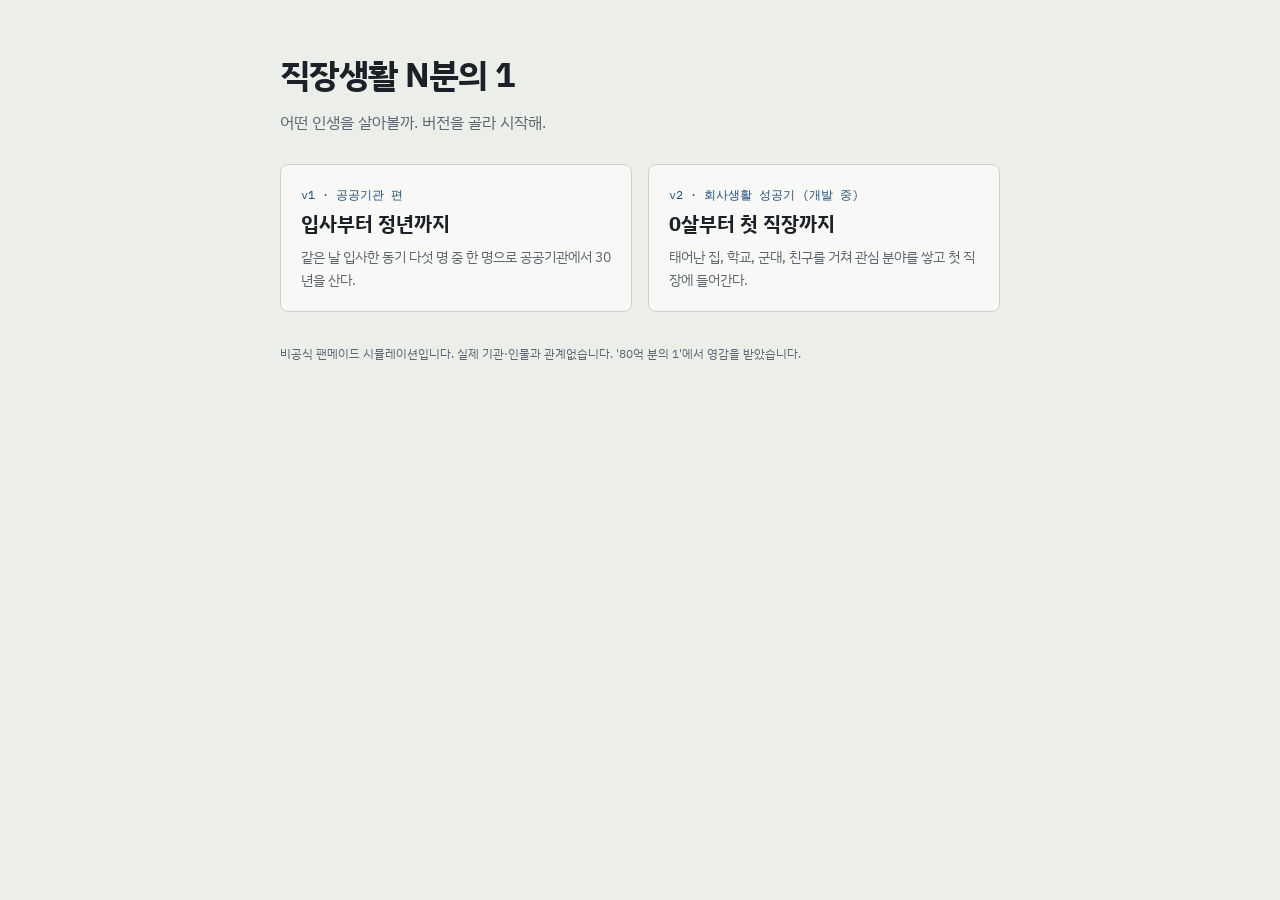
==== commit 32be5aa7: "refactor: v1을 v1 폴더로 이동하고 버전 선택 화면 추가 - 기존 index.html을 v1/index.html로 이동 - 루트 index.html을 v1·v2 버전 선" ====
--- a/index.html
+++ b/index.html
@@ -6,1830 +6,44 @@
 <title>직장생활 N분의 1</title>
 <link rel="preconnect" href="https://fonts.googleapis.com">
 <link rel="preconnect" href="https://fonts.gstatic.com" crossorigin>
-<link href="https://fonts.googleapis.com/css2?family=IBM+Plex+Mono:wght@400;500&family=IBM+Plex+Sans+KR:wght@400;500;600;700&display=swap" rel="stylesheet">
+<link href="https://fonts.googleapis.com/css2?family=IBM+Plex+Mono:wght@400;500&family=IBM+Plex+Sans+KR:wght@400;600;700&display=swap" rel="stylesheet">
 <style>
-/* 공문서·인사기록카드 톤: 회녹색 종이, 남색 잉크, 붉은 직인. 좌측 카드 / 중앙 로그 / 우측 동기 */
-:root{
-  --paper:#ECEEEA;
-  --surface:#F8F9F6;
-  --ink:#1C2127;
-  --muted:#5D6670;
-  --line:#CDD2CC;
-  --accent:#1F4E79;
-  --accent-soft:#DCE5EE;
-  --stamp:#B23A2E;
-  --font-body:"IBM Plex Sans KR","Apple SD Gothic Neo","Malgun Gothic",system-ui,sans-serif;
-  --font-mono:"IBM Plex Mono",ui-monospace,"SFMono-Regular",Menlo,monospace;
-  color-scheme:light;
-}
-@media (prefers-color-scheme: dark){
-  :root:not([data-theme="light"]){
-    --paper:#14181C;--surface:#1C2126;--ink:#E3E6E2;--muted:#9AA3AB;--line:#2F363D;
-    --accent:#86AFD9;--accent-soft:#22303D;--stamp:#E0796C;color-scheme:dark;
-  }
-}
-:root[data-theme="dark"]{
-  --paper:#14181C;--surface:#1C2126;--ink:#E3E6E2;--muted:#9AA3AB;--line:#2F363D;
-  --accent:#86AFD9;--accent-soft:#22303D;--stamp:#E0796C;color-scheme:dark;
-}
+/* 버전 선택: v1·v2 두 장의 카드 */
+:root{--paper:#ECEEEA;--surface:#F8F9F6;--ink:#1C2127;--muted:#5D6670;--line:#CDD2CC;--accent:#1F4E79;color-scheme:light;
+  --font-body:"IBM Plex Sans KR","Apple SD Gothic Neo","Malgun Gothic",system-ui,sans-serif;--font-mono:"IBM Plex Mono",ui-monospace,monospace}
+@media (prefers-color-scheme: dark){:root:not([data-theme="light"]){--paper:#14181C;--surface:#1C2126;--ink:#E3E6E2;--muted:#9AA3AB;--line:#2F363D;--accent:#86AFD9;color-scheme:dark}}
+:root[data-theme="dark"]{--paper:#14181C;--surface:#1C2126;--ink:#E3E6E2;--muted:#9AA3AB;--line:#2F363D;--accent:#86AFD9;color-scheme:dark}
 *{box-sizing:border-box}
-html,body{margin:0}
-body{background:var(--paper);color:var(--ink);font-family:var(--font-body);font-size:15px;line-height:1.65}
-button{font:inherit;color:inherit}
-:focus-visible{outline:2px solid var(--accent);outline-offset:2px}
-.mono{font-family:var(--font-mono);font-variant-numeric:tabular-nums}
-.bar{display:flex;align-items:center;gap:16px;flex-wrap:wrap;padding:12px 20px;border-bottom:1px solid var(--line);background:var(--surface);position:sticky;top:0;z-index:5}
-.brand{font-weight:700;letter-spacing:-0.01em}
-.brand small{font-weight:400;color:var(--muted);margin-left:8px;font-size:12px}
-.bar .date{font-family:var(--font-mono);color:var(--muted);font-size:13px}
-.bar .spacer{flex:1}
-.ctrl{display:flex;gap:4px;align-items:center;flex-wrap:wrap}
-.ctrl button,.btn{border:1px solid var(--line);background:var(--surface);padding:5px 11px;border-radius:4px;cursor:pointer;font-size:13px}
-.ctrl button[aria-pressed="true"]{background:var(--accent);border-color:var(--accent);color:var(--surface)}
-.ctrl label{font-size:13px;display:flex;gap:6px;align-items:center;margin-left:8px;cursor:pointer}
-.btn.primary{background:var(--accent);color:var(--surface);border-color:var(--accent);padding:10px 22px;font-size:15px;font-weight:600}
-.btn.danger{color:var(--stamp);border-color:var(--stamp)}
-.screen{max-width:1240px;margin:0 auto;padding:28px 20px}
-[hidden]{display:none!important}
-
-/* 시작 */
-.start{max-width:640px}
-.start h1{font-size:40px;line-height:1.2;margin:8px 0 16px;letter-spacing:-0.02em;text-wrap:balance}
-.start .eyebrow{font-family:var(--font-mono);font-size:12px;color:var(--muted)}
-.start p{color:var(--ink);max-width:62ch}
-.opts{display:grid;gap:18px;margin:28px 0;padding:20px;border:1px solid var(--line);background:var(--surface);border-radius:6px}
-.opt-label{font-size:13px;color:var(--muted);margin-bottom:6px}
-.seg{display:flex;gap:6px;flex-wrap:wrap}
-.seg button{border:1px solid var(--line);background:var(--paper);padding:7px 14px;border-radius:4px;cursor:pointer}
-.seg button[aria-pressed="true"]{border-color:var(--accent);background:var(--accent-soft);color:var(--accent);font-weight:600}
-.facts{display:grid;grid-template-columns:repeat(auto-fit,minmax(140px,1fr));gap:12px;margin:24px 0}
-.fact{border-top:2px solid var(--ink);padding-top:8px}
-.fact b{display:block;font-family:var(--font-mono);font-size:20px;font-weight:500}
-.fact span{font-size:12px;color:var(--muted)}
-
-/* 입사 통지서 */
-.notice{max-width:560px;background:var(--surface);border:1px solid var(--line);padding:32px;border-radius:6px;position:relative}
-.notice h2{margin:0 0 4px;font-size:24px;letter-spacing:0.2em;text-align:center}
-.notice .no{text-align:center;font-family:var(--font-mono);font-size:12px;color:var(--muted);margin-bottom:24px}
-.rows{display:grid;gap:0}
-.row{display:grid;grid-template-columns:96px 1fr auto;gap:12px;padding:10px 0;border-bottom:1px solid var(--line);align-items:baseline}
-.row .k{color:var(--muted);font-size:13px}
-.row .p{font-family:var(--font-mono);font-size:12px;color:var(--accent)}
-.row{animation:rise .35s ease both}
-@keyframes rise{from{opacity:.0;transform:translateY(4px)}to{opacity:1;transform:none}}
-.notice .foot{margin-top:20px;font-size:14px;color:var(--muted)}
-.seal{position:absolute;right:28px;bottom:84px;width:74px;height:74px;border:2.5px solid var(--stamp);border-radius:50%;color:var(--stamp);display:grid;place-items:center;font-size:12px;font-weight:700;text-align:center;line-height:1.25;transform:rotate(-12deg);opacity:.85}
-
-/* 게임 */
-.game{display:grid;grid-template-columns:280px minmax(0,1fr) 290px;gap:20px;align-items:start}
-.rightcol{display:grid;gap:16px}
-.actions-panel h3{margin:0 0 4px;font-size:13px;color:var(--muted);font-weight:500;letter-spacing:0.05em}
-.panel{background:var(--surface);border:1px solid var(--line);border-radius:6px;padding:16px}
-.card h3,.cohort h3{margin:0 0 10px;font-size:13px;color:var(--muted);font-weight:500;letter-spacing:0.05em}
-.pname{font-size:22px;font-weight:700;margin-bottom:2px}
-.kv{display:grid;grid-template-columns:64px 1fr;gap:4px 10px;font-size:13px;margin:12px 0}
-.kv dt{color:var(--muted)}
-.kv dd{margin:0}
-.stats{display:grid;gap:9px;margin:14px 0}
-.stat{display:grid;grid-template-columns:40px 1fr 30px;gap:8px;align-items:center;font-size:13px}
-.track{height:6px;background:var(--paper);border-radius:3px;overflow:hidden;border:1px solid var(--line)}
-.fill{height:100%;background:var(--accent);transition:width .3s}
-.fill.low{background:var(--stamp)}
-.stat .v{font-family:var(--font-mono);font-size:12px;text-align:right}
-.money{display:flex;justify-content:space-between;font-size:13px;padding:8px 0;border-top:1px solid var(--line);border-bottom:1px solid var(--line)}
-.money b{font-family:var(--font-mono);font-weight:500}
-.assets{border-top:1px solid var(--line);border-bottom:1px solid var(--line);padding:6px 0;font-size:13px}
-.assets .r{display:flex;justify-content:space-between;padding:2px 0}
-.assets .r b{font-family:var(--font-mono);font-weight:500}
-.assets .r.sub{color:var(--muted)}
-.assets .r.tot{border-top:1px dashed var(--line);margin-top:4px;padding-top:6px}
-.focus{margin-top:14px}
-.focus .seg button{padding:5px 10px;font-size:13px}
-.focus .hint{font-size:12px;color:var(--muted);margin-top:6px;min-height:2.6em}
-.resign{margin-top:16px;width:100%}
-
-.logwrap{background:var(--surface);border:1px solid var(--line);border-radius:6px;height:calc(100vh - 120px);min-height:420px;overflow-y:auto;padding:4px 20px 40px}
-.year{position:sticky;top:0;background:var(--surface);display:flex;gap:12px;align-items:baseline;padding:14px 0 8px;border-bottom:1px solid var(--ink);margin-top:10px;z-index:1}
-.year b{font-family:var(--font-mono);font-size:18px;font-weight:500}
-.year span{font-size:13px;color:var(--muted)}
-.entry{display:grid;grid-template-columns:38px 1fr;gap:10px;padding:9px 0;border-bottom:1px dashed var(--line)}
-.entry .when{font-family:var(--font-mono);font-size:12px;color:var(--muted);padding-top:2px}
-.entry p{margin:0;max-width:66ch}
-.entry .pick{color:var(--accent);font-size:14px;margin-top:4px}
-.entry .res{margin-top:2px}
-.entry.peer p{color:var(--muted);font-size:14px}
-.entry.peer .tag{font-size:11px;border:1px solid var(--line);border-radius:3px;padding:0 5px;margin-right:6px;color:var(--muted)}
-.entry.sys p{color:var(--muted);font-size:14px}
-.entry.key p{font-weight:600}
-.entry.act .when{color:var(--accent)}
-.entry.love .tag,.entry.team .tag{font-size:11px;border:1px solid var(--line);border-radius:3px;padding:0 5px;margin-right:6px;color:var(--muted)}
-.entry.love .tag{color:var(--stamp);border-color:var(--stamp)}
-.actions{margin-top:14px}
-.act-meta{font-size:12px;color:var(--muted);margin:-4px 0 8px}
-.act-list{display:grid;grid-template-columns:1fr 1fr;gap:6px}
-.act-list button{display:flex;flex-direction:column;align-items:flex-start;gap:1px;text-align:left;line-height:1.35;border:1px solid var(--line);background:var(--paper);padding:7px 10px;border-radius:4px;cursor:pointer;font-size:13px}
-.act-list button:hover:not(:disabled){border-color:var(--accent)}
-.act-list button:disabled{opacity:.45;cursor:not-allowed}
-.act-list .c{font-family:var(--font-mono);font-size:11px;color:var(--muted)}
-select{font:inherit;font-size:13px;color:var(--ink);background:var(--paper);border:1px solid var(--line);border-radius:4px;padding:5px 8px;width:100%}
-.goal-pick{margin-top:18px}
-.cohort button.peer-card{display:block;width:100%;text-align:left;background:none;border:0;border-bottom:1px solid var(--line);cursor:pointer;padding:10px 4px;border-radius:0}
-.cohort button.peer-card:hover:not(:disabled){background:var(--paper)}
-.cohort button.peer-card:disabled{cursor:default}
-.fr{display:flex;align-items:center;gap:6px;font-size:11px;color:var(--muted);margin-top:4px}
-.fr .track{flex:1;height:4px}
-.amt{font-family:var(--font-mono);font-size:12px;font-weight:500;color:var(--accent);margin-left:8px;white-space:nowrap}
-.amt.neg{color:var(--stamp)}
-
-.cohort .peer-card{padding:10px 0;border-bottom:1px solid var(--line);font-size:13px}
-.cohort .peer-card:last-child{border-bottom:0}
-.peer-card b{font-size:14px}
-.peer-card .meta{color:var(--muted)}
-.peer-card .st{font-size:12px;font-family:var(--font-mono)}
-.peer-card.out{opacity:.6}
-
-/* 모달 */
-.stat-head{display:flex;align-items:center;gap:6px;margin-top:6px}
-.stat-head h3{margin:0}
-.qbtn{width:20px;height:20px;border-radius:50%;border:1px solid var(--line);background:var(--paper);font-size:12px;line-height:1;cursor:pointer;padding:0;color:var(--muted)}
-.qbtn:hover{border-color:var(--accent);color:var(--accent)}
-#help,#asset,#people{z-index:30}
-#btnHelpClose,#btnAssetClose,#btnPeopleClose{margin-top:16px;padding:7px 18px;font-size:14px}
-.dialog.wide{max-width:600px}
-.pnote{font-size:12px;color:var(--muted);margin:-4px 0 8px}
-.pgroup{font-size:12px;color:var(--muted);font-weight:600;letter-spacing:0.04em;margin:14px 0 6px}
-.pgrid{display:grid;grid-template-columns:1fr 1fr;gap:8px}
-.pgrid.one{grid-template-columns:1fr}
-.prow{background:var(--paper);border:1px solid var(--line);border-left:4px solid var(--muted);border-radius:6px;padding:10px 12px}
-.prow.good{border-left-color:var(--accent)}
-.prow.bad{border-left-color:var(--stamp)}
-.prow.me{border-left-color:var(--ink)}
-.prow.boss{border-color:var(--accent);border-left-width:4px}
-.ptop{display:flex;align-items:flex-start;gap:8px}
-.prole{font-size:12px;color:var(--muted)}
-.pnm{font-size:15px;font-weight:700;margin:1px 0 0}
-.ptag{font-size:11px;border:1px solid var(--accent);color:var(--accent);border-radius:3px;padding:0 5px}
-.ptag.bad{border-color:var(--stamp);color:var(--stamp)}
-.ptag.good{border-color:var(--muted);color:var(--muted)}
-.pmeet{margin-left:auto;padding:3px 10px!important;font-size:12px!important;white-space:nowrap}
-.pbar{position:relative;height:6px;background:var(--paper);border:1px solid var(--line);border-radius:3px;margin:6px 0 4px}
-.pbar::after{content:"";position:absolute;left:50%;top:-2px;bottom:-2px;width:1px;background:var(--muted)}
-.pfill{position:absolute;top:0;bottom:0;background:var(--accent)}
-.pfill.neg{background:var(--stamp)}
-.pimp{font-size:13px}
-.pimp .n{font-family:var(--font-mono);margin-right:6px}
-.pwhy{font-size:12px;color:var(--muted)}
-.prow details{font-size:12px;color:var(--muted);margin-top:2px}
-.prow summary{cursor:pointer}
-.asec{border-top:1px solid var(--line);padding:12px 0}
-.asec h5{margin:0 0 6px;font-size:14px}
-.asec .note{font-size:12px;color:var(--muted);margin-bottom:8px}
-.asec .seg button{padding:5px 10px;font-size:13px}
-.arow{display:flex;justify-content:space-between;font-size:13px;padding:2px 0}
-.arow b{font-family:var(--font-mono);font-weight:500}
-.abtns{display:flex;gap:6px;flex-wrap:wrap;margin-top:6px}
-.abtns button:disabled{opacity:.45;cursor:not-allowed}
-.help-list{display:grid;grid-template-columns:56px 1fr;gap:10px 12px;margin:0 0 18px;font-size:13px;line-height:1.6}
-.help-list dt{font-weight:600}
-.help-list dd{margin:0}
-.help-list b{font-weight:500;color:var(--accent);margin-right:4px}
-.dialog.help{max-height:90vh;overflow-y:auto}
-.modal{position:fixed;inset:0;background:rgba(10,14,18,.45);display:grid;place-items:center;padding:16px;z-index:20}
-.dialog{background:var(--surface);border:1px solid var(--line);border-radius:6px;max-width:520px;width:100%;padding:24px;box-shadow:0 10px 40px rgba(0,0,0,.2)}
-.dialog .d-when{font-family:var(--font-mono);font-size:12px;color:var(--muted)}
-.dialog h4{margin:4px 0 10px;font-size:18px}
-.dialog p{margin:0 0 18px}
-.choices{display:grid;gap:8px}
-.choices button{text-align:left;border:1px solid var(--line);background:var(--paper);padding:11px 14px;border-radius:4px;cursor:pointer}
-.choices button:hover{border-color:var(--accent)}
-.choices button.auto{border-color:var(--accent);background:var(--accent-soft)}
-.choices small{display:block;color:var(--muted);font-size:12px;margin-top:2px}
-.choices small .up{color:var(--accent)}
-.choices small .dn{color:var(--stamp)}
-
-/* 엔딩 */
-.ending{max-width:760px;margin:0 auto 24px;background:var(--surface);border:1px solid var(--line);border-radius:6px;padding:28px;position:relative}
-.ending h2{margin:0 0 4px;font-size:24px}
-.ending .lead{margin:8px 0 18px;max-width:60ch}
-.ending .seal{top:24px;right:24px;bottom:auto}
-.ending .rows .row{grid-template-columns:96px 1fr}
-.ending h3{font-size:14px;margin:22px 0 6px;color:var(--muted);font-weight:500}
-.ending .acts{display:flex;gap:8px;margin-top:22px;flex-wrap:wrap}
-.copied{font-size:13px;color:var(--muted);align-self:center}
-textarea.fallback{width:100%;height:140px;margin-top:10px;font-family:var(--font-mono);font-size:12px;background:var(--paper);color:var(--ink);border:1px solid var(--line)}
-
-footer{max-width:1240px;margin:0 auto;padding:12px 20px 28px;font-size:12px;color:var(--muted)}
-
-@media (max-width:980px){
-  .pgrid{grid-template-columns:1fr}
-  .game{grid-template-columns:1fr}
-  .logwrap{height:62vh}
-  .start h1{font-size:30px}
-}
-@media (prefers-reduced-motion: reduce){
-  .row{animation:none}.fill{transition:none}
-}
+body{margin:0;background:var(--paper);color:var(--ink);font-family:var(--font-body);line-height:1.6}
+main{max-width:760px;margin:0 auto;padding:48px 20px}
+h1{font-size:34px;margin:0 0 8px;letter-spacing:-0.02em;text-wrap:balance}
+.lead{color:var(--muted);margin:0 0 28px}
+.grid{display:grid;grid-template-columns:repeat(auto-fit,minmax(260px,1fr));gap:16px}
+a.card{display:block;text-decoration:none;color:inherit;background:var(--surface);border:1px solid var(--line);border-radius:8px;padding:20px}
+a.card:hover,a.card:focus-visible{border-color:var(--accent);outline:none}
+.ver{font-family:var(--font-mono);font-size:12px;color:var(--accent)}
+.card h2{margin:4px 0 6px;font-size:20px}
+.card p{margin:0;color:var(--muted);font-size:14px}
+footer{margin-top:32px;font-size:12px;color:var(--muted)}
 </style>
 </head>
 <body>
-<header class="bar">
-  <div class="brand">직장생활 N분의 1<small>v1.8.4 · 비공식 팬메이드</small></div>
-  <div class="date" id="barDate"></div>
-  <div class="spacer"></div>
-  <div class="ctrl" id="gameCtrl" hidden>
-    <button type="button" data-speed="0" aria-pressed="false">일시정지</button>
-    <button type="button" data-speed="1" aria-pressed="true">1×</button>
-    <button type="button" data-speed="4" aria-pressed="false">4×</button>
-    <button type="button" data-speed="16" aria-pressed="false">16×</button>
-    <label for="autoPick"><input type="checkbox" id="autoPick"> 자동 선택</label>
+<main>
+  <h1>직장생활 N분의 1</h1>
+  <p class="lead">어떤 인생을 살아볼까. 버전을 골라 시작해.</p>
+  <div class="grid">
+    <a class="card" href="v1/index.html">
+      <div class="ver">v1 · 공공기관 편</div>
+      <h2>입사부터 정년까지</h2>
+      <p>같은 날 입사한 동기 다섯 명 중 한 명으로 공공기관에서 30년을 산다.</p>
+    </a>
+    <a class="card" href="v2/index.html">
+      <div class="ver">v2 · 회사생활 성공기 (개발 중)</div>
+      <h2>0살부터 첫 직장까지</h2>
+      <p>태어난 집, 학교, 군대, 친구를 거쳐 관심 분야를 쌓고 첫 직장에 들어간다.</p>
+    </a>
   </div>
-</header>
-
-<main id="start" class="screen">
-  <div class="start">
-    <div class="eyebrow">인사 시뮬레이션 · 입사부터 정년까지</div>
-    <h1>같은 날 입사한 다섯 명 중 한 명으로 30년을 산다</h1>
-    <p>입사 직렬, 고용형태, 배치 부서, 연고지는 고를 수 없다. 실제 채용 구조를 바탕으로 정해진다. 한 달이 한 턴이다. 대부분의 달은 그냥 지나가고, 가끔 무언가를 골라야 한다. 고른다고 결과가 정해지지는 않는다. 확률이 조금 바뀔 뿐이다.</p>
-    <div class="facts">
-      <div class="fact"><b>약 500명</b><span>임직원 수</span></div>
-      <div class="fact"><b>4,300만</b><span>신입 초봉(원, 추정)</span></div>
-      <div class="fact"><b>8개 팀</b><span>배치 가능 부서</span></div>
-      <div class="fact"><b>4년</b><span>순환보직 주기</span></div>
-    </div>
-    <div class="opts">
-      <div>
-        <div class="opt-label">한 번의 커리어에 쓸 시간</div>
-        <div class="seg" id="durSeg">
-          <button type="button" data-dur="30" aria-pressed="true">약 30분</button>
-          <button type="button" data-dur="60" aria-pressed="false">약 1시간</button>
-          <button type="button" data-dur="90" aria-pressed="false">약 1시간 30분</button>
-        </div>
-      </div>
-      <div>
-        <div class="opt-label">선택지</div>
-        <div class="seg" id="autoSeg">
-          <button type="button" data-auto="0" aria-pressed="true">직접 고른다</button>
-          <button type="button" data-auto="1" aria-pressed="false">자동으로 지켜본다</button>
-        </div>
-      </div>
-    </div>
-    <button type="button" class="btn primary" id="btnJoin">입사하기</button>
-  </div>
+  <footer>비공식 팬메이드 시뮬레이션입니다. 실제 기관·인물과 관계없습니다. '80억 분의 1'에서 영감을 받았습니다.</footer>
 </main>
-
-<main id="notice" class="screen" hidden>
-  <div class="notice">
-    <h2>입사 통지서</h2>
-    <div class="no mono" id="noticeNo"></div>
-    <div class="rows" id="noticeRows"></div>
-    <div class="goal-pick"><div class="opt-label">커리어 목표 (1년에 한 번 바꿀 수 있다)</div><div class="seg" id="goalSeg"></div></div>
-    <p class="foot" id="noticeFoot"></p>
-    <div class="seal">인사<br>담당</div>
-    <button type="button" class="btn primary" id="btnFirstDay">첫 출근하기</button>
-  </div>
-</main>
-
-<div id="endingWrap" class="screen" hidden style="padding-bottom:0"></div>
-
-<main id="game" class="screen game" hidden>
-  <aside class="panel card">
-    <h3>인사기록카드</h3>
-    <div class="pname" id="pName"></div>
-    <dl class="kv" id="pKv"></dl>
-    <div class="stat-head"><h3>스탯</h3><button type="button" class="qbtn" id="btnHelp" aria-label="스탯 설명 보기">?</button></div>
-    <div class="stats" id="pStats"></div>
-    <button type="button" class="btn" id="btnPeople" style="width:100%;margin:2px 0 12px">사내 관계</button>
-    <div class="assets" id="pAssets"></div>
-    <div class="money" style="border-top:0"><span>연봉</span><b id="pSalary"></b></div>
-    <div class="focus">
-      <h3 style="margin-top:12px">요즘 집중하는 것</h3>
-      <div class="seg" id="focusSeg"></div>
-      <div class="hint" id="focusHint"></div>
-    </div>
-    <div class="focus">
-      <h3 style="margin-top:12px">커리어 목표</h3>
-      <select id="goalSel" aria-label="커리어 목표"></select>
-      <div class="hint" id="goalHint"></div>
-    </div>
-    <button type="button" class="btn danger resign" id="btnResign">사직서 내기</button>
-  </aside>
-  <section class="logwrap" id="logWrap" aria-live="polite"><div id="log"></div></section>
-  <div class="rightcol">
-    <aside class="panel actions-panel">
-      <h3>행동</h3>
-      <div class="act-meta" id="actMeta"></div>
-      <div class="act-list" id="actList"></div>
-      <button type="button" class="btn" id="btnAsset" style="width:100%;margin-top:8px">자산 관리</button>
-    </aside>
-    <aside class="panel cohort">
-      <h3>같은 날 입사한 동기 · 눌러서 만나기</h3>
-      <div id="cohortList"></div>
-    </aside>
-  </div>
-</main>
-
-<div id="help" class="modal" hidden>
-  <div class="dialog help" role="dialog" aria-modal="true" aria-labelledby="hTitle">
-    <h4 id="hTitle">스탯 설명</h4>
-    <dl class="help-list">
-      <dt>역량</dt><dd><b>영향</b> 승진, 업무 이벤트 성공률, 공채·이직 합격. 72 이상이면 민간 이직 제안이 온다.<br><b>오르내림</b> 업무·자기계발 집중, 학원, 동기 스터디로 오른다. 높을수록 덜 오른다.</dd>
-      <dt>평판</dt><dd><b>영향</b> 승진, 순환보직 희망 반영, 본부와의 협상, 원장 공모. 팀장·실장인데 35 미만이면 보직 해임 위험이 있다.<br><b>오르내림</b> 업무·관계 집중과 성과로 오른다. 가만히 두면 50 쪽으로 돌아간다.</dd>
-      <dt>사교</dt><dd><b>영향</b> 멘탈 회복 속도, 사내 정치 결과, 연애 확률, 체육대회.<br><b>오르내림</b> 관계 집중, 한턱, 동호회, 동기 만남으로 오른다. 장거리·수도권에서 이사하지 않고 다니면 조금씩 준다.</dd>
-      <dt>체력</dt><dd><b>영향</b> 10 미만이면 쓰러져 병가를 낸다. 낮으면 야근을 피하고, 연인이 서운해하는 일이 잦아진다.<br><b>오르내림</b> 건강 집중, 여행, 검진으로 회복한다. 업무량, 나이, 출퇴근 거리로 준다.</dd>
-      <dt>멘탈</dt><dd><b>영향</b> 15 미만이면 번아웃이 온다. 낮으면 일을 피하는 쪽을 고른다. 워라밸 목표에 쓰인다.<br><b>오르내림</b> 사교, 반려동물, 여행, 동기 상담으로 회복한다. 본부 압박, 민원, 야근으로 준다.</dd>
-      <dt>친밀도</dt><dd>동기마다 따로 있다. 밥·술·스터디로 오르고, 시간이 지나면 조금씩 준다. 60 이상이면 결혼식 사회, 이직 추천, 승진 경쟁 이벤트가 생긴다.</dd>
-    </dl>
-    <button type="button" class="btn primary" id="btnHelpClose">닫기</button>
-  </div>
-</div>
-<div id="asset" class="modal" hidden>
-  <div class="dialog help" role="dialog" aria-modal="true" aria-labelledby="aTitle">
-    <h4 id="aTitle">자산 관리</h4>
-    <div id="aBody"></div>
-    <button type="button" class="btn primary" id="btnAssetClose">닫기</button>
-  </div>
-</div>
-<div id="people" class="modal" hidden>
-  <div class="dialog help wide" role="dialog" aria-modal="true" aria-labelledby="pTitle">
-    <h4 id="pTitle">사내 관계</h4>
-    <p class="pnote">회사 주요 인물들이 나를 어떻게 보는지. 만나기를 누르면 점심, 조언, 선물, 아부를 할 수 있다.</p>
-    <div id="pBody"></div>
-    <button type="button" class="btn primary" id="btnPeopleClose">닫기</button>
-  </div>
-</div>
-<div id="modal" class="modal" hidden>
-  <div class="dialog" role="dialog" aria-modal="true" aria-labelledby="mTitle">
-    <div class="d-when" id="mWhen"></div>
-    <h4 id="mTitle"></h4>
-    <p id="mText"></p>
-    <div class="choices" id="mChoices"></div>
-  </div>
-</div>
-
-<footer>비공식 팬메이드 시뮬레이션입니다. 실제 기관의 공식 자료가 아니며 실존 인물과 관계없습니다. 인원·초봉·채용 구조는 공개된 채용 공고와 공공기관 공시 정보를 참고했고, 승진 연수·확률·이벤트는 추정입니다. '80억 분의 1'에서 영감을 받았습니다.</footer>
-
-<script>
-"use strict";
-const $=s=>document.querySelector(s);
-const R=Math.random;
-const clamp=(v,a,b)=>Math.max(a,Math.min(b,v));
-const pick=a=>a[Math.floor(R()*a.length)];
-const chance=p=>R()<p;
-const randint=(a,b)=>a+Math.floor(R()*(b-a+1));
-function randn(){let u=0,v=0;while(!u)u=R();while(!v)v=R();return Math.sqrt(-2*Math.log(u))*Math.cos(2*Math.PI*v);}
-function wpick(items){const t=items.reduce((s,i)=>s+i.w,0);let r=R()*t;for(const i of items){r-=i.w;if(r<=0)return i;}return items[items.length-1];}
-const J=(w,a,b)=>{const c=w.charCodeAt(w.length-1)-0xAC00;return c>=0&&c<11172&&c%28?a:b;};
-const pct=(item,arr)=>Math.round(item.w/arr.reduce((s,i)=>s+i.w,0)*1000)/10;
-function fmtMoney(v){const s=v<0?'-':'';v=Math.abs(v);if(v>=10000){const e=Math.floor(v/10000),r=Math.round(v%10000);return s+e+'억'+(r?' '+r.toLocaleString()+'만':'');}return s+Math.round(v).toLocaleString()+'만';}
-
-/* ---------- 데이터 ---------- */
-const DEPTS={
-  daemin:{name:'대국민포털팀',hp:-0.6,mn:-1.0,sk:0.2,rp:0.25},
-  haeng:{name:'업무포털팀',hp:-0.9,mn:-0.6,sk:0.35,rp:0.2},
-  chwi1:{name:'취업지원서비스1팀',hp:-0.8,mn:-1.3,sk:0.3,rp:0.4},
-  chwi2:{name:'취업지원서비스2팀',hp:-0.8,mn:-1.3,sk:0.3,rp:0.4},
-  sec:{name:'정보보호팀',hp:-1.1,mn:-0.6,sk:0.4,rp:0.15},
-  ai:{name:'AI서비스팀',hp:-0.7,mn:-0.9,sk:0.5,rp:0.3},
-  research:{name:'연구팀',hp:-0.8,mn:-0.6,sk:0.4,rp:0.2},
-  mgmt:{name:'경영지원팀',hp:-0.6,mn:-1.0,sk:0.25,rp:0.35},
-};
-const IT_DEPTS=[{k:'daemin',w:18},{k:'haeng',w:18},{k:'chwi1',w:16},{k:'chwi2',w:16},{k:'sec',w:12},{k:'ai',w:20}];
-const TRACKS=[{k:'it',name:'정보화',w:75},{k:'admin',name:'경영사무',w:15},{k:'research',name:'연구',w:10}];
-const TYPES={
-  it:[{k:'reg5',name:'일반직 5급(대리)',w:60},{k:'reg6',name:'일반직 6급(주임) · 고졸',w:10},{k:'perm',name:'무기계약직(전문원)',w:10},{k:'temp',name:'기간제 계약직',w:20}],
-  admin:[{k:'reg5',name:'일반직 5급(대리)',w:75},{k:'reg6',name:'일반직 6급(주임) · 고졸',w:10},{k:'temp',name:'기간제 계약직',w:15}],
-  research:[{k:'reg5',name:'5급 연구원',w:80},{k:'temp',name:'기간제 연구원',w:20}],
-};
-const HOMES=[{k:'near',name:'근거리',cities:['혁신도시 인근 시','혁신도시 인근 군'],w:20},{k:'mid',name:'중거리',cities:['인근 광역시','인근 도청 소재지'],w:20},{k:'metro',name:'수도권',cities:['서울','인천','경기'],w:40},{k:'far',name:'장거리',cities:['울산','부산','대구','광주'],w:20}];
-const RANKS=['주임','대리','과장','차장','팀장','실장','원장'];
-const RRANKS=['연구원보','연구원','부연구위원','연구위원','팀장','실장','원장'];
-const MIN_Y=[4,5,5,4,4];
-const P_BASE=[0.55,0.5,0.45,0.35,0.25];
-const SAL=[3700,4317,5300,6400,7400,8600,12500];
-const SUR=['김','이','박','최','정','강','조','윤','장','임','한','오','서','신','권','황','안','송','류','홍'];
-const GIVEN=['민준','서연','지훈','하은','도윤','지우','예준','수아','시우','지민','현우','유진','준서','다은','건우','채원','우진','소윤','선우','지아','연우','윤서','태윤','하린','주원','은서','성민','혜진','동현','보람'];
-const FOCUS={
-  work:{name:'업무',sc:0,hp:-0.5,mn:-0.4,sk:0.45,rp:0.4,cost:0,hint:'역량과 평판이 오른다. 체력과 멘탈이 깎인다.'},
-  self:{name:'자기계발',sc:-0.05,hp:-0.3,mn:-0.1,sk:0.5,rp:0,cost:15,hint:'역량이 오른다. 이직·공채 기회가 늘어난다. 돈이 조금 든다.'},
-  rel:{name:'관계',sc:0.55,hp:-0.1,mn:0.4,sk:0,rp:0.35,cost:20,hint:'사교·평판·멘탈이 오른다. 모임 비용이 든다.'},
-  health:{name:'건강',sc:0.05,hp:1.2,mn:0.6,sk:-0.05,rp:-0.05,cost:10,hint:'체력과 멘탈이 회복된다. 일은 조금 덜 한다.'},
-};
-const STAT_NAMES={sk:'역량',rp:'평판',sc:'사교',hp:'체력',mn:'멘탈'};
-
-/* ---------- 시간 ---------- */
-const NOW=new Date();
-const Y0=NOW.getFullYear(), M0=NOW.getMonth()+1;
-const ym=mi=>({y:Y0+Math.floor((M0-1+mi)/12),m:((M0-1+mi)%12)+1});
-const ageOf=(p,mi)=>Math.floor((mi-p.birthMi)/12);
-function deathQ(a){return a<30?0.0004:a<40?0.0008:a<50?0.0018:0.0045;}
-function tenureStr(months){const y=Math.floor(months/12),m=months%12;return (y?y+'년 ':'')+m+'개월';}
-
-/* ---------- 인물 ---------- */
-function makePerson(){
-  const tr=wpick(TRACKS), tys=TYPES[tr.k], ty=wpick(tys);
-  let dept,deptP=100;
-  if(tr.k==='it'){const d=wpick(IT_DEPTS);dept=d.k;deptP=pct(d,IT_DEPTS);}else dept=tr.k==='admin'?'mgmt':'research';
-  const home=wpick(HOMES);
-  const age=ty.k==='reg6'?randint(19,22):tr.k==='research'?randint(29,35):ty.k==='temp'?randint(23,32):randint(25,31);
-  const type=ty.k.startsWith('reg')?'reg':ty.k;
-  const p={
-    name:pick(SUR)+pick(GIVEN),gender:pick(['남','여']),track:tr.k,trackName:tr.name,trackP:pct(tr,TRACKS),
-    typeName:ty.name,typeP:pct(ty,tys),type,rank:ty.k==='reg6'?0:1,
-    dept,deptP,home:home.k,homeName:pick(home.cities),homeZone:home.name,homeP:Math.round(pct(home,HOMES)/home.cities.length*10)/10,
-    birthMi:-(age*12+randint(0,11)),
-    sk:randint(30,48)+(tr.k==='research'?8:0),rp:randint(38,52),sc:randint(38,62),hp:randint(66,84),mn:randint(62,80),
-    money:randint(300,2500),married:false,dating:false,kids:0,house:false,moved:home.k==='near',
-    rankSince:0,deptSince:0,joinMi:0,promoFails:0,ended:null,fr:randint(10,30),deptHist:[DEPTS[dept].name],
-  };
-  if(type==='temp'){const c=pick([6,10,12]);p.contractEnd=c;p.contractTotal=c;}
-  return p;
-}
-function rankTitle(p){
-  if(p.type==='temp')return p.track==='research'?'기간제 연구원':'계약직';
-  if(p.type==='perm')return '전문원';
-  return (p.track==='research'?RRANKS:RANKS)[p.rank]+(p===S&&S.acting?' (팀장 대행)':'');
-}
-function deptLabel(p){
-  if(p.rank>=6&&p.type==='reg')return '원장실';
-  if(p.rank===5&&p.type==='reg')return ({it:'정보화',admin:'경영',research:'연구'})[p.track]+' 부문 실';
-  return DEPTS[p.dept].name;
-}
-function salary(p,mi){
-  const yrs=Math.max(0,(mi-p.joinMi)/12);
-  if(p.type==='temp')return p.track==='research'?3600:3200;
-  if(p.type==='perm')return Math.round(3800*Math.pow(1.015,yrs));
-  return Math.round(SAL[p.rank]*Math.pow(1.02,yrs));
-}
-
-/* ---------- 상태 ---------- */
-let S=null, cohort=[], settings={dur:30,auto:false};
-let timer=null, speed=1, busy=false, baseMs=5000, resignReq=false;
-const age=()=>ageOf(S,S.mi);
-let pendingMoney=0;
-function E(o){for(const k in o){if(k==='money'){S.money+=o[k];pendingMoney+=o[k];S.yr.ev+=o[k];}else S[k]=clamp(S[k]+o[k],0,100);}}
-const fmtSigned=v=>(v>=0?'+':'−')+fmtMoney(Math.abs(v))+'원';
-
-/* ---------- 로그 ---------- */
-let lastYearHeader=null;
-function yearHeader(){
-  const {y}=ym(S.mi);
-  if(lastYearHeader===y)return;
-  lastYearHeader=y;
-  const d=document.createElement('div');d.className='year';
-  d.innerHTML=`<b>${y}</b><span>${age()}세 · ${rankTitle(S)} · ${deptLabel(S)}</span>`;
-  $('#log').appendChild(d);
-}
-function addLog(text,opt={}){
-  yearHeader();
-  const {m}=ym(S.mi);
-  const wrap=$('#logWrap'), stick=wrap.scrollHeight-wrap.scrollTop-wrap.clientHeight<80;
-  const d=document.createElement('div');
-  d.className='entry'+(opt.kind?' '+opt.kind:'');
-  const body=document.createElement('div');
-  const p=document.createElement('p');
-  if(opt.tag){const t=document.createElement('span');t.className='tag';t.textContent=opt.tag;p.appendChild(t);}
-  p.appendChild(document.createTextNode(text));body.appendChild(p);
-  if(opt.pick){const q=document.createElement('p');q.className='pick';q.textContent='→ '+opt.pick;body.appendChild(q);}
-  if(opt.res){const q=document.createElement('p');q.className='res';q.textContent=opt.res;body.appendChild(q);}
-  if(pendingMoney&&Math.abs(pendingMoney)>=1){const last=body.lastChild,a=document.createElement('span');a.className='amt'+(pendingMoney<0?' neg':'');a.textContent=fmtSigned(Math.round(pendingMoney));last.appendChild(a);}
-  pendingMoney=0;
-  d.innerHTML=`<div class="when">${m}월</div>`;d.appendChild(body);
-  $('#log').appendChild(d);
-  if(stick)wrap.scrollTop=wrap.scrollHeight;
-}
-
-const CLUBS={
-  '등산':{join:{hp:2,mn:2},hint:'체력↑ 멘탈↑'},
-  '풋살':{join:{hp:2,sc:2},hint:'체력↑ 사교↑ · 가끔 부상'},
-  '보드게임':{join:{sc:2,mn:2},hint:'사교↑ 멘탈↑ · 다른 부서 인맥'},
-  '독서':{join:{mn:2,sk:1},hint:'멘탈↑ 역량 조금↑ · 연애 확률 조금↑'},
-};
-/* ---------- 선택지 힌트 ---------- */
-const LEAVE_ENDING='게임 종료 (이직 엔딩)';
-const HINTS={
-  '채용 공고|지원한다':{d:'합격하면 정규직 전환 · 떨어지면 멘탈↓',p:()=>0.1+S.sk/350+Math.min(S.selfdev,12)*0.012},
-  '체육대회|계주에 나간다':{d:'사교↑ 평판↑ 멘탈↑ 체력↓',p:()=>0.2+(S.hp+S.sc)/500},
-  '체육대회|응원석에 앉는다':{d:'사교 조금↑'},
-  '체육대회|연차를 쓴다':{d:'멘탈↑ 사교↓'},
-  '송년회|2차까지 간다':{d:'사교↑ 평판 조금↑ 체력↓ −10만원'},
-  '송년회|1차만 있다가 나온다':{d:'사교 조금↑'},
-  '송년회|불참한다':{d:'멘탈 조금↑ 사교↓'},
-  '두 라인|A팀장 쪽 점심에 간다':{d:'평판 조금↑ 사교 조금↑ · 다음 해 인사에 따라 평판↑ 또는 평판↓'},
-  '두 라인|B팀장 쪽 점심에 간다':{d:'평판 조금↑ 사교 조금↑ · 다음 해 인사에 따라 평판↑ 또는 평판↓'},
-  '두 라인|혼자 먹는다':{d:'멘탈 조금↑ 사교 조금↓'},
-  '소개팅|나간다':{d:'잘되면 연애 시작 멘탈↑',p:()=>0.2+S.sc/350},
-  '소개 제안|나간다':{d:'잘되면 연애 시작 멘탈↑',p:()=>0.4+(S.sc-50)/300},
-  '거처|혁신도시로 완전히 이사한다':{d:'체력↑ 출퇴근 소모 사라짐 멘탈 조금↓ −300만원'},
-  '거처|지금처럼 다닌다':{d:'체력 조금↓'},
-  '이직 제안|옮긴다':{d:'게임 종료 (민간 이직 엔딩)'},
-  '이직 제안|거절한다':{d:'멘탈 조금↑'},
-  '필기 합격|면접을 본다':{d:'합격하면 게임 종료 (이직 엔딩) · 떨어지면 멘탈↓',p:()=>0.35+S.sk/300},
-  '동기 추천|지원한다':{d:'합격하면 게임 종료 (이직 엔딩) · 떨어지면 멘탈↓',p:()=>0.45+S.sk/400},
-  '원장 공모|지원한다':{d:'임명되면 원장(임기 3년) · 떨어지면 멘탈↓',p:()=>0.06+S.rp/600},
-  '출산|육아휴직 1년':{d:'멘탈↑ 아이 친밀도↑ 평판 조금↓ · 1년간 월 150만원'},
-  '출산|육아휴직 3개월':{d:'멘탈↑ · 3개월간 월 150만원'},
-  '출산|휴직하지 않는다':{d:'멘탈↓ 평판 조금↑'},
-  '번아웃|병가를 낸다(3개월)':{d:'멘탈 회복 평판 조금↓ · 3개월 쉼'},
-  '번아웃|상담 프로그램을 신청한다':{d:'멘탈↑'},
-  '번아웃|버틴다':{d:'멘탈 조금↑'},
-  '번아웃|사직서를 낸다':{d:'게임 종료'},
-  '사직서|제출한다':{d:'게임 종료'},
-  '돈 부탁|빌려준다':{d:'−1,000만원 · 1~2년 뒤 돌려받을 수도 있음',p:()=>0.6,label:'돌려받을 가능성'},
-  '돈 부탁|거절한다':{d:'사교 조금↓'},
-  '동기의 부탁|빌려준다':{d:'−500만원 친밀도↑',p:()=>0.85,label:'돌려받을 가능성'},
-  '동기의 부탁|거절한다':{d:'친밀도↓'},
-  '부모님 집|전부 보낸다':{d:'−500만원 멘탈↑'},
-  '부모님 집|절반만 보낸다':{d:'−250만원 멘탈 조금↑'},
-  '부모님 집|형편이 안 된다고 한다':{d:'멘탈↓'},
-  '형제의 사업|투자한다':{d:'−3,000만원 · 잘되면 6,000만원으로 돌려받음',p:()=>0.3},
-  '형제의 사업|거절한다':{d:'멘탈 조금↓'},
-  '학원|보낸다':{d:'매달 −30만원 아이 친밀도↑ · 대학 결과에 도움'},
-  '학원|안 보낸다':{d:'멘탈 조금↓ 아이 친밀도↓'},
-  '과외|과외를 시킨다':{d:'매달 −90만원 · 대학 결과에 크게 도움'},
-  '과외|학원만 보낸다':{d:'매달 −30만원 · 대학 결과에 도움'},
-  '과외|안 시킨다':{d:'멘탈↓ 아이 친밀도↓'},
-  '자녀 결혼|1억을 보태준다':{d:'−1억원 멘탈↑'},
-  '자녀 결혼|5,000만 원을 보태준다':{d:'−5,000만원 멘탈↑'},
-  '자녀 결혼|마음만 전한다':{d:'멘탈 조금↓'},
-  '차 교체|새 차로 바꾼다':{d:'−2,500만원 멘탈 조금↑'},
-  '차 교체|고쳐서 더 탄다':{d:'−150만원 · 이후 수리비가 자주 나감'},
-};
-function hintFor(title,c){
-  if(c.d||c.p)return {d:c.d,p:c.p,label:c.pl};
-  const h=HINTS[title+'|'+c.t];if(h)return h;
-  if(title==='동호회'&&c.t.endsWith('동호회에 든다'))return {d:CLUBS[c.t.split(' ')[0]].hint};
-  if(title==='순환보직')return {d:c.t.includes('유지')?'':'',p:()=>0.35+S.rp/200,label:'희망 반영 가능성'};
-  return null;
-}
-function renderHint(el,h){
-  (h.d||'').split(' ').filter(Boolean).forEach((tk,i)=>{
-    if(i)el.appendChild(document.createTextNode(' '));
-    const sp=document.createElement('span');sp.textContent=tk;
-    if(tk.includes('↑'))sp.className='up';else if(tk.includes('↓')||/^−.*원$/.test(tk))sp.className='dn';
-    el.appendChild(sp);
-  });
-  if(h.p){const v=clamp(h.p(),0,1),t=v>=0.6?'높음':v>=0.35?'보통':'낮음';el.appendChild(document.createTextNode((h.d?' · ':'')+(h.label||'성공 가능성')+' '+t));}
-}
-
-/* ---------- 모달 ---------- */
-function ask(title,text,choices){
-  return new Promise(res=>{
-    const {y,m}=ym(S.mi);
-    $('#mWhen').textContent=`${y}년 ${m}월 · ${deptLabel(S)}`;
-    $('#mTitle').textContent=title;$('#mText').textContent=text;
-    const box=$('#mChoices');box.innerHTML='';
-    let done=false;
-    const finish=i=>{if(done)return;done=true;$('#modal').hidden=true;res(i);};
-    choices.forEach((c,i)=>{
-      const b=document.createElement('button');b.type='button';
-      b.textContent=c.t;
-      const h=hintFor(title,c);
-      if(h&&(h.d||h.p)){const s=document.createElement('small');renderHint(s,h);b.appendChild(s);}
-      b.addEventListener('click',()=>finish(i));box.appendChild(b);
-    });
-    $('#modal').hidden=false;
-    if(settings.auto){
-      const i=Math.floor(R()*choices.length);
-      setTimeout(()=>box.children[i]&&box.children[i].classList.add('auto'),Math.min(700,1400/speed));
-      setTimeout(()=>finish(i),Math.max(250,1800/Math.max(speed,1)));
-    }else{box.firstChild.focus();}
-  });
-}
-
-/* ---------- 커리어 목표 ---------- */
-const GOALS={
-  chief:{name:'원장까지',hint:'실장 이상이면 달성, 원장이면 완전 달성.',w:{pol_line:2,soc_mentor:1.5,soc_lunch:1.5}},
-  wlb:{name:'워라밸',hint:'정년까지 다니고 평균 멘탈 55 이상이면 달성.',w:{club_act:2,dating_intro:1.5,soc_workshop:1.3,pet_day:1.5}},
-  exit:{name:'이직',hint:'다른 공기업이나 민간으로 옮기면 달성.',w:{other_pe:2,job_offer:2}},
-  expert:{name:'전문가',hint:'역량 85에 한 번이라도 도달하면 달성.',w:{}},
-  fire:{name:'조기 은퇴',hint:'55세 전에 순자산 10억을 넘기고 사직서를 내면 달성.',w:{house:1.5}},
-};
-function goalResult(){
-  const k=S.ended.kind,avg=S.mnN?S.mnSum/S.mnN:0;
-  switch(S.goal){
-    case 'chief':return S.maxRank>=6?'완전 달성 (원장)':S.maxRank>=5?'달성 (실장)':'미달성';
-    case 'wlb':return (k==='정년퇴직'&&avg>=55?'달성':'미달성')+` (평균 멘탈 ${Math.round(avg)})`;
-    case 'exit':return ['공기업 이직','민간 이직','동기 추천 이직'].includes(k)?'달성':'미달성';
-    case 'expert':return ((S.maxSk||0)>=85?'달성':'미달성')+` (최고 역량 ${Math.round(S.maxSk||0)})`;
-    case 'fire':return k==='자진 퇴사'&&age()<55&&netWorth()>=100000?'달성':'미달성';
-  }
-  return '';
-}
-
-/* ---------- 연애·가족 ---------- */
-const pw=()=>S.married?(S.gender==='남'?'아내':'남편'):(S.gender==='남'?'여자친구':'남자친구');
-const pwJ=(a,b)=>pw()+J(pw(),a,b);
-function startDating(){S.dating=true;S.datingSince=S.mi;S.pfr=50;S.pPref=wpick([{w:25,v:'big'},{w:40,v:'mid'},{w:25,v:'small'},{w:10,v:'none'}]).v;}
-const PF=d=>{if(S.dating||S.married)S.pfr=clamp((S.pfr??50)+d,0,100);};
-const recentDate=()=>S.lastDate!==undefined&&S.mi-S.lastDate<=3;
-const LOVE=[
-  {w:()=>(S.focus==='work'||S.hp<40)?3:0.3,f:()=>{E({mn:-2});PF(-5);S.sulkMi=S.mi;return `야근이 잦아 ${pwJ('이','가')} 서운해했다.`;}},
-  {w:()=>{const m=ym(S.mi).m;return (m===6||m===7)&&S.type!=='temp'?3:0;},f:()=>{E({mn:3,money:-10});PF(3);return `성과급으로 ${pw()}에게 맛있는 걸 사줬더니 좋아했다.`;}},
-  {w:()=>S.dating&&!S.moved&&(S.home==='far'||S.home==='metro')?1.5:0,f:()=>{E({hp:-1});PF(-1);return '주말마다 KTX를 탄다. 장거리 연애가 이어지고 있다.';}},
-  {w:()=>{const base=S.married&&S.marriedAt!==undefined?S.marriedAt:(S.datingSince||0);return S.mi-base>=12&&S.annY!==ym(S.mi).y?1:0;},good:1,f:()=>{const n=Math.floor((S.mi-(S.married&&S.marriedAt!==undefined?S.marriedAt:S.datingSince||0))/12);S.annY=ym(S.mi).y;E({mn:2,money:-5});PF(3);return `${S.married?'결혼':'만난 지'} ${n}주년이었다. 작은 꽃다발을 샀다.`;}},
-  {w:()=>1,f:()=>{E({mn:-1});PF(-2);return pick(['사소한 일로 다퉜다. 이틀 뒤 먼저 연락했다.','약속 시간을 두고 다퉜다. 저녁을 사며 화해했다.']);}},
-  {w:()=>S.dating&&!S.metParents?1:0,good:1,f:()=>{S.metParents=true;PF(3);return `${pw()}의 부모님께 처음 인사를 드렸다. 과일 바구니를 들고 갔다.`;}},
-  {w:()=>1,good:1,f:()=>{E({mn:2});PF(2);return '다음 연휴에 같이 갈 여행지를 정했다.';}},
-  {w:()=>S.married?1:0,good:1,f:()=>{E({mn:2});PF(3);return `${pw()}의 생일이었다. ${pick(['미역국을 끓였다.','케이크를 예약해 뒀다.'])}`;}},
-  {w:()=>S.married&&S.kids>0?1.2:0,f:()=>{E({mn:-2});PF(-3);return '육아 분담 문제로 다퉜다. 주말 오전은 내가 맡기로 했다.';}},
-  {w:()=>S.married?1:0,f:()=>'주말에 같이 장을 봤다. 카트가 금방 찼다.'},
-  {w:()=>S.married&&(S.pfr??50)<30?3:0,f:()=>{E({mn:-3});PF(-2);return pick(['저녁 식탁에서 말이 없었다.','같은 문제로 또 다퉜다. 이번엔 먼저 연락하지 않았다.','주말 내내 각자 방에 있었다.']);}},
-  {w:()=>S.mn<35?2:0,good:1,f:()=>{E({mn:4});PF(2);return `회사 일로 힘들어하자 ${pwJ('이','가')} 조용히 이야기를 들어줬다.`;}},
-];
-function loveLog(){
-  const boost=recentDate()||S.focus==='rel'?1.6:1;
-  S.loveCd=S.loveCd||{};
-  const items=LOVE.map((l,i)=>({w:(S.loveCd[i]!==undefined&&S.mi-S.loveCd[i]<12)?0:l.w()*(l.good?boost:1),l,i})).filter(x=>x.w>0);
-  if(!items.length)return;
-  const it=wpick(items);S.loveCd[it.i]=S.mi;
-  addLog(it.l.f(),{kind:'love',tag:S.married?'가족':'연애'});
-}
-const lead=()=>S.type==='reg'&&S.rank>=4;
-const TEAM=[
-  ()=>{if(lead()){E({rp:1,hp:-1});return '신입이 팀에 배치됐다. 첫 주 업무 계획을 직접 짰다.';}
-       if(S.mi<24)return '팀에 신입이 들어왔다. 나도 아직 신입인데 질문을 받았다.';
-       if(S.sc>=55){E({sc:1,rp:1});return '팀에 신입이 들어왔다. 옛날 내 모습 같아서 먼저 다가가 도와줬다.';}
-       return '팀에 신입이 들어왔다. 인사만 하고 자리로 돌아왔다.';},
-  ()=>{if(lead()){E({mn:-1});return '팀원이 육아휴직을 신청했다. 대체 인력을 요청했다.';}E({hp:-1});return '옆자리 선배가 육아휴직에 들어갔다. 업무 일부가 내게 넘어왔다.';},
-  ()=>'1년 동안 휴직했던 팀원이 복직했다. 시스템이 많이 바뀌었다며 웃었다.',
-  ()=>{E({mn:-1});return pick(['주간회의가 월요일 오전 9시로 옮겨졌다.','주간보고 양식이 또 바뀌었다.']);},
-  ()=>{if(chance(0.5)){E({mn:1});return '자리 배치가 바뀌었다. 창가 자리가 됐다.';}E({mn:-1});return '자리 배치가 바뀌었다. 팀장 바로 앞자리가 됐다.';},
-  ()=>{E({sc:1});return '다른 기관으로 옮기는 팀원의 송별회가 있었다. 롤링페이퍼에 한 줄을 적었다.';},
-  ()=>'회의실 에어컨이 고장 났다. 일주일 동안 회의가 짧아졌다.',
-  ()=>'팀 단톡방에 결혼 소식이 올라왔다. 축하 이모티콘이 이어졌다.',
-  ()=>{E({hp:-1});return '팀 사무실이 3층에서 5층으로 옮겼다. 짐 상자 네 개를 날랐다.';},
-  ()=>S.track==='it'?'협력사 직원 세 명이 팀에 상주하기 시작했다. 회의실 예약이 어려워졌다.':'팀에 새 복합기가 들어왔다. 첫날 종이가 두 번 걸렸다.',
-  ()=>{E({sc:1});return lead()?'팀원이 승진했다. 점심은 내가 샀다.':'팀 선배가 승진했다. 점심은 선배가 샀다.';},
-  ()=>'점심 메뉴를 두고 국밥파와 샐러드파가 갈렸다. 결국 둘 다 갔다.',
-  ()=>{E({rp:-1,mn:-1});return '내가 올린 공문에 오타가 있었다. 정정 공문을 다시 냈다.';},
-];
-
-/* ---------- 사내 인물 ---------- */
-const SEATS=['ceo','d:it','d:ms',...Object.keys(DEPTS).map(k=>'t:'+k)];
-const seatRole=k=>k==='ceo'?'원장':k.startsWith('d:')?'실장':'팀장';
-function seatLabel(k){if(k==='ceo')return '원장';if(k==='d:it')return '실장 · 정보화';if(k==='d:ms')return '실장 · 경영·연구';return '팀장 · '+DEPTS[k.slice(2)].name;}
-const ROLE_M={팀장:1,실장:1.3,원장:1.6};
-function newPerson(seat){let n,t=0;do{n=pick(SUR)+pick(GIVEN);t++;}while(t<50&&((S.people||[]).some(p=>p.name===n)||cohort.some(p=>p.name===n)||n===S.name));return {seat,name:n,rel:randint(-5,5),hist:[],flat:0};}
-function mySeat(){if(S.acting)return S.acting.seat;if(S.type!=='reg')return null;if(S.rank>=6)return 'ceo';if(S.rank===5)return dirSeat();if(S.rank===4)return 't:'+S.dept;return null;}
-const dirSeat=()=>S.track==='it'?'d:it':'d:ms';
-const seatOf=k=>(S.people||[]).find(p=>p.seat===k);
-function syncSeats(){
-  const my=mySeat(),out=[];
-  S.people.forEach(p=>{if(p.seat===my){out.push(p);p.seat=null;}});
-  S.people=S.people.filter(p=>p.seat);
-  for(const k of SEATS){if(k===my||seatOf(k))continue;const d=out.shift();if(d){d.seat=k;S.people.push(d);}else S.people.push(newPerson(k));}
-}
-function bossSeat(){if(S.acting)return dirSeat();if(S.type==='reg'&&S.rank>=6)return null;if(S.type==='reg'&&S.rank===5)return 'ceo';if(S.type==='reg'&&S.rank===4)return dirSeat();return 't:'+S.dept;}
-const boss=()=>{const k=bossSeat();return k?seatOf(k):null;};
-const bossTitle=()=>{const k=bossSeat();return k?seatRole(k):'';};
-function rel(p,d,why){if(!p)return;p.rel=clamp(p.rel+d,-100,100);p.hist.unshift({mi:S.mi,d:Math.round(d),why});p.hist=p.hist.slice(0,4);}
-function impression(r){return r>=60?'아끼는 사람으로 생각한다':r>=25?'일 잘한다고 보고 있다':r>-25?'특별한 인상이 없다':r>-60?'조금 불편해한다':'대놓고 싫어한다';}
-function otherLeader(){const l=(S.people||[]).filter(p=>p.seat.startsWith('t:')&&p.seat!==bossSeat());return l.length?pick(l):null;}
-function reshuffle(){
-  let n=0;const my=mySeat();
-  for(const k of SEATS.slice().sort(()=>R()-0.5)){
-    if(k===my||n>=1)continue;
-    const pr=k==='ceo'?(S.mi-(S.ceoMi??0)>=36?1:0):k.startsWith('d:')?0.08:0.1;
-    if(!chance(pr))continue;
-    const old=seatOf(k);S.people=S.people.filter(p=>p!==old);
-    if(k.startsWith('d:')){const aw=S.people.filter(p=>p.award&&p.seat.startsWith('t:'));if(aw.length&&chance(0.6)){const c=pick(aw),os=c.seat;c.seat=k;c.award=false;S.people.push(newPerson(os));n++;addLog(`표창을 받았던 ${c.name} 팀장이 ${seatLabel(k).replace(' · ',' (')}) 자리에 올랐다.`,{kind:'sys',tag:'인사'});leaveReact(old);continue;}}
-    const np=newPerson(k);S.people.push(np);n++;
-    if(k==='ceo')S.ceoMi=S.mi;
-    const b=k===bossSeat();
-    addLog(b?`${seatRole(k)}이 바뀌었다. ${old?old.name+' '+seatRole(k)+'은 다른 자리로 갔고, ':''}새로 ${np.name}${J(np.name,'이','가')} 왔다.`:`인사이동으로 ${seatLabel(k).replace(' · ',' (')}${k==='ceo'?'':')'} 자리에 ${np.name}${J(np.name,'이','가')} 왔다.`,{kind:'sys',tag:'인사'});
-  }
-}
-function leaveReact(old){
-  if(!old)return '';
-  if(old.rel>=40){E({mn:-3});return ' 든든한 아군이 사라졌다.';}
-  if(old.rel<=-30){E({mn:3});return ' 솔직히 숨통이 트였다.';}
-  return '';
-}
-function vacate(k){const old=seatOf(k);S.people=S.people.filter(p=>p!==old);return old;}
-const ORGS=['근로복지공단','한국산업인력공단','한국장애인고용공단','노사발전재단','한국기술교육대학교'];
-async function incident(){
-  const my=mySeat(),bs=bossSeat();
-  const pool=SEATS.filter(k=>k.startsWith('t:')&&k!==my&&seatOf(k));
-  if(!pool.length)return;
-  const k=bs&&bs.startsWith('t:')&&pool.includes(bs)&&chance(0.25)?bs:pick(pool);
-  const p=seatOf(k),team=DEPTS[k.slice(2)].name,isBoss=k===bs,who=isBoss?'우리 팀장':`${team} ${p.name} 팀장`,ws=isBoss?'우리 팀장':`${p.name} 팀장`;
-  const type=wpick([{w:20,v:'outage'},{w:20,v:'audit'},{w:12,v:'gapjil'},{w:20,v:'award'},{w:10,v:'out'},{w:18,v:'press'}]).v;
-  const opt={kind:'sys',tag:'사내'};
-  let gone=false;
-  if(type==='outage'){
-    if(chance(0.5)){rel(p,0,'장애 책임으로 경고를 받았다');addLog(`${team}이 맡은 시스템에 대규모 장애가 났다. ${ws}${J(ws,'이','가')} 경고를 받았다.`,opt);}
-    else{vacate(k);gone=true;addLog(`${team}이 맡은 시스템에 대규모 장애가 났다. ${ws}${J(ws,'이','가')} 보직에서 해임됐다.`+leaveReact(p),opt);}
-  }else if(type==='audit'){
-    p.disc=true;
-    if(chance(0.4)){
-      const ceo=seatOf('ceo');
-      await resolve('탄원서',`감사에서 ${team} 예산 집행 문제가 지적됐다. ${p.name} 팀장의 징계를 막자는 탄원서가 돌고 있다.`,[
-        X('서명한다',()=>{rel(p,15,'징계 위기 때 탄원서에 서명해줬다');rel(ceo,-3,'징계 건 탄원서에 이름을 올렸다');return chance(0.5)?`징계는 견책으로 낮아졌다. ${p.name} 팀장이 따로 고맙다고 했다.`:'결국 감봉 처분이 나왔다.';},`${p.name} 팀장 관계↑↑ 원장 관계 조금↓`),
-        X('서명하지 않는다',()=>{rel(p,-6,'탄원서에 서명하지 않았다');rel(ceo,1,'징계 건에 거리를 뒀다');return '감봉 처분이 나왔다. 복도에서 마주쳤을 때 인사가 짧았다.';},`${p.name} 팀장 관계↓`)],true,'key');
-    }else addLog(`감사에서 ${team} 예산 집행 문제가 지적됐다. ${ws}${J(ws,'이','가')} ${pick(['견책','감봉 1개월'])} 처분을 받았다.`,opt);
-  }else if(type==='gapjil'){
-    if(chance(0.35)){
-      await resolve('증언 요청',`${team}에서 ${p.name} 팀장에 대한 갑질 신고가 들어왔다. 조사 담당자가 나에게 목격 진술을 요청했다.`,[
-        X('본 대로 진술한다',()=>{E({mn:2,sc:2});if(chance(0.6)){vacate(k);gone=true;return `조사 결과 ${p.name} 팀장은 다른 부서로 옮겼다. 신고한 직원이 고맙다는 메시지를 보냈다.`+leaveReact(p);}rel(p,-15,'갑질 조사에서 불리한 진술을 했다');return '무혐의로 끝났다. 그 뒤로 그 팀장과는 눈을 마주치지 않는다.';},'사교↑ 멘탈 조금↑ · 그 팀장 관계↓'),
-        X('기억이 잘 안 난다고 한다',()=>{E({mn:-2});return '조사는 무혐의로 끝났다. 신고한 직원이 나를 피하는 것 같았다.';},'멘탈 조금↓')],true,'key');
-    }else if(chance(0.5)){vacate(k);gone=true;addLog(`${team}에서 갑질 신고가 들어왔다. 조사 끝에 ${ws}${J(ws,'은','는')} 다른 부서로 옮겼다.`+leaveReact(p),opt);}
-    else{rel(p,0,'갑질 신고가 무혐의로 끝났다');addLog(`${team}에서 갑질 신고가 들어왔다. 조사는 무혐의로 끝났다. 팀 분위기는 한동안 가라앉았다.`,opt);}
-  }else if(type==='award'){
-    p.award=true;rel(p,0,'원장 표창을 받았다');addLog(`${who}${J(who,'이','가')} ${pick(['혁신 성과','대국민 서비스 개선','예산 절감'])}로 원장 표창을 받았다. 다음 실장 후보로 이름이 거론된다.`,opt);
-  }else if(type==='out'){
-    vacate(k);gone=true;addLog(`${who}${J(who,'이','가')} ${pick(ORGS)} 상임이사로 영전했다. 송별회가 크게 열렸다.`+leaveReact(p),opt);
-  }else{
-    if(isBoss)E({mn:-2});
-    addLog(`${team} 사업이 '${pick(['예산만 쓰고 효과는 없다','시스템이 또 멈췄다','현장과 동떨어졌다'])}'는 기사에 났다. 그 팀 분위기가 어수선하다.`,opt);
-  }
-  if(gone&&isBoss&&S.type==='reg'&&S.rank===3&&!S.acting&&chance(0.35)){
-    await resolve('팀장 대행',`팀장 자리가 갑자기 비었다. ${seatOf(dirSeat())?.name||''} 실장이 새 팀장이 올 때까지 1년간 대행을 맡아달라고 한다.`,[
-      X('대행을 맡는다',()=>{S.acting={seat:k,until:S.mi+12};E({rp:3});return '팀장 자리로 짐을 옮겼다. 결재함이 금방 찼다.';},'평판↑ 체력↓ · 1년 뒤 승진 가점'),
-      X('사양한다',()=>{rel(seatOf(dirSeat()),-3,'팀장 대행 제안을 사양했다');return '다른 차장이 대행을 맡았다.';},'실장 관계 조금↓')],true,'key');
-  }
-  syncSeats();
-  if(gone&&!S.acting){const np=seatOf(k);if(np)addLog(`${team}에 새 팀장 ${np.name}${J(np.name,'이','가')} 왔다.`,opt);}
-}
-function renderPeople(){
-  const my=mySeat(),bs=bossSeat();
-  const card=k=>{
-    if(k===my)return `<div class="prow me"><div class="prole">${seatLabel(k)}</div><div class="pnm">${S.name} <span class="ptag">나</span></div></div>`;
-    const p=seatOf(k);if(!p)return '';
-    const r=Math.round(p.rel),w=Math.abs(r)/2,left=r>=0?50:50-w;
-    const tone=r>=25?' good':r<=-25?' bad':'';
-    const tag=(k===bs?`<span class="ptag">내 ${seatRole(k)}</span>`:k===dirSeat()&&S.rank<4?'<span class="ptag">담당 실장</span>':'')+(p.disc?' <span class="ptag bad">징계 이력</span>':'')+(p.award?' <span class="ptag good">표창</span>':'');
-    const h=p.hist[0];
-    const cd=seatRole(k)==='원장'?6:3,wait=p.lastMi!==undefined&&S.mi-p.lastMi<cd;
-    return `<div class="prow${tone}${k===bs?' boss':''}">
-      <div class="ptop"><div><div class="prole">${seatLabel(k)}</div><div class="pnm">${p.name} ${tag}</div></div><button type="button" class="btn pmeet" data-seat="${k}">${wait?`${cd-(S.mi-p.lastMi)}개월 뒤`:'만나기'}</button></div>
-      <div class="pbar"><div class="pfill${r<0?' neg':''}" style="left:${left}%;width:${w}%"></div></div>
-      <div class="pimp"><span class="n">${r>0?'+':''}${r}</span>${impression(r)}</div>
-      ${h?`<div class="pwhy">└ 최근: ${h.why}</div>`:''}
-      ${p.hist.length>1?`<details><summary>기록 더 보기</summary>${p.hist.slice(1).map(x=>{const t=ym(x.mi);return `<div>${t.y}.${String(t.m).padStart(2,'0')} · ${x.d>0?'+':''}${x.d} · ${x.why}</div>`;}).join('')}</details>`:''}
-    </div>`;
-  };
-  const exec=SEATS.filter(k=>!k.startsWith('t:'));
-  const mine=bs&&bs.startsWith('t:')?[bs]:[];
-  const teams=SEATS.filter(k=>k.startsWith('t:')&&k!==bs);
-  $('#pBody').innerHTML=`<div class="pgroup">경영진</div><div class="pgrid">${exec.map(card).join('')}</div>`+
-    (mine.length?`<div class="pgroup">내 팀장</div><div class="pgrid one">${mine.map(card).join('')}</div>`:'')+
-    `<div class="pgroup">${mine.length?'다른 팀장들':'팀장들'}</div><div class="pgrid">${teams.map(card).join('')}</div>`;
-}
-async function personMenu(k){
-  const p=seatOf(k);if(!p)return;
-  const role=seatRole(k),mult=ROLE_M[role],cd=role==='원장'?6:3,ro=role==='원장'?'원장님':role==='실장'?'실장님':'팀장님';
-  const info=`${seatLabel(k)} · 관계 ${Math.round(p.rel)} · ${impression(p.rel)}`;
-  if(p.lastMi!==undefined&&S.mi-p.lastMi<cd){await ask(p.name,`${info}. 최근에 만났다. ${cd-(S.mi-p.lastMi)}개월 뒤에 다시 만날 수 있다.`,[X('닫기',()=>'')]);return;}
-  const refuse=clamp((role==='팀장'?0.1:role==='실장'?0.25:0.4)+(p.rel<0?-p.rel/250:0),0,0.85);
-  const bf=Math.min(0.8,0.25+p.flat*0.05);
-  const m=ym(S.mi).m;
-  const ch=[
-    X('점심 같이 하자고 하기',()=>{E({money:-5});if(chance(refuse)){rel(p,-1,'점심 제안을 미뤘다');return `${p.name} ${ro}께 점심을 청했다. 바쁘다며 다음에 보자고 했다.`;}rel(p,6*mult,'같이 점심을 먹었다');return `${p.name} ${ro}과 점심을 먹었다. ${pick(['처음으로 업무 밖 이야기를 했다.','자녀 이야기를 오래 들었다.','계산은 '+ro.replace('님','')+'이 했다.','입사 때 이야기를 물어봤다.'])}`;},'−5만원 관계↑',()=>1-refuse,'함께할 가능성'),
-    X('업무 조언 구하기',()=>{rel(p,4*mult,'업무 조언을 구하러 왔다');E({sk:1});return `${p.name} ${ro}께 업무 조언을 구했다. ${pick(['메모가 한 쪽이 넘었다.','예전 비슷한 사례를 알려줬다.','생각보다 길게 이야기해줬다.'])}`;},'관계 조금↑ 역량 조금↑'),
-  ];
-  if(m===2||m===9)ch.push(X('명절 선물 챙기기',()=>{E({money:-10});rel(p,5*mult,'명절 선물을 챙겼다');return `${p.name} ${ro}께 명절 선물을 보냈다. 고맙다는 문자가 왔다.`;},'−10만원 관계↑'));
-  ch.push(X('아부 떨기',()=>{p.flat++;if(chance(bf)){rel(p,-4,'속 보이는 칭찬을 했다');return `${p.name} ${ro}의 지난 보고를 칭찬했다. 속이 보인다는 표정이었다.`;}rel(p,Math.max(1,8-(p.flat-1)*2)*mult*(0.6+R()*0.4),'칭찬을 듣고 기분이 좋아졌다');return `${p.name} ${ro}의 ${pick(['넥타이','지난 발표','새로 바꾼 안경','결단력'])}을 칭찬했다. 표정이 밝아졌다.`;},'관계↑ · 반복할수록 효과↓',()=>1-bf,'통할 가능성'));
-  ch.push(X('그만둔다',()=>null));
-  const i=await ask(p.name,info,ch);
-  if(ch[i].t==='그만둔다'||ch[i].t==='닫기')return;
-  p.lastMi=S.mi;
-  addLog(ch[i].f(),{kind:'act'});
-  S.upCnt=(S.upCnt||[]).filter(x=>S.mi-x<12);S.upCnt.push(S.mi);
-  if(S.upCnt.length>4){S.upCnt=[];E({sc:-3});addLog('윗사람만 챙긴다는 말이 팀에 돌았다.',{kind:'team',tag:'팀'});}
-}
-
-/* ---------- 지출 ---------- */
-const ORD=['첫째','둘째','셋째'];
-const kidAge=k=>Math.floor((S.mi-k.born)/12);
-function netPay(g){return Math.min(g,6000)*0.8+clamp(g-6000,0,4000)*0.76+Math.max(g-10000,0)*0.72;}
-function kidCost(m){
-  let c=0;
-  (S.kidsList||[]).forEach(k=>{
-    const a=kidAge(k);
-    if(a<=6)c+=80;else if(a<=12)c+=100;else if(a<=18)c+=150;else if(a<=22){c+=100;if(m===1||m===7)c+=400;}
-    if(k.academy&&a>=7&&a<=18)c+=30;
-    if(k.tutor&&a>=15&&a<=18)c+=60;
-    if(k.seoul&&a>=19&&a<=22)c+=60;
-    if(k.retakeUntil&&S.mi<k.retakeUntil)c+=120;
-  });
-  return c;
-}
-function ageCosts(){const a=age();return {cere:a>=50?12.5:a>=40?8.3:a>=30?4.2:0,med:a>=55?20:a>=45?10:0,parent:a>=50?30:0};}
-
-/* ---------- 자산 ---------- */
-const netWorth=()=>S.money+S.savBal+S.stock+S.reit+(S.house?S.houseVal-S.houseLoan:0)+(S.ofs?S.ofs.value-S.ofs.loan:0);
-const houseRate=()=>S.houseLoc==='hq'?0.02:S.homeZone==='수도권'?0.035:0.015;
-function assetLog(t){addLog(t,{kind:'act'});}
-function renderAsset(){
-  const rate=S.rateAdj>0?'금리 인상기':S.rateAdj<0?'금리 인하기':'보통';
-  const sv=S.savMonthly;
-  const left=S.savBal>0?12-(S.mi-S.savStart):0;
-  $('#aBody').innerHTML=`
-  <div class="asec"><div class="arow"><span>통장(예금)</span><b>${fmtMoney(S.money)}원</b></div><div class="arow"><span>순자산</span><b>${fmtMoney(netWorth())}원</b></div><div class="note">금리 ${rate} · 예금 연 ${((0.025+S.rateAdj)*100).toFixed(1)}% · 적금 연 ${((0.035+S.rateAdj)*100).toFixed(1)}%</div></div>
-  <div class="asec"><h5>주식</h5><div class="note">통장과 주식을 합친 돈 중 주식 비중. 평균 연 6~7%, 해마다 크게 흔들린다.</div><div class="arow"><span>평가액</span><b>${fmtMoney(S.stock)}원</b></div><div class="seg abtns">${[0,20,40,60,80].map(v=>`<button type="button" data-inv="${v}" aria-pressed="${Math.round(S.inv*100)===v}">${v}%</button>`).join('')}</div></div>
-  <div class="asec"><h5>적금</h5><div class="note">매달 통장에서 자동 이체. 1년 만기에 원금과 이자가 통장으로 들어온다. 0으로 바꾸면 중도 해지(원금만 돌려받음).</div><div class="arow"><span>잔액</span><b>${fmtMoney(S.savBal)}원${left>0?` · 만기 ${left}개월 뒤`:''}</b></div><div class="seg abtns">${[0,10,30,50,100].map(v=>`<button type="button" data-sav="${v}" aria-pressed="${sv===v}">${v?'월 '+v+'만':'안 함'}</button>`).join('')}</div></div>
-  <div class="asec"><h5>리츠</h5><div class="note">부동산 펀드. 배당 연 5%가 통장으로 들어오고, 시세가 연 ±10% 정도 흔들린다.</div><div class="arow"><span>보유</span><b>${fmtMoney(S.reit)}원</b></div><div class="abtns"><button type="button" class="btn" data-reit="buy" ${S.money>=1000?'':'disabled'}>1,000만 사기</button><button type="button" class="btn" data-reit="sell" ${S.reit>=1?'':'disabled'}>${S.reit>=1000?'1,000만 팔기':'전부 팔기'}</button></div></div>
-  <div class="asec"><h5>오피스텔</h5><div class="note">2억짜리 한 채. 계약금 6,000만, 나머지는 대출. 월세 60만에서 대출 이자 45만을 빼고 들어온다. 가끔 공실이 난다.</div>${S.ofs?`<div class="arow"><span>시세</span><b>${fmtMoney(S.ofs.value)}원</b></div><div class="arow"><span>대출</span><b>${fmtMoney(S.ofs.loan)}원</b></div><div class="arow"><span>상태</span><b>${S.ofs.vacant>0?`공실 · ${S.ofs.vacant}개월`:'임대 중'}</b></div><div class="abtns"><button type="button" class="btn" data-ofs="sell">팔기</button></div>`:`<div class="abtns"><button type="button" class="btn" data-ofs="buy" ${S.money>=6000?'':'disabled'}>사기 (계약금 6,000만)</button></div>`}</div>
-  ${S.house?`<div class="asec"><h5>내 집</h5><div class="arow"><span>${S.house==='big'?'큰 집':'작은 집'} 시세</span><b>${fmtMoney(S.houseVal)}원</b></div><div class="arow"><span>대출 잔액</span><b>${fmtMoney(S.houseLoan)}원</b></div><div class="note">시세는 매년 12월에 자동으로 다시 계산된다.</div></div>`:''}`;
-}
-function assetClick(ev){
-  const b=ev.target.closest('button');if(!b||b.disabled||!S||S.ended)return;
-  if(b.dataset.inv!==undefined){const v=+b.dataset.inv;if(Math.round(S.inv*100)!==v){S.inv=v/100;assetLog(v?`통장과 주식을 합친 돈의 ${v}%를 주식에 두기로 했다.`:'주식을 모두 정리했다.');}}
-  else if(b.dataset.sav!==undefined){const v=+b.dataset.sav;if(v!==S.savMonthly){
-    if(v===0&&S.savBal>0){S.money+=S.savPrin;assetLog(`적금을 중도 해지했다. 원금 ${fmtMoney(S.savPrin)}원만 돌려받았다.`);S.savBal=0;S.savPrin=0;}
-    else if(S.savMonthly===0){S.savStart=S.mi;assetLog(`매달 ${v}만 원씩 적금을 들기 시작했다.`);}
-    else assetLog(`적금 납입액을 월 ${v}만 원으로 바꿨다.`);
-    S.savMonthly=v;}}
-  else if(b.dataset.reit==='buy'){S.money-=1000;S.reit+=1000;assetLog('리츠를 1,000만 원어치 샀다.');}
-  else if(b.dataset.reit==='sell'){const v=Math.min(1000,S.reit);S.reit-=v;S.money+=v;if(S.reit<1)S.reit=0;assetLog(`리츠를 ${fmtMoney(v)}원어치 팔았다.`);}
-  else if(b.dataset.ofs==='buy'){S.money-=6000;S.ofs={value:20000,loan:14000,vacant:0,mi:S.mi};assetLog('혁신도시에 2억짜리 오피스텔을 샀다. 계약금 6,000만 원, 나머지는 대출이다.');}
-  else if(b.dataset.ofs==='sell'){const o=S.ofs,eq=o.value-o.loan,d=o.value-20000;S.money+=eq;S.ofs=null;assetLog(`오피스텔을 ${fmtMoney(o.value)}원에 팔았다. 산 값보다 ${d>=0?fmtMoney(d)+'원 올랐다':fmtMoney(-d)+'원 내렸다'}. 대출을 갚고 ${fmtMoney(eq)}원이 남았다.`);}
-  renderAsset();render();
-}
-const MARKET=[
-  {k:'up',f:()=>{S.rateAdj=0.01;S.rateUntil=S.mi+24;return shock('기준금리가 크게 올랐다. 예금·적금 이자가 오르고 주식과 집값이 내렸다.',-0.10,0,-0.05);}},
-  {k:'down',f:()=>{S.rateAdj=-0.01;S.rateUntil=S.mi+24;return shock('기준금리가 내렸다. 예금·적금 이자가 줄고 주식과 집값이 올랐다.',0.08,0,0.05);}},
-  {k:'crash',f:()=>shock('증시가 크게 빠졌다. 뉴스 첫 화면이 온통 파란색이었다.',-0.25,-0.10,0)},
-  {k:'boom',f:()=>shock('수도권과 혁신도시 아파트값이 크게 올랐다.',0,0,0.10,true)},
-];
-function shock(text,st,re,ho,boomOnly){
-  const parts=[];
-  if(st&&S.stock>0){const d=S.stock*st;S.stock+=d;S.yr.inv+=d;parts.push(`주식 ${fmtSigned(Math.round(d))}`);}
-  if(re&&S.reit>0){const d=S.reit*re;S.reit+=d;S.yr.reit+=d;parts.push(`리츠 ${fmtSigned(Math.round(d))}`);}
-  if(ho){
-    const ok=!boomOnly||S.houseLoc==='hq'||S.homeZone==='수도권';
-    if(S.house&&ok){const d=S.houseVal*ho;S.houseVal+=d;S.yr.house+=d;parts.push(`집 ${fmtSigned(Math.round(d))}`);}
-    if(S.ofs){const d=S.ofs.value*ho;S.ofs.value+=d;S.yr.house+=d;parts.push(`오피스텔 ${fmtSigned(Math.round(d))}`);}
-  }
-  return text+(parts.length?` 내 자산: ${parts.join(' · ')}.`:'');
-}
-
-/* ---------- 행동 ---------- */
-const CERTS={it:['정보통신기사','정보보안기사','SQLP','AWS 자격증','PMP'],admin:['전산회계 1급','공인노무사 1차','재경관리사'],research:['ADP','사회조사분석사 1급']};
-const ACTIONS=[
-  {k:'trip_d',name:'국내 여행',cost:50,days:2,cd:3,run:()=>{E({mn:8,hp:4});return pick(['연차를 내고 강릉에 다녀왔다. 바다를 오래 봤다.','연차를 내고 경주에 다녀왔다. 숙소가 조용했다.','연차를 내고 제주에 다녀왔다. 이틀 내내 비가 왔다.','연차를 내고 남해에 다녀왔다. 휴대폰을 거의 보지 않았다.']);}},
-  {k:'trip_o',name:'해외 여행',cost:300,days:5,cd:12,run:()=>{E({mn:15,hp:5});let t=pick(['연차를 붙여 오사카에 다녀왔다.','연차를 붙여 다낭에 다녀왔다.','연차를 붙여 리스본에 다녀왔다. 비행기만 열네 시간이었다.','연차를 붙여 타이베이에 다녀왔다.']);
-    if(chance(0.25)){const e=pick([{t:' 귀국 날 비행기가 결항돼 하루 더 머물렀다.',m:-40},{t:' 현지 식당에서 같은 기관 직원을 우연히 마주쳤다.',m:0},{t:' 휴대폰을 잃어버렸다가 이틀 뒤에 찾았다.',m:0}]);t+=e.t;if(e.m)E({money:e.m});}return t;}},
-  {k:'clinic',name:'병원·종합검진',cost:30,days:1,cd:12,run:()=>{E({hp:8});S.checkupUntil=S.mi+12;return '연차를 내고 종합검진을 받았다.'+(chance(0.15)?' 작은 이상을 일찍 발견해 치료를 시작했다.':' 별다른 소견은 없었다.');}},
-  {k:'treat',name:'팀에 한턱',cost:30,cd:3,run:()=>{E({sc:4,rp:2});rel(boss(),3,'팀에 한턱 낸 걸 기억한다');return pick(['팀에 커피와 케이크를 돌렸다. 단체 채팅방에 감사 이모티콘이 열 개 올라왔다.','퇴근 후 팀원들에게 고기를 샀다. 막내가 사진을 찍었다.']);}},
-  {k:'parents',name:'부모님 용돈',cost:50,cd:3,run:()=>{E({mn:4});return '부모님께 용돈을 보냈다. 저녁에 전화가 왔다.';}},
-  {k:'cert',name:'학원·자격증',cost:80,cd:6,run:()=>{E({sk:5});S.selfdev+=2;const c=pick(CERTS[S.track]);if(chance(0.3)){S.certPay=(S.certPay||0)+5;return `학원에 등록해 ${c} 시험을 준비했다. 합격했다. 다음 달부터 자격 수당이 나온다.`;}return `학원에 등록해 ${c} 시험을 준비했다. 이번 시험은 떨어졌다.`;}},
-  {k:'car',name:'차 사기',cost:2500,once:true,when:()=>!S.car,why:'이미 차가 있다',run:()=>{S.car=true;S.carMi=S.mi;return S.home==='near'?'중고 SUV를 샀다. 주말에 갈 수 있는 곳이 늘었다.':'중고 SUV를 샀다. 출퇴근이 한결 수월해졌다.';}},
-  {k:'wedding',name:'결혼 준비',cost:50,when:()=>S.dating&&!S.married&&!S.weddingAt,why:'연애 중일 때만',run:()=>{S.weddingAt=S.mi+randint(3,6);PF(5);return '양가 상견례를 했다. 결혼 날짜를 잡았다.';}},
-  {k:'intro',name:'소개 받기',cost:10,cd:3,when:()=>!S.married&&!S.dating,why:'솔로일 때만',run:()=>{
-    const fr=cohort.filter(p=>!p.ended&&p.fr>=60).sort((x,z)=>z.fr-x.fr)[0];
-    const who=fr?`동기 ${fr.name}${J(fr.name,'이','가')}`:pick(['고향 친구가','대학 선배가','팀 선배가']);
-    if(chance(0.25+(S.sc-50)/400+(fr?0.1:0))){startDating();E({mn:5});return `${who} 소개해 준 사람과 만났다. 두 번째 약속을 바로 잡았다.`;}
-    return `${who} 소개해 준 사람과 만났다. ${pick(['대화는 즐거웠다. 연락은 이어지지 않았다.','서로 바쁜 시기였다.'])}`;}},
-  {k:'app',name:'소개팅 앱',cost:5,cd:2,when:()=>!S.married&&!S.dating,why:'솔로일 때만',run:()=>{
-    if(chance(0.15+(S.sc-50)/500)){startDating();E({mn:5});return '소개팅 앱에서 대화가 잘 통하는 사람을 만났다. 세 번째 만남부터 주말이 기다려졌다.';}
-    return pick(['소개팅 앱을 깔았다. 약속 당일 상대가 나오지 않았다.','소개팅 앱으로 한 번 만났다. 사진과 분위기가 많이 달랐다.','소개팅 앱을 한 달 썼다. 대화는 많았고 만남은 없었다.']);}},
-  {k:'date',name:'데이트',cost:10,cd:2,when:()=>S.dating,why:'연애 중일 때만',run:()=>{E({mn:5});PF(8);S.lastDate=S.mi;return pick([`${pw()}와 영화를 보고 저녁을 먹었다.`,`${pw()}와 시내에 새로 생긴 카페에 갔다.`,`${pw()}와 하루 종일 걸었다. 만 보를 넘겼다.`]);}},
-  {k:'house_s',name:'작은 집 사기',cost:8000,when:()=>!S.house,why:'이미 집이 있다',pickLoc:true,run:loc=>{buyHouse('small',loc);return `${loc==='hq'?'혁신도시':S.homeName}에 2억짜리 작은 집을 샀다. 대출은 20년이다. 월세를 더 내지 않아도 된다.`;}},
-  {k:'house_b',name:'큰 집 사기',cost:20000,costFn:()=>S.house==='small'?Math.round(20000-(S.houseVal-S.houseLoan)):20000,when:()=>S.house!=='big',why:'이미 큰 집',pickLoc:true,run:loc=>{
-    let t='';
-    if(S.house==='small'){const d=Math.round(S.houseVal-20000);t=`살던 작은 집을 ${fmtMoney(S.houseVal)}원에 팔았다. 산 값보다 ${d>=0?fmtMoney(d)+'원 올랐다':fmtMoney(-d)+'원 내렸다'}. `;}
-    buyHouse('big',loc);return t+`${loc==='hq'?'혁신도시':S.homeName}에 5억짜리 큰 집을 샀다. 대출은 20년이다.`+(S.married||S.kids?' 아이 방이 생겼다.':'');}},
-  {k:'family',name:'가족과 시간',cost:20,cd:2,when:()=>S.married||S.kids>0,why:'가족이 있을 때만',run:()=>{(S.kidsList||[]).forEach(k=>k.fr=clamp((k.fr??60)+8,0,100));PF(4);E({mn:3});return S.kids?pick(['주말에 아이들과 동물원에 갔다.','가족끼리 캠핑을 다녀왔다. 텐트 치는 데 한 시간 걸렸다.','아이와 하루 종일 레고를 만들었다.','온 가족이 영화관에 갔다. 팝콘이 금방 동났다.']):pick([`${pw()}와 근교로 드라이브를 다녀왔다.`,`${pw()}와 집에서 같이 요리를 했다.`]);}},
-  {k:'pet',name:'반려동물 입양',cost:100,once:true,when:()=>!S.pet,why:'이미 키우는 중',run:()=>{S.pet=pick(['고양이','강아지']);S.petName=pick(['보리','콩이','두부','라떼','호두','모카']);return `${S.pet}를 입양했다. 이름은 ${S.petName}로 지었다. 매달 15만 원이 더 든다.`;}},
-];
-function buyHouse(size,loc){
-  S.house=size;S.houseLoc=loc;S.houseMi=S.mi;S.mortgage=240;S.mortgagePay=size==='big'?150:60;
-  S.houseVal=size==='big'?50000:20000;S.houseLoan=size==='big'?30000:12000;S.houseLoanInit=S.houseLoan;
-  if(loc==='hq')S.moved=true;
-  E({mn:size==='big'?8+((S.married||S.kids)?3:0):4});
-}
-function actState(a){
-  if(a.once&&S.actCd[a.k]!==undefined)return {ok:false,note:'완료'};
-  if(a.when&&!a.when())return {ok:false,note:a.why||'지금은 할 수 없다'};
-  const cd=S.actCd[a.k];if(cd!==undefined&&S.mi-cd<a.cd)return {ok:false,note:`${a.cd-(S.mi-cd)}개월 뒤`};
-  const cost=a.costFn?a.costFn():a.cost;
-  if(S.money<cost)return {ok:false,note:'돈이 모자라다'};
-  if(a.days&&S.days<a.days)return {ok:false,note:'연차가 모자라다'};
-  return {ok:true,note:(a.costFn&&S.house==='small'?'차액 약 ':'')+fmtMoney(cost)+(a.days?` · 연차 ${a.days}일`:'')};
-}
-async function doAction(k){
-  if(!S||S.ended||busy||!$('#modal').hidden)return;
-  const a=ACTIONS.find(x=>x.k===k),st=actState(a);if(!st.ok)return;
-  let loc=null;
-  if(a.pickLoc){
-    if(S.home==='near')loc='hq';
-    else{
-      clearTimeout(timer);busy=true;const prev=settings.auto;settings.auto=false;
-      const i=await ask(a.name,'어디에 살까?',[X('혁신도시 (출퇴근이 편해진다)',()=>'hq'),X(`연고지 ${S.homeName} (주말용)`,()=>'home'),X('그만둔다',()=>null)]);
-      settings.auto=prev;busy=false;
-      loc=[ 'hq','home',null][i];
-      if(!loc){schedule();return;}
-    }
-  }
-  E({money:-(a.costFn?a.costFn():a.cost)});if(a.days)S.days-=a.days;S.actCd[k]=S.mi;
-  addLog(a.run(loc),{kind:'act'});render();
-  if(a.pickLoc&&S.home!=='near')schedule();
-}
-async function peerMenu(i){
-  const p=cohort[i];
-  if(!S||S.ended||p.ended||busy||!$('#modal').hidden)return;
-  clearTimeout(timer);busy=true;
-  const prev=settings.auto;settings.auto=false;
-  const info=`${rankTitle(p)} · ${deptLabel(p)} · 친밀도 ${Math.round(p.fr)}`;
-  if(p.lastMi!==undefined&&S.mi-p.lastMi<3){
-    await ask(`동기 ${p.name}`,`${info}. 최근에 만났다. ${3-(S.mi-p.lastMi)}개월 뒤에 다시 만날 수 있다.`,[X('닫기',()=>'')]);
-  }else{
-    const ch=[
-      X('밥 먹기',()=>{E({money:-5,sc:1});p.fr=Math.min(100,p.fr+8);if(chance(0.3)){E({rp:1});return `${p.name}${J(p.name,'과','와')} 점심을 먹었다. 다음 인사에서 부서장이 바뀐다는 이야기를 들었다.`;}return `${p.name}${J(p.name,'과','와')} 점심을 먹었다. ${pick(['혁신도시에 새로 생긴 국숫집이었다.','서로의 팀장 이야기를 했다.','입사 첫 주 이야기가 나왔다.'])}`;},'5만원 · 친밀도↑ · 사교↑'),
-      X('술 한잔·고민 상담',()=>{E({money:-10,mn:5});p.fr=Math.min(100,p.fr+10);p.mn=clamp(p.mn+12,0,100);return `${p.name}${J(p.name,'과','와')} 퇴근 후 술을 한잔했다. ${pick(['둘 다 회사 이야기만 했다.','이직 고민을 처음 털어놓았다.','오랜만에 많이 웃었다.'])}`;},'10만원 · 친밀도↑ · 나와 동기의 멘탈↑'),
-      X('같이 스터디',()=>{E({sk:2});S.selfdev+=2;p.sk=clamp(p.sk+2,0,100);p.fr=Math.min(100,p.fr+6);return `${p.name}${J(p.name,'과','와')} 주말 스터디를 했다. 기출문제 두 회차를 풀었다.`;},'친밀도↑ · 역량↑ · 이직·공채 준비에 도움'),
-      X('그냥 둔다',()=>null)];
-    const k=await ask(`동기 ${p.name}`,info,ch);
-    if(k<3){p.lastMi=S.mi;addLog(ch[k].f(),{kind:'act'});}
-  }
-  settings.auto=prev;busy=false;render();schedule();
-}
-
-/* ---------- 자동 선택 (스탯 성향) ---------- */
-const STYLE={
-'원인부터 찾는다':'skill','상황 보고부터 올린다':'safe','협력사에 맡기고 지켜본다':'avoid',
-'규정대로 답변서를 쓴다':'safe','직접 전화해서 설명한다':'social','팀장에게 넘긴다':'avoid',
-'고령 사용자를 직접 만나본다':'social','지적 사항만 반영한다':'avoid',
-'우선순위 표를 만들어 센터와 공유한다':'skill','들어온 순서대로 처리한다':'hard','다음 고도화 사업으로 넘긴다':'avoid',
-'직접 롤백을 주도한다':'skill','협력사 대응을 기다린다':'avoid','간다':'social','다른 팀원에게 양보한다':'avoid',
-'야근으로 맞춘다':'hard','단계 오픈을 제안한다':'social','그대로 진행하고 리스크를 문서로 남긴다':'safe',
-'데이터를 직접 뜯어본다':'skill','작년 보고서 틀에 맞춰 낸다':'avoid',
-'주말에도 나와서 맞춘다':'hard','테스트 기간 확보를 요청한다':'social','협력사 인력 추가를 요청한다':'safe',
-'PL을 자원한다':'hard','맡은 모듈만 한다':'avoid','시연 환경을 따로 만들어 둔다':'skill','운영 환경 그대로 보여준다':'avoid',
-'바로 원격 접속한다':'hard','아침에 확인한다':'avoid','로그부터 전수 확인한다':'skill','개발팀 확인을 기다린다':'avoid',
-'예상 질문 200개를 미리 돌려본다':'hard','그대로 시연한다':'avoid','정보보호팀과 기준부터 정한다':'social','타 기관 가이드를 참고해 빨리 낸다':'safe',
-'주말을 반납한다':'hard','분석 범위를 줄인다':'safe','마감 연장을 요청한다':'avoid','밤새 정리한다':'hard','공표된 통계만 정리해 보낸다':'safe',
-'규정 개정안을 직접 만든다':'skill','전임자 시절 일로 정리한다':'avoid','팀장들을 직접 만나 의견을 듣는다':'social','위에서 정한 안대로 문서화한다':'safe',
-'그 자리에서 정정한다':'social','나중에 따로 말한다':'safe','넘어간다':'avoid','자리를 피한다':'avoid',
-'고충 상담 창구에 알린다':'social','따로 위로한다':'safe','모른 척한다':'avoid','맡는다':'social','거절한다':'avoid',
-'매주 점심을 같이 먹는다':'social','질문이 오면 답한다':'avoid','연차를 몰아 쓴다':'safe','주말마다 내려간다':'hard',
-'경위를 소명한다':'skill','답변 데이터를 전수 점검한다':'skill','해당 답변만 고친다':'safe','신청 화면을 다시 설계한다':'skill','안내 문구만 보강한다':'safe','증적을 직접 채운다':'hard','컨설팅 업체에 맡긴다':'avoid','학습을 멈추고 비식별 처리부터 한다':'skill','일정대로 진행하고 나중에 처리한다':'avoid','직접 고른다':'social','늘 사던 걸로 한다':'safe','처분을 받아들인다':'avoid','주말까지 붙잡는다':'hard','정시에 퇴근한다':'avoid','확인된 숫자만 낸다':'safe',
-};
-function styleScore(st){
-  switch(st){
-    case 'hard':return (S.hp-50)/22+(S.focus==='work'?0.8:0)-(S.focus==='health'?0.8:0);
-    case 'skill':return (S.sk-50)/18+(S.focus==='work'||S.focus==='self'?0.4:0);
-    case 'social':return (S.sc-50)/18+(S.focus==='rel'?0.8:0);
-    case 'avoid':return (45-S.mn)/14+(45-S.hp)/30;
-    default:return 0.3;
-  }
-}
-function autoChoose(choices){
-  return choices.indexOf(wpick(choices.map(c=>({w:Math.exp(styleScore(STYLE[c.t]||'safe')),c}))).c);
-}
-async function resolve(title,text,choices,manual,kind){
-  const i=manual?await ask(title,text,choices):autoChoose(choices);
-  const res=choices[i].f();
-  addLog(text,{pick:choices[i].t,res:res||'',kind:kind||''});
-  return i;
-}
-
-/* ---------- 이벤트 ---------- */
-const X=(t,f,d,p,pl)=>({t,f,d,p,pl});
-const EV=[
-// 대국민포털팀
-{id:'d_outage',dept:['daemin'],title:'접속 지연',text:'월요일 오전, 민원 신청이 몰리며 대국민 포털 접속이 느려졌다. 민원 전화가 콜센터를 넘어 팀으로 들어오기 시작했다.',choices:[
-  X('원인부터 찾는다',()=>chance(0.4+S.sk/250)?(E({sk:3,rp:3,hp:-3}),S.awardY=ym(S.mi).y+1,'DB 커넥션 풀 설정이 원인이었다. 오후 2시에 정상화됐다. 팀장이 회의에서 내 이름을 한 번 말했다.'):(E({sk:1,hp:-4,mn:-3}),'원인을 찾지 못한 채 저녁이 됐다. 트래픽이 줄면서 저절로 정상화됐다.')),
-  X('상황 보고부터 올린다',()=>(E({rp:1,mn:-2}),'보고서는 세 번 고쳐졌다. 장애는 협력사가 해결했다.')),
-  X('협력사에 맡기고 지켜본다',()=>(E({rp:-1,mn:-1}),'해결은 됐다. 경위서는 내 이름으로 나갔다.'))]},
-{id:'d_complaint',dept:['daemin'],title:'반복 민원',text:'같은 민원인이 일주일째 같은 내용으로 민원을 넣고 있다. 이번 건은 국민신문고를 거쳐 왔다.',choices:[
-  X('규정대로 답변서를 쓴다',()=>(E({mn:-3,rp:1}),'답변서는 일곱 번째였다. 민원은 종결됐다가 다시 열렸다.')),
-  X('직접 전화해서 설명한다',()=>chance(0.5)?(E({mn:1,rp:2}),'통화는 40분 걸렸다. 민원인은 마지막에 고맙다고 했다.'):(E({mn:-6}),'통화는 고성으로 끝났다. 녹취 파일이 감사실로 넘어갔다.')),
-  X('팀장에게 넘긴다',()=>(E({rp:-2}),'팀장은 말없이 받아갔다. 다음 회의에서 민원 대응 매뉴얼 이야기가 나왔다.'))]},
-{id:'d_news',dept:['daemin'],title:'',text:"'대국민 포털 또 먹통' 기사가 났다. 장애는 15분이었다. 기사는 사흘 동안 포털 메인에 걸려 있었다.",auto:()=>E({mn:-3})},
-{id:'d_ui',dept:['daemin'],title:'화면 개편',text:"대민 화면 개편 시안이 세 번째로 반려됐다. 이번 이유는 '어르신도 쓸 수 있게'였다.",choices:[
-  X('고령 사용자를 직접 만나본다',()=>(E({sk:2,rp:2,hp:-2}),'현장 센터 대기석에서 열두 명을 만났다. 버튼이 1.5배 커졌다. 시안은 통과됐다.')),
-  X('지적 사항만 반영한다',()=>(E({mn:-1}),'네 번째 시안이 올라갔다.'))]},
-// 업무포털팀
-{id:'h_requests',dept:['haeng'],title:'개선 요청 누적',text:"현장 센터 개선 요청이 128건 쌓였다. 절반은 '엑셀 다운로드 버튼'에 관한 것이다.",choices:[
-  X('우선순위 표를 만들어 센터와 공유한다',()=>(E({sk:2,rp:3,hp:-2}),'센터 담당자 회의가 잡혔다. 요청은 41건으로 정리됐다.')),
-  X('들어온 순서대로 처리한다',()=>(E({hp:-4,mn:-2,sk:1}),'석 달 동안 63건을 처리했다. 그 사이 70건이 더 들어왔다.')),
-  X('다음 고도화 사업으로 넘긴다',()=>(E({rp:-2}),'사업은 내후년 예산에 반영됐다. 요청은 계속 들어온다.'))]},
-{id:'h_rollback',dept:['haeng'],title:'금요일 배포',text:'금요일 저녁 배포 후, 센터 화면 하나가 열리지 않는다는 연락이 왔다.',choices:[
-  X('직접 롤백을 주도한다',()=>chance(0.55+S.sk/300)?(E({sk:3,rp:2,hp:-3}),'밤 11시에 롤백이 끝났다. 월요일 아침 센터에서는 아무 일도 없었다.'):(E({hp:-6,mn:-4,rp:-1}),'롤백 중 다른 화면도 멈췄다. 토요일 오후에 복구됐다.')),
-  X('협력사 대응을 기다린다',()=>(E({rp:-2,mn:-1}),'협력사는 토요일 오전에 접속했다. 센터 몇 곳이 오전 업무를 수기로 했다.'))]},
-{id:'h_thanks',dept:['haeng'],text:'한 현장 센터 상담사가 바뀐 화면 덕분에 상담 시간이 줄었다며 메일을 보냈다. 메일은 팀 채팅방에 공유됐다.',auto:()=>E({mn:3,rp:1})},
-{id:'h_visit',dept:['haeng'],title:'현장 방문',text:'지방 현장 센터 현장 방문 일정이 잡혔다. 1박 2일이다.',choices:[
-  X('간다',()=>(E({hp:-2,sk:2,rp:1}),'상담 창구 옆에서 하루를 보냈다. 요청서에 적힌 문장의 뜻을 처음 이해했다.')),
-  X('다른 팀원에게 양보한다',()=>'출장 보고서를 읽었다.')]},
-// 취업지원서비스1팀
-{id:'c1_deadline',dept:['chwi1'],title:'지침 변경',text:'본부에서 구직자 지원 사업 지침이 바뀌었다. 시행은 30일 뒤다. 일정은 바뀌지 않는다.',choices:[
-  X('야근으로 맞춘다',()=>(E({hp:-6,mn:-4,sk:2,rp:3}),'시행일 0시에 오픈했다. 본부 담당 사무관이 수고했다는 문자를 보냈다.')),
-  X('단계 오픈을 제안한다',()=>chance(0.35+S.rp/250)?(E({rp:2,sk:1}),'제안이 받아들여졌다. 핵심 기능만 먼저 나갔다.'):(E({hp:-5,mn:-5}),"본부는 '일정은 정해진 것'이라고 답했다. 결국 야근했다.")),
-  X('그대로 진행하고 리스크를 문서로 남긴다',()=>(E({mn:-2}),'문서는 결재됐다. 오픈 후 문제가 두 건 생겼고, 문서가 한 번 인용됐다.'))]},
-{id:'c1_meeting',dept:['chwi1','chwi2'],text:'세종 본부 회의에 다녀왔다. 왕복 네 시간, 회의는 40분이었다.',auto:()=>E({hp:-2,mn:-1})},
-{id:'c1_kpi',dept:['chwi1'],title:'지표 하락',text:'취업알선 매칭률이 전년보다 떨어졌다는 자료가 본부에서 내려왔다. 원인 분석을 사흘 안에 내라고 한다.',choices:[
-  X('데이터를 직접 뜯어본다',()=>(E({sk:3,hp:-3,rp:2}),'구인 공고 분류 코드가 바뀐 시점과 하락 시점이 겹쳤다. 보고서는 그대로 본부 회의 자료가 됐다.')),
-  X('작년 보고서 틀에 맞춰 낸다',()=>(E({mn:-1}),'보고서는 접수됐다. 같은 요청이 한 달 뒤 다시 왔다.'))]},
-{id:'c1_late',dept:['chwi1','chwi2'],text:'본부 요청 자료가 밤 9시에 왔다. 마감은 다음 날 오전 10시다.',auto:()=>E({hp:-3,mn:-2})},
-// 취업지원서비스2팀
-{id:'c2_reform',dept:['chwi2'],title:'제도 개편',text:'취업지원 사업 수당 기준이 바뀐다. 법 시행일에 맞춰 시스템이 바뀌어야 한다.',choices:[
-  X('주말에도 나와서 맞춘다',()=>(E({hp:-6,mn:-3,sk:2,rp:3}),'시행일 아침, 첫 수당 지급이 정상적으로 나갔다.')),
-  X('테스트 기간 확보를 요청한다',()=>chance(0.4+S.rp/250)?(E({rp:2,mn:1}),'일주일이 확보됐다. 오류 두 건을 오픈 전에 잡았다.'):(E({mn:-4,hp:-3}),'요청은 반려됐다. 오픈 첫 주에 정정 공지를 두 번 냈다.')),
-  X('협력사 인력 추가를 요청한다',()=>(E({mn:-3}),'예산이 없다는 답이 왔다.'))]},
-{id:'c2_youth',dept:['chwi2'],title:'청년 신규 사업',text:'청년 지원 프로젝트 신규 사업이 확정됐다. 기획부터 오픈까지 넉 달이다.',choices:[
-  X('PL을 자원한다',()=>(E({hp:-5,sk:4,rp:4,mn:-3}),'넉 달 동안 쉰 주말은 다섯 번이었다. 사업은 예정일에 열렸다. 보도자료에 시스템 이야기는 한 줄 있었다.')),
-  X('맡은 모듈만 한다',()=>(E({sk:1}),'내 모듈은 일정대로 끝났다.'))]},
-{id:'c2_minister',dept:['chwi2'],title:'장관 시연',text:'장관 현장 방문에서 청년 지원 프로젝트 시연을 한다. 시연 PC를 맡게 됐다.',choices:[
-  X('시연 환경을 따로 만들어 둔다',()=>chance(0.85)?(E({rp:4,hp:-2}),rel(seatOf('ceo'),6,'장관 시연을 깔끔하게 끝냈다'),'시연은 3분 만에 끝났다. 장관이 고개를 두 번 끄덕였다.'):(E({mn:-3}),rel(seatOf('ceo'),-3,'장관 시연에서 진땀을 뺐다'),'시연 중 로딩이 길었다. 사진에는 화면이 찍히지 않았다.')),
-  X('운영 환경 그대로 보여준다',()=>chance(0.55)?(E({rp:3}),'문제없이 끝났다.'):(E({rp:-3,mn:-4}),rel(seatOf('ceo'),-5,'장관 앞에서 시연이 멈췄다'),'세션이 만료됐다. 다시 로그인하는 사이 장관은 다음 장소로 이동했다.'))]},
-{id:'c2_pressure',dept:['chwi2','chwi1'],text:'본부 과장이 주간 회의에 직접 들어오기 시작했다.',auto:()=>E({mn:-3})},
-// 정보보호팀
-{id:'s_alert',dept:['sec'],title:'새벽 알림',text:'새벽 3시 12분, 보안관제 알림이 울렸다. 해외 IP에서 로그인 시도가 반복되고 있다.',choices:[
-  X('바로 원격 접속한다',()=>chance(0.7)?(E({hp:-4,sk:2,rp:2}),'자동화된 대입 공격이었다. 차단 정책을 넣고 다시 잤다. 두 시간 뒤 출근했다.'):(E({hp:-5,sk:3,rp:3}),S.awardY=ym(S.mi).y+1,'실제로 계정 하나가 뚫려 있었다. 아침까지 영향 범위를 확인했다. 개인정보 접근은 없었다.')),
-  X('아침에 확인한다',()=>chance(0.8)?'오탐이었다.':(E({rp:-5,mn:-5}),'확인했을 때 이미 여섯 시간이 지나 있었다. 경위서를 썼다.'))]},
-{id:'s_phish',dept:['sec'],text:'해킹메일 모의훈련 결과가 나왔다. 열람률 11%. 그중 두 명은 첨부파일까지 열었다. 재교육 공지는 내가 썼다.',auto:()=>E({sk:1})},
-{id:'s_leak',dept:['sec'],title:'유출 의심 신고',text:'개인정보 유출 의심 신고가 들어왔다. 구직자 한 명이 다른 사람의 이력서를 봤다고 한다.',choices:[
-  X('로그부터 전수 확인한다',()=>(E({sk:3,hp:-4,rp:3}),'캐시 설정 문제였다. 노출은 3건이었다. 신고 기한 안에 보고를 마쳤다.')),
-  X('개발팀 확인을 기다린다',()=>(E({rp:-2,mn:-3}),S.reauditY=ym(S.mi).y+1,'개발팀은 이틀 뒤 답했다. 신고 기한이 하루 남아 있었다.'))]},
-{id:'s_audit',dept:['sec'],text:'보안 실태 평가 대비 점검이 시작됐다. 서류철이 책상 높이로 쌓였다.',auto:()=>E({hp:-3,sk:1})},
-// AI서비스팀
-{id:'a_budget',dept:['ai'],text:'신규 AI 일자리 매칭 사업 예산이 확보됐다. 팀 인원은 그대로다.',auto:()=>E({sk:2,mn:-1})},
-{id:'a_demo',dept:['ai'],title:'기자단 시연',text:'외부 기자단 대상 AI 상담 챗봇 시연이 잡혔다.',choices:[
-  X('예상 질문 200개를 미리 돌려본다',()=>chance(0.8)?(E({hp:-3,rp:4,sk:2}),"시연은 무난했다. 기사 제목은 '정부도 AI 상담'이었다."):(E({hp:-3,rp:-2,mn:-4}),'준비하지 않은 질문에 챗봇이 다른 지원금을 안내했다. 기사 한 줄이 그 이야기였다.')),
-  X('그대로 시연한다',()=>chance(0.5)?(E({rp:2}),'문제없이 끝났다.'):(E({rp:-3,mn:-4}),'챗봇이 같은 답을 세 번 반복했다. 영상이 돌았다.'))]},
-{id:'a_guide',dept:['ai'],title:'활용 가이드',text:'원내 생성형 AI 활용 가이드를 만들어 달라는 요청이 왔다. 개인정보를 어디까지 넣어도 되는지 아무도 정하지 않았다.',choices:[
-  X('정보보호팀과 기준부터 정한다',()=>(E({sk:3,rp:3,hp:-2}),'가이드는 두 달 늦게 나왔다. 다른 기관에서 참고하겠다며 문의가 왔다.')),
-  X('타 기관 가이드를 참고해 빨리 낸다',()=>(E({rp:1}),'가이드는 일정대로 나왔다. 반년 뒤 개정판을 냈다.'))]},
-{id:'a_model',dept:['ai'],text:'추천 모델이 특정 연령대 구직자에게 같은 공고만 보여준다는 지적이 국회에서 나왔다.',auto:()=>E({mn:-4,rp:-1,sk:1})},
-{id:'a_hype',dept:['ai'],text:"원장 신년사에 'AI'가 열한 번 나왔다.",auto:()=>E({mn:-1,rp:1})},
-// 연구팀
-{id:'r_deadline',dept:['research'],title:'보고서 마감',text:'연구보고서 마감이 2주 남았다. 분석은 절반이다.',choices:[
-  X('주말을 반납한다',()=>(E({hp:-5,mn:-2,sk:3,rp:2}),'보고서는 제때 나왔다. 다운로드 수는 213이었다.')),
-  X('분석 범위를 줄인다',()=>(E({sk:1,rp:-1}),"보고서는 제때 나왔다. 심사 의견에 '후속 연구 필요'가 적혔다.")),
-  X('마감 연장을 요청한다',()=>chance(0.5)?(E({mn:2}),'한 달이 연장됐다.'):(E({rp:-2,mn:-2}),'연장은 안 된다는 답이 왔다. 남은 열흘을 회사에서 보냈다.'))]},
-{id:'r_conf',dept:['research'],text:'학회에서 행정 데이터 분석 결과를 발표했다. 질문이 세 개 나왔다.',auto:()=>E({sk:2,rp:2})},
-{id:'r_brief',dept:['research'],title:'의원실 자료 요청',text:'국회 의원실에서 청년 고용 통계를 내일 오전까지 달라고 한다.',choices:[
-  X('밤새 정리한다',()=>(E({hp:-4,rp:3}),'자료는 오전 9시 50분에 나갔다. 오후 질의에서 숫자 하나가 인용됐다.')),
-  X('공표된 통계만 정리해 보낸다',()=>(E({rp:1}),'의원실은 추가 자료를 다시 요청했다.'))]},
-{id:'r_media',dept:['research'],text:'인터뷰 내용이 기사에 실렸다. 말한 적 없는 문장이 따옴표 안에 있었다.',auto:()=>E({mn:-3})},
-// 경영지원팀
-{id:'m_audit',dept:['mgmt'],title:'감사 지적',text:'감사 지적 사항이 내려왔다. 수당 지급 기준 하나가 규정과 맞지 않았다.',choices:[
-  X('규정 개정안을 직접 만든다',()=>(E({sk:3,hp:-3,rp:3}),'개정안은 이사회를 통과했다. 같은 지적은 다시 나오지 않았다.')),
-  X('전임자 시절 일로 정리한다',()=>(E({rp:-2,mn:-1}),S.reauditY=ym(S.mi).y+1,"결과 보고서에 '관련자 주의 조치'가 적혔다. 이름은 없었다."))]},
-{id:'m_reorg',dept:['mgmt'],title:'조직개편안',text:'조직개편안을 맡게 됐다. 팀 두 개가 합쳐지고, 하나가 새로 생긴다.',choices:[
-  X('팀장들을 직접 만나 의견을 듣는다',()=>(E({hp:-3,rp:3,mn:-3}),'열네 번의 면담 끝에 안이 확정됐다. 완전히 만족한 사람은 없었다.')),
-  X('위에서 정한 안대로 문서화한다',()=>(E({rp:-1}),'개편 첫날, 두 팀장이 서로 인사하지 않았다.'))]},
-{id:'m_budget',dept:['mgmt'],text:'예산 전용 문의가 하루 서른 통씩 온다.',auto:()=>E({mn:-3})},
-{id:'m_union',dept:['mgmt'],text:'노사협의회 실무 자료를 준비했다. 회의는 두 번 정회됐다.',auto:()=>E({mn:-2,sk:1})},
-// IT 공통
-{id:'it_vendor',when:()=>S.track==='it',text:'협력사 PM이 바뀌었다. 인수인계 문서는 열두 쪽이었다.',auto:()=>E({hp:-2,mn:-2})},
-{id:'it_phish',when:()=>S.dept!=='sec',text:'해킹메일 모의훈련 메일이 왔다.',auto:()=>chance(0.12+(100-S.sk)/600)?(E({rp:-2,mn:-1}),'첨부파일을 열었다. 다음 주 재교육 명단에 이름이 올라갔다.'):'열지 않았다.'},
-// 사내 정치·관계
-{id:'pol_line',manual:true,w:1.2,when:()=>S.type==='reg'&&S.rank>=1&&S.rank<=3&&!S.faction&&(S.people||[]).filter(p=>p.seat.startsWith('t:')&&p.seat!==bossSeat()).length>=2,title:'두 라인',text:()=>{const l=S.people.filter(p=>p.seat.startsWith('t:')&&p.seat!==bossSeat()).sort(()=>R()-0.5);S.fA=l[0];S.fB=l[1];return `다음 실장 자리를 두고 A팀장 ${S.fA.name}${J(S.fA.name,'과','와')} B팀장 ${S.fB.name} 사이 기류가 묘하다. 누가 누구 점심 자리에 앉는지가 이야기된다.`;},choices:[
-  X('A팀장 쪽 점심에 간다',()=>{S.faction='A';rel(S.fA,8,'점심 자리에 꾸준히 나왔다');rel(S.fB,-4,'상대 팀장 쪽 사람으로 본다');S.factionY=ym(S.mi).y+1;E({rp:1,sc:1});return '같은 메뉴를 시켰다. 이야기는 대부분 내년 인사에 관한 것이었다.';}),
-  X('B팀장 쪽 점심에 간다',()=>{S.faction='B';rel(S.fB,8,'점심 자리에 꾸준히 나왔다');rel(S.fA,-4,'상대 팀장 쪽 사람으로 본다');S.factionY=ym(S.mi).y+1;E({rp:1,sc:1});return '식사는 빨리 끝났다. 커피는 B팀장이 샀다.';}),
-  X('혼자 먹는다',()=>(E({mn:1,sc:-1}),'편했다. 대신 들리는 이야기도 없었다.'))]},
-{id:'pol_credit',title:'성과 가로채기',text:'주간 회의에서 내가 만든 자료를 옆 팀 차장이 자기 성과처럼 보고했다.',choices:[
-  X('그 자리에서 정정한다',()=>chance(0.25+S.sc/200)?(E({rp:3,sc:1}),rel(boss(),3,'회의에서 할 말은 하는 걸 봤다'),'회의실이 잠깐 조용해졌다. 팀장은 나중에 잘했다고 했다.'):(E({rp:-1,mn:-2}),rel(otherLeader(),-6,'자기 팀 차장을 회의에서 정정한 걸 기억한다'),'정정은 됐다. 그 차장은 그 뒤로 내 협조 요청을 늦게 처리했다.')),
-  X('나중에 따로 말한다',()=>(E({mn:-2}),'차장은 오해였다고 했다. 다음 회의에서도 같은 일이 있었다.')),
-  X('넘어간다',()=>(E({mn:-4}),'아무도 그 이야기를 하지 않았다.'))]},
-{id:'pol_gossip',title:'퇴근 후 술자리',text:'퇴근 후 몇몇이 모이는 술자리가 있다. 주로 윗사람 이야기가 오간다.',choices:[
-  X('간다',()=>chance(0.27-S.sc/500)?(E({rp:-5,sc:-3,mn:-4,money:-8}),rel(otherLeader(),-12,'술자리에서 한 말이 귀에 들어간 것 같다'),'내가 한 말이 돌고 돌아 당사자 귀에 들어갔다.'):(E({rp:2,sc:3,mn:1,money:-8}),'들은 이야기가 두 달 뒤 인사에서 맞았다.')),
-  X('자리를 피한다',()=>'다음 날 아침 대화에 끼지 못했다.')]},
-{id:'pol_gapjil',title:'목격',text:'옆자리 직원이 회의 중 상사에게 공개적으로 모욕당하는 걸 봤다.',choices:[
-  X('고충 상담 창구에 알린다',()=>chance(0.6)?(E({mn:2,rp:1}),'조사가 시작됐다. 그 상사는 다음 인사 때 다른 부서로 갔다.'):(E({mn:-3}),"조사는 '확인 불가'로 끝났다. 분위기는 그대로였다.")),
-  X('따로 위로한다',()=>(E({mn:-1,rp:1}),'커피를 한 잔 샀다. 그는 괜찮다고 했다.')),
-  X('모른 척한다',()=>(E({mn:-3}),'그 뒤로 그 사람과 눈을 잘 마주치지 않게 됐다.'))]},
-{id:'soc_lunch',title:'점심 총무',text:'팀 점심 모임 총무를 맡아 달라고 한다.',choices:[
-  X('맡는다',()=>(E({rp:2,sc:3,mn:-1}),'혁신도시 맛집 목록이 엑셀 파일이 됐다.')),
-  X('거절한다',()=>(E({sc:-1}),'막내가 맡았다.'))]},
-{id:'soc_workshop',text:'부서 워크숍으로 1박 2일을 다녀왔다. 비전 수립 세션에서 포스트잇 마흔 장을 붙였다.',auto:()=>E({rp:1,sc:1,hp:-1})},
-{id:'soc_wedding',text:'같은 팀 선배 결혼식에 다녀왔다. 축의금은 10만 원이었다.',auto:()=>E({money:-10,sc:1})},
-{id:'soc_mentor',when:()=>S.mi>=36,title:'멘토 지정',text:'신입 직원 멘토로 지정됐다.',choices:[
-  X('매주 점심을 같이 먹는다',()=>(E({rp:2,sc:2,mn:1,money:-8}),'석 달 뒤 신입이 업무 노트를 보여줬다. 내가 한 말이 몇 줄 적혀 있었다.')),
-  X('질문이 오면 답한다',()=>'신입은 질문을 많이 하지 않았다.')]},
-{id:'soc_blind',text:'블라인드에 우리 기관 이야기가 올라왔다. 누가 썼는지 다들 짐작하는 눈치다.',auto:()=>E({mn:-1})},
-{id:'soc_edu',text:'법정 의무교육 다섯 개를 하루에 몰아서 들었다.',auto:()=>E({mn:-1})},
-{id:'soc_bus',when:()=>S.home==='metro'&&!S.moved,text:'통근버스가 고속도로에서 40분 멈춰 있었다. 지각 처리는 되지 않았다.',auto:()=>E({hp:-2,mn:-1})},
-{id:'club_act',w:1.5,cool:10,when:()=>!!S.club,text:()=>'',auto:()=>{
-  let t;
-  if(S.club==='등산'){E({hp:3,mn:2,sc:1});t=pick(['동호회에서 근처 국립공원 산에 갔다. 정상에서 단체 사진을 찍었다.','동호회에서 근교 산에 갔다. 하산길이 더 힘들었다.']);if(chance(0.2)){E({rp:2});rel(seatOf(dirSeat()),5,'등산 동호회에서 자주 마주쳤다');t+=' 같이 오른 실장님과 처음으로 길게 이야기했다.';}}
-  else if(S.club==='풋살'){if(chance(0.1)){E({hp:-6,money:-30});t='풋살을 하다 발목을 접질렸다. 한 달 동안 한의원을 다녔다.';}else{E({hp:4,sc:2});t=pick(['풋살 동호회가 지역 대회 8강에 올랐다. 다음 날 출근길 계단이 힘들었다.','퇴근 후 풋살장에서 두 시간을 뛰었다. 땀이 많이 났다.']);}}
-  else if(S.club==='보드게임'){E({sc:4,mn:2});t=pick(['보드게임 동호회 정기 모임. 다른 부서 차장과 처음 말을 텄다.','보드게임 동호회에서 새벽 한 시까지 한 판을 끝냈다.']);}
-  else{E({mn:3,sk:1});t=pick(['독서 모임에서 같은 책을 읽은 다른 팀 사람과 오래 이야기했다.','독서 모임 발제를 맡았다. 밑줄을 마흔 군데 그었다.']);}
-  if(!S.married&&!S.dating&&age()<40&&chance((0.05+S.sc/700)*(S.club==='독서'?1.8:1))){startDating();t+=' 모임이 끝나고 한 사람과 둘이서 커피를 마셨다. 연락을 이어가게 됐다.';}
-  return t;}},
-{id:'dating_intro',manual:true,when:()=>!S.married&&!S.dating&&age()<40,title:'소개팅',text:'같은 층 다른 팀 직원이 소개팅을 주선하겠다고 한다.',choices:[
-  X('나간다',()=>chance(0.2+S.sc/350)?(startDating(),E({mn:4}),'세 번째 만남부터 주말이 기다려졌다.'):'좋은 사람이었다. 연락은 자연스럽게 끊겼다.'),
-  X('괜찮다고 한다',()=>'주선자는 아쉬워했다.')]},
-// 개인
-{id:'health_check',when:()=>age()>=35&&S.hp<45,text:"건강검진 결과지에 '추적 관찰' 항목이 하나 생겼다.",auto:()=>E({mn:-2})},
-{id:'parents',when:()=>age()>=42,title:'부모님 입원',text:'부모님이 입원하셨다는 연락을 받았다.',choices:[
-  X('연차를 몰아 쓴다',()=>(E({hp:-2,mn:-2,rp:-1,money:-150}),'2주 동안 병원과 회사를 오갔다. 부모님은 퇴원하셨다.')),
-  X('주말마다 내려간다',()=>(E({hp:-4,mn:-4,money:-80}),'두 달 동안 주말이 없었다. 부모님은 퇴원하셨다.'))]},
-{id:'move',manual:true,w:1.2,cool:36,when:()=>(S.home==='far'||S.home==='metro')&&!S.moved,title:'거처',text:()=>S.home==='far'?'주말마다 왕복 다섯 시간을 운전한다. 혁신도시 원룸 계약이 곧 끝난다.':'통근버스로 매일 왕복 세 시간을 다닌다. 혁신도시 원룸 공고가 눈에 들어온다.',choices:[
-  X('혁신도시로 완전히 이사한다',()=>{S.moved=true;E({hp:4,mn:-2,money:-300});return S.home==='far'?'본가에는 한 달에 한 번 가게 됐다.':'퇴근 후 시간이 두 시간 늘었다. 주말엔 서울로 올라간다.';}),
-  X('지금처럼 다닌다',()=>(E({hp:-2}),'익숙해졌다고 생각하기로 했다.'))]},
-{id:'job_offer',manual:true,w:0.5,cool:48,when:()=>S.track==='it'&&S.sk>=72&&age()<45,title:'이직 제안',text:'민간 IT기업에서 연락이 왔다. 연봉은 지금의 1.4배다.',choices:[
-  X('옮긴다',()=>{endGame('민간 이직','민간 IT기업으로 옮겼다. 마지막 출근일에 사원증을 반납했다.');return '면접은 두 번이었다. 처우 협의는 일주일 걸렸다.';}),
-  X('거절한다',()=>(E({mn:1}),'답장을 쓰는 데 사흘이 걸렸다.'))]},
-{id:'other_pe',manual:true,w:2,cool:24,when:()=>S.selfdev>=9&&age()<42,title:'필기 합격',text:()=>S.home==='far'||S.home==='mid'?'준비해 오던 다른 공기업 필기에 합격했다. 연고지에서 가까운 곳이다. 면접이 2주 뒤다.':'준비해 오던 다른 공기업 필기에 합격했다. 면접이 2주 뒤다.',choices:[
-  X('면접을 본다',()=>{if(chance(0.35+S.sk/300)){endGame('공기업 이직','최종 합격 문자를 받았다. 사직서를 썼다.');return '최종 합격이었다.';}S.selfdev=0;E({mn:-4});return '최종에서 떨어졌다. 다음 날 평소처럼 출근했다.';}),
-  X('지금 자리에 남는다',()=>{S.selfdev=0;return '면접 날, 평소처럼 출근했다.';})]},
-{id:'discipline',w:0.3,cool:120,when:()=>S.type==='reg'&&S.rank>=1&&S.rank<=5,title:'징계위원회',text:'보안 서약 위반으로 징계위원회가 열렸다. 승인받지 않은 USB 반출 기록이 문제였다.',choices:[
-  X('경위를 소명한다',()=>(rel(seatOf('ceo'),-8,'징계위원회 건을 알고 있다'),rel(boss(),-5,'징계 건으로 곤란해졌다'),chance(0.6)?(E({rp:-4,mn:-5}),'견책으로 끝났다.'):(demote('강등 처분을 받았다.'),''))),
-  X('처분을 받아들인다',()=>(rel(seatOf('ceo'),-8,'징계위원회 건을 알고 있다'),rel(boss(),-5,'징계 건으로 곤란해졌다'),chance(0.5)?(E({rp:-5,mn:-4,money:-200}),'감봉 3개월 처분을 받았다.'):(demote('강등 처분을 받았다.'),'')))]},
-// v1.3 추가
-{id:'d_chatbot',dept:['daemin'],title:'챗봇 오안내',text:'대민 챗봇이 지원금 조건을 잘못 안내했다는 민원이 들어왔다.',choices:[
-  X('답변 데이터를 전수 점검한다',()=>(E({sk:2,hp:-3,rp:2}),'잘못된 답변 37개를 고쳤다.')),
-  X('해당 답변만 고친다',()=>(E({mn:-2}),'같은 유형의 민원이 한 달 뒤 또 들어왔다.'))]},
-{id:'h_center_call',dept:['haeng'],text:'한 현장 센터장이 팀장에게 직접 전화를 걸어 화면 개선을 요청했다. 그 건은 다음 주 배포 목록 맨 위로 올라갔다.',auto:()=>E({mn:-1})},
-{id:'c1_fair',dept:['chwi1'],text:'온라인 채용박람회 첫날, 접속자가 예상의 세 배였다. 서버를 두 대 늘렸다.',auto:()=>E({hp:-2,sk:1})},
-{id:'c2_survey',dept:['chwi2'],title:'만족도 조사',text:"청년 사업 만족도 조사에서 '신청 절차가 복잡하다'가 1위였다.",choices:[
-  X('신청 화면을 다시 설계한다',()=>(E({sk:2,rp:2,hp:-2}),'신청 단계가 7단계에서 4단계로 줄었다.')),
-  X('안내 문구만 보강한다',()=>'안내 문구가 두 줄 늘었다.')]},
-{id:'s_isms',dept:['sec'],title:'인증 심사',text:'ISMS 인증 심사가 다가왔다. 증적 자료가 절반쯤 비어 있다.',choices:[
-  X('증적을 직접 채운다',()=>(E({hp:-5,sk:2,rp:3}),'결함 두 건으로 인증을 유지했다.')),
-  X('컨설팅 업체에 맡긴다',()=>(E({rp:-2}),'업체 양식이 우리 시스템과 맞지 않았다. 결함이 다섯 건 나왔다.'))]},
-{id:'a_data',dept:['ai'],title:'학습 데이터',text:'학습 데이터에 주민등록번호 패턴이 섞여 있는 것을 발견했다.',choices:[
-  X('학습을 멈추고 비식별 처리부터 한다',()=>(E({sk:2,rp:3}),'일정이 3주 밀렸다. 대신 점검에서 지적은 없었다.')),
-  X('일정대로 진행하고 나중에 처리한다',()=>chance(0.5)?(E({rp:-5,mn:-4}),'반년 뒤 점검에서 그대로 지적됐다.'):(E({mn:-2}),'아무 일도 없었다. 불안은 남았다.'))]},
-{id:'r_cut',dept:['research'],text:'다음 해 연구과제 예산이 20% 삭감됐다. 설문 표본을 줄이기로 했다.',auto:()=>E({mn:-2})},
-{id:'m_interview',dept:['mgmt'],text:'신규 직원 채용 면접 진행을 맡았다. 이틀 동안 지원자 마흔 명을 만났다.',auto:()=>E({hp:-2,rp:1})},
-{id:'com_snow',text:'폭설로 통근버스가 결행됐다. 재택근무 공지가 오전 7시 40분에 올라왔다.',auto:()=>E({mn:1})},
-{id:'com_pc',text:'PC 교체 날, 백업하지 않은 폴더 하나가 사라졌다.',auto:()=>E({mn:-2})},
-{id:'com_snack',title:'간식 당번',text:'팀 간식 당번이 돌아왔다.',choices:[
-  X('직접 고른다',()=>(E({sc:2,money:-5}),'반응이 좋았다. 다음 당번이 부담스러워했다.')),
-  X('늘 사던 걸로 한다',()=>'아무도 의견이 없었다.')]},
-{id:'pet_sick',cool:24,when:()=>!!S.pet,text:()=>`${S.petName}가 장염으로 동물병원에 다녀왔다.`,auto:()=>E({money:-60,mn:-2})},
-{id:'pet_day',cool:12,when:()=>!!S.pet,text:()=>`퇴근하자 ${S.petName}가 현관에서 기다리고 있었다.`,auto:()=>E({mn:3})},
-// v1.7.1 퇴사한 동기
-{id:'expeer_call',manual:true,w:0.8,cool:18,when:()=>cohort.some(p=>p.ended&&p.now&&p.ended.kind!=='사망'),title:'옛 동기',text:()=>{const p=pick(cohort.filter(p=>p.ended&&p.now&&p.ended.kind!=='사망'));S.exPeer=p;return `퇴사한 동기 ${p.name}에게서 연락이 왔다. 요즘은 ${p.now}라며 저녁 한번 먹자고 한다.`;},choices:[
-  X('만난다',()=>{const p=S.exPeer;E({money:-5,sc:1});p.fr=Math.min(100,p.fr+10);if(/공사|공단|공기업|재직|전환/.test(p.now)&&chance(0.4)){S.selfdev+=3;return `${p.name}${J(p.name,'과','와')} 늦게까지 이야기했다. 그쪽 채용 이야기를 자세히 들었다.`;}return `${p.name}${J(p.name,'과','와')} 늦게까지 이야기했다. ${pick(['입사 첫해 이야기를 하며 웃었다.','서로 많이 변했다고 했다.','다음엔 다른 동기들도 부르자고 했다.'])}`;},'−5만원 친밀도↑ 사교 조금↑ · 가끔 채용 정보'),
-  X('바쁘다고 한다',()=>{S.exPeer.fr=Math.max(0,S.exPeer.fr-8);return '다음에 보자고 했다.';},'친밀도↓')]},
-// v1.7 돈 선택
-{id:'friend_loan',manual:true,w:0.5,cool:60,title:'돈 부탁',text:'고향 친구가 1,000만 원만 빌려달라고 한다. 가게 사정이 어렵다고 한다.',choices:[
-  X('빌려준다',()=>{E({money:-1000});const ok=chance(0.6);S.loans.push({at:S.mi+randint(12,24),amt:ok?1000:0,who:'고향 친구'});return '계좌로 보냈다. 차용증은 쓰지 않았다.';}),
-  X('거절한다',()=>(E({sc:-1}),'미안하다고 했다. 한동안 연락이 뜸했다.'))]},
-{id:'peer_loan',manual:true,w:0.6,cool:60,when:()=>cohort.some(p=>!p.ended&&p.fr>=60),title:'동기의 부탁',text:()=>{const p=cohort.filter(p=>!p.ended&&p.fr>=60)[0];S.loanPeer=p;return `동기 ${p.name}${J(p.name,'이','가')} 500만 원만 빌려달라고 한다. 전세 보증금이 모자라다고 한다.`;},choices:[
-  X('빌려준다',()=>{E({money:-500});S.loanPeer.fr=Math.min(100,S.loanPeer.fr+10);S.loans.push({at:S.mi+randint(6,15),amt:chance(0.85)?500:0,who:'동기 '+S.loanPeer.name});return '바로 보냈다. 고맙다는 문자가 길게 왔다.';}),
-  X('거절한다',()=>{S.loanPeer.fr=Math.max(0,S.loanPeer.fr-15);return '사정을 설명했다. 다음 점심 자리는 조금 어색했다.';})]},
-{id:'parents_repair',manual:true,w:0.6,cool:120,when:()=>age()>=45,title:'부모님 집',text:'부모님 집 지붕에서 비가 샌다고 한다. 수리비가 500만 원 든다고 한다.',choices:[
-  X('전부 보낸다',()=>(E({money:-500,mn:3}),'수리가 끝났다는 사진이 왔다.')),
-  X('절반만 보낸다',()=>(E({money:-250,mn:1}),'나머지는 형제들이 나눠 냈다.')),
-  X('형편이 안 된다고 한다',()=>(E({mn:-3}),'어머니는 괜찮다고 했다.'))]},
-{id:'sibling_biz',manual:true,w:0.5,cool:999,when:()=>age()>=40,title:'형제의 사업',text:'동생이 카페를 차린다며 3,000만 원을 투자해 달라고 한다. 잘되면 두 배로 돌려주겠다고 한다.',choices:[
-  X('투자한다',()=>{E({money:-3000});S.loans.push({at:S.mi+randint(24,36),amt:chance(0.3)?6000:0,who:'동생',biz:true});return '사업자등록증 사본을 받았다.';}),
-  X('거절한다',()=>(E({mn:-1}),'명절에 그 이야기는 꺼내지 않았다.'))]},
-{id:'kid_academy',manual:true,w:3,cool:12,when:()=>(S.kidsList||[]).some(k=>{const a=kidAge(k);return a>=7&&a<=14&&!k.acAsk;}),title:'학원',text:()=>{const i=S.kidsList.findIndex(k=>{const a=kidAge(k);return a>=7&&a<=14&&!k.acAsk;});S.kidPick=i;S.kidsList[i].acAsk=true;return `${S.kids>1?ORD[i]:'아이'}가 친구들이 다니는 ${pick(['영어','수학','코딩'])} 학원에 다니고 싶어한다.`;},choices:[
-  X('보낸다',()=>{const k=S.kidsList[S.kidPick];k.academy=true;k.fr=clamp(k.fr+5,0,100);E({mn:1});return '등록했다. 차량 운행 시간이 퇴근 시간과 겹쳤다.';}),
-  X('안 보낸다',()=>{const k=S.kidsList[S.kidPick];k.fr=clamp(k.fr-6,0,100);E({mn:-1});return '집에서 같이 문제집을 풀기로 했다. 아이는 입을 내밀었다.';})]},
-{id:'kid_tutor',manual:true,w:3,cool:12,when:()=>(S.kidsList||[]).some(k=>{const a=kidAge(k);return a>=15&&a<=18&&!k.tuAsk;}),title:'과외',text:()=>{const i=S.kidsList.findIndex(k=>{const a=kidAge(k);return a>=15&&a<=18&&!k.tuAsk;});S.kidPick=i;S.kidsList[i].tuAsk=true;return `고등학생이 된 ${S.kids>1?ORD[i]:'아이'}가 수학 과외를 받고 싶다고 한다.`;},choices:[
-  X('과외를 시킨다',()=>{const k=S.kidsList[S.kidPick];k.tutor=true;k.academy=true;k.fr=clamp(k.fr+5,0,100);return '대학생 과외 선생님이 일주일에 두 번 온다.';}),
-  X('학원만 보낸다',()=>{const k=S.kidsList[S.kidPick];k.academy=true;k.fr=clamp(k.fr+2,0,100);return '학원 수업을 하나 더 늘렸다.';}),
-  X('안 시킨다',()=>{const k=S.kidsList[S.kidPick];k.fr=clamp(k.fr-6,0,100);E({mn:-2});return '인강 이용권을 끊어줬다.';})]},
-// 고위직
-{id:'x_assembly',when:()=>S.type==='reg'&&S.rank>=5,text:'국정감사에 배석했다. 질의는 받지 않았다. 대기 시간은 아홉 시간이었다.',auto:()=>E({hp:-3})},
-{id:'x_eval',when:()=>S.type==='reg'&&S.rank>=5,text:'경영평가 결과를 두고 책임 이야기가 나왔다. 회의록에 내 이름이 두 번 있었다.',auto:()=>E({mn:-4,rp:-2})},
-];
-
-/* ---------- 인사·상태 변화 ---------- */
-function demote(text){
-  if(S.rank>0){S.rank--;S.rankSince=S.mi;}
-  E({rp:-6,mn:-8});
-  addLog(text+` ${rankTitle(S)}(으)로 내려갔다.`,{kind:'key'});
-}
-function promoText(){
-  const t=rankTitle(S);
-  if(S.rank===4)return `${DEPTS[S.dept].name} 팀장 보직을 받았다.`;
-  if(S.rank===5)return '실장으로 승진했다. 결재 라인 맨 끝에서 두 번째가 됐다.';
-  return `${t}(으)로 승진했다. 사령장은 메일로 왔다.`;
-}
-function changeDept(k){
-  S.dept=k;S.deptSince=S.mi;
-  if(S.deptHist[S.deptHist.length-1]!==DEPTS[k].name)S.deptHist.push(DEPTS[k].name);
-}
-async function personnel(){
-  const {y}=ym(S.mi);
-  if(S.awardY===y){S.awardY=null;E({rp:4,mn:3,money:30});rel(seatOf('ceo'),5,'장애 대응으로 표창을 줬다');rel(boss(),3,'팀이 표창을 받게 했다');addLog('작년 장애 대응으로 원장 표창을 받았다. 포상금이 나왔다.',{kind:'key'});}
-  if(S.faction&&S.factionY<=y){
-    const win=chance(0.5)?'A':'B',wp=win==='A'?S.fA:S.fB;
-    let nm=`${win}팀장`;
-    if(wp&&S.people.includes(wp)&&mySeat()!==dirSeat()){const old=seatOf(dirSeat());const os=wp.seat;S.people=S.people.filter(p=>p!==old);wp.seat=dirSeat();S.people.push(newPerson(os));nm=`${win}팀장 ${wp.name}`;rel(wp,win===S.faction?6:-4,win===S.faction?'실장이 되기 전부터 내 편이었다':'상대 쪽에 섰던 걸 기억한다');}
-    if(win===S.faction){E({rp:5,sc:2,mn:2});addLog(`실장 인사가 났다. ${nm}${J(nm,'이었다','였다')}. 점심 자리가 조금 넓어졌다.`);}
-    else{E({rp:-4,mn:-3});addLog(`실장 인사가 났다. ${nm}${J(nm,'이었다','였다')}. 다음 날 점심은 혼자 먹었다.`);}
-    S.fA=S.fB=null;
-    S.faction=null;
-  }
-  if(S.type!=='reg'||S.leave>0)return;
-  S.evalBonusUsed=S.evalBonus;S.evalBonus=0;
-  if((S.rank===4||S.rank===5)&&((S.rp<35&&chance(0.5))||chance(0.03)||((boss()?.rel??0)<-30&&chance(0.2)))){
-    S.rank--;S.rankSince=S.mi;E({mn:-8});
-    addLog(`보직에서 해임됐다. ${rankTitle(S)}(으)로 돌아갔다.`,{kind:'key'});
-    return;
-  }
-  if(S.rank<5){
-    const yrs=(S.mi-S.rankSince)/12;
-    if(yrs>=MIN_Y[S.rank]){
-      const rival=S.rank>=1?cohort.find(p=>!p.ended&&p.type==='reg'&&p.rank===S.rank&&(S.mi-p.rankSince)/12>=MIN_Y[p.rank]):null;
-      if(rival&&chance(0.6)){
-        rival.contestY=y;
-        const me=S.sk+S.rp+R()*40,them=rival.sk+rival.rp+R()*40,close=rival.fr>=60;
-        const head=`동기 ${rival.name}${J(rival.name,'과','와')} 같은 자리를 두고 심사를 받았다. `;
-        if(me>=them){S.rank++;S.rankSince=S.mi;S.promoFails=0;rival.promoFails++;E({mn:close?2:5,rp:2});addLog(head+promoText()+(close?` ${rival.name}에게서 축하 문자가 먼저 왔다.`:''),{kind:'key'});}
-        else{rival.rank++;rival.rankSince=S.mi;rival.promoFails=0;S.promoFails++;E({mn:-(3+Math.round(rival.fr/15))});addLog(head+`${rival.name}${J(rival.name,'이','가')} ${rankTitle(rival)}(으)로 승진했다.`+(close?' 축하한다는 말이 생각보다 늦게 나왔다.':''),{kind:'key'});}
-      }else{
-        const p=P_BASE[S.rank]*clamp((S.sk+S.rp)/110,0.3,1.5)+S.promoFails*0.08+((boss()?.rel||0)+(seatOf(dirSeat())?.rel||0))/400+(S.evalBonus||0);
-        if(chance(p)){S.rank++;S.rankSince=S.mi;S.promoFails=0;E({mn:5,rp:2});addLog(promoText(),{kind:'key'});}
-        else{S.promoFails++;E({mn:-3});addLog(pick(['승진 명단에 이름이 없었다.','승진 명단을 두 번 읽었다. 이름은 없었다.','올해도 승진은 다음으로 미뤄졌다.']));}
-      }
-    }
-  }
-  if(S.rank<=4&&S.mi-S.deptSince>=48)await rotation();
-}
-async function rotation(){
-  if(S.track==='admin'){
-    const tasks=['인사','예산','회계','총무','기획'];S.task=pick(tasks.filter(t=>t!==S.task));S.deptSince=S.mi;
-    addLog(`순환 시기다. 경영지원팀 안에서 담당 업무가 ${S.task}(으)로 바뀌었다.`);return;
-  }
-  if(S.track==='research'){
-    S.deptSince=S.mi;addLog(`연구 주제가 바뀌었다. 이번엔 ${pick(['청년 고용','디지털 일자리','고령자 재취업','직업 전망','행정 데이터'])}이다.`);return;
-  }
-  const others=IT_DEPTS.map(d=>d.k).filter(k=>k!==S.dept).sort(()=>R()-0.5).slice(0,3);
-  const lead=k=>seatOf('t:'+k);
-  const acc=k=>{const L=lead(k),r=L?L.rel:0;if(r<-30)return 0;return clamp(0.35+S.rp/200+r/200,0,0.95);};
-  const choices=others.map(k=>{const L=lead(k);return X(DEPTS[k].name+' 희망',()=>k,L?`팀장 ${L.name} · ${impression(L.rel)}`:'',()=>acc(k),'희망 반영 가능성');}).concat([X('지금 부서 유지 희망',()=>S.dept,'',()=>clamp(0.35+S.rp/200,0,0.95),'희망 반영 가능성')]);
-  const i=await ask('순환보직','같은 부서에서 4년이 지났다. 희망 부서를 적어 내라는 공문이 왔다.',choices);
-  const want=choices[i].f();
-  let got=want,note='';
-  const L=lead(want);
-  if(want!==S.dept&&L&&L.rel<-30){got=null;note=` ${L.name} 팀장이 난색을 표했다는 이야기를 들었다.`;}
-  if(got===null||!chance(want===S.dept?0.35+S.rp/200:acc(want))){const pl=IT_DEPTS.map(d=>d.k).filter(k=>k!==want);got=wpick(pl.map(k=>({w:Math.max(5,(lead(k)?.rel||0)+60),k}))).k;}
-  const res=(got===S.dept?'발령 명단에 이름이 없었다. 같은 자리에 남았다.':got===want?`희망대로 ${DEPTS[got].name}(으)로 발령 났다.`:`${DEPTS[got].name}(으)로 발령 났다. 희망과는 달랐다.`)+note;
-  if(got!==S.dept)changeDept(got);else S.deptSince=S.mi;
-  addLog('같은 부서에서 4년이 지났다. 희망 부서를 적어 냈다.',{pick:choices[i].t,res});
-}
-
-/* ---------- 월간 처리 ---------- */
-function monthlyStats(){
-  const d=DEPTS[S.dept],f=FOCUS[S.focus];
-  let hp=d.hp+0.65+f.hp,mn=d.mn+0.75+f.mn,sk=d.sk*0.6+f.sk,rp=d.rp*0.6+f.rp;
-  if(S.type==='reg'&&S.rank>=4){mn-=0.4;rp+=0.1;}
-  if(S.acting){hp-=0.5;mn-=0.3;rp+=0.15;}
-  if(age()>=45)hp-=0.25;
-  if(!S.moved)hp-=(S.home==='far'?0.5:S.home==='metro'?0.3:S.home==='mid'?0.1:0)*(S.car?0.5:1);
-  hp+=(70-S.hp)*0.03;mn+=(65-S.mn)*0.03+(S.sc-50)*0.004+(S.pet?0.5:0);
-  let sc=f.sc-(S.sc-50)*0.015-(!S.moved&&(S.home==='far'||S.home==='metro')?0.15:0);
-  S.sc=clamp(S.sc+sc+randn()*0.4,0,100);
-  rp-=(S.rp-50)*0.015;sk=sk*(1-S.sk/110);
-  S.hp=clamp(S.hp+hp+randn()*0.8,0,100);S.mn=clamp(S.mn+mn+randn()*1.0,0,100);
-  S.sk=clamp(S.sk+sk+randn()*0.2,0,100);S.rp=clamp(S.rp+rp+randn()*0.5,0,100);
-  if(S.focus==='self')S.selfdev++;
-  S.mnSum+=S.mn;S.mnN++;S.maxSk=Math.max(S.maxSk||0,S.sk);
-}
-function monthlyMoney(){
-  const sal=salary(S,S.mi);
-  const m=ym(S.mi).m;
-  const gross=S.leave>0&&S.leaveType==='parental'?150:sal/12;
-  const net=S.leave>0&&S.leaveType==='parental'?150:netPay(sal)/12;
-  const inc=net+(S.certPay||0);
-  const infl=Math.pow(1.02,S.mi/12);
-  const tight=S.money<0?0.8:1;
-  const life=((140+(S.married?90:0)+(S.house?0:45)+(!S.moved&&S.home!=='near'?30:0)+(S.pet?15:0)+FOCUS[S.focus].cost)*infl+(S.money<0?0:Math.max(0,sal-(S.sal0||sal)*infl)*0.35/12))*tight+(S.mortgage>0?(S.mortgagePay||110):0);
-  const kid=kidCost(m)*infl,ac=ageCosts(),cm=(ac.cere+ac.med)*infl,par=ac.parent*infl,car=S.car?30*infl:0;
-  S.money+=inc-life-kid-cm-par-car;
-  S.yr.inc+=gross+(S.certPay||0);S.yr.tax+=gross-net;S.yr.exp+=life;S.yr.kid+=kid;S.yr.cm+=cm;S.yr.par+=par;S.yr.car+=car;
-  if(m===7){const t=(S.house==='big'?120:S.house==='small'?30:0)+(S.ofs?50:0);if(t){S.money-=t;S.yr.prop+=t;}}
-  if(S.mortgage>0){S.mortgage--;S.houseLoan=Math.max(0,S.houseLoan-(S.houseLoanInit||0)/240);}
-  // 적금
-  if(S.savMonthly>0&&S.money>=S.savMonthly){S.money-=S.savMonthly;S.savBal+=S.savMonthly;S.savPrin+=S.savMonthly;}
-  if(S.savBal>0){const it=S.savBal*(0.035+S.rateAdj)/12;S.savBal+=it;S.yr.sav+=it;}
-  if(S.savBal>0&&S.mi-S.savStart>=12){const it=S.savBal-S.savPrin;S.money+=S.savBal;addLog(`적금이 만기됐다. 원금 ${fmtMoney(S.savPrin)}원에 이자 ${fmtMoney(Math.round(it))}원이 붙어 통장으로 들어왔다.`,{kind:'sys'});S.savBal=0;S.savPrin=0;S.savStart=S.mi;}
-  // 주식 (통장+주식 중 목표 비중 유지)
-  const liquid=S.money+S.stock;
-  if(liquid<=0||S.inv===0){S.money+=S.stock;S.stock=0;}
-  else{const target=liquid*S.inv;S.money-=target-S.stock;S.stock=target;}
-  if(S.stock>0){const g=S.stock*(0.0055+randn()*0.055);S.stock+=g;S.yr.inv+=g;}
-  // 예금 이자
-  if(S.money>0){const it=S.money*(0.025+S.rateAdj)/12;S.money+=it;S.yr.int+=it;}
-  else if(S.money<0){const it=S.money*0.06/12;S.money+=it;S.yr.int+=it;if(!S.minusWarned){S.minusWarned=true;addLog('통장이 마이너스가 됐다. 마이너스 통장 이자가 붙기 시작했다.',{kind:'key'});}}
-  if(S.money>0)S.minusWarned=false;
-  // 리츠
-  if(S.reit>0){const dv=S.reit*0.05/12,ch=S.reit*randn()*0.029;S.money+=dv;S.reit=Math.max(0,S.reit+ch);S.yr.reit+=dv+ch;}
-  // 오피스텔
-  if(S.ofs){const rent=S.ofs.vacant>0?0:60;if(S.ofs.vacant>0)S.ofs.vacant--;const net=rent-45;S.money+=net;S.yr.rent+=net;}
-  S.maxSal=Math.max(S.maxSal||0,sal);
-}
-function pool(){
-  const out=[];
-  const dEvents=S.type==='reg'&&S.rank>=5;
-  for(const ev of EV){
-    if(ev.dept&&(dEvents||!ev.dept.includes(S.dept)))continue;
-    if(ev.when&&!ev.when())continue;
-    const cd=S.cd[ev.id];if(cd!==undefined&&S.mi-cd<(ev.cool||48))continue;
-    const gw=(GOALS[S.goal].w[ev.id]||1)*(S.goal==='expert'&&ev.dept?1.3:1);
-    out.push({w:(ev.w||1)*(ev.dept?2.2:1)*gw,ev});
-  }
-  return out;
-}
-async function runEvent(ev){
-  S.cd[ev.id]=S.mi;
-  const text=typeof ev.text==='function'?ev.text():ev.text;
-  if(ev.auto){const r=ev.auto();addLog(text&&r?text+' '+r:(text||r));return;}
-  const i=await resolve(ev.title||'선택',text,ev.choices,!!ev.manual);
-  if(ev.dept&&!ev.manual&&i!==undefined){const d={skill:4,hard:4,social:3,safe:1,avoid:-4}[STYLE[ev.choices[i].t]||'safe'];rel(boss(),d,`'${ev.title||'업무'}' 때 ${d>0?'일 처리를 좋게 봤다':'한발 물러선 걸 기억한다'}`);}
-}
-function endGame(kind,text){
-  if(S.ended)return;
-  S.ended={kind,text,mi:S.mi};
-}
-
-async function calendar(m){
-  if(m===1){S.days=15;reshuffle();const n=wpick([{w:35,v:0},{w:45,v:1},{w:20,v:2}]).v;S.incMonths=[2,3,4,5,6,7,8,9,10,11,12].sort(()=>R()-0.5).slice(0,n);await personnel();}
-  if(S.incMonths&&S.incMonths.includes(m)&&S.leave===0)await incident();
-  if(S.acting&&S.mi>=S.acting.until){S.acting=null;S.evalBonus=(S.evalBonus||0)+0.15;E({mn:3});syncSeats();const np=boss();addLog(`팀장 대행 1년이 끝났다.${np?` 새 팀장 ${np.name}${J(np.name,'이','가')} 왔다.`:''} 승진 심사에 가점이 붙는다.`,{kind:'key'});}
-  if(m===2||m===9){
-    if(!S.moved&&S.home==='far'&&chance(0.7)){E({hp:-2});addLog(pick([`${m===2?'설':'추석'} 연휴, 귀성길에 일곱 시간이 걸렸다.`,`${m===2?'설':'추석'} 연휴, 휴게소마다 줄이 길었다.`,`${m===2?'설':'추석'} 연휴, 새벽 네 시에 출발해 차를 피했다.`,`${m===2?'설':'추석'} 연휴, KTX 표를 겨우 구했다.`]));}
-  }
-  if(m===3&&!S.club&&chance(0.35)){
-    const ch=['등산','풋살','보드게임','독서'].map(c=>X(c+' 동호회에 든다',()=>{S.club=c;E(CLUBS[c].join);return '첫 모임에 나갔다. 회비는 월 2만 원이었다.';}));
-    ch.push(X('가입하지 않는다',()=>'공고 창을 닫았다.'));
-    const t='사내 동호회 신규 회원 모집 공고가 올라왔다.';const i=await ask('동호회',t,ch);addLog(t,{pick:ch[i].t,res:ch[i].f()});
-  }
-  if((m===3||m===9)&&S.type!=='reg'){
-    const t=`원내 ${m===3?'1차':'2차'} 직원 채용 공고가 났다. ${S.track==='research'?'5급 연구원':S.track==='admin'?'경영사무 직렬 일반직 5급':'정보화 직렬 일반직 5급'}을 뽑는다.`;
-    const ch=[X('지원한다',()=>{
-      const p=0.1+S.sk/350+Math.min(S.selfdev,12)*0.012;
-      if(chance(p)){S.type='reg';S.rank=1;S.rankSince=S.mi;S.joinMi=S.mi;S.contractEnd=null;E({mn:10});S.selfdev=0;return '필기와 면접을 거쳐 합격했다. 같은 건물에서 새 사번을 받았다.';}
-      E({mn:-3});return pick(['서류는 통과했다. 필기에서 떨어졌다.','면접까지 갔다. 결과 문자는 짧았다.']);
-    }),X('이번엔 넘긴다',()=>'공고 마감일이 지나갔다.')];
-    const i=await ask('채용 공고',t,ch);addLog(t,{pick:ch[i].t,res:ch[i].f(),kind:''});
-  }
-  if(m===4&&S.leave===0){
-    if(S.dept==='mgmt'&&S.rank<5){
-      const t=pick(['경영평가 실적보고서 작성 기간이다. 같은 표를 열네 번째 고치고 있다.','경영평가 보고서 초안이 120쪽을 넘었다. 분량을 80쪽으로 줄이라는 지시가 왔다.','경영평가 위원 현장 실사 일정이 잡혔다. 증빙 자료 목록이 300줄이다.','작년 경영평가 지적 사항에 대한 개선 실적을 정리하고 있다.']);
-      const ch=[X('주말까지 붙잡는다',()=>{S.evalBoost=0.15;E({hp:-4,sk:2,rp:2});return pick(['보고서는 마감 30분 전에 제출됐다.','토요일 밤 11시에 최종본이 나왔다.','증빙 자료를 세 번 다시 묶었다. 제출은 제때 됐다.']);}),X('정시에 퇴근한다',()=>{S.evalBoost=0;E({mn:1});return pick(['보고서는 제때 제출됐다. 표 하나는 열세 번째 버전으로 나갔다.','제출은 됐다. 오탈자 두 개가 나중에 발견됐다.','팀원들과 나눠서 끝냈다. 퇴근길이 밝았다.']);})];
-      const ei=await resolve('경영평가',t,ch,false);rel(boss(),ei===0?3:-1,ei===0?'경영평가 보고서를 끝까지 붙잡았다':'경영평가 기간에 정시 퇴근했다');if(ei===0)rel(seatOf(dirSeat()),2,'경영평가 보고서를 꼼꼼히 챙겼다');
-    }else if(chance(0.4))addLog(pick(['경영평가 실적 자료 요청이 왔다. 작년 자료를 열어 숫자를 바꿨다.','경영평가용 성과 사례를 한 장으로 정리해 달라는 메일이 왔다.','경영평가 지표 담당자가 바뀌었다. 같은 질문을 처음부터 다시 받았다.']),{kind:'sys'});
-  }
-  if(m===5&&S.reauditY===ym(S.mi).y){S.reauditY=null;E({mn:-4,rp:-2});addLog('작년 지적 사항의 이행 여부를 다시 감사받았다. 같은 자료를 한 번 더 냈다.');}
-  if(m===5&&S.leave===0&&ym(S.mi).y%2===0){
-    const t=pick(['올해 체육대회가 열린다.','2년 만에 체육대회가 열린다. 종목은 족구와 계주다.','혁신도시 운동장에서 체육대회가 열린다. 팀별 단체복이 나왔다.']);
-    const ch=[X('계주에 나간다',()=>chance(0.2+(S.hp+S.sc)/500)?(E({rp:2,sc:3,mn:3,hp:-2}),rel(boss(),2,'체육대회 계주에서 활약했다'),pick(['팀이 1등을 했다. 상품은 온누리상품권이었다.','마지막 주자를 제쳤다. 팀장이 사진을 열 장 찍었다.'])):(E({sc:1,mn:-1,hp:-2}),pick(['바통을 떨어뜨렸다. 그날 저녁까지 그 이야기를 들었다.','코너에서 넘어질 뻔했다. 팀은 3등이었다.']))),
-      X('응원석에 앉는다',()=>(E({sc:1}),pick(['햇볕이 따가웠다. 도시락은 김밥이었다.','응원 구호를 세 번 바꿨다. 목이 쉬었다.','그늘 자리를 맡았다. 다른 팀 사람들과 이야기를 나눴다.']))),
-      X('연차를 쓴다',()=>(E({mn:2,sc:-2}),'단체 사진에 내가 없었다.'))];
-    const i=await ask('체육대회',t,ch);addLog(t,{pick:ch[i].t,res:ch[i].f()});
-  }
-  if(m===6){
-    const g=wpick([{w:2,v:'S',r:1.5},{w:20+(S.evalBoost||0)*60,v:'A',r:1.2},{w:45,v:'B',r:0.9},{w:25,v:'C',r:0.6},{w:8,v:'D',r:0}]);
-    S.evalBoost=0;
-    if(S.type==='temp')addLog(`경영평가 결과 ${g.v}등급이 나왔다. 계약직은 성과급 대상이 아니었다.`,{kind:'sys'});
-    else{const sl=salary(S,S.mi),b=sl/12*g.r*(netPay(sl)/sl);S.money+=b;S.yr.bonus+=b;E({mn:g.v==='D'?-3:g.v==='S'||g.v==='A'?2:0});addLog(`경영평가 결과 ${g.v}등급이 나왔다. 성과급 ${fmtMoney(b)}원이 들어왔다.`,{kind:'sys'});}
-  }
-  if(m===10&&S.leave===0){
-    if(['chwi1','chwi2','research','mgmt'].includes(S.dept)&&S.rank<5){
-      const t=pick(['국정감사 요구자료가 내려왔다. 마감은 48시간 뒤다.','국정감사 요구자료가 열두 건 내려왔다. 그중 세 건이 우리 팀 몫이다.','의원실에서 최근 5년 치 통계를 달라고 한다. 마감은 내일 오전이다.','국정감사 대비 예상 질의 답변서를 쓰라는 지시가 왔다.']);
-      const ch=[X('밤새 정리한다',()=>(E({hp:-4,rp:3}),pick(['자료는 마감 두 시간 전에 나갔다.','새벽 세 시에 숫자 하나가 안 맞는 걸 찾았다. 고쳐서 냈다.','자료는 제때 나갔다. 다음 날 질의서에 그 표가 그대로 실렸다.']))),X('확인된 숫자만 낸다',()=>(E({rp:1,mn:-1}),pick(['의원실에서 보완 요청이 한 번 왔다.','짧게 냈다. 추가 질의는 없었다.','의원실에서 같은 자료를 연도별로 다시 달라고 했다.'])))];
-      const gi=await resolve('국정감사',t,ch,false);rel(boss(),gi===0?3:0,gi===0?'국감 자료를 밤새 정리했다':'국감 자료를 무난히 냈다');
-    }else if(chance(0.4)){E({hp:-1});addLog(pick(['국정감사 기간이다. 의원실 자료 요청이 한 건 내려왔다.','국정감사 기간이다. 원장 일정이 모두 비었다.','국정감사 기간이다. 팀장이 하루 종일 국회 중계를 틀어놨다.']),{kind:'sys'});}
-  }
-  if(m===12&&S.leave===0&&boss()){
-    const B=boss(),sc=B.rel/2+(S.sk-50)*0.6+randn()*12,g=sc>=40?'S':sc>=15?'A':sc>=-12?'B':'C';
-    if(g==='S'){E({rp:2,mn:2});S.evalBonus=0.1;S.renewBonus=0.2;}else if(g==='A'){E({rp:1});S.evalBonus=0.05;S.renewBonus=0.1;}else if(g==='C'){E({rp:-2,mn:-2});S.evalBonus=-0.05;S.renewBonus=-0.2;}else{S.evalBonus=0;S.renewBonus=0;}
-    addLog(`올해 인사평가 ${g}등급. 평가자는 ${bossTitle()} ${B.name}${J(B.name,'이다','다')}.`+(g==='S'?' 내년 승진 심사에 가점이 붙는다.':g==='C'?' 면담이 잡혔다.':''),{kind:'sys',tag:'인사'});
-  }
-  if(m===12){
-    if(S.leave===0&&ym(S.mi).y%2===1){
-      const t=pick(['송년회가 잡혔다.','팀 송년회 장소가 고깃집으로 정해졌다.','부서 합동 송년회가 잡혔다. 장기자랑 이야기가 나왔다.']);
-      const ch=[X('2차까지 간다',()=>(E({rp:1,sc:4,hp:-3,money:-10}),rel(boss(),3,'송년회 2차까지 함께했다'),pick(['노래방에서 팀장이 같은 노래를 두 번 불렀다.','2차는 포장마차였다. 막차를 놓쳤다.','3차 이야기가 나올 때 몰래 빠져나왔다.']))),X('1차만 있다가 나온다',()=>(E({sc:1}),pick(['고기는 맛있었다.','건배사를 피하려고 화장실에 두 번 갔다.','옆자리 선배와 오래 이야기했다.']))),X('불참한다',()=>(E({mn:1,sc:-2}),rel(boss(),-2,'송년회에 오지 않았다'),'다음 날 단체 사진에 내가 없었다.'))];
-      const i=await ask('송년회',t,ch);addLog(t,{pick:ch[i].t,res:ch[i].f()});
-    }
-  }
-}
-
-async function monthTick(){
-  S.mi++;
-  const {y,m}=ym(S.mi);
-  S.maxRank=Math.max(S.maxRank||0,S.type==='reg'?S.rank:0);
-  syncSeats();
-  yearHeader();
-  if(resignReq){resignReq=false;await resignFlow();if(S.ended)return;}
-  // 휴직 처리
-  if(S.leave>0){
-    S.leave--;E({hp:1,mn:1.2});monthlyMoney();
-    if(S.leave===0)addLog(S.leaveType==='parental'?'육아휴직이 끝나고 복직했다. 자리 배치가 바뀌어 있었다.':'병가를 마치고 복직했다.');
-  }else{monthlyStats();monthlyMoney();}
-  // 강제 종료 조건
-  const a=age();
-  if(chance(deathQ(a)/12*(S.checkupUntil>S.mi?0.6:1))){
-    const cause=a<45?pick(['교통사고','심근경색','뇌출혈']):pick(['암','심근경색','뇌졸중']);
-    endGame('사망',`${y}년 ${m}월, ${cause}로 세상을 떠났다. ${a}세였다. 원내 게시판에 부고가 올라왔다.`);return;
-  }
-  if(m===12&&a>=60){endGame('정년퇴직',`${y}년 12월, 정년퇴직했다. 근속 ${tenureStr(S.mi)}. 마지막 날 팀에서 꽃다발을 받았다.`);return;}
-  if(S.type==='reg'&&S.rank===6&&S.mi>=S.chiefUntil){endGame('원장 임기 만료','원장 임기 3년을 마쳤다. 이임식은 강당에서 30분 동안 열렸다.');return;}
-  if(S.type==='temp'&&S.mi>=S.contractEnd){
-    if(S.contractTotal<24&&chance(0.6+(S.renewBonus||0))){const ext=pick([4,6,12]);S.contractEnd+=ext;S.contractTotal+=ext;addLog(`계약이 ${ext}개월 연장됐다.`,{kind:'key'});}
-    else{endGame('계약 만료',`계약 기간이 끝났다. 근무 ${tenureStr(S.mi)}. 사원증을 반납했다.`);return;}
-  }
-  if(S.leave===0&&S.hp<(S.checkupUntil>S.mi?7:10)){S.leave=1;S.leaveType='sick';S.hp=40;addLog('출근길에 쓰러져 응급실에 실려 갔다. 과로였다. 한 달 병가를 냈다.',{kind:'key'});}
-  if(S.leave===0&&S.mn<15){
-    const t='아침에 출근 버스를 타지 못했다. 몸은 멀쩡했다.';
-    const ch=[X('병가를 낸다(3개월)',()=>{S.leave=3;S.leaveType='sick';S.mn=45;E({rp:-2});return '석 달 동안 휴대폰 알림을 껐다.';}),
-      X('상담 프로그램을 신청한다',()=>(E({mn:18}),'상담을 여섯 번 받았다.')),
-      X('버틴다',()=>(E({mn:4}),'버티는 동안 반년이 지났다.')),
-      X('사직서를 낸다',()=>{endGame('번아웃 퇴사','사직서를 냈다. 이유란에는 일신상의 사유라고 적었다.');return '';})];
-    const i=await ask('번아웃',t,ch);addLog(t,{pick:ch[i].t,res:ch[i].f(),kind:'key'});
-    if(S.ended)return;
-  }
-  // 가족
-  if(!S.married&&!S.dating&&a<40&&chance(0.002+S.sc/25000)){startDating();addLog(pick(['주말 모임에서 만난 사람과 연락을 이어가게 됐다.','친구 결혼식에서 만난 사람과 다시 만나기로 했다.']));}
-  if(S.dating&&!S.married&&((S.weddingAt&&S.mi>=S.weddingAt)||(!S.weddingAt&&chance(0.006+(S.pfr??50)/5000+(recentDate()?0.006:0))))){
-    const best=cohort.filter(p=>p.ended?.kind!=='사망'&&p.fr>=60).sort((x,z)=>z.fr-x.fr)[0];
-    const W=[{k:'big',t:'성대하게',c:5000,g:1500,e:{mn:10,sc:3}},{k:'mid',t:'내 수준에 맞게',c:2500,g:1000,e:{mn:8}},{k:'small',t:'스몰웨딩',c:800,g:300,e:{mn:6}},{k:'none',t:'혼인신고만',c:0,g:0,e:{mn:3}}];
-    const pref=S.pPref||'mid',who=pw();
-    const ch=W.map(w=>X(w.t,()=>{
-      const cost=Math.max(0,w.c-(best&&w.c?300:0));E(Object.assign({money:w.g-cost},w.e));
-      S.married=true;S.dating=false;S.marriedAt=S.mi;S.weddingAt=null;PF(w.k===pref?8:-6);
-      const base=w.k==='big'?'호텔 예식장에서 식을 올렸다. 하객이 400명을 넘었다.':w.k==='mid'?'결혼했다. 팀에서 버스 한 대를 대절해 내려왔다.':w.k==='small'?'가족과 친한 친구들만 모시고 작게 식을 올렸다.':'식 없이 혼인신고만 했다. 저녁에 둘이서 케이크를 잘랐다.';
-      return base+(best&&w.c?` 사회는 동기 ${best.name}${J(best.name,'이','가')} 봤다.`:'')+(w.k===pref?` ${pw()}${J(pw(),'이','가')} 무척 좋아했다.`:` ${pw()}${J(pw(),'은','는')} 조금 아쉬워하는 눈치였다.`);
-    },(w.c?`−${fmtMoney(Math.max(0,w.c-(best?300:0)))}원 축의금 +${fmtMoney(w.g)}원`:'비용 없음')+' '+Object.entries(w.e).map(([k,v])=>STAT_NAMES[k]+(v>=8?'↑':' 조금↑')).join(' ')+(w.k===pref?` · ${who}${J(who,'이','가')} 원하는 규모`:'')));
-    await resolve('결혼식','결혼이 정해졌다. 식을 어떻게 올릴지 정해야 한다.',ch,true,'key');
-    if(S.ended)return;
-  }
-  if(S.dating||S.married){PF((S.focus==='work'?-0.3:0)+(S.focus==='rel'?0.4:0)+(!S.moved&&(S.home==='far'||S.home==='metro')&&S.dating?-0.2:0)-0.05);}
-  if(S.married&&(S.pfr??50)<15&&S.mi-(S.divAskMi??-99)>=24&&S.leave===0){
-    S.divAskMi=S.mi;const w=pw();
-    await resolve('위기',`${w}${J(w,'이','가')} 이대로는 힘들겠다고 말했다. 이혼 이야기가 나왔다.`,[
-      X('부부 상담을 받는다',()=>{E({money:-100,mn:2});PF(20);return '상담을 여덟 번 받았다. 대화가 조금씩 늘었다.';},'−100만원 친밀도↑'),
-      X('조금 더 지켜본다',()=>{PF(5);return '서로 말을 아꼈다.';},'친밀도 조금↑'),
-      X('이혼한다',()=>{const liq=S.money+S.stock+S.savBal;const cut=Math.max(0,liq)*0.4;S.money-=cut;S.married=false;S.dating=false;S.divorced=true;E({mn:-15});S.pfr=null;return `이혼했다. 재산을 나누고 ${S.kids?'양육비를 보내기로 했다. ':''}혼자 사는 집으로 짐을 옮겼다.`;},'멘탈↓↓ · 현금성 자산 40% 분할')],true,'key');
-    if(S.ended)return;
-  }
-  for(const [i,k] of (S.kidsList||[]).entries()){
-    k.fr=clamp((k.fr??60)+(S.focus==='work'?-0.15:0)+(S.focus==='rel'?0.2:0),0,100);
-    const ka=kidAge(k),nm=S.kids>1?ORD[i]:'아이';
-    if(ka>=13&&ka<=18&&k.fr<40&&chance(0.04)){E({mn:-3});k.fr=clamp(k.fr-2,0,100);addLog(pick([`${nm}${J(nm,'이','가')} 방문을 닫고 나오지 않는다. 대화가 줄었다.`,`${nm}${J(nm,'과','와')} 성적 이야기로 크게 다퉜다.`,`${nm}${J(nm,'이','가')} 저녁을 친구 집에서 먹고 온다고 했다.`]),{kind:'love',tag:'가족'});}
-    else if(ka>=3&&k.fr>=70&&chance(0.03)){E({mn:3});addLog(pick([`${nm}${J(nm,'이','가')} 학교에서 만든 카드를 건넸다.`,`${nm}${J(nm,'이','가')} 퇴근길에 마중을 나왔다.`,`${nm}${J(nm,'이','가')} 고민이 있다며 먼저 이야기를 꺼냈다.`]),{kind:'love',tag:'가족'});}
-  }
-  if(S.dating&&!S.married&&!S.weddingAt){
-    const q=Math.max(0.002,0.004+(50-(S.pfr??50))/2500+(S.sulkMi===S.mi?0.03:0)-(recentDate()?0.006:0)-(S.focus==='rel'?0.003:0));
-    if(chance(q)){const w=pw();S.dating=false;E({mn:-8});addLog(`${w}${J(w,'과','와')} 헤어졌다. `+pick(['서로 바쁜 시기가 길었다.','마지막 통화는 짧았다.','정리하는 데 한 계절이 걸렸다.']),{kind:'key'});}
-  }
-  if(!S.married&&!S.dating&&S.leave===0&&((a>=30&&!S.intro30)||(a>30&&m===1&&chance(0.3)))){
-    S.intro30=true;
-    const fr=cohort.filter(p=>!p.ended&&p.fr>=60)[0];
-    const who=pick(['어머니','아버지','고향 친구','팀 선배'].concat(fr?[`동기 ${fr.name}`]:[]));
-    await resolve('소개 제안',`${who}${J(who,'이','가')} 만나볼 사람이 있다며 자리를 만들어 주겠다고 한다.`,[
-      X('나간다',()=>{if(chance(0.4+(S.sc-50)/300)){startDating();E({mn:5});return '두 번째 만남에서 다음 약속을 먼저 잡았다.';}return '좋은 사람이었다. 연락은 자연스럽게 끊겼다.';}),
-      X('정중히 거절한다',()=>'지금은 일에 집중하고 싶다고 말했다.')],true,'key');
-  }
-  if((S.dating||S.married)&&chance(0.28))loveLog();
-  if(S.leave===0&&chance(0.2)){S.teamCd=S.teamCd||{};const ok=TEAM.map((f,i)=>i).filter(i=>S.teamCd[i]===undefined||S.mi-S.teamCd[i]>=36);if(ok.length){const i=pick(ok);S.teamCd[i]=S.mi;addLog(TEAM[i](),{kind:'team',tag:'팀'});}}
-  for(const [i,k] of (S.kidsList||[]).entries()){
-    const ka=kidAge(k),nm=S.kids>1?ORD[i]:'아이';
-    if(ka>=19&&!k.univ&&m===2){
-      const sc=(k.academy?1:0)+(k.tutor?1.2:0)+R()*2;
-      if(sc>=2.4){k.univ='seoul';k.seoul=true;addLog(`${nm}${J(nm,'이','가')} 서울에 있는 대학에 합격했다. 자취방을 구했다. 매달 60만 원이 더 든다.`,{kind:'love',tag:'가족'});}
-      else if(sc>=1.1){k.univ='local';addLog(`${nm}${J(nm,'이','가')} 지역 국립대에 합격했다. 집에서 통학한다.`,{kind:'love',tag:'가족'});}
-      else{k.univ='retake';k.retakeUntil=S.mi+12;addLog(`${nm}${J(nm,'이','가')} 원하던 대학에 떨어져 재수를 하기로 했다. 1년 동안 재수학원비가 든다.`,{kind:'love',tag:'가족'});}
-    }
-    if(ka>=26&&ka<=33&&!k.wedAsk&&chance(0.08)){
-      k.wedAsk=true;
-      await resolve('자녀 결혼',`${nm}${J(nm,'이','가')} 결혼하겠다고 한다. 신혼집 이야기가 나왔다.`,[
-        X('1억을 보태준다',()=>(E({money:-10000,mn:6+Math.round((k.fr-50)/5)}),'식장에서 오래 박수를 쳤다.')),
-        X('5,000만 원을 보태준다',()=>(E({money:-5000,mn:4+Math.round((k.fr-50)/5)}),'나머지는 둘이 마련하기로 했다.')),
-        X('마음만 전한다',()=>(E({mn:-2+Math.round((k.fr-50)/8)}),'축사를 길게 준비했다.'))],true,'key');
-    }
-  }
-  for(const ln of (S.loans||[]).filter(l=>S.mi>=l.at)){
-    S.loans.splice(S.loans.indexOf(ln),1);
-    if(ln.amt>0){E({money:ln.amt,mn:2});addLog(ln.biz?`동생의 카페가 자리를 잡았다. 투자한 돈을 두 배로 돌려받았다.`:`${ln.who}에게서 빌려준 돈이 들어왔다. 밥도 한 번 샀다.`,{kind:'key'});}
-    else{E({mn:-4});addLog(ln.biz?'동생의 카페가 문을 닫았다. 투자한 돈은 돌아오지 않았다.':`${ln.who}와 연락이 끊겼다. 빌려준 돈은 돌아오지 않았다.`,{kind:'key'});}
-  }
-  if(S.car&&S.mi-(S.carMi??S.mi)>=120&&S.leave===0){
-    S.carMi=S.mi-84;
-    await resolve('차 교체','차를 산 지 10년이 지났다. 정비소에서 큰 수리를 권한다.',[
-      X('새 차로 바꾼다',()=>{E({money:-2500,mn:3});S.carMi=S.mi;S.carOld=false;return '새 차 냄새가 한 달 갔다.';}),
-      X('고쳐서 더 탄다',()=>{S.carOld=true;E({money:-150});return '수리비 150만 원이 나왔다. 몇 년은 더 탈 수 있다고 한다.';})],true);
-  }
-  if(S.carOld&&chance(0.03)){E({money:-pick([80,120,200])});addLog(pick(['오래된 차가 고속도로에서 경고등을 띄웠다.','차 에어컨이 고장 났다.','타이어 네 개를 한꺼번에 갈았다.']));}
-  if(a>=30&&chance(0.06))addLog(pick(['대학 동기 결혼식에 다녀왔다.','먼 친척 장례식에 조문을 다녀왔다.','고향 친구 아이 돌잔치에 다녀왔다.','팀 선배의 부친상에 조문을 다녀왔다.']),{kind:'sys'});
-  if(S.referral&&S.mi>=S.referral.at&&S.leave===0){
-    const rf=S.referral;S.referral=null;
-    await resolve('동기 추천',`먼저 나간 동기 ${rf.name}에게서 연락이 왔다. 지금 다니는 ${rf.place}에 자리가 났다며 추천하겠다고 한다.`,[
-      X('지원한다',()=>{if(chance(0.45+S.sk/400)){endGame('동기 추천 이직',`${rf.name}의 추천으로 ${rf.place}(으)로 옮겼다. 첫 출근 날 점심은 ${rf.name}${J(rf.name,'이','가')} 샀다.`);return '최종 합격이었다.';}E({mn:-3});return '면접까지 갔다. 이번엔 인연이 아니었다.';}),
-      X('고맙지만 거절한다',()=>'다음에 밥 한번 먹자고 답했다.')],true,'key');
-    if(S.ended)return;
-  }
-  if(S.married&&S.kids<3&&a<43&&S.leave===0&&chance(S.kids===0?0.025:0.012)){
-    S.kids++;S.kidsList=S.kidsList||[];S.kidsList.push({born:S.mi,fr:60});
-    const t=S.kids===1?'아이가 태어났다.':`${S.kids}째가 태어났다.`;
-    const ch=[X('육아휴직 1년',()=>{S.leave=12;S.leaveType='parental';E({mn:6,rp:-2});S.kidsList[S.kidsList.length-1].fr+=15;PF(5);return '휴직 신청서는 하루 만에 결재됐다.';}),
-      X('육아휴직 3개월',()=>{S.leave=3;S.leaveType='parental';E({mn:3});S.kidsList[S.kidsList.length-1].fr+=6;PF(2);return '석 달 뒤 복귀하기로 했다.';}),
-      X('휴직하지 않는다',()=>(E({mn:-3,rp:1}),'출산휴가만 썼다.'))];
-    const i=await ask('출산',t,ch);addLog(t,{pick:ch[i].t,res:ch[i].f(),kind:'key'});
-  }
-  if(S.ended)return;
-  // 달력·랜덤
-  await calendar(m);
-  if(S.ended)return;
-  if(S.leave===0&&chance(0.25)){
-    const pl=pool();
-    if(pl.length){await runEvent(wpick(pl).ev);}
-  }
-  if(S.ended)return;
-  if(S.type==='reg'&&S.rank===5&&!S.chiefTried&&a>=52&&S.mi-S.rankSince>=24&&chance(0.04)){
-    S.chiefTried=true;
-    const t='원장 공모 공고가 났다.';
-    const ch=[X('지원한다',()=>{if(chance(0.06+S.rp/600)){S.rank=6;S.rankSince=S.mi;S.chiefUntil=S.mi+36;E({mn:6});return '임명장을 받았다. 임기는 3년이다.';}E({mn:-3});return '최종 3배수에 들었다. 임명되지 않았다.';}),X('지원하지 않는다',()=>'공고 마감일이 지나갔다.')];
-    const i=await ask('원장 공모',t,ch);addLog(t,{pick:ch[i].t,res:ch[i].f(),kind:'key'});
-  }
-  if(S.rateUntil&&S.mi>=S.rateUntil){S.rateAdj=0;S.rateUntil=null;addLog('금리가 예전 수준으로 돌아왔다.',{kind:'sys',tag:'시장'});}
-  if(S.mi-(S.mktMi??-99)>=36&&chance(1/30)){S.mktMi=S.mi;const ev=S.rateUntil?pick(MARKET.filter(x=>x.k==='crash'||x.k==='boom')):pick(MARKET);addLog(ev.f(),{kind:'sys',tag:'시장'});}
-  if(S.ofs&&S.ofs.vacant===0&&chance(0.012)){S.ofs.vacant=randint(2,5);addLog('오피스텔 세입자가 나갔다. 다음 세입자를 구하는 데 몇 달이 걸릴 것 같다.',{kind:'sys',tag:'시장'});}
-  if(m===12){
-    if(S.house){const d=S.houseVal*(houseRate()+randn()*0.04);S.houseVal+=d;S.yr.house+=d;}
-    if(S.ofs){const d=S.ofs.value*(0.015+randn()*0.03);S.ofs.value+=d;S.yr.house+=d;}
-  }
-  cohort.forEach(p=>peerTick(p,S.mi,false));
-  if(settings.auto&&(m===1||m===4||m===7||m===10))autoFocus();
-  if(m===12){
-    const Y=S.yr,r=v=>Math.round(v);
-    const parts=[`급여 ${fmtSigned(r(Y.inc))}`];
-    if(Y.bonus)parts.push(`성과급 ${fmtSigned(r(Y.bonus))}`);
-    if(Y.tax>=1)parts.push(`세금 ${fmtSigned(-r(Y.tax))}`);
-    parts.push(`생활비 ${fmtSigned(-r(Y.exp))}`);
-    if(Y.kid>=1)parts.push(`양육비 ${fmtSigned(-r(Y.kid))}`);
-    if(Y.cm>=1)parts.push(`경조사·의료 ${fmtSigned(-r(Y.cm))}`);
-    if(Y.par>=1)parts.push(`부양 ${fmtSigned(-r(Y.par))}`);
-    if(Y.car>=1)parts.push(`차 유지비 ${fmtSigned(-r(Y.car))}`);
-    if(Y.prop>=1)parts.push(`보유세 ${fmtSigned(-r(Y.prop))}`);
-    if(Math.abs(Y.ev)>=1)parts.push(`이벤트 ${fmtSigned(r(Y.ev))}`);
-    if(Math.abs(Y.int)>=1)parts.push(`${Y.int>=0?'예금':'마이너스 통장'} 이자 ${fmtSigned(r(Y.int))}`);
-    if(Y.sav>=1)parts.push(`적금 이자 ${fmtSigned(r(Y.sav))}`);
-    if(Math.abs(Y.inv)>=1)parts.push(`주식 ${fmtSigned(r(Y.inv))}`);
-    if(Math.abs(Y.reit)>=1)parts.push(`리츠 ${fmtSigned(r(Y.reit))}`);
-    if(Math.abs(Y.rent)>=1)parts.push(`월세 ${fmtSigned(r(Y.rent))}`);
-    if(Math.abs(Y.house)>=1)parts.push(`부동산 시세 ${fmtSigned(r(Y.house))}`);
-    addLog(`올해 연봉 ${fmtMoney(salary(S,S.mi))}원. ${parts.join(' · ')}. 통장 ${fmtMoney(S.money)}원, 순자산 ${fmtMoney(netWorth())}원.`,{kind:'sys'});
-    S.yr={inc:0,exp:0,ev:0,inv:0,int:0,bonus:0,sav:0,reit:0,rent:0,house:0,tax:0,kid:0,cm:0,par:0,car:0,prop:0};
-  }
-}
-function autoFocus(){
-  let f;
-  if(S.hp<35||S.mn<30)f='health';else f=pick(['work','work','self','rel']);
-  setFocus(f,true);
-}
-
-/* ---------- 동기 ---------- */
-function peerNote(p,text,silent){if(!silent)addLog(text,{kind:'peer',tag:'동기 '+p.name});}
-const AFTER={
-  '공기업 공채 준비 중':()=>chance(0.5)?{t:pick(['한국전력공사','국민건강보험공단','근로복지공단','한국토지주택공사','한국수자원공사'])+' 합격, 재직 중',end:1}:{t:pick(['중견기업 취업','다시 공채 준비 중']),end:0},
-  '다시 공채 준비 중':()=>chance(0.5)?{t:pick(['한국가스공사','국민연금공단','한국도로공사'])+' 합격, 재직 중',end:1}:{t:'중견기업 취업',end:1},
-  '다른 공공기관 계약직':()=>chance(0.4)?{t:'그 기관에서 정규직 전환',end:1}:{t:'또 다른 기관 계약직',end:0},
-  '또 다른 기관 계약직':()=>({t:pick(['민간 기업 취업','공기업 공채 준비 중']),end:0}),
-  '민간 IT기업 신입':()=>({t:pick(['대리로 승진','스타트업으로 이직','대기업 경력직으로 이직']),end:1}),
-  '대학원 진학':()=>({t:pick(['석사 졸업 후 연구소 입사','박사 과정 진학']),end:1}),
-  '대학원 재학 중':()=>({t:pick(['석사 졸업 후 연구소 입사','졸업 후 대학 강사']),end:1}),
-  '고향에서 쉬는 중':()=>({t:pick(['고향 근처 회사 취업','부모님 가게를 물려받음','공기업 공채 준비 중']),end:0}),
-  '창업 준비 중':()=>({t:'가게를 열었다',end:0}),
-  '가게를 열었다':()=>chance(0.5)?{t:'가게가 자리를 잡았다',end:1}:{t:'폐업 후 재취업',end:1},
-  '중견기업 취업':()=>({t:'과장으로 승진',end:1}),
-  '민간 기업 취업':()=>({t:'팀장으로 승진',end:1}),
-  '고향 근처 회사 취업':()=>({t:'결혼하고 고향에 정착',end:1}),
-};
-function peerEnd(p,mi,kind,text){
-  p.ended={kind,text,mi,age:ageOf(p,mi),title:rankTitle(p)};
-  const r=text||'';
-  p.now=kind==='계약 만료'?pick(['공기업 공채 준비 중','다른 공공기관 계약직','민간 IT기업 신입','대학원 진학','고향에서 쉬는 중']):
-    kind==='퇴사'?(r.includes('다른 공기업')?'다른 공기업 재직 중':r.includes('민간')?'민간 기업 재직 중':r.includes('고향')?'고향 근처 기관 재직 중':r.includes('창업')?'창업 준비 중':r.includes('대학원')?'대학원 재학 중':null):
-    kind==='정년퇴직'?'은퇴 후 쉬는 중':null;
-  p.nowNext=AFTER[p.now]?mi+randint(12,36):null;
-}
-function peerTick(p,mi,silent){
-  if(p.ended){
-    p.fr=Math.max(0,p.fr-0.08);
-    if(p.nowNext&&mi>=p.nowNext&&AFTER[p.now]){const n=AFTER[p.now]();p.now=n.t;p.nowNext=!n.end&&AFTER[p.now]?mi+randint(12,36):null;peerNote(p,`근황: ${p.now}.`,silent);}
-    return;
-  }
-  const a=ageOf(p,mi),{y,m}=ym(mi);
-  p.fr=Math.max(0,p.fr-0.15);
-  p.sk=clamp(p.sk+0.35*(1-p.sk/110)+randn()*0.5,0,100);
-  p.rp=clamp(p.rp+randn()*1.2-(p.rp-55)*0.02,0,100);
-  p.mn=clamp(p.mn+randn()*2.5+(62-p.mn)*0.03,0,100);
-  if(chance(deathQ(a)/12)){peerEnd(p,mi,'사망',`${a}세에 세상을 떠났다.`);peerNote(p,'부고가 올라왔다.',silent);return;}
-  if(m===12&&a>=60){peerEnd(p,mi,'정년퇴직','정년퇴직했다.');peerNote(p,'정년퇴직했다.',silent);return;}
-  if(p.type==='reg'&&p.rank===6&&mi>=p.chiefUntil){peerEnd(p,mi,'원장 임기 만료','원장 임기를 마쳤다.');return;}
-  if(p.type==='temp'&&mi>=p.contractEnd){
-    if(p.contractTotal<24&&chance(0.6)){const e=pick([4,6,12]);p.contractEnd+=e;p.contractTotal+=e;}
-    else{peerEnd(p,mi,'계약 만료','계약이 끝났다.');peerNote(p,'계약이 끝나 사원증을 반납했다.',silent);return;}
-  }
-  if((m===3||m===9)&&p.type!=='reg'&&chance(0.08+p.sk/700)){p.type='reg';p.rank=1;p.rankSince=mi;p.joinMi=mi;peerNote(p,'정규직 공채에 합격했다.',silent);}
-  const q=0.0022+(p.mn<25?0.006:0)+(a<35?0.002:0);
-  if(chance(q)){const r=pick(['다른 공기업으로 이직','민간 기업으로 이직','고향 근처 기관으로 이직','창업','대학원 진학']);peerEnd(p,mi,'퇴사',r+'했다.');if(!silent&&p.fr>=60&&r.includes('이직')&&!S.referral)S.referral={name:p.name,at:mi+randint(6,18),place:r.includes('민간')?'민간 기업':r.includes('고향')?'고향 근처 기관':'다른 공기업'};peerNote(p,`${r}을 이유로 퇴사했다.`,silent);return;}
-  if(!p.married&&a<40&&chance(0.006)){p.married=true;peerNote(p,'결혼했다. 청첩장이 책상 위에 놓여 있었다.',silent);}
-  if(m===1&&p.type==='reg'&&p.contestY!==y){
-    if((p.rank===4||p.rank===5)&&chance(0.04)){p.rank--;p.rankSince=mi;peerNote(p,'보직에서 해임됐다.',silent);}
-    else if(p.rank<5&&(mi-p.rankSince)/12>=MIN_Y[p.rank]){
-      if(chance(P_BASE[p.rank]*clamp((p.sk+p.rp)/110,0.3,1.5)+p.promoFails*0.08)){p.rank++;p.rankSince=mi;p.promoFails=0;peerNote(p,`${rankTitle(p)}(으)로 승진했다.`,silent);}
-      else p.promoFails++;
-    }else if(p.rank===5&&a>=52&&!p.chiefTried&&chance(0.15)){p.chiefTried=true;if(chance(0.1)){p.rank=6;p.chiefUntil=mi+36;peerNote(p,'원장으로 임명됐다.',silent);}}
-    if(p.track==='it'&&p.rank<=4&&mi-p.deptSince>=48){const k=pick(IT_DEPTS.map(d=>d.k).filter(k=>k!==p.dept));p.dept=k;p.deptSince=mi;p.deptHist.push(DEPTS[k].name);}
-  }
-}
-function finishPeers(){
-  let mi=S.mi;
-  while(cohort.some(p=>!p.ended)&&mi<S.mi+600){mi++;cohort.forEach(p=>peerTick(p,mi,true));}
-}
-
-/* ---------- 렌더 ---------- */
-function renderCard(){
-  $('#pName').textContent=S.name;
-  const kv=[
-    ['나이',`${age()}세 · ${S.gender}`],['직렬',S.trackName],['고용',S.type==='reg'?'정규직':S.type==='perm'?'무기계약직':'기간제 계약직'],
-    ['직급',rankTitle(S)],['부서',deptLabel(S)+(S.track==='admin'&&S.task?` · ${S.task}`:'')],
-    ['근속',tenureStr(S.mi)],['거주',S.moved&&S.home!=='near'?'혁신도시 (연고 '+S.homeName+')':S.homeName],
-    ['연차',`${S.days}일 남음`],
-    ...(boss()?[['상사',`${bossTitle()} ${boss().name} · ${impression(boss().rel)}`]]:[]),
-    ['가족',S.married?`기혼 (${pw()} · 친밀도 ${Math.round(S.pfr??50)})`:S.dating?`연애 중 (${pw()} · 친밀도 ${Math.round(S.pfr??50)})`:S.divorced?'이혼':'미혼'],
-  ];
-  if(S.type==='temp')kv.splice(3,0,['계약',`${tenureStr(Math.max(0,S.contractEnd-S.mi))} 남음`]);
-  if(S.kids)kv.push(['자녀',S.kidsList.map((k,i)=>`${S.kids>1?ORD[i]:'아이'} ${kidAge(k)}세 · 친밀도 ${Math.round(k.fr??60)}`).join('<br>')]);
-  if(S.club)kv.push(['동호회',S.club]);
-  if(S.pet)kv.push(['반려',`${S.pet} ${S.petName}`]);
-  if(S.car)kv.push(['차','있음']);
-
-  if(S.house)kv.push(['집',`${S.house==='big'?'큰 집':'작은 집'} · ${S.houseLoc==='hq'?'혁신도시':S.homeName}`]);
-  if(S.leave>0)kv.push(['상태',(S.leaveType==='parental'?'육아휴직':'병가')+` · ${S.leave}개월 남음`]);
-  $('#pKv').innerHTML=kv.map(([k,v])=>`<dt>${k}</dt><dd>${v}</dd>`).join('');
-  $('#pStats').innerHTML=['sk','rp','sc','hp','mn'].map(k=>{const v=Math.round(S[k]);return `<div class="stat"><span>${STAT_NAMES[k]}</span><div class="track"><div class="fill${v<25?' low':''}" style="width:${v}%"></div></div><span class="v">${v}</span></div>`;}).join('');
-  const ar=[['통장',S.money]];
-  if(S.stock>0)ar.push(['주식',S.stock]);if(S.savBal>0)ar.push(['적금',S.savBal]);if(S.reit>0)ar.push(['리츠',S.reit]);
-  if(S.ofs)ar.push(['오피스텔 (시세−대출)',S.ofs.value-S.ofs.loan]);
-  if(S.house)ar.push([`${S.house==='big'?'큰 집':'작은 집'} (시세−대출)`,S.houseVal-S.houseLoan]);
-  $('#pAssets').innerHTML=ar.map(([k,v],i)=>`<div class="r${i?' sub':''}"><span>${k}</span><b>${fmtMoney(v)}</b></div>`).join('')+`<div class="r tot"><span>순자산</span><b>${fmtMoney(netWorth())}원</b></div>`;
-  $('#pSalary').textContent=fmtMoney(salary(S,S.mi))+'원';
-  const {y,m}=ym(S.mi);
-  $('#barDate').textContent=`${y}.${String(m).padStart(2,'0')} · 근속 ${tenureStr(S.mi)}`;
-}
-function renderCohort(){
-  $('#cohortList').innerHTML=cohort.map((p,i)=>{
-    const st=p.ended?`${p.ended.kind} · ${ym(p.ended.mi).y}`+(p.now?`<br>지금은 ${p.now}`:''):'재직 중';
-    const fr=Math.round(p.fr);
-    return `<button type="button" class="peer-card${p.ended?' out':''}" data-i="${i}" ${p.ended?'disabled':''}><b>${p.name}</b> <span class="meta">${ageOf(p,p.ended?p.ended.mi:S.mi)}세</span><div class="meta">${p.ended?p.ended.title:rankTitle(p)+' · '+deptLabel(p)}</div><div class="st">${st}</div><div class="fr"><span>친밀도 ${fr}</span><div class="track"><div class="fill" style="width:${fr}%"></div></div></div></button>`;
-  }).join('');
-}
-function renderActions(){
-  $('#actMeta').textContent=`연차 ${S.days}일 · 통장 ${fmtMoney(S.money)}원`;
-  $('#actList').innerHTML=ACTIONS.map(a=>{const st=actState(a);return `<button type="button" data-a="${a.k}" ${st.ok?'':'disabled'}><span>${a.name}</span><span class="c">${st.note}</span></button>`;}).join('');
-  const gs=$('#goalSel');if(gs.value!==S.goal)gs.value=S.goal;
-  const yNow=ym(S.mi).y;gs.disabled=S.goalY===yNow;
-  $('#goalHint').textContent=GOALS[S.goal].hint+(S.goalY===yNow?' 올해는 이미 바꿨다.':'');
-}
-function render(){renderCard();renderCohort();renderActions();}
-function setFocus(k,silent){
-  S.focus=k;
-  [...$('#focusSeg').children].forEach(b=>b.setAttribute('aria-pressed',b.dataset.f===k?'true':'false'));
-  $('#focusHint').textContent=FOCUS[k].hint;
-  if(!silent)addLog(`요즘은 ${FOCUS[k].name}에 집중하기로 했다.`,{kind:'sys'});
-}
-
-/* ---------- 루프 ---------- */
-function schedule(){
-  clearTimeout(timer);
-  if(!S||S.ended||speed===0)return;
-  timer=setTimeout(async()=>{
-    busy=true;
-    await monthTick();
-    busy=false;
-    render();
-    if(S.ended){showEnding();return;}
-    schedule();
-  },baseMs/speed);
-}
-async function resignFlow(){
-  const t='사직서 양식을 열었다.';
-  const ch=[X('제출한다',()=>{endGame('자진 퇴사',`사직서를 냈다. 근속 ${tenureStr(S.mi)}. 마지막 날 책상을 정리하는 데 20분이 걸렸다.`);return '';}),X('다시 닫는다',()=>'창을 닫고 메일함을 열었다.')];
-  const prev=settings.auto;settings.auto=false;
-  const i=await ask('사직서',t,ch);settings.auto=prev;
-  const r=ch[i].f();if(!S.ended)addLog(t,{pick:ch[i].t,res:r});
-}
-
-/* ---------- 엔딩 ---------- */
-function showEnding(){
-  clearTimeout(timer);
-  finishPeers();render();
-  const e=S.ended,{y,m}=ym(e.mi),j=ym(0);
-  addLog(e.text,{kind:'key'});
-  const kd=(S.kidsList||[]).map((k,i)=>`${S.kids>1?ORD[i]:'아이'}${J(S.kids>1?ORD[i]:'아이','과','와')} ${k.fr>=65?'사이가 좋다':k.fr>=40?'평범하다':'서먹하다'}`).join(', ');
-  const fam=(S.married?`기혼 (${pw()}${J(pw(),'과','와')} ${S.pfr>=60?'사이가 좋다':S.pfr>=35?'무난하다':'서먹하다'})`:S.divorced?'이혼':'미혼')+(kd?` · ${kd}`:'');
-  const rows=[
-    ['입사',`${j.y}.${String(j.m).padStart(2,'0')} · ${ageOf(S,0)}세 · ${S.typeName}`],
-    ['퇴직',`${y}.${String(m).padStart(2,'0')} · ${age()}세`],
-    ['재직 기간',tenureStr(e.mi)],
-    ['최종 직급',rankTitle(S)],
-    ['거친 부서',S.deptHist.join(' → ')],
-    ['최고 연봉',fmtMoney(S.maxSal||salary(S,S.mi))+'원'],
-    ['순자산',`${fmtMoney(netWorth())}원 (통장 ${fmtMoney(S.money)}원)`],
-    ['가족',fam],
-    ['목표',`${GOALS[S.goal].name} · ${goalResult()}`],
-    ...(()=>{const ps=(S.people||[]).slice().sort((a,b)=>b.rel-a.rel);if(!ps.length)return [];const t=ps[0],w=ps[ps.length-1];return [['사내 관계',`가장 가까운 사람 ${t.name} ${seatRole(t.seat)} (${Math.round(t.rel)})`+(w.rel<-25?` · 가장 불편한 사람 ${w.name} ${seatRole(w.seat)} (${Math.round(w.rel)})`:'')]];})(),
-  ];
-  const peers=cohort.map(p=>`<div class="row"><span class="k">${p.name}</span><span>${p.ended.title} · ${p.ended.kind} · ${p.ended.age}세 (${ym(p.ended.mi).y})</span></div>`).join('');
-  const w=$('#endingWrap');
-  w.innerHTML=`<div class="ending">
-    <div class="seal">${e.kind.replace(' ','<br>')}</div>
-    <div class="mono" style="font-size:12px;color:var(--muted)">인사기록 최종본</div>
-    <h2>${S.name}</h2>
-    <p class="lead">${e.text}</p>
-    <div class="rows">${rows.map(([k,v])=>`<div class="row"><span class="k">${k}</span><span>${v}</span></div>`).join('')}</div>
-    <h3>같은 날 입사한 동기들</h3>
-    <div class="rows">${peers}</div>
-    <div class="acts">
-      <button type="button" class="btn primary" id="btnAgain">다시 입사하기</button>
-      <button type="button" class="btn" id="btnCopy">결과 복사</button>
-      <span class="copied" id="copied"></span>
-    </div>
-    <div id="fallback"></div>
-  </div>`;
-  w.hidden=false;$('#gameCtrl').hidden=true;$('#btnResign').disabled=true;
-  window.scrollTo({top:0,behavior:'smooth'});
-  $('#btnAgain').addEventListener('click',()=>{w.hidden=true;$('#game').hidden=true;$('#start').hidden=false;$('#barDate').textContent='';window.scrollTo(0,0);});
-  $('#btnCopy').addEventListener('click',async()=>{
-    const txt=`[직장생활 N분의 1]\n${S.name} · ${e.kind}\n${rows.map(r=>r.join(': ')).join('\n')}\n\n동기\n${cohort.map(p=>`${p.name}: ${p.ended.title}, ${p.ended.kind} (${p.ended.age}세)`).join('\n')}`;
-    try{await navigator.clipboard.writeText(txt);$('#copied').textContent='복사됐다.';}
-    catch(_){$('#fallback').innerHTML='<textarea class="fallback" id="fbTxt" readonly></textarea>';$('#fbTxt').value=txt;$('#fbTxt').select();$('#copied').textContent='아래 내용을 직접 복사해 줘.';}
-  });
-}
-
-/* ---------- 시작 ---------- */
-function segBind(id,attr,cb){
-  $(id).addEventListener('click',ev=>{const b=ev.target.closest('button');if(!b)return;[...$(id).children].forEach(x=>x.setAttribute('aria-pressed',x===b?'true':'false'));cb(b.dataset[attr]);});
-}
-segBind('#durSeg','dur',v=>settings.dur=+v);
-segBind('#autoSeg','auto',v=>settings.auto=v==='1');
-
-$('#btnJoin').addEventListener('click',()=>{
-  S=makePerson();Object.assign(S,{mi:0,focus:'work',cd:{},selfdev:0,leave:0,maxSal:0,yr:{inc:0,exp:0,ev:0,inv:0,int:0,bonus:0,sav:0,reit:0,rent:0,house:0,tax:0,kid:0,cm:0,par:0,car:0,prop:0},kidsList:[],loans:[],days:15,inv:0,savMonthly:0,savBal:0,savPrin:0,savStart:0,stock:0,reit:0,ofs:null,rateAdj:0,rateUntil:null,houseVal:0,houseLoan:0,actCd:{},mnSum:0,mnN:0,maxRank:0,goal:'wlb',goalY:null});pendingMoney=0;S.sal0=salary(S,0);
-  $('#goalSeg').innerHTML=Object.entries(GOALS).map(([k,g])=>`<button type="button" data-g="${k}" aria-pressed="${k==='wlb'}">${g.name}</button>`).join('');
-  cohort=[0,1,2,3].map(()=>makePerson());
-  S.people=[];syncSeats();rel(boss(),randint(5,12),'첫 출근 날 인사를 잘했다');
-  const sal=salary(S,0);
-  const rows=[
-    ['성명',S.name,''],['나이',ageOf(S,0)+'세',''],['성별',S.gender,'50%'],
-    ['직렬',S.trackName,S.trackP+'%'],['고용형태',S.typeName,S.typeP+'%'],
-    ['배치 부서',DEPTS[S.dept].name,S.deptP+'%'],['연고지',`${S.homeName} (${S.homeZone})`,S.homeP+'%'],
-    ['초봉',fmtMoney(sal)+'원',''],['통장',fmtMoney(S.money)+'원',''],
-  ];
-  if(S.type==='temp')rows.splice(4,0,['계약 기간',S.contractEnd+'개월','']);
-  $('#noticeRows').innerHTML=rows.map(([k,v,p],i)=>`<div class="row" style="animation-delay:${i*90}ms"><span class="k">${k}</span><span>${v}</span><span class="p">${p}</span></div>`).join('');
-  $('#noticeNo').textContent=`${Y0}년 ${M0}월 · 제${randint(100,999)}호`;
-  $('#noticeFoot').textContent='임직원 약 500명 중 한 명이 된다. 같은 날 입사한 동기는 4명이다. 근무지는 지방 혁신도시 본사다.';
-  $('#start').hidden=true;$('#notice').hidden=false;window.scrollTo(0,0);
-});
-$('#btnFirstDay').addEventListener('click',()=>{
-  $('#notice').hidden=true;$('#game').hidden=false;$('#gameCtrl').hidden=false;$('#btnResign').disabled=false;
-  $('#log').innerHTML='';lastYearHeader=null;
-  $('#focusSeg').innerHTML=Object.entries(FOCUS).map(([k,f])=>`<button type="button" data-f="${k}" aria-pressed="false">${f.name}</button>`).join('');
-  setFocus('work',true);
-  $('#goalSel').innerHTML=Object.entries(GOALS).map(([k,g])=>`<option value="${k}">${g.name}</option>`).join('');
-  $('#autoPick').checked=settings.auto;
-  const months=Math.max(60,(60-ageOf(S,0))*12);
-  baseMs=settings.dur*60000/months;
-  speed=1;[...$('#gameCtrl').querySelectorAll('button')].forEach(b=>b.setAttribute('aria-pressed',b.dataset.speed==='1'?'true':'false'));
-  addLog(`${DEPTS[S.dept].name}(으)로 첫 출근했다. 자리에는 모니터 두 대와 사원증이 놓여 있었다.`,{kind:'key'});
-  addLog(`같은 날 입사한 동기는 ${cohort.map(p=>p.name).join(', ')}이다.`,{kind:'sys'});
-  render();schedule();
-});
-segBind('#goalSeg','g',v=>{S.goal=v;});
-$('#actList').addEventListener('click',ev=>{const b=ev.target.closest('button[data-a]');if(b)doAction(b.dataset.a);});
-let peoplePaused=false;
-$('#btnPeople').addEventListener('click',()=>{if(!S||S.ended||busy||!$('#modal').hidden)return;clearTimeout(timer);peoplePaused=true;renderPeople();$('#people').hidden=false;$('#people .dialog').scrollTop=0;});
-$('#btnPeopleClose').addEventListener('click',()=>{$('#people').hidden=true;if(peoplePaused){peoplePaused=false;schedule();}});
-$('#pBody').addEventListener('click',async ev=>{
-  const b=ev.target.closest('button[data-seat]');if(!b||busy)return;
-  $('#people').hidden=true;busy=true;const prev=settings.auto;settings.auto=false;
-  await personMenu(b.dataset.seat);
-  settings.auto=prev;busy=false;render();renderPeople();if(!S.ended)$('#people').hidden=false;
-});
-let assetPaused=false;
-$('#btnAsset').addEventListener('click',()=>{if(!S||S.ended||busy||!$('#modal').hidden)return;clearTimeout(timer);assetPaused=true;renderAsset();$('#asset').hidden=false;$('#btnAssetClose').focus();});
-$('#btnAssetClose').addEventListener('click',()=>{$('#asset').hidden=true;if(assetPaused){assetPaused=false;schedule();}});
-$('#aBody').addEventListener('click',assetClick);
-$('#cohortList').addEventListener('click',ev=>{const b=ev.target.closest('button[data-i]');if(b)peerMenu(+b.dataset.i);});
-$('#goalSel').addEventListener('change',e=>{if(!S||S.ended)return;const y=ym(S.mi).y;if(S.goalY===y){e.target.value=S.goal;return;}S.goal=e.target.value;S.goalY=y;addLog(`커리어 목표를 '${GOALS[S.goal].name}'(으)로 바꿨다.`,{kind:'act'});render();});
-let helpPaused=false;
-$('#btnHelp').addEventListener('click',()=>{if(!busy&&S&&!S.ended){clearTimeout(timer);helpPaused=true;}$('#help').hidden=false;$('#btnHelpClose').focus();});
-$('#btnHelpClose').addEventListener('click',()=>{$('#help').hidden=true;if(helpPaused){helpPaused=false;schedule();}});
-$('#focusSeg').addEventListener('click',ev=>{const b=ev.target.closest('button');if(b&&S&&!S.ended)setFocus(b.dataset.f);});
-$('#gameCtrl').addEventListener('click',ev=>{
-  const b=ev.target.closest('button[data-speed]');if(!b)return;
-  speed=+b.dataset.speed;
-  [...$('#gameCtrl').querySelectorAll('button')].forEach(x=>x.setAttribute('aria-pressed',x===b?'true':'false'));
-  if(!busy)schedule();
-});
-$('#autoPick').addEventListener('change',e=>{settings.auto=e.target.checked;});
-$('#btnResign').addEventListener('click',async()=>{
-  if(!S||S.ended)return;
-  if(busy){resignReq=true;return;}
-  clearTimeout(timer);busy=true;
-  await resignFlow();
-  busy=false;render();
-  if(S.ended){showEnding();return;}
-  schedule();
-});
-</script>
 </body>
 </html>
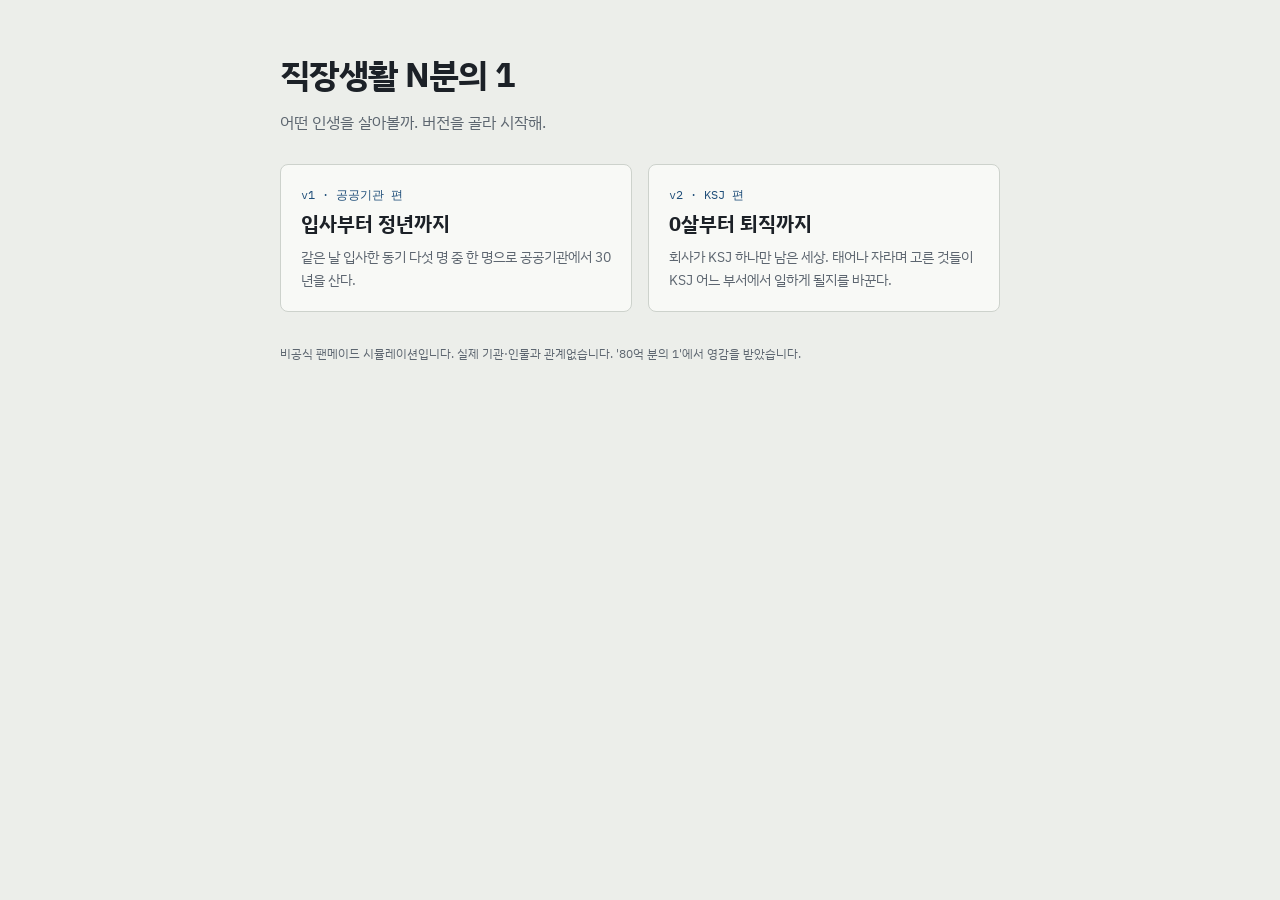
==== commit cae8c730: "feat(v2): KSJ 단일 회사 세계관과 부서·재능 루트·연결 이벤트 추가 - 회사는 KSJ 하나뿐인 세계관, 7본부 21부서, 취업은 부서 지원 - 이직은 사내 공모·본부 스" ====
--- a/index.html
+++ b/index.html
@@ -38,9 +38,9 @@
       <p>같은 날 입사한 동기 다섯 명 중 한 명으로 공공기관에서 30년을 산다.</p>
     </a>
     <a class="card" href="v2/index.html">
-      <div class="ver">v2 · 회사생활 성공기 (개발 중)</div>
-      <h2>0살부터 첫 직장까지</h2>
-      <p>태어난 집, 학교, 군대, 친구를 거쳐 관심 분야를 쌓고 첫 직장에 들어간다.</p>
+      <div class="ver">v2 · KSJ 편</div>
+      <h2>0살부터 퇴직까지</h2>
+      <p>회사가 KSJ 하나만 남은 세상. 태어나 자라며 고른 것들이 KSJ 어느 부서에서 일하게 될지를 바꾼다.</p>
     </a>
   </div>
   <footer>비공식 팬메이드 시뮬레이션입니다. 실제 기관·인물과 관계없습니다. '80억 분의 1'에서 영감을 받았습니다.</footer>
